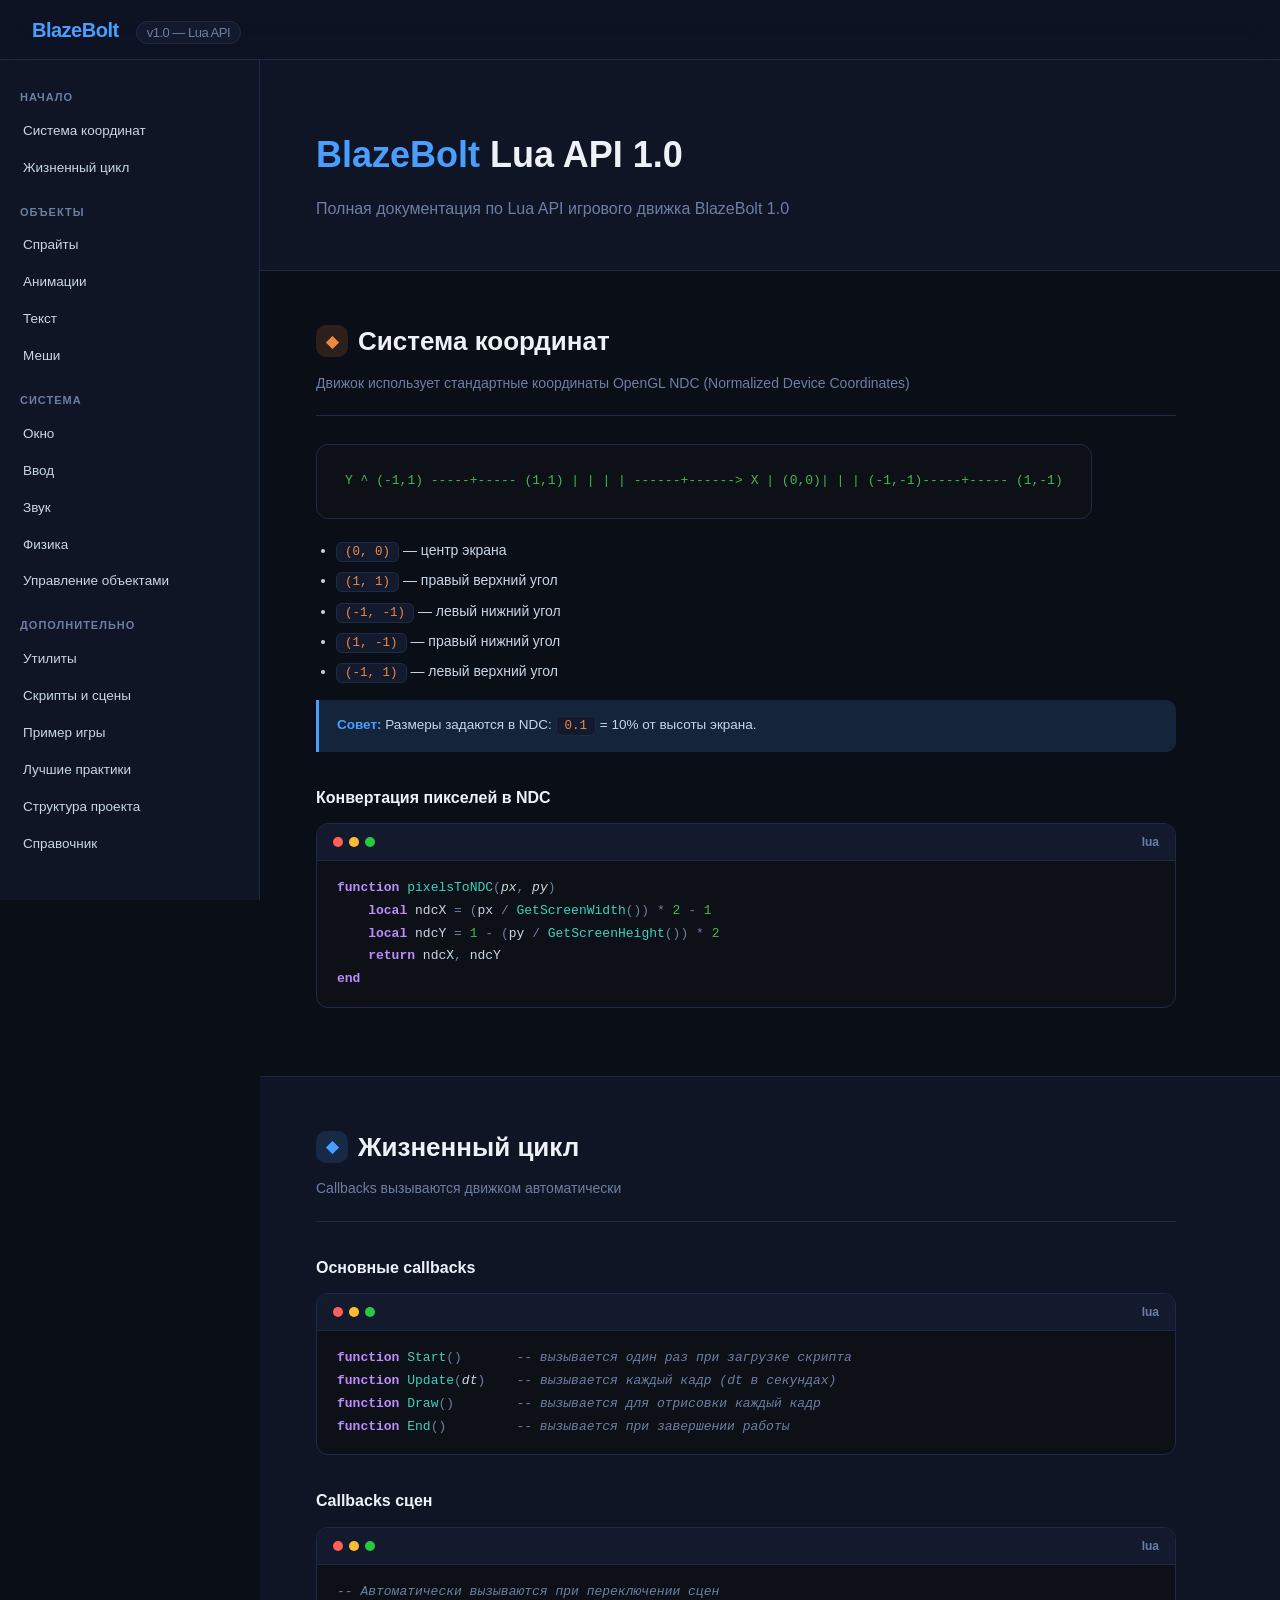
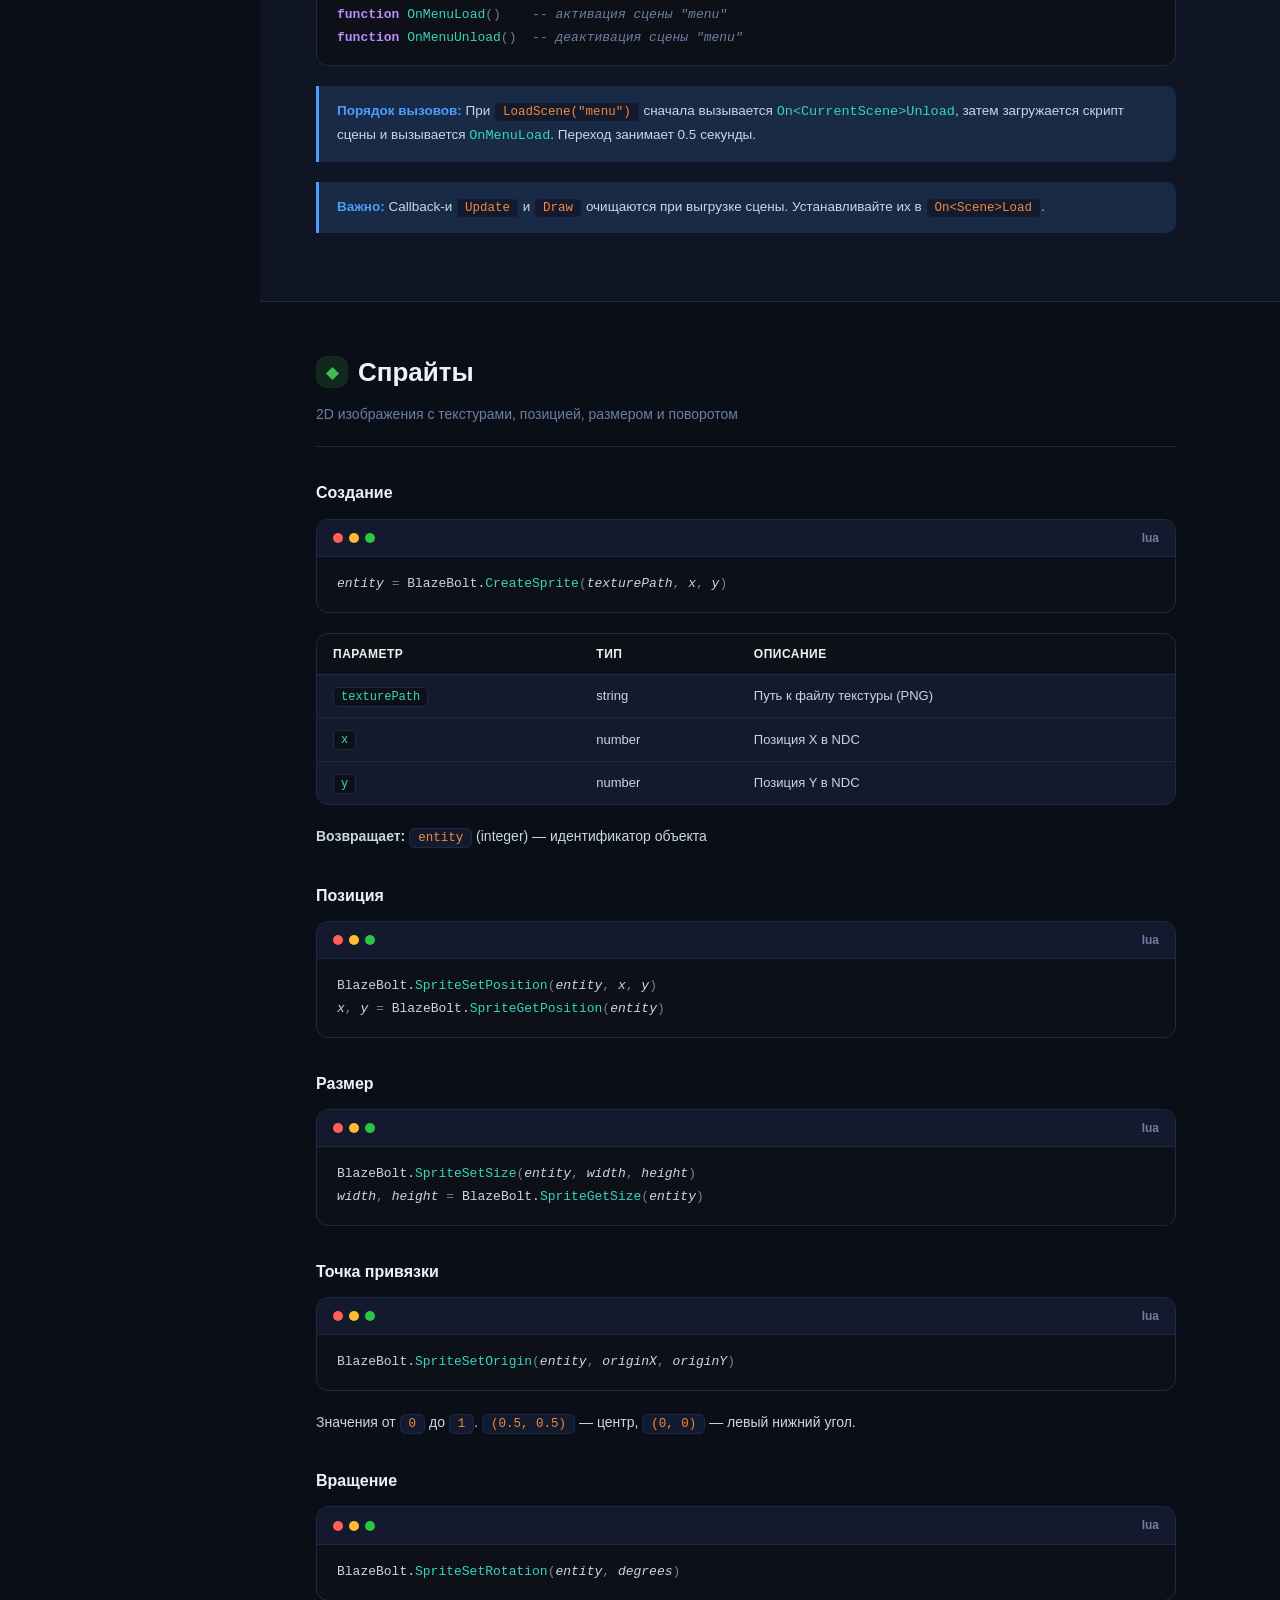
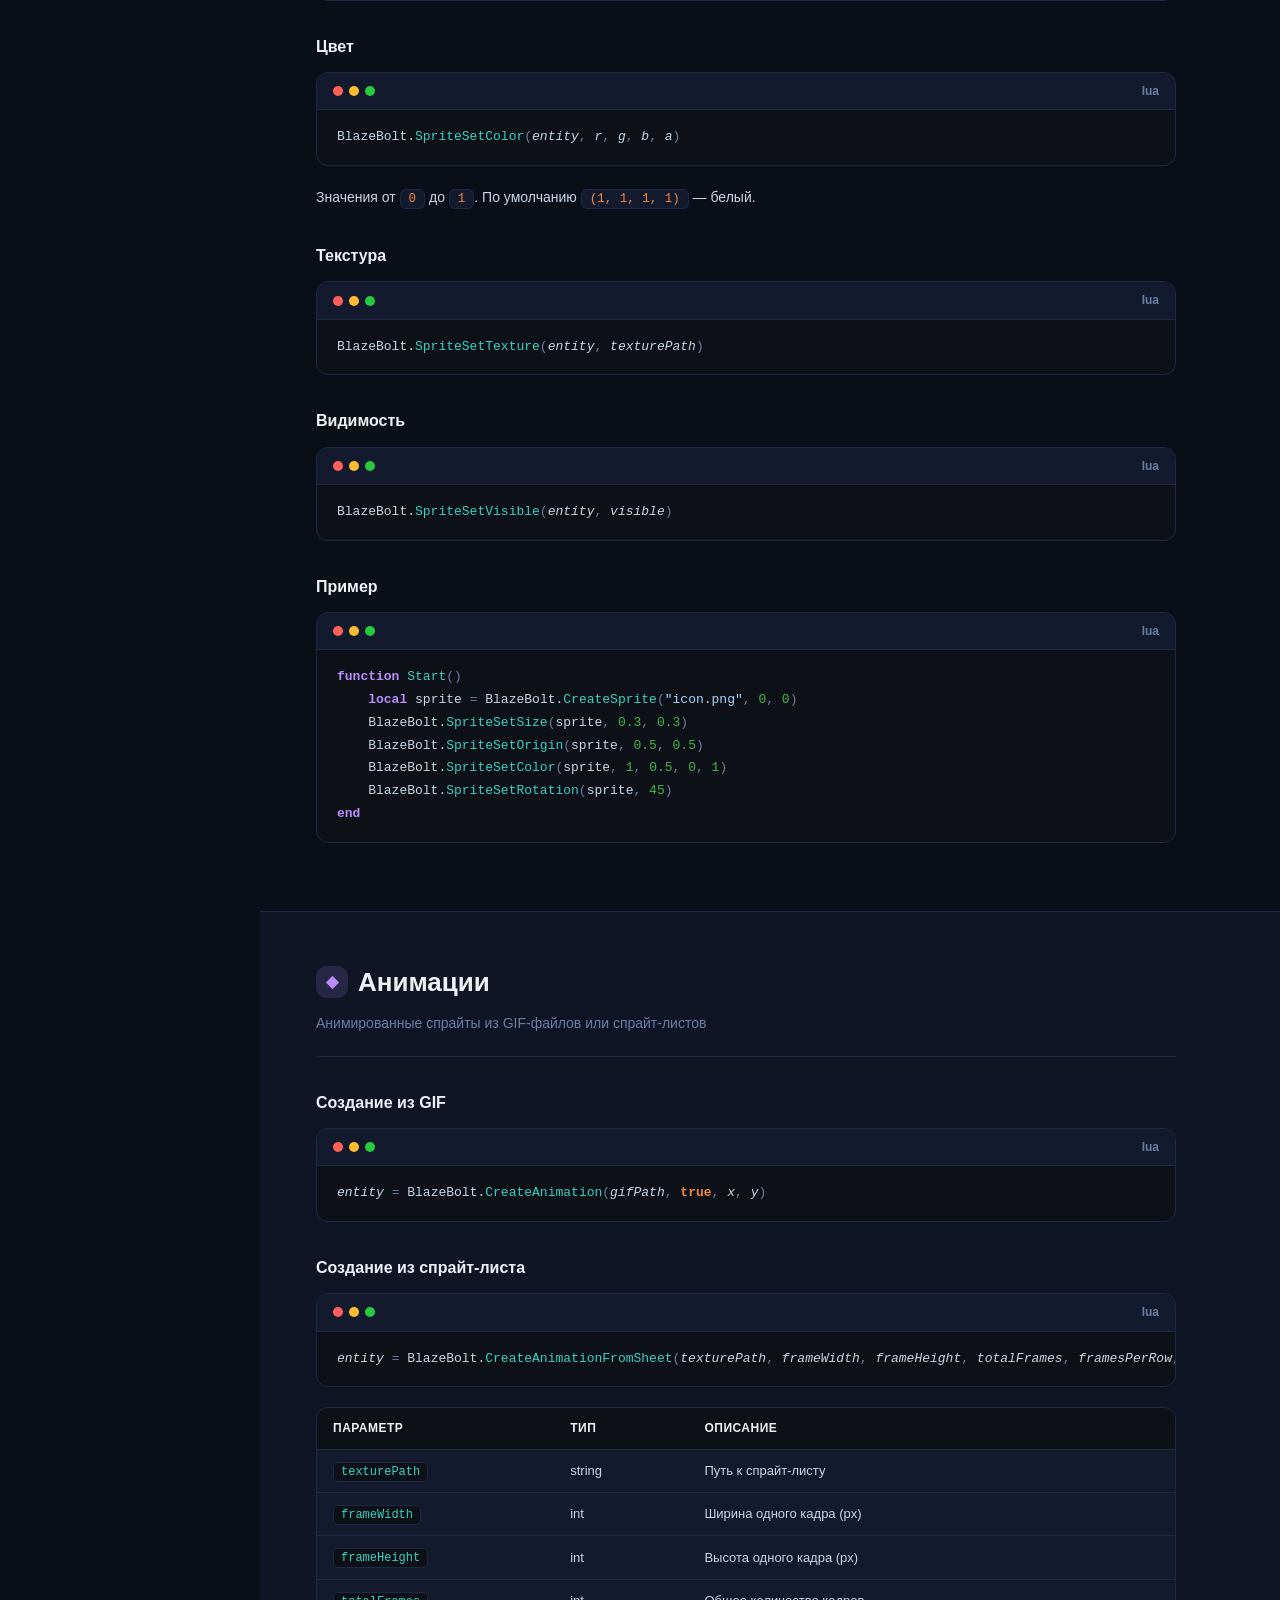
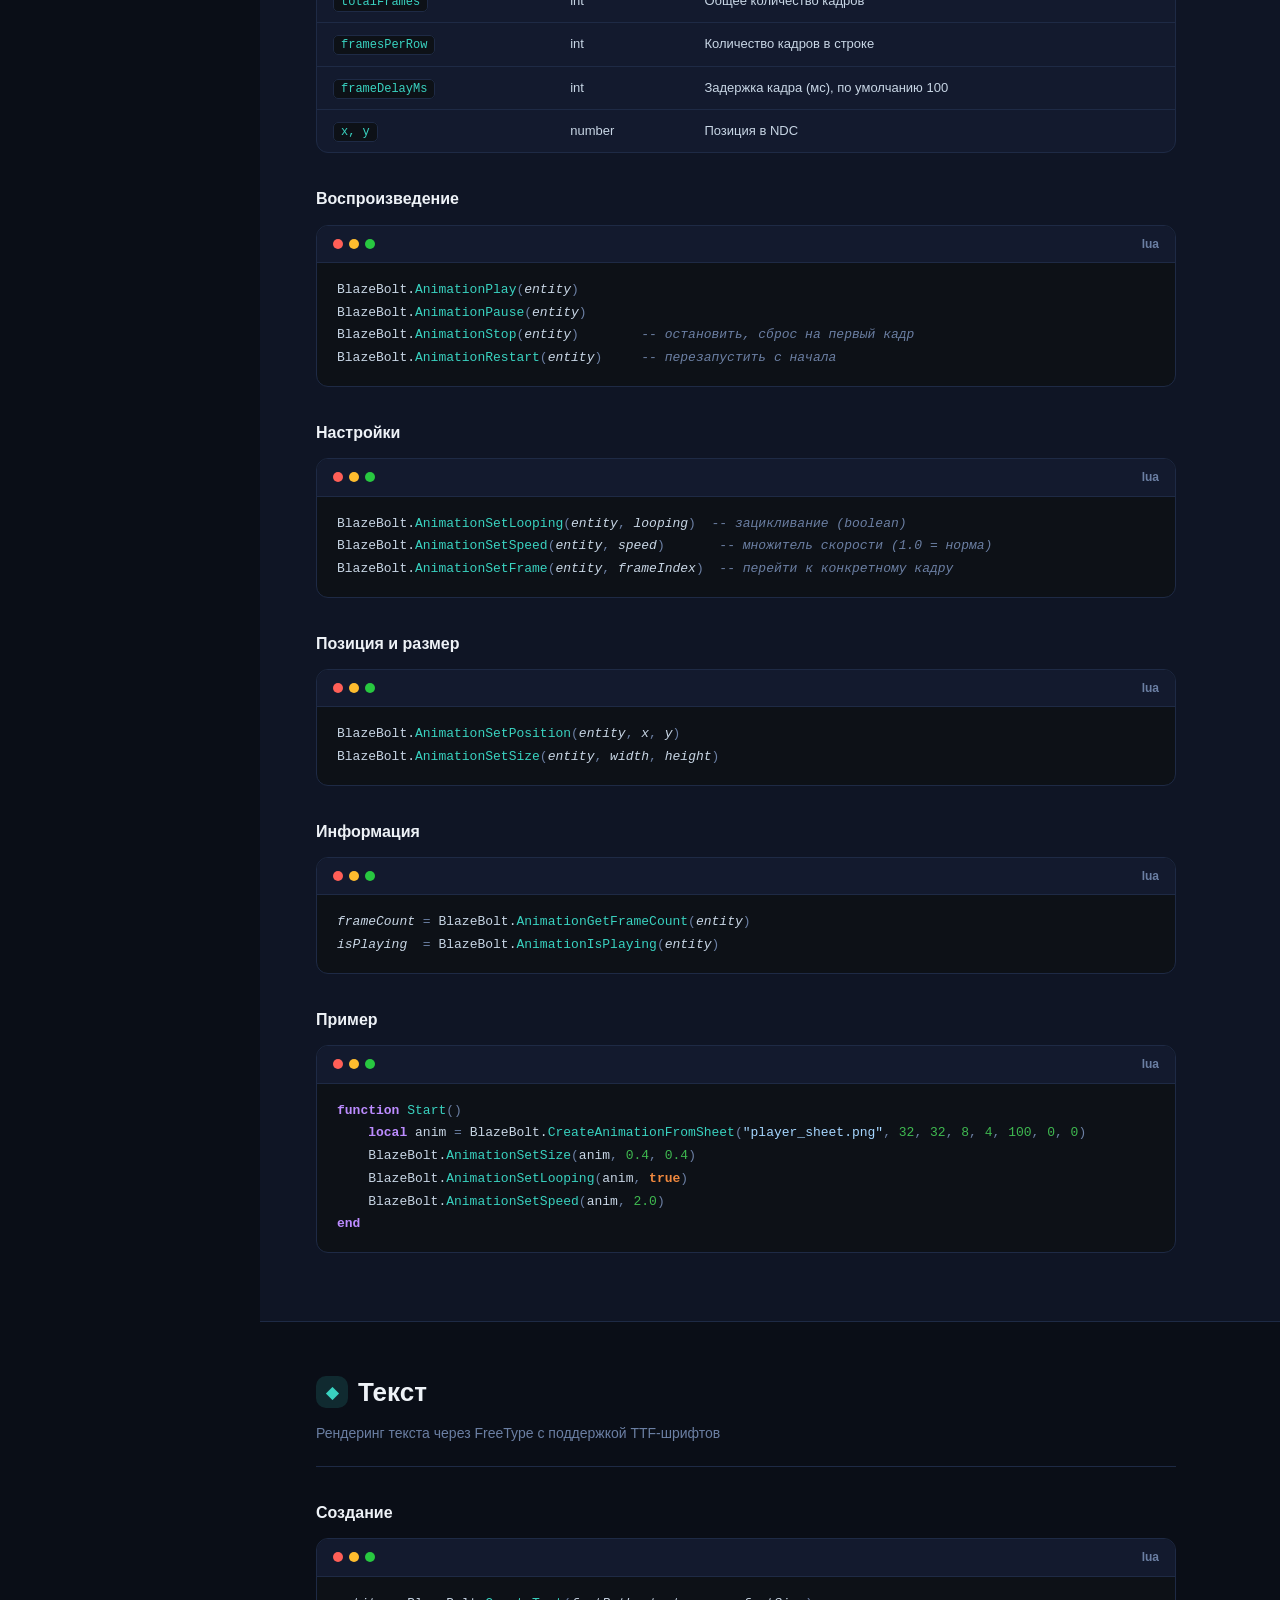
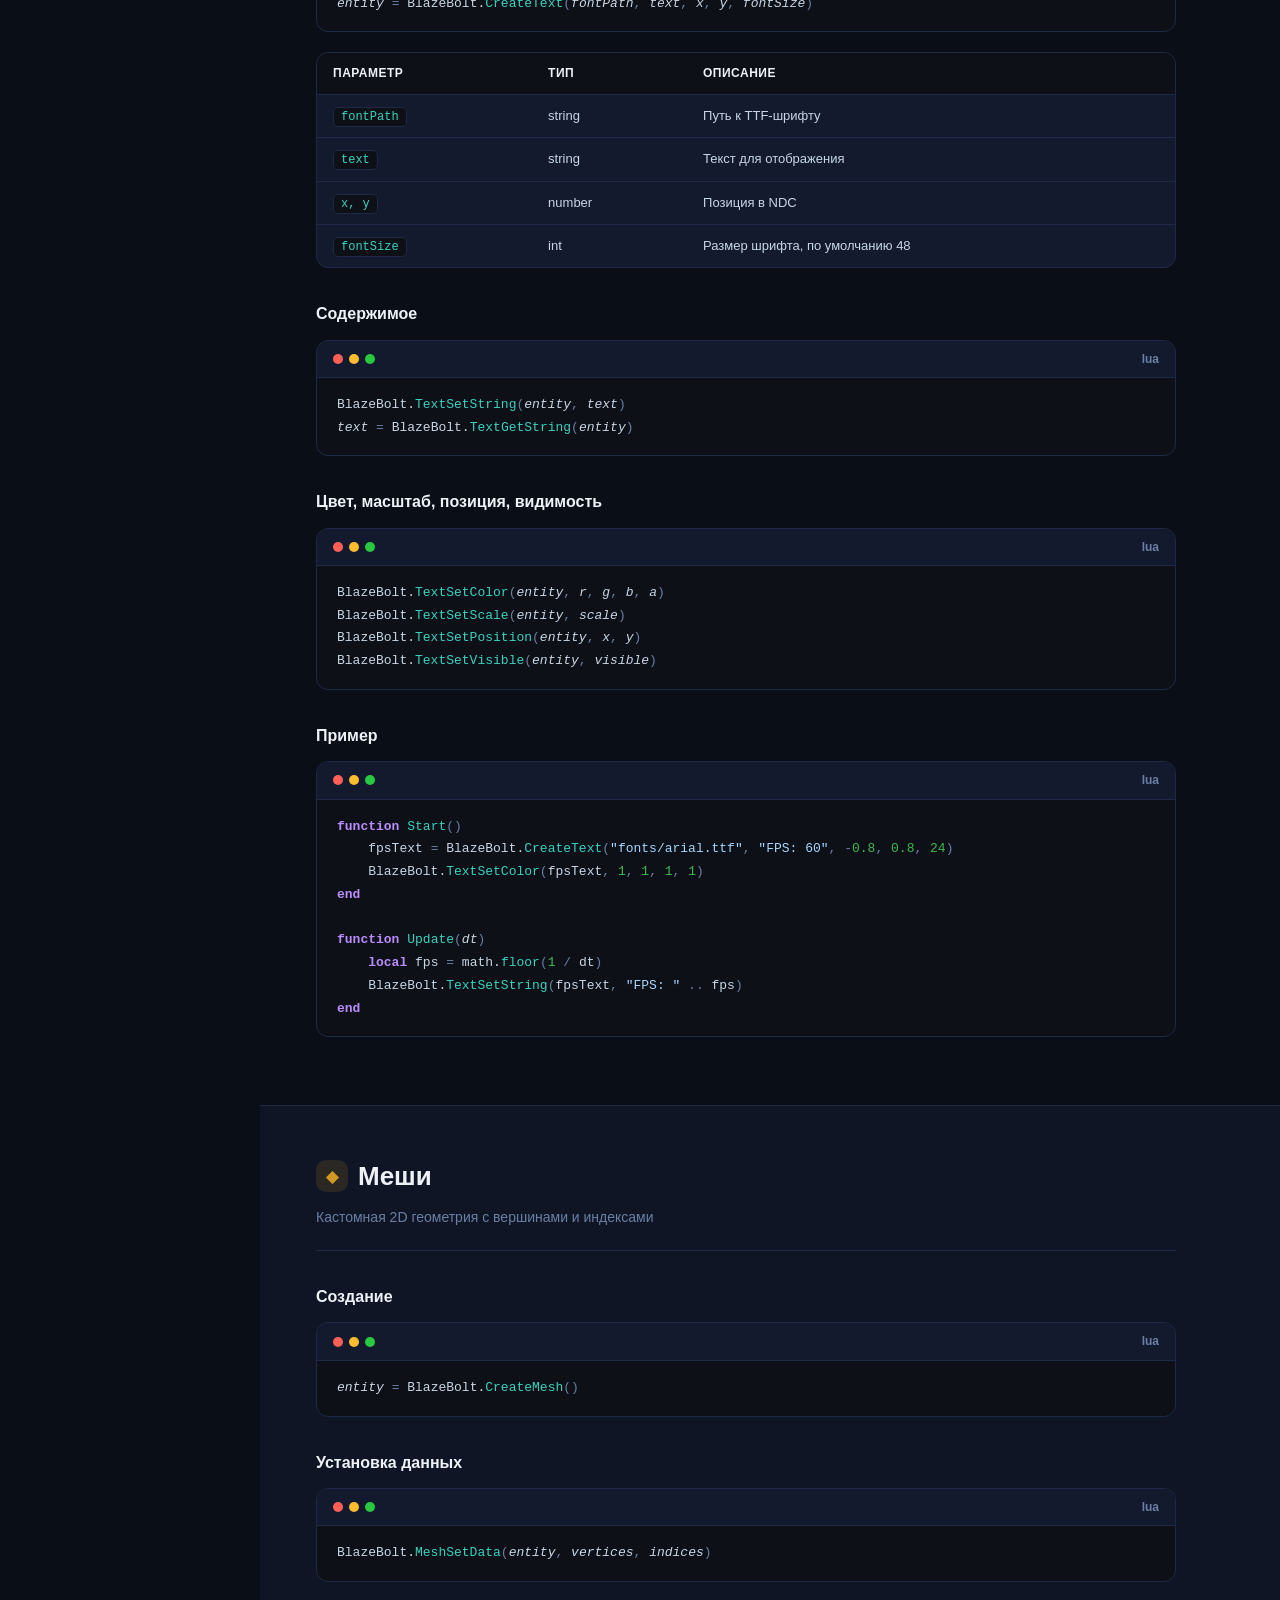
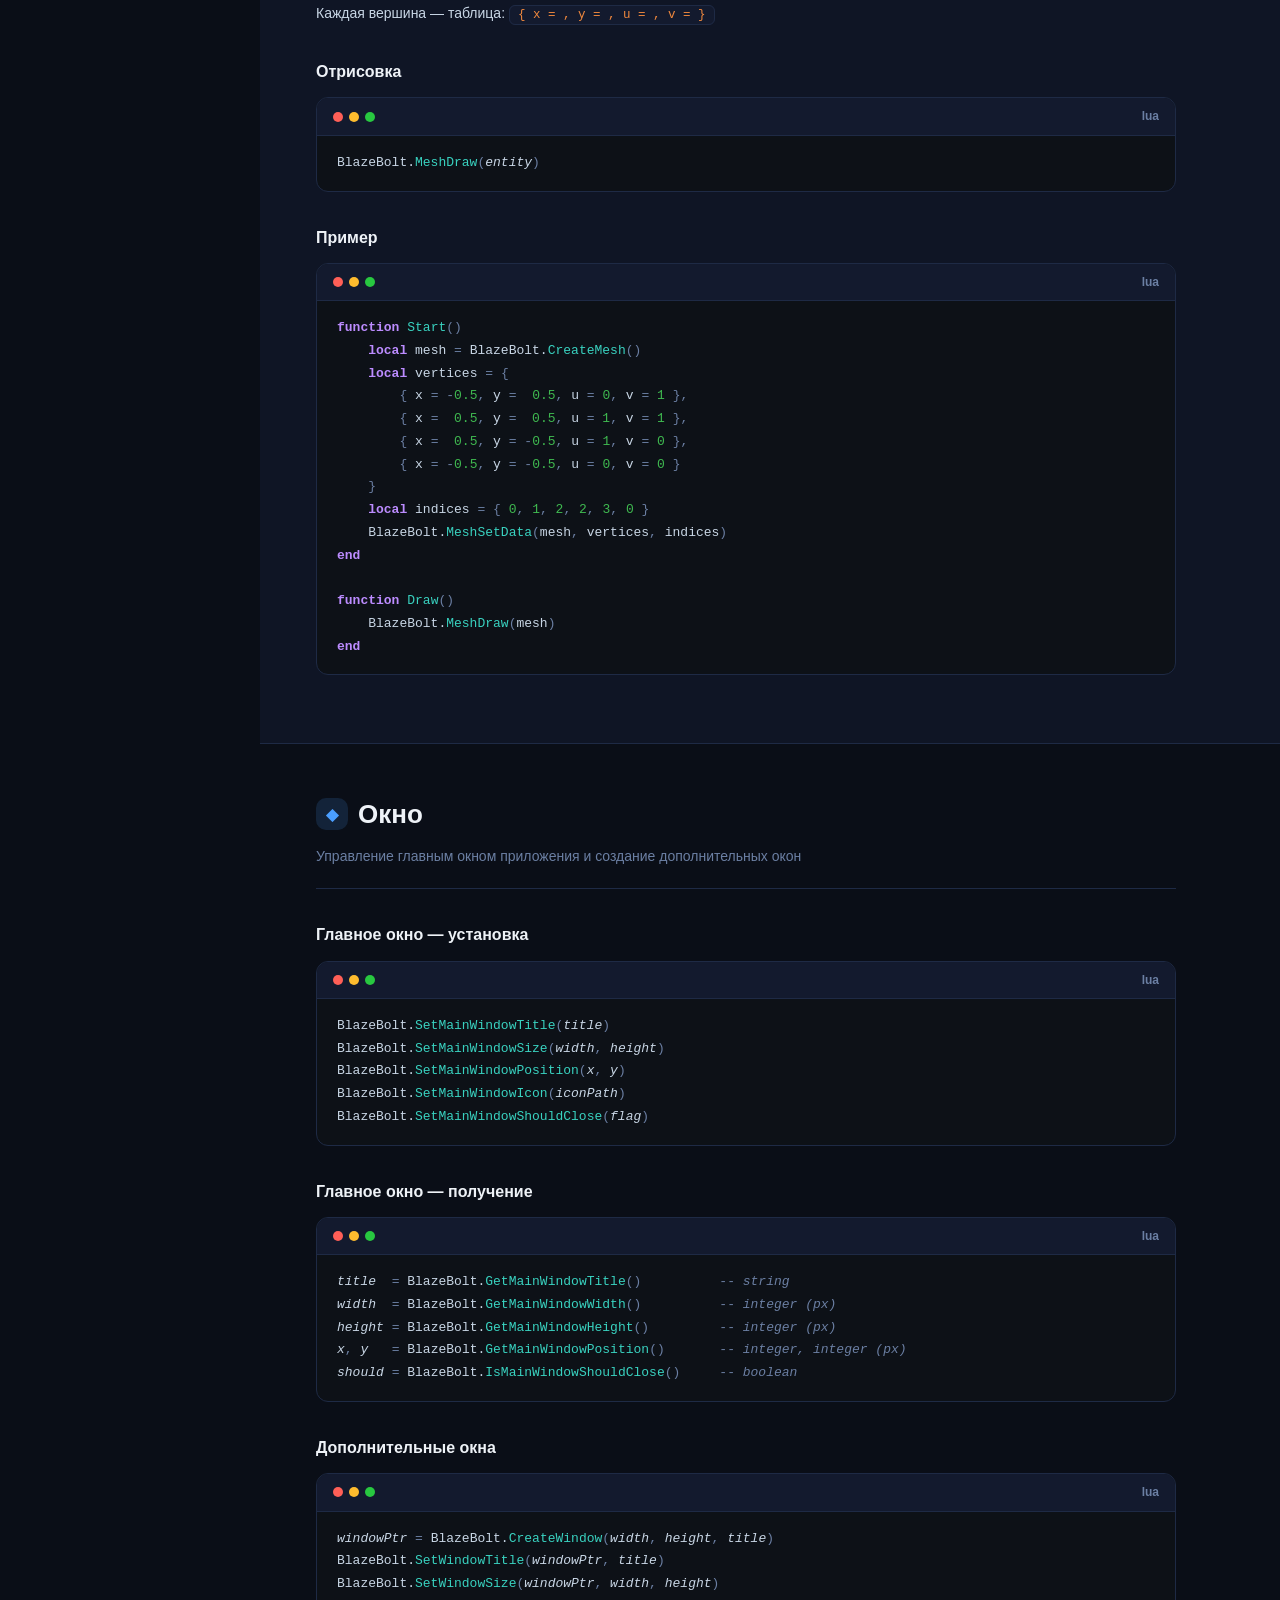
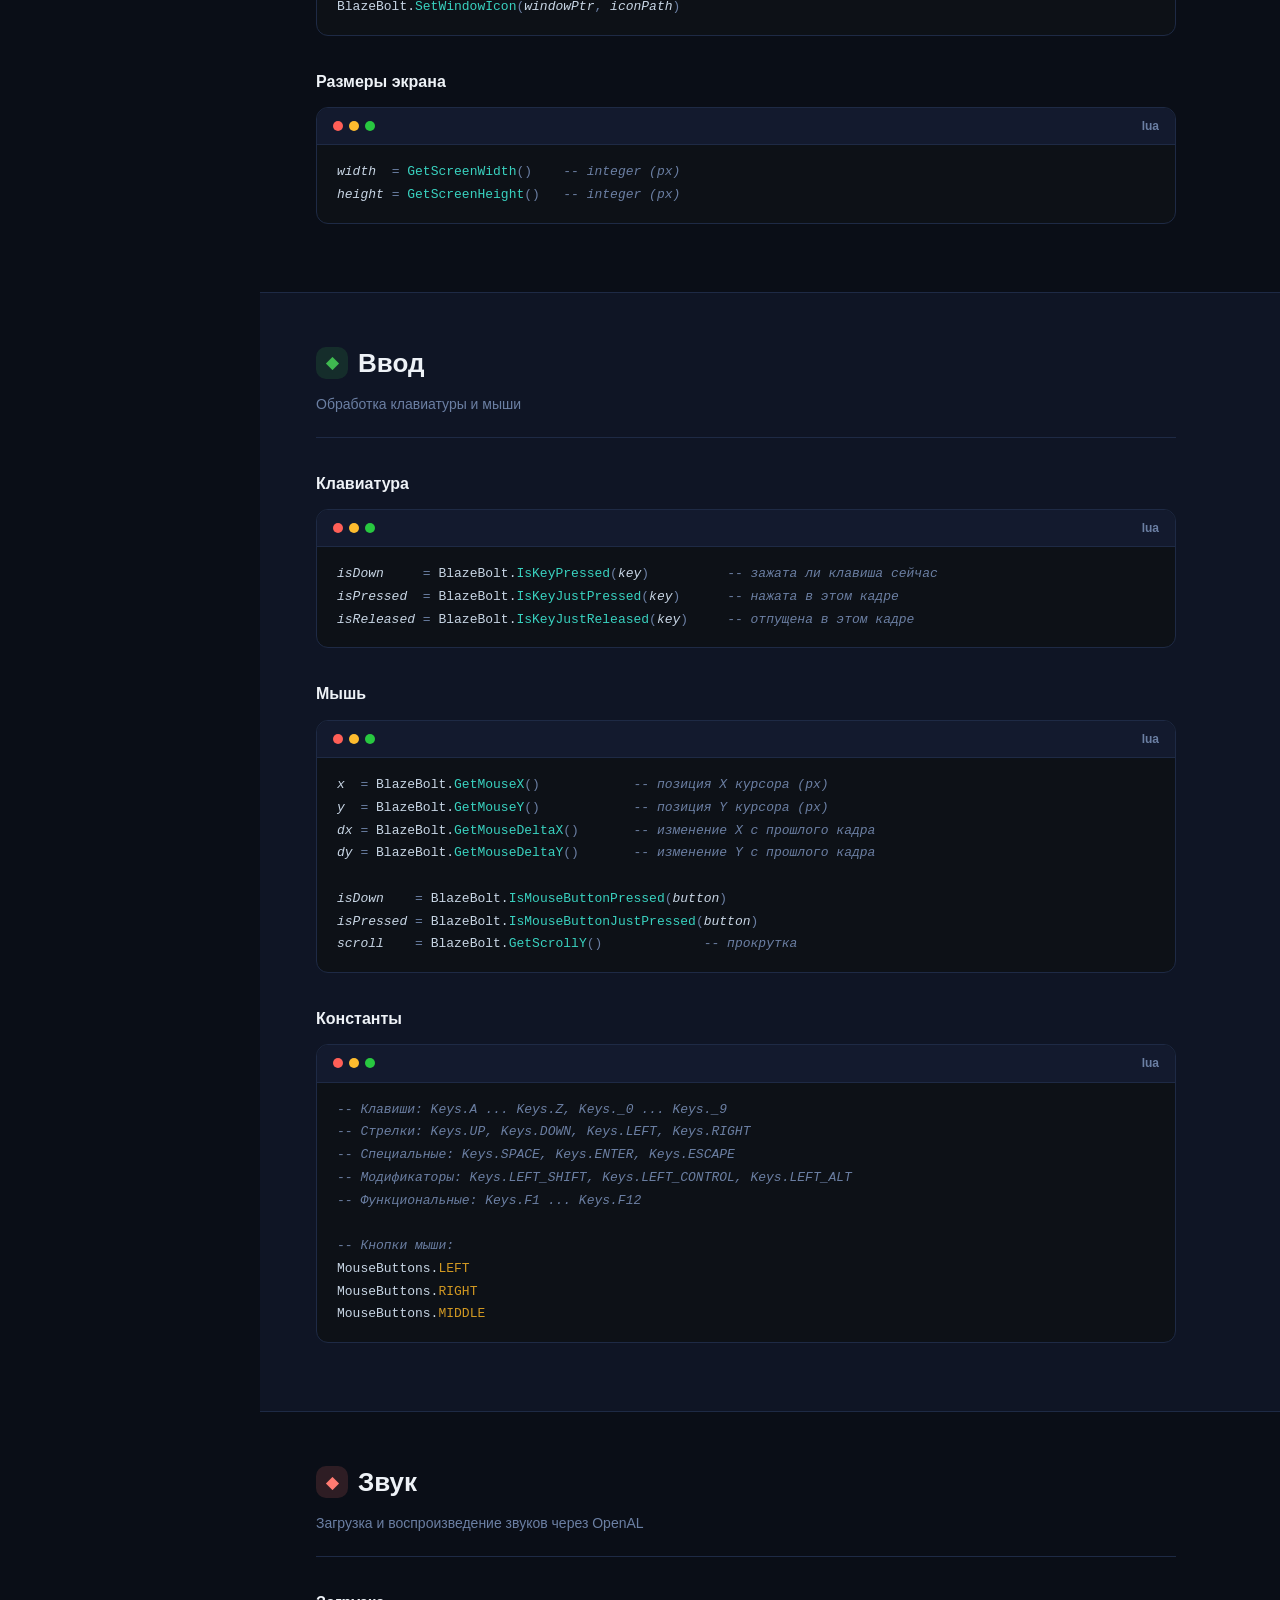
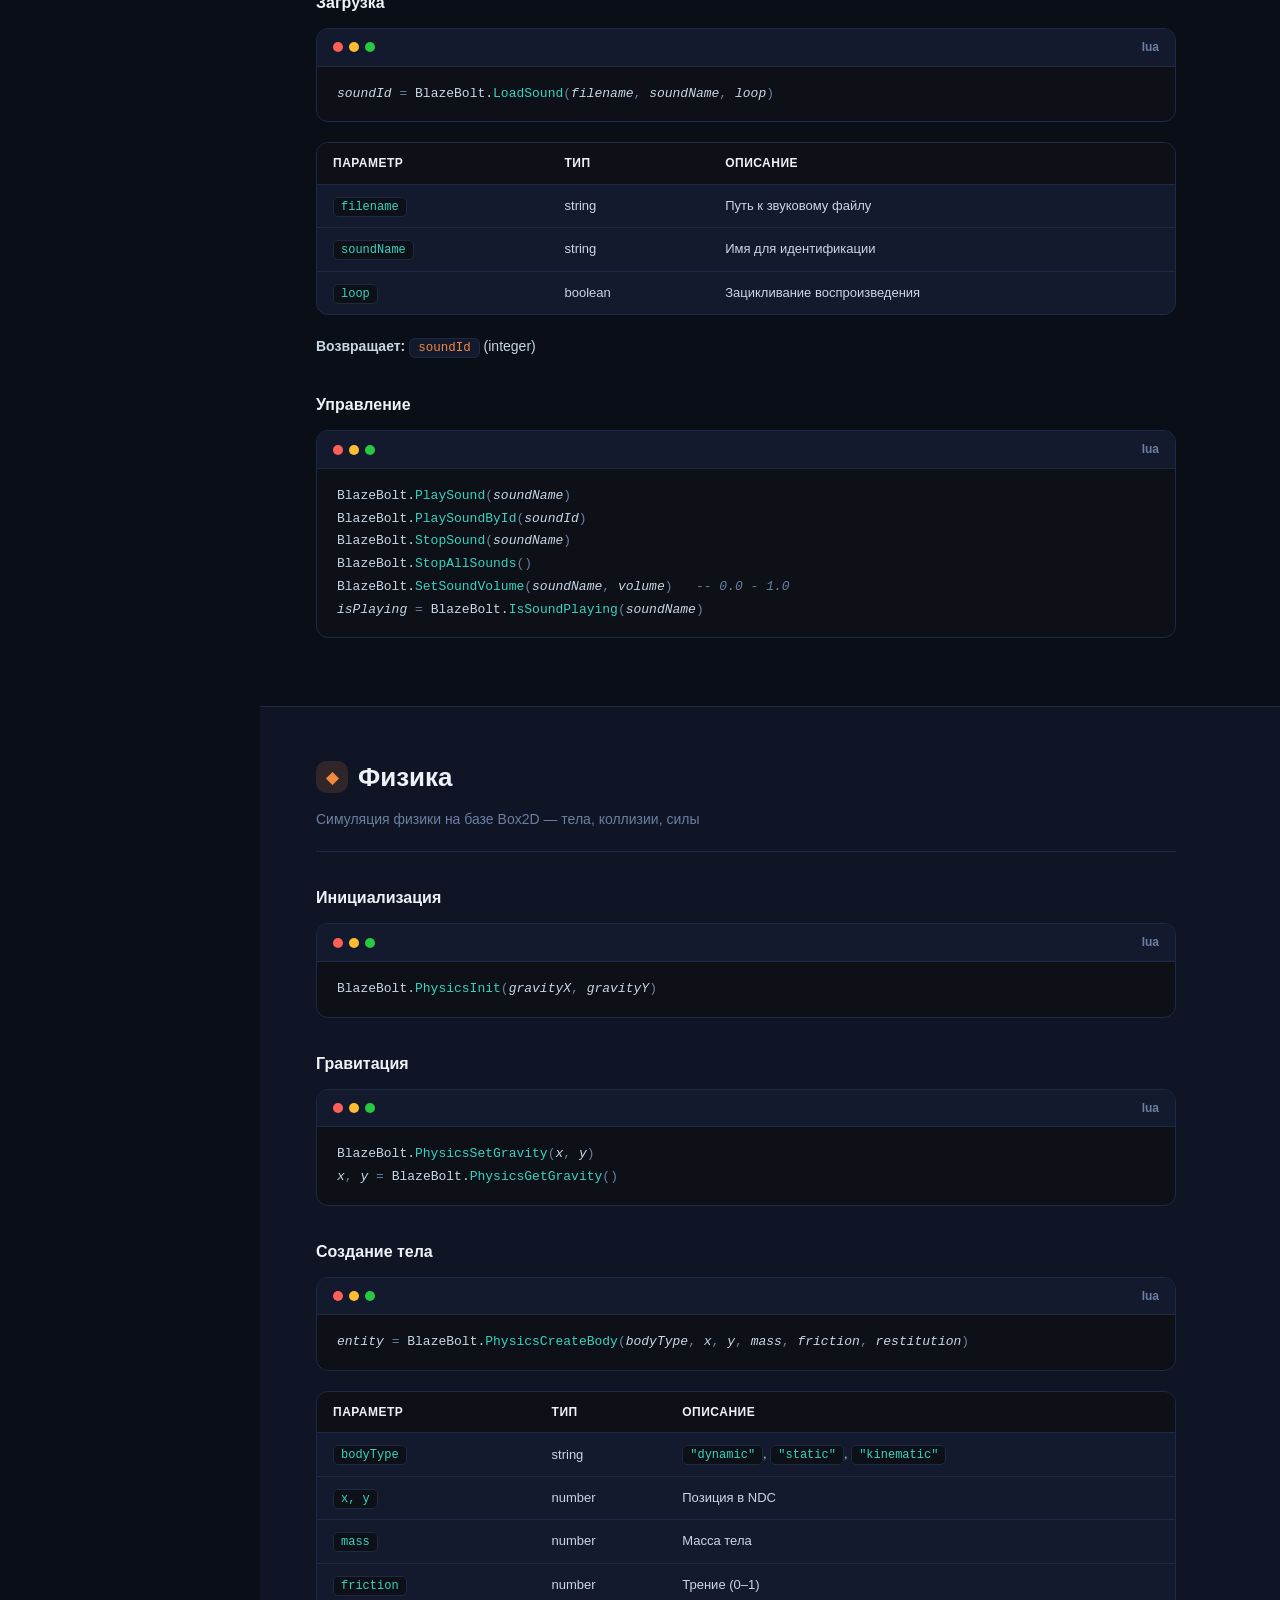
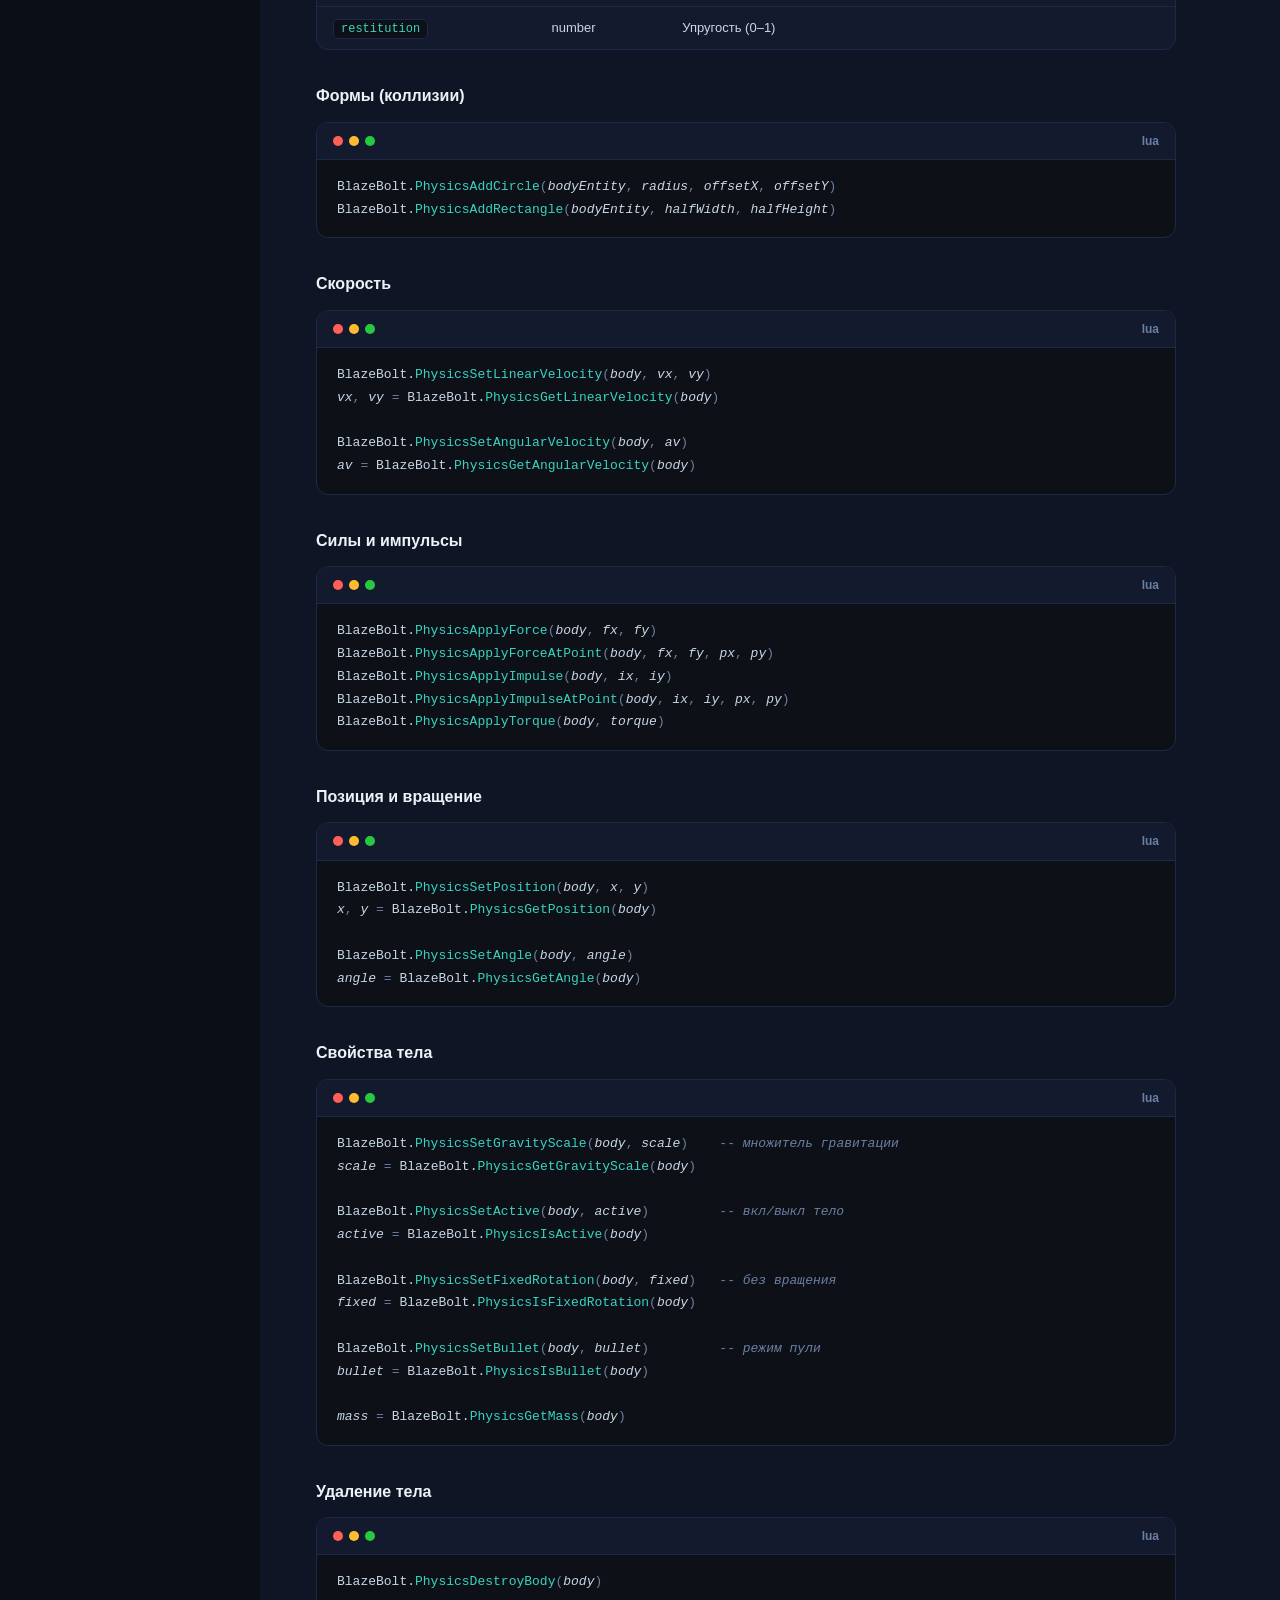
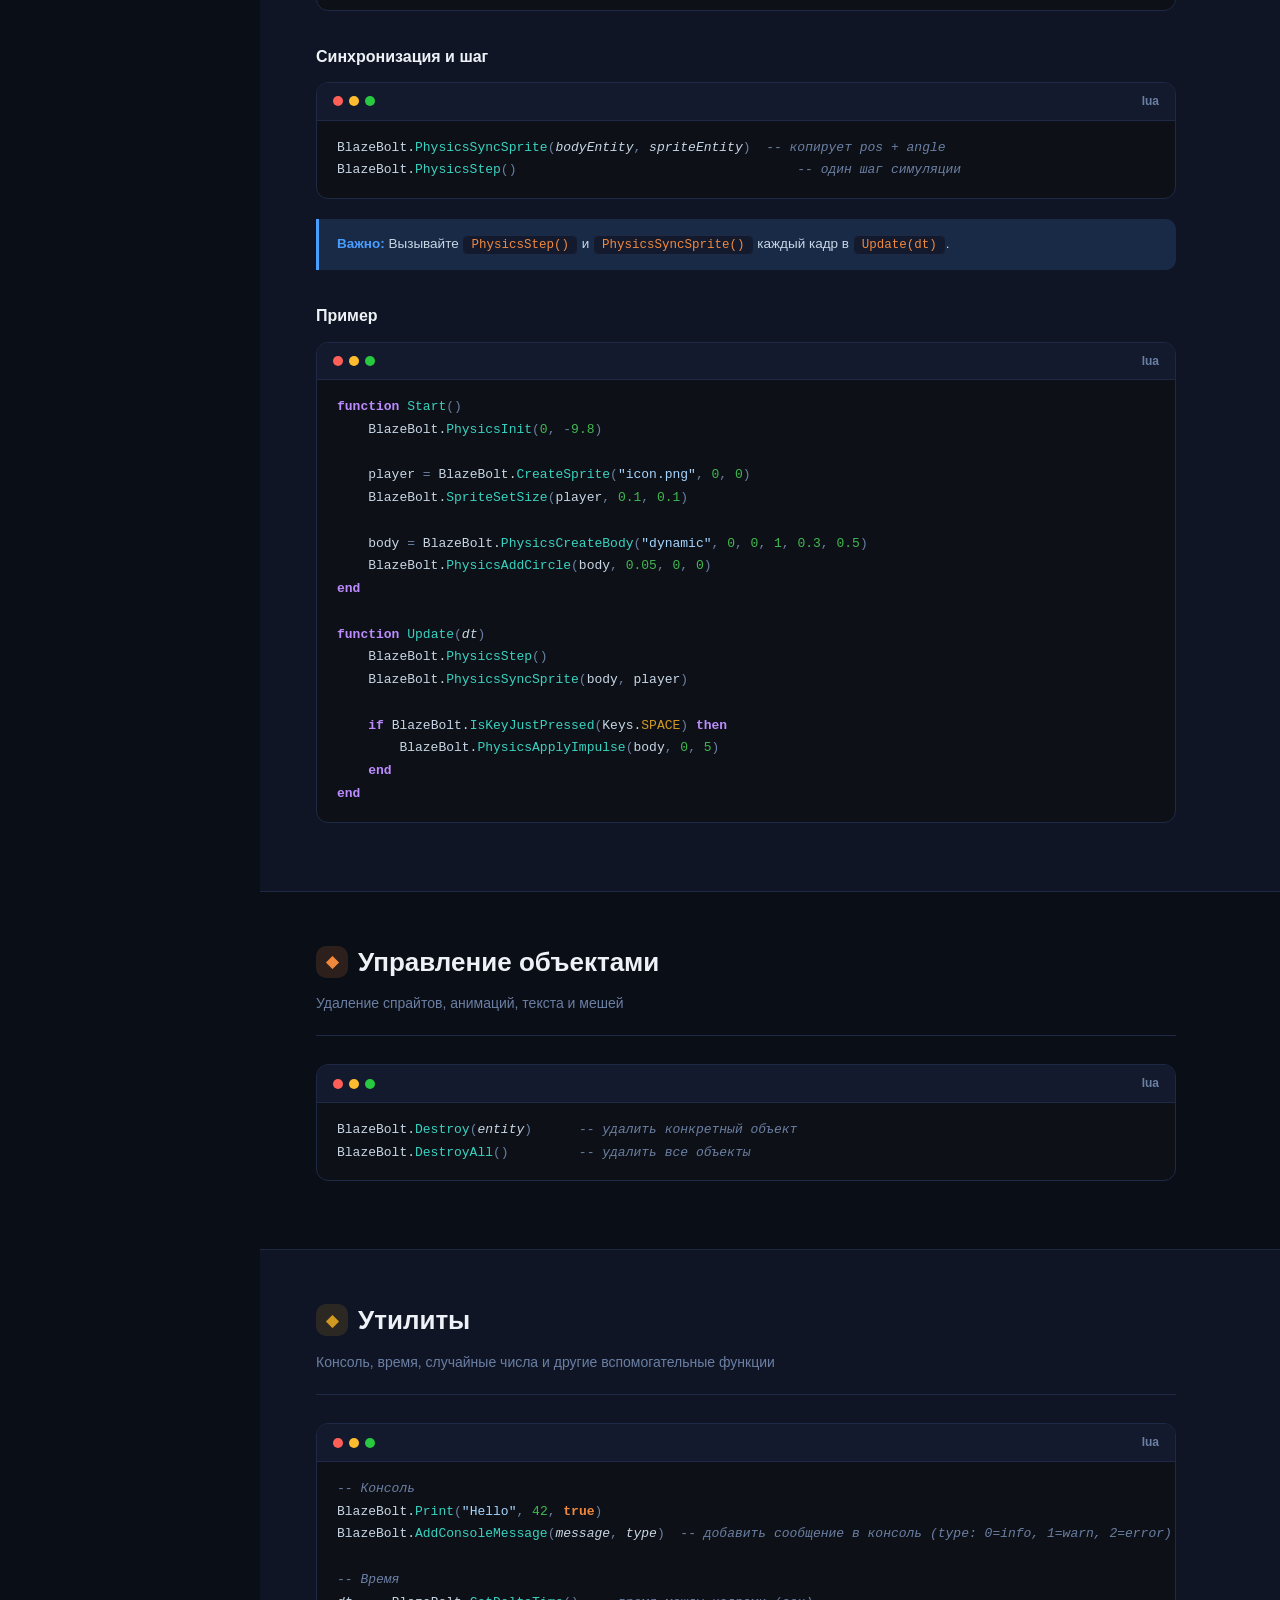
==== documentation.html @ 89042804 "first commit" ====
<!DOCTYPE html>
<html lang="ru">
<head>
    <meta charset="UTF-8">
    <meta name="viewport" content="width=device-width, initial-scale=1.0">
    <title>BlazeBolt Lua API 1.0</title>
    <style>
        * { margin: 0; padding: 0; box-sizing: border-box; }

        :root {
            --bg: #0a0e17;
            --bg-section: #0f1525;
            --bg-card: #131a2e;
            --bg-code: #0d1117;
            --border: #1e2a45;
            --border-light: #253254;
            --text: #c8d6e5;
            --text-bright: #eef2f7;
            --text-dim: #6b7fa3;
            --accent: #4a9eff;
            --accent-glow: rgba(74, 158, 255, 0.15);
            --orange: #f0883e;
            --green: #3fb950;
            --purple: #bc8cff;
            --red: #ff7b72;
            --yellow: #d29922;
            --cyan: #39d2c0;
        }

        body {
            font-family: -apple-system, BlinkMacSystemFont, 'Segoe UI', Helvetica, Arial, sans-serif;
            background: var(--bg);
            color: var(--text);
            line-height: 1.7;
        }

        /* ===== HEADER ===== */
        .header {
            position: fixed;
            top: 0; left: 0; right: 0;
            height: 60px;
            background: rgba(15, 21, 37, 0.85);
            backdrop-filter: blur(16px);
            border-bottom: 1px solid var(--border);
            display: flex;
            align-items: center;
            padding: 0 32px;
            z-index: 200;
        }

        .header .logo {
            font-size: 20px;
            font-weight: 800;
            color: var(--accent);
            letter-spacing: -0.5px;
        }

        .header .logo span {
            color: var(--text-dim);
            font-weight: 400;
            font-size: 13px;
            margin-left: 12px;
            background: var(--bg-card);
            padding: 3px 10px;
            border-radius: 20px;
            border: 1px solid var(--border);
        }

        /* ===== SIDEBAR ===== */
        .sidebar {
            position: fixed;
            top: 60px;
            left: 0;
            bottom: 0;
            width: 260px;
            background: var(--bg-section);
            border-right: 1px solid var(--border);
            overflow-y: auto;
            padding: 20px 0;
            z-index: 150;
        }

        .sidebar .nav-group {
            margin-bottom: 8px;
        }

        .sidebar .nav-group-title {
            font-size: 11px;
            font-weight: 700;
            text-transform: uppercase;
            letter-spacing: 1px;
            color: var(--text-dim);
            padding: 8px 20px 6px;
        }

        .sidebar a {
            display: block;
            padding: 7px 20px;
            color: var(--text);
            text-decoration: none;
            font-size: 13.5px;
            border-left: 3px solid transparent;
            transition: all 0.2s;
            border-radius: 0;
        }

        .sidebar a:hover {
            color: var(--accent);
            background: var(--accent-glow);
            border-left-color: var(--accent);
        }

        .sidebar a.active {
            color: var(--accent);
            background: var(--accent-glow);
            border-left-color: var(--accent);
            font-weight: 600;
        }

        /* ===== MAIN CONTENT ===== */
        .main {
            margin-left: 260px;
            margin-top: 60px;
            padding: 0;
        }

        /* Section wrapper */
        .section {
            border-bottom: 1px solid var(--border);
            padding: 48px 56px;
            background: var(--bg-section);
        }

        .section:nth-child(even) {
            background: var(--bg);
        }

        .section:last-child {
            border-bottom: none;
        }

        .section-inner {
            max-width: 860px;
        }

        /* Section headings */
        .section h2 {
            font-size: 26px;
            font-weight: 700;
            color: var(--text-bright);
            margin-bottom: 8px;
            display: flex;
            align-items: center;
            gap: 10px;
        }

        .section h2 .icon {
            width: 32px;
            height: 32px;
            border-radius: 10px;
            display: flex;
            align-items: center;
            justify-content: center;
            font-size: 16px;
            flex-shrink: 0;
        }

        .icon-orange { background: rgba(240, 136, 62, 0.15); color: var(--orange); }
        .icon-blue   { background: rgba(74, 158, 255, 0.15); color: var(--accent); }
        .icon-green  { background: rgba(63, 185, 80, 0.15); color: var(--green); }
        .icon-purple { background: rgba(188, 140, 255, 0.15); color: var(--purple); }
        .icon-cyan   { background: rgba(57, 210, 192, 0.15); color: var(--cyan); }
        .icon-yellow { background: rgba(210, 153, 34, 0.15); color: var(--yellow); }
        .icon-red    { background: rgba(255, 123, 114, 0.15); color: var(--red); }

        .section .desc {
            color: var(--text-dim);
            font-size: 14px;
            margin-bottom: 28px;
            padding-bottom: 20px;
            border-bottom: 1px solid var(--border);
        }

        .section h3 {
            font-size: 16px;
            font-weight: 600;
            color: var(--text-bright);
            margin-top: 32px;
            margin-bottom: 12px;
        }

        .section p {
            color: var(--text);
            font-size: 14px;
            margin-bottom: 14px;
        }

        .section ul {
            padding-left: 20px;
            margin-bottom: 16px;
        }

        .section ul li {
            color: var(--text);
            font-size: 14px;
            margin-bottom: 6px;
        }

        /* ===== CODE BLOCKS ===== */
        .code-block {
            background: var(--bg-code);
            border: 1px solid var(--border);
            border-radius: 12px;
            margin-bottom: 20px;
            overflow: hidden;
        }

        .code-block-header {
            display: flex;
            align-items: center;
            justify-content: space-between;
            padding: 8px 16px;
            background: var(--bg-card);
            border-bottom: 1px solid var(--border);
            font-size: 12px;
            color: var(--text-dim);
            font-weight: 600;
        }

        .code-block-header .dots {
            display: flex;
            gap: 6px;
        }

        .code-block-header .dot {
            width: 10px;
            height: 10px;
            border-radius: 50%;
        }

        .dot-red { background: #ff5f57; }
        .dot-yellow { background: #febc2e; }
        .dot-green { background: #28c840; }

        .code-block pre {
            padding: 16px 20px;
            overflow-x: auto;
            font-size: 13px;
            line-height: 1.75;
            margin: 0;
        }

        .code-block code {
            font-family: 'Cascadia Code', 'Fira Code', 'JetBrains Mono', Consolas, monospace;
            background: none;
            padding: 0;
            border-radius: 0;
        }

        /* Inline code */
        code.inline {
            font-family: 'Cascadia Code', 'Fira Code', 'JetBrains Mono', Consolas, monospace;
            background: var(--bg-card);
            padding: 2px 8px;
            border-radius: 6px;
            font-size: 12.5px;
            color: var(--orange);
            border: 1px solid var(--border);
        }

        /* ===== TABLES ===== */
        .table-wrap {
            background: var(--bg-card);
            border: 1px solid var(--border);
            border-radius: 12px;
            overflow: hidden;
            margin-bottom: 20px;
        }

        .table-wrap table {
            width: 100%;
            border-collapse: collapse;
            font-size: 13px;
        }

        .table-wrap th {
            background: var(--bg-code);
            padding: 10px 16px;
            text-align: left;
            font-weight: 600;
            color: var(--text-bright);
            font-size: 12px;
            text-transform: uppercase;
            letter-spacing: 0.5px;
            border-bottom: 1px solid var(--border);
        }

        .table-wrap td {
            padding: 10px 16px;
            border-bottom: 1px solid var(--border);
            color: var(--text);
        }

        .table-wrap tr:last-child td {
            border-bottom: none;
        }

        .table-wrap tr:hover td {
            background: rgba(74, 158, 255, 0.04);
        }

        .table-wrap td code {
            font-family: 'Cascadia Code', 'Fira Code', 'JetBrains Mono', Consolas, monospace;
            background: var(--bg-code);
            padding: 2px 7px;
            border-radius: 5px;
            font-size: 12px;
            color: var(--cyan);
            border: 1px solid var(--border);
        }

        /* ===== COORD DIAGRAM ===== */
        .coord-box {
            background: var(--bg-code);
            border: 1px solid var(--border);
            border-radius: 12px;
            padding: 24px 28px;
            margin-bottom: 20px;
            font-family: 'Cascadia Code', 'Fira Code', monospace;
            font-size: 13px;
            line-height: 1.9;
            color: var(--green);
            display: inline-block;
        }

        /* ===== NOTE ===== */
        .note {
            background: var(--accent-glow);
            border-left: 3px solid var(--accent);
            padding: 14px 18px;
            border-radius: 0 10px 10px 0;
            margin-bottom: 20px;
            font-size: 13.5px;
            color: var(--text);
        }

        .note strong {
            color: var(--accent);
        }

        /* ===== HERO SECTION ===== */
        .hero {
            padding: 64px 56px 48px;
            background: var(--bg-section);
            border-bottom: 1px solid var(--border);
        }

        .hero-inner {
            max-width: 860px;
        }

        .hero h1 {
            font-size: 36px;
            font-weight: 800;
            color: var(--text-bright);
            margin-bottom: 10px;
        }

        .hero h1 .hl {
            color: var(--accent);
        }

        .hero p {
            color: var(--text-dim);
            font-size: 16px;
        }

        /* ===== REFERENCE GRID ===== */
        .ref-grid {
            display: grid;
            grid-template-columns: 1fr 1fr;
            gap: 16px;
            margin-bottom: 24px;
        }

        .ref-card {
            background: var(--bg-card);
            border: 1px solid var(--border);
            border-radius: 12px;
            padding: 20px;
            overflow: hidden;
        }

        .ref-card h4 {
            font-size: 14px;
            font-weight: 700;
            color: var(--text-bright);
            margin-bottom: 14px;
            padding-bottom: 10px;
            border-bottom: 1px solid var(--border);
        }

        .ref-card table {
            width: 100%;
            border-collapse: collapse;
            font-size: 12.5px;
        }

        .ref-card td {
            padding: 6px 8px;
            border-bottom: 1px solid var(--border);
            color: var(--text);
        }

        .ref-card tr:last-child td {
            border-bottom: none;
        }

        .ref-card td code {
            font-family: 'Cascadia Code', 'Fira Code', 'JetBrains Mono', Consolas, monospace;
            background: var(--bg-code);
            padding: 1px 6px;
            border-radius: 4px;
            font-size: 11.5px;
            color: var(--cyan);
            border: 1px solid var(--border);
        }

        .ref-card .fn-name {
            color: var(--orange);
            font-weight: 600;
        }

        /* ===== SCROLLBAR ===== */
        ::-webkit-scrollbar { width: 6px; height: 6px; }
        ::-webkit-scrollbar-track { background: transparent; }
        ::-webkit-scrollbar-thumb { background: var(--border); border-radius: 3px; }
        ::-webkit-scrollbar-thumb:hover { background: var(--border-light); }

        /* ===== RESPONSIVE ===== */
        @media (max-width: 1100px) {
            .ref-grid { grid-template-columns: 1fr; }
        }

        @media (max-width: 900px) {
            .sidebar { display: none; }
            .main { margin-left: 0; }
            .section { padding: 32px 24px; }
            .hero { padding: 40px 24px 32px; }
        }

        /* ===== LUA SYNTAX HIGHLIGHTING ===== */
        .lua-keyword   { color: var(--purple); font-weight: 600; }
        .lua-fn        { color: var(--cyan); }
        .lua-str       { color: #a5d6ff; }
        .lua-num       { color: var(--green); }
        .lua-comment   { color: var(--text-dim); font-style: italic; }
        .lua-bool      { color: var(--orange); font-weight: 600; }
        .lua-nil       { color: var(--red); font-weight: 600; }
        .lua-op        { color: var(--text-dim); }
        .lua-punct     { color: var(--text-dim); }
        .lua-builtin   { color: var(--yellow); }
        .lua-param     { color: var(--text); font-style: italic; }
        .lua-table     { color: var(--text-bright); }
    </style>
</head>
<body>

<div class="header">
    <div class="logo">
        BlazeBolt
        <span>v1.0 — Lua API</span>
    </div>
</div>

<div class="sidebar">
    <div class="nav-group">
        <div class="nav-group-title">Начало</div>
        <a href="#coordinates">Система координат</a>
        <a href="#lifecycle">Жизненный цикл</a>
    </div>
    <div class="nav-group">
        <div class="nav-group-title">Объекты</div>
        <a href="#sprites">Спрайты</a>
        <a href="#animations">Анимации</a>
        <a href="#text">Текст</a>
        <a href="#meshes">Меши</a>
    </div>
    <div class="nav-group">
        <div class="nav-group-title">Система</div>
        <a href="#window">Окно</a>
        <a href="#input">Ввод</a>
        <a href="#audio">Звук</a>
        <a href="#physics">Физика</a>
        <a href="#objects">Управление объектами</a>
    </div>
    <div class="nav-group">
        <div class="nav-group-title">Дополнительно</div>
        <a href="#utilities">Утилиты</a>
        <a href="#scripts">Скрипты и сцены</a>
        <a href="#example">Пример игры</a>
        <a href="#best-practices">Лучшие практики</a>
        <a href="#project-structure">Структура проекта</a>
        <a href="#reference">Справочник</a>
    </div>
</div>

<div class="main">

    <!-- HERO -->
    <div class="hero">
        <div class="hero-inner">
            <h1><span class="hl">BlazeBolt</span> Lua API 1.0</h1>
            <p>Полная документация по Lua API игрового движка BlazeBolt 1.0</p>
        </div>
    </div>

    <!-- COORDINATES -->
    <div class="section" id="coordinates">
        <div class="section-inner">
            <h2><span class="icon icon-orange">&#x25C6;</span>Система координат</h2>
            <p class="desc">Движок использует стандартные координаты OpenGL NDC (Normalized Device Coordinates)</p>

            <div class="coord-box">
      Y
      ^
 (-1,1) -----+----- (1,1)
      |      |
      |      |
------+------&gt; X
      | (0,0)|
      |      |
 (-1,-1)-----+----- (1,-1)</div>

            <ul>
                <li><code class="inline">(0, 0)</code> — центр экрана</li>
                <li><code class="inline">(1, 1)</code> — правый верхний угол</li>
                <li><code class="inline">(-1, -1)</code> — левый нижний угол</li>
                <li><code class="inline">(1, -1)</code> — правый нижний угол</li>
                <li><code class="inline">(-1, 1)</code> — левый верхний угол</li>
            </ul>

            <div class="note"><strong>Совет:</strong> Размеры задаются в NDC: <code class="inline">0.1</code> = 10% от высоты экрана.</div>

            <h3>Конвертация пикселей в NDC</h3>
            <div class="code-block">
                <div class="code-block-header">
                    <div class="dots"><span class="dot dot-red"></span><span class="dot dot-yellow"></span><span class="dot dot-green"></span></div>
                    <span>lua</span>
                </div>
                <pre><code><span class="lua-keyword">function</span> <span class="lua-fn">pixelsToNDC</span><span class="lua-punct">(</span><span class="lua-param">px</span><span class="lua-punct">,</span> <span class="lua-param">py</span><span class="lua-punct">)</span>
    <span class="lua-keyword">local</span> ndcX <span class="lua-op">=</span> <span class="lua-punct">(</span>px <span class="lua-op">/</span> <span class="lua-fn">GetScreenWidth</span><span class="lua-punct">())</span> <span class="lua-op">*</span> <span class="lua-num">2</span> <span class="lua-op">-</span> <span class="lua-num">1</span>
    <span class="lua-keyword">local</span> ndcY <span class="lua-op">=</span> <span class="lua-num">1</span> <span class="lua-op">-</span> <span class="lua-punct">(</span>py <span class="lua-op">/</span> <span class="lua-fn">GetScreenHeight</span><span class="lua-punct">())</span> <span class="lua-op">*</span> <span class="lua-num">2</span>
    <span class="lua-keyword">return</span> ndcX<span class="lua-punct">,</span> ndcY
<span class="lua-keyword">end</span></code></pre>
            </div>
        </div>
    </div>

    <!-- LIFECYCLE -->
    <div class="section" id="lifecycle">
        <div class="section-inner">
            <h2><span class="icon icon-blue">&#x25C6;</span>Жизненный цикл</h2>
            <p class="desc">Callbacks вызываются движком автоматически</p>

            <h3>Основные callbacks</h3>
            <div class="code-block">
                <div class="code-block-header">
                    <div class="dots"><span class="dot dot-red"></span><span class="dot dot-yellow"></span><span class="dot dot-green"></span></div>
                    <span>lua</span>
                </div>
                <pre><code><span class="lua-keyword">function</span> <span class="lua-fn">Start</span><span class="lua-punct">()</span>       <span class="lua-comment">-- вызывается один раз при загрузке скрипта</span>
<span class="lua-keyword">function</span> <span class="lua-fn">Update</span><span class="lua-punct">(</span><span class="lua-param">dt</span><span class="lua-punct">)</span>    <span class="lua-comment">-- вызывается каждый кадр (dt в секундах)</span>
<span class="lua-keyword">function</span> <span class="lua-fn">Draw</span><span class="lua-punct">()</span>        <span class="lua-comment">-- вызывается для отрисовки каждый кадр</span>
<span class="lua-keyword">function</span> <span class="lua-fn">End</span><span class="lua-punct">()</span>         <span class="lua-comment">-- вызывается при завершении работы</span></code></pre>
            </div>

            <h3>Callbacks сцен</h3>
            <div class="code-block">
                <div class="code-block-header"><div class="dots"><span class="dot dot-red"></span><span class="dot dot-yellow"></span><span class="dot dot-green"></span></div><span>lua</span></div>
                <pre><code><span class="lua-comment">-- Автоматически вызываются при переключении сцен</span>
<span class="lua-keyword">function</span> <span class="lua-fn">OnMenuLoad</span><span class="lua-punct">()</span>    <span class="lua-comment">-- активация сцены "menu"</span>
<span class="lua-keyword">function</span> <span class="lua-fn">OnMenuUnload</span><span class="lua-punct">()</span>  <span class="lua-comment">-- деактивация сцены "menu"</span></code></pre>
            </div>

            <div class="note"><strong>Порядок вызовов:</strong> При <code class="inline">LoadScene("menu")</code> сначала вызывается <code class="lua-fn">On&lt;CurrentScene&gt;Unload</code>, затем загружается скрипт сцены и вызывается <code class="lua-fn">OnMenuLoad</code>. Переход занимает 0.5 секунды.</div>

            <div class="note"><strong>Важно:</strong> Callback-и <code class="inline">Update</code> и <code class="inline">Draw</code> очищаются при выгрузке сцены. Устанавливайте их в <code class="inline">On&lt;Scene&gt;Load</code>.</div>
        </div>
    </div>


    <!-- SPRITES -->
    <div class="section" id="sprites">
        <div class="section-inner">
            <h2><span class="icon icon-green">&#x25C6;</span>Спрайты</h2>
            <p class="desc">2D изображения с текстурами, позицией, размером и поворотом</p>

            <h3>Создание</h3>
            <div class="code-block">
                <div class="code-block-header">
                    <div class="dots"><span class="dot dot-red"></span><span class="dot dot-yellow"></span><span class="dot dot-green"></span></div>
                    <span>lua</span>
                </div>
                <pre><code><span class="lua-param">entity</span> <span class="lua-op">=</span> BlazeBolt.<span class="lua-fn">CreateSprite</span><span class="lua-punct">(</span><span class="lua-param">texturePath</span><span class="lua-punct">,</span> <span class="lua-param">x</span><span class="lua-punct">,</span> <span class="lua-param">y</span><span class="lua-punct">)</span></code></pre>
            </div>

            <div class="table-wrap">
                <table>
                    <tr><th>Параметр</th><th>Тип</th><th>Описание</th></tr>
                    <tr><td><code>texturePath</code></td><td>string</td><td>Путь к файлу текстуры (PNG)</td></tr>
                    <tr><td><code>x</code></td><td>number</td><td>Позиция X в NDC</td></tr>
                    <tr><td><code>y</code></td><td>number</td><td>Позиция Y в NDC</td></tr>
                </table>
            </div>
            <p><strong>Возвращает:</strong> <code class="inline">entity</code> (integer) — идентификатор объекта</p>

            <h3>Позиция</h3>
            <div class="code-block">
                <div class="code-block-header"><div class="dots"><span class="dot dot-red"></span><span class="dot dot-yellow"></span><span class="dot dot-green"></span></div><span>lua</span></div>
                <pre><code>BlazeBolt.<span class="lua-fn">SpriteSetPosition</span><span class="lua-punct">(</span><span class="lua-param">entity</span><span class="lua-punct">,</span> <span class="lua-param">x</span><span class="lua-punct">,</span> <span class="lua-param">y</span><span class="lua-punct">)</span>
<span class="lua-param">x</span><span class="lua-punct">,</span> <span class="lua-param">y</span> <span class="lua-op">=</span> BlazeBolt.<span class="lua-fn">SpriteGetPosition</span><span class="lua-punct">(</span><span class="lua-param">entity</span><span class="lua-punct">)</span></code></pre>
            </div>

            <h3>Размер</h3>
            <div class="code-block">
                <div class="code-block-header"><div class="dots"><span class="dot dot-red"></span><span class="dot dot-yellow"></span><span class="dot dot-green"></span></div><span>lua</span></div>
                <pre><code>BlazeBolt.<span class="lua-fn">SpriteSetSize</span><span class="lua-punct">(</span><span class="lua-param">entity</span><span class="lua-punct">,</span> <span class="lua-param">width</span><span class="lua-punct">,</span> <span class="lua-param">height</span><span class="lua-punct">)</span>
<span class="lua-param">width</span><span class="lua-punct">,</span> <span class="lua-param">height</span> <span class="lua-op">=</span> BlazeBolt.<span class="lua-fn">SpriteGetSize</span><span class="lua-punct">(</span><span class="lua-param">entity</span><span class="lua-punct">)</span></code></pre>
            </div>

            <h3>Точка привязки</h3>
            <div class="code-block">
                <div class="code-block-header"><div class="dots"><span class="dot dot-red"></span><span class="dot dot-yellow"></span><span class="dot dot-green"></span></div><span>lua</span></div>
                <pre><code>BlazeBolt.<span class="lua-fn">SpriteSetOrigin</span><span class="lua-punct">(</span><span class="lua-param">entity</span><span class="lua-punct">,</span> <span class="lua-param">originX</span><span class="lua-punct">,</span> <span class="lua-param">originY</span><span class="lua-punct">)</span></code></pre>
            </div>
            <p>Значения от <code class="inline">0</code> до <code class="inline">1</code>. <code class="inline">(0.5, 0.5)</code> — центр, <code class="inline">(0, 0)</code> — левый нижний угол.</p>

            <h3>Вращение</h3>
            <div class="code-block">
                <div class="code-block-header"><div class="dots"><span class="dot dot-red"></span><span class="dot dot-yellow"></span><span class="dot dot-green"></span></div><span>lua</span></div>
                <pre><code>BlazeBolt.<span class="lua-fn">SpriteSetRotation</span><span class="lua-punct">(</span><span class="lua-param">entity</span><span class="lua-punct">,</span> <span class="lua-param">degrees</span><span class="lua-punct">)</span></code></pre>
            </div>

            <h3>Цвет</h3>
            <div class="code-block">
                <div class="code-block-header"><div class="dots"><span class="dot dot-red"></span><span class="dot dot-yellow"></span><span class="dot dot-green"></span></div><span>lua</span></div>
                <pre><code>BlazeBolt.<span class="lua-fn">SpriteSetColor</span><span class="lua-punct">(</span><span class="lua-param">entity</span><span class="lua-punct">,</span> <span class="lua-param">r</span><span class="lua-punct">,</span> <span class="lua-param">g</span><span class="lua-punct">,</span> <span class="lua-param">b</span><span class="lua-punct">,</span> <span class="lua-param">a</span><span class="lua-punct">)</span></code></pre>
            </div>
            <p>Значения от <code class="inline">0</code> до <code class="inline">1</code>. По умолчанию <code class="inline">(1, 1, 1, 1)</code> — белый.</p>

            <h3>Текстура</h3>
            <div class="code-block">
                <div class="code-block-header"><div class="dots"><span class="dot dot-red"></span><span class="dot dot-yellow"></span><span class="dot dot-green"></span></div><span>lua</span></div>
                <pre><code>BlazeBolt.<span class="lua-fn">SpriteSetTexture</span><span class="lua-punct">(</span><span class="lua-param">entity</span><span class="lua-punct">,</span> <span class="lua-param">texturePath</span><span class="lua-punct">)</span></code></pre>
            </div>

            <h3>Видимость</h3>
            <div class="code-block">
                <div class="code-block-header"><div class="dots"><span class="dot dot-red"></span><span class="dot dot-yellow"></span><span class="dot dot-green"></span></div><span>lua</span></div>
                <pre><code>BlazeBolt.<span class="lua-fn">SpriteSetVisible</span><span class="lua-punct">(</span><span class="lua-param">entity</span><span class="lua-punct">,</span> <span class="lua-param">visible</span><span class="lua-punct">)</span></code></pre>
            </div>

            <h3>Пример</h3>
            <div class="code-block">
                <div class="code-block-header"><div class="dots"><span class="dot dot-red"></span><span class="dot dot-yellow"></span><span class="dot dot-green"></span></div><span>lua</span></div>
                <pre><code><span class="lua-keyword">function</span> <span class="lua-fn">Start</span><span class="lua-punct">()</span>
    <span class="lua-keyword">local</span> sprite <span class="lua-op">=</span> BlazeBolt.<span class="lua-fn">CreateSprite</span><span class="lua-punct">(</span><span class="lua-str">"icon.png"</span><span class="lua-punct">,</span> <span class="lua-num">0</span><span class="lua-punct">,</span> <span class="lua-num">0</span><span class="lua-punct">)</span>
    BlazeBolt.<span class="lua-fn">SpriteSetSize</span><span class="lua-punct">(</span>sprite<span class="lua-punct">,</span> <span class="lua-num">0.3</span><span class="lua-punct">,</span> <span class="lua-num">0.3</span><span class="lua-punct">)</span>
    BlazeBolt.<span class="lua-fn">SpriteSetOrigin</span><span class="lua-punct">(</span>sprite<span class="lua-punct">,</span> <span class="lua-num">0.5</span><span class="lua-punct">,</span> <span class="lua-num">0.5</span><span class="lua-punct">)</span>
    BlazeBolt.<span class="lua-fn">SpriteSetColor</span><span class="lua-punct">(</span>sprite<span class="lua-punct">,</span> <span class="lua-num">1</span><span class="lua-punct">,</span> <span class="lua-num">0.5</span><span class="lua-punct">,</span> <span class="lua-num">0</span><span class="lua-punct">,</span> <span class="lua-num">1</span><span class="lua-punct">)</span>
    BlazeBolt.<span class="lua-fn">SpriteSetRotation</span><span class="lua-punct">(</span>sprite<span class="lua-punct">,</span> <span class="lua-num">45</span><span class="lua-punct">)</span>
<span class="lua-keyword">end</span></code></pre>
            </div>
        </div>
    </div>

    <!-- ANIMATIONS -->
    <div class="section" id="animations">
        <div class="section-inner">
            <h2><span class="icon icon-purple">&#x25C6;</span>Анимации</h2>
            <p class="desc">Анимированные спрайты из GIF-файлов или спрайт-листов</p>

            <h3>Создание из GIF</h3>
            <div class="code-block">
                <div class="code-block-header"><div class="dots"><span class="dot dot-red"></span><span class="dot dot-yellow"></span><span class="dot dot-green"></span></div><span>lua</span></div>
                <pre><code><span class="lua-param">entity</span> <span class="lua-op">=</span> BlazeBolt.<span class="lua-fn">CreateAnimation</span><span class="lua-punct">(</span><span class="lua-param">gifPath</span><span class="lua-punct">,</span> <span class="lua-bool">true</span><span class="lua-punct">,</span> <span class="lua-param">x</span><span class="lua-punct">,</span> <span class="lua-param">y</span><span class="lua-punct">)</span></code></pre>
            </div>

            <h3>Создание из спрайт-листа</h3>
            <div class="code-block">
                <div class="code-block-header"><div class="dots"><span class="dot dot-red"></span><span class="dot dot-yellow"></span><span class="dot dot-green"></span></div><span>lua</span></div>
                <pre><code><span class="lua-param">entity</span> <span class="lua-op">=</span> BlazeBolt.<span class="lua-fn">CreateAnimationFromSheet</span><span class="lua-punct">(</span><span class="lua-param">texturePath</span><span class="lua-punct">,</span> <span class="lua-param">frameWidth</span><span class="lua-punct">,</span> <span class="lua-param">frameHeight</span><span class="lua-punct">,</span> <span class="lua-param">totalFrames</span><span class="lua-punct">,</span> <span class="lua-param">framesPerRow</span><span class="lua-punct">,</span> <span class="lua-param">frameDelayMs</span><span class="lua-punct">,</span> <span class="lua-param">x</span><span class="lua-punct">,</span> <span class="lua-param">y</span><span class="lua-punct">)</span></code></pre>
            </div>

            <div class="table-wrap">
                <table>
                    <tr><th>Параметр</th><th>Тип</th><th>Описание</th></tr>
                    <tr><td><code>texturePath</code></td><td>string</td><td>Путь к спрайт-листу</td></tr>
                    <tr><td><code>frameWidth</code></td><td>int</td><td>Ширина одного кадра (px)</td></tr>
                    <tr><td><code>frameHeight</code></td><td>int</td><td>Высота одного кадра (px)</td></tr>
                    <tr><td><code>totalFrames</code></td><td>int</td><td>Общее количество кадров</td></tr>
                    <tr><td><code>framesPerRow</code></td><td>int</td><td>Количество кадров в строке</td></tr>
                    <tr><td><code>frameDelayMs</code></td><td>int</td><td>Задержка кадра (мс), по умолчанию 100</td></tr>
                    <tr><td><code>x, y</code></td><td>number</td><td>Позиция в NDC</td></tr>
                </table>
            </div>

            <h3>Воспроизведение</h3>
            <div class="code-block">
                <div class="code-block-header"><div class="dots"><span class="dot dot-red"></span><span class="dot dot-yellow"></span><span class="dot dot-green"></span></div><span>lua</span></div>
                <pre><code>BlazeBolt.<span class="lua-fn">AnimationPlay</span><span class="lua-punct">(</span><span class="lua-param">entity</span><span class="lua-punct">)</span>
BlazeBolt.<span class="lua-fn">AnimationPause</span><span class="lua-punct">(</span><span class="lua-param">entity</span><span class="lua-punct">)</span>
BlazeBolt.<span class="lua-fn">AnimationStop</span><span class="lua-punct">(</span><span class="lua-param">entity</span><span class="lua-punct">)</span>        <span class="lua-comment">-- остановить, сброс на первый кадр</span>
BlazeBolt.<span class="lua-fn">AnimationRestart</span><span class="lua-punct">(</span><span class="lua-param">entity</span><span class="lua-punct">)</span>     <span class="lua-comment">-- перезапустить с начала</span></code></pre>
            </div>

            <h3>Настройки</h3>
            <div class="code-block">
                <div class="code-block-header"><div class="dots"><span class="dot dot-red"></span><span class="dot dot-yellow"></span><span class="dot dot-green"></span></div><span>lua</span></div>
                <pre><code>BlazeBolt.<span class="lua-fn">AnimationSetLooping</span><span class="lua-punct">(</span><span class="lua-param">entity</span><span class="lua-punct">,</span> <span class="lua-param">looping</span><span class="lua-punct">)</span>  <span class="lua-comment">-- зацикливание (boolean)</span>
BlazeBolt.<span class="lua-fn">AnimationSetSpeed</span><span class="lua-punct">(</span><span class="lua-param">entity</span><span class="lua-punct">,</span> <span class="lua-param">speed</span><span class="lua-punct">)</span>       <span class="lua-comment">-- множитель скорости (1.0 = норма)</span>
BlazeBolt.<span class="lua-fn">AnimationSetFrame</span><span class="lua-punct">(</span><span class="lua-param">entity</span><span class="lua-punct">,</span> <span class="lua-param">frameIndex</span><span class="lua-punct">)</span>  <span class="lua-comment">-- перейти к конкретному кадру</span></code></pre>
            </div>

            <h3>Позиция и размер</h3>
            <div class="code-block">
                <div class="code-block-header"><div class="dots"><span class="dot dot-red"></span><span class="dot dot-yellow"></span><span class="dot dot-green"></span></div><span>lua</span></div>
                <pre><code>BlazeBolt.<span class="lua-fn">AnimationSetPosition</span><span class="lua-punct">(</span><span class="lua-param">entity</span><span class="lua-punct">,</span> <span class="lua-param">x</span><span class="lua-punct">,</span> <span class="lua-param">y</span><span class="lua-punct">)</span>
BlazeBolt.<span class="lua-fn">AnimationSetSize</span><span class="lua-punct">(</span><span class="lua-param">entity</span><span class="lua-punct">,</span> <span class="lua-param">width</span><span class="lua-punct">,</span> <span class="lua-param">height</span><span class="lua-punct">)</span></code></pre>
            </div>

            <h3>Информация</h3>
            <div class="code-block">
                <div class="code-block-header"><div class="dots"><span class="dot dot-red"></span><span class="dot dot-yellow"></span><span class="dot dot-green"></span></div><span>lua</span></div>
                <pre><code><span class="lua-param">frameCount</span> <span class="lua-op">=</span> BlazeBolt.<span class="lua-fn">AnimationGetFrameCount</span><span class="lua-punct">(</span><span class="lua-param">entity</span><span class="lua-punct">)</span>
<span class="lua-param">isPlaying</span>  <span class="lua-op">=</span> BlazeBolt.<span class="lua-fn">AnimationIsPlaying</span><span class="lua-punct">(</span><span class="lua-param">entity</span><span class="lua-punct">)</span></code></pre>
            </div>

            <h3>Пример</h3>
            <div class="code-block">
                <div class="code-block-header"><div class="dots"><span class="dot dot-red"></span><span class="dot dot-yellow"></span><span class="dot dot-green"></span></div><span>lua</span></div>
                <pre><code><span class="lua-keyword">function</span> <span class="lua-fn">Start</span><span class="lua-punct">()</span>
    <span class="lua-keyword">local</span> anim <span class="lua-op">=</span> BlazeBolt.<span class="lua-fn">CreateAnimationFromSheet</span><span class="lua-punct">(</span><span class="lua-str">"player_sheet.png"</span><span class="lua-punct">,</span> <span class="lua-num">32</span><span class="lua-punct">,</span> <span class="lua-num">32</span><span class="lua-punct">,</span> <span class="lua-num">8</span><span class="lua-punct">,</span> <span class="lua-num">4</span><span class="lua-punct">,</span> <span class="lua-num">100</span><span class="lua-punct">,</span> <span class="lua-num">0</span><span class="lua-punct">,</span> <span class="lua-num">0</span><span class="lua-punct">)</span>
    BlazeBolt.<span class="lua-fn">AnimationSetSize</span><span class="lua-punct">(</span>anim<span class="lua-punct">,</span> <span class="lua-num">0.4</span><span class="lua-punct">,</span> <span class="lua-num">0.4</span><span class="lua-punct">)</span>
    BlazeBolt.<span class="lua-fn">AnimationSetLooping</span><span class="lua-punct">(</span>anim<span class="lua-punct">,</span> <span class="lua-bool">true</span><span class="lua-punct">)</span>
    BlazeBolt.<span class="lua-fn">AnimationSetSpeed</span><span class="lua-punct">(</span>anim<span class="lua-punct">,</span> <span class="lua-num">2.0</span><span class="lua-punct">)</span>
<span class="lua-keyword">end</span></code></pre>
            </div>
        </div>
    </div>

    <!-- TEXT -->
    <div class="section" id="text">
        <div class="section-inner">
            <h2><span class="icon icon-cyan">&#x25C6;</span>Текст</h2>
            <p class="desc">Рендеринг текста через FreeType с поддержкой TTF-шрифтов</p>

            <h3>Создание</h3>
            <div class="code-block">
                <div class="code-block-header"><div class="dots"><span class="dot dot-red"></span><span class="dot dot-yellow"></span><span class="dot dot-green"></span></div><span>lua</span></div>
                <pre><code><span class="lua-param">entity</span> <span class="lua-op">=</span> BlazeBolt.<span class="lua-fn">CreateText</span><span class="lua-punct">(</span><span class="lua-param">fontPath</span><span class="lua-punct">,</span> <span class="lua-param">text</span><span class="lua-punct">,</span> <span class="lua-param">x</span><span class="lua-punct">,</span> <span class="lua-param">y</span><span class="lua-punct">,</span> <span class="lua-param">fontSize</span><span class="lua-punct">)</span></code></pre>
            </div>

            <div class="table-wrap">
                <table>
                    <tr><th>Параметр</th><th>Тип</th><th>Описание</th></tr>
                    <tr><td><code>fontPath</code></td><td>string</td><td>Путь к TTF-шрифту</td></tr>
                    <tr><td><code>text</code></td><td>string</td><td>Текст для отображения</td></tr>
                    <tr><td><code>x, y</code></td><td>number</td><td>Позиция в NDC</td></tr>
                    <tr><td><code>fontSize</code></td><td>int</td><td>Размер шрифта, по умолчанию 48</td></tr>
                </table>
            </div>

            <h3>Содержимое</h3>
            <div class="code-block">
                <div class="code-block-header"><div class="dots"><span class="dot dot-red"></span><span class="dot dot-yellow"></span><span class="dot dot-green"></span></div><span>lua</span></div>
                <pre><code>BlazeBolt.<span class="lua-fn">TextSetString</span><span class="lua-punct">(</span><span class="lua-param">entity</span><span class="lua-punct">,</span> <span class="lua-param">text</span><span class="lua-punct">)</span>
<span class="lua-param">text</span> <span class="lua-op">=</span> BlazeBolt.<span class="lua-fn">TextGetString</span><span class="lua-punct">(</span><span class="lua-param">entity</span><span class="lua-punct">)</span></code></pre>
            </div>

            <h3>Цвет, масштаб, позиция, видимость</h3>
            <div class="code-block">
                <div class="code-block-header"><div class="dots"><span class="dot dot-red"></span><span class="dot dot-yellow"></span><span class="dot dot-green"></span></div><span>lua</span></div>
                <pre><code>BlazeBolt.<span class="lua-fn">TextSetColor</span><span class="lua-punct">(</span><span class="lua-param">entity</span><span class="lua-punct">,</span> <span class="lua-param">r</span><span class="lua-punct">,</span> <span class="lua-param">g</span><span class="lua-punct">,</span> <span class="lua-param">b</span><span class="lua-punct">,</span> <span class="lua-param">a</span><span class="lua-punct">)</span>
BlazeBolt.<span class="lua-fn">TextSetScale</span><span class="lua-punct">(</span><span class="lua-param">entity</span><span class="lua-punct">,</span> <span class="lua-param">scale</span><span class="lua-punct">)</span>
BlazeBolt.<span class="lua-fn">TextSetPosition</span><span class="lua-punct">(</span><span class="lua-param">entity</span><span class="lua-punct">,</span> <span class="lua-param">x</span><span class="lua-punct">,</span> <span class="lua-param">y</span><span class="lua-punct">)</span>
BlazeBolt.<span class="lua-fn">TextSetVisible</span><span class="lua-punct">(</span><span class="lua-param">entity</span><span class="lua-punct">,</span> <span class="lua-param">visible</span><span class="lua-punct">)</span></code></pre>
            </div>

            <h3>Пример</h3>
            <div class="code-block">
                <div class="code-block-header"><div class="dots"><span class="dot dot-red"></span><span class="dot dot-yellow"></span><span class="dot dot-green"></span></div><span>lua</span></div>
                <pre><code><span class="lua-keyword">function</span> <span class="lua-fn">Start</span><span class="lua-punct">()</span>
    fpsText <span class="lua-op">=</span> BlazeBolt.<span class="lua-fn">CreateText</span><span class="lua-punct">(</span><span class="lua-str">"fonts/arial.ttf"</span><span class="lua-punct">,</span> <span class="lua-str">"FPS: 60"</span><span class="lua-punct">,</span> <span class="lua-op">-</span><span class="lua-num">0.8</span><span class="lua-punct">,</span> <span class="lua-num">0.8</span><span class="lua-punct">,</span> <span class="lua-num">24</span><span class="lua-punct">)</span>
    BlazeBolt.<span class="lua-fn">TextSetColor</span><span class="lua-punct">(</span>fpsText<span class="lua-punct">,</span> <span class="lua-num">1</span><span class="lua-punct">,</span> <span class="lua-num">1</span><span class="lua-punct">,</span> <span class="lua-num">1</span><span class="lua-punct">,</span> <span class="lua-num">1</span><span class="lua-punct">)</span>
<span class="lua-keyword">end</span>

<span class="lua-keyword">function</span> <span class="lua-fn">Update</span><span class="lua-punct">(</span><span class="lua-param">dt</span><span class="lua-punct">)</span>
    <span class="lua-keyword">local</span> fps <span class="lua-op">=</span> math.<span class="lua-fn">floor</span><span class="lua-punct">(</span><span class="lua-num">1</span> <span class="lua-op">/</span> dt<span class="lua-punct">)</span>
    BlazeBolt.<span class="lua-fn">TextSetString</span><span class="lua-punct">(</span>fpsText<span class="lua-punct">,</span> <span class="lua-str">"FPS: "</span> <span class="lua-op">..</span> fps<span class="lua-punct">)</span>
<span class="lua-keyword">end</span></code></pre>
            </div>
        </div>
    </div>

    <!-- MESHES -->
    <div class="section" id="meshes">
        <div class="section-inner">
            <h2><span class="icon icon-yellow">&#x25C6;</span>Меши</h2>
            <p class="desc">Кастомная 2D геометрия с вершинами и индексами</p>

            <h3>Создание</h3>
            <div class="code-block">
                <div class="code-block-header"><div class="dots"><span class="dot dot-red"></span><span class="dot dot-yellow"></span><span class="dot dot-green"></span></div><span>lua</span></div>
                <pre><code><span class="lua-param">entity</span> <span class="lua-op">=</span> BlazeBolt.<span class="lua-fn">CreateMesh</span><span class="lua-punct">()</span></code></pre>
            </div>

            <h3>Установка данных</h3>
            <div class="code-block">
                <div class="code-block-header"><div class="dots"><span class="dot dot-red"></span><span class="dot dot-yellow"></span><span class="dot dot-green"></span></div><span>lua</span></div>
                <pre><code>BlazeBolt.<span class="lua-fn">MeshSetData</span><span class="lua-punct">(</span><span class="lua-param">entity</span><span class="lua-punct">,</span> <span class="lua-param">vertices</span><span class="lua-punct">,</span> <span class="lua-param">indices</span><span class="lua-punct">)</span></code></pre>
            </div>
            <p>Каждая вершина — таблица: <code class="inline">{ x = <number>, y = <number>, u = <number>, v = <number> }</code></p>

            <h3>Отрисовка</h3>
            <div class="code-block">
                <div class="code-block-header"><div class="dots"><span class="dot dot-red"></span><span class="dot dot-yellow"></span><span class="dot dot-green"></span></div><span>lua</span></div>
                <pre><code>BlazeBolt.<span class="lua-fn">MeshDraw</span><span class="lua-punct">(</span><span class="lua-param">entity</span><span class="lua-punct">)</span></code></pre>
            </div>

            <h3>Пример</h3>
            <div class="code-block">
                <div class="code-block-header"><div class="dots"><span class="dot dot-red"></span><span class="dot dot-yellow"></span><span class="dot dot-green"></span></div><span>lua</span></div>
                <pre><code><span class="lua-keyword">function</span> <span class="lua-fn">Start</span><span class="lua-punct">()</span>
    <span class="lua-keyword">local</span> mesh <span class="lua-op">=</span> BlazeBolt.<span class="lua-fn">CreateMesh</span><span class="lua-punct">()</span>
    <span class="lua-keyword">local</span> vertices <span class="lua-op">=</span> <span class="lua-punct">{</span>
        <span class="lua-punct">{</span> x <span class="lua-op">=</span> <span class="lua-op">-</span><span class="lua-num">0.5</span><span class="lua-punct">,</span> y <span class="lua-op">=</span>  <span class="lua-num">0.5</span><span class="lua-punct">,</span> u <span class="lua-op">=</span> <span class="lua-num">0</span><span class="lua-punct">,</span> v <span class="lua-op">=</span> <span class="lua-num">1</span> <span class="lua-punct">},</span>
        <span class="lua-punct">{</span> x <span class="lua-op">=</span>  <span class="lua-num">0.5</span><span class="lua-punct">,</span> y <span class="lua-op">=</span>  <span class="lua-num">0.5</span><span class="lua-punct">,</span> u <span class="lua-op">=</span> <span class="lua-num">1</span><span class="lua-punct">,</span> v <span class="lua-op">=</span> <span class="lua-num">1</span> <span class="lua-punct">},</span>
        <span class="lua-punct">{</span> x <span class="lua-op">=</span>  <span class="lua-num">0.5</span><span class="lua-punct">,</span> y <span class="lua-op">=</span> <span class="lua-op">-</span><span class="lua-num">0.5</span><span class="lua-punct">,</span> u <span class="lua-op">=</span> <span class="lua-num">1</span><span class="lua-punct">,</span> v <span class="lua-op">=</span> <span class="lua-num">0</span> <span class="lua-punct">},</span>
        <span class="lua-punct">{</span> x <span class="lua-op">=</span> <span class="lua-op">-</span><span class="lua-num">0.5</span><span class="lua-punct">,</span> y <span class="lua-op">=</span> <span class="lua-op">-</span><span class="lua-num">0.5</span><span class="lua-punct">,</span> u <span class="lua-op">=</span> <span class="lua-num">0</span><span class="lua-punct">,</span> v <span class="lua-op">=</span> <span class="lua-num">0</span> <span class="lua-punct">}</span>
    <span class="lua-punct">}</span>
    <span class="lua-keyword">local</span> indices <span class="lua-op">=</span> <span class="lua-punct">{</span> <span class="lua-num">0</span><span class="lua-punct">,</span> <span class="lua-num">1</span><span class="lua-punct">,</span> <span class="lua-num">2</span><span class="lua-punct">,</span> <span class="lua-num">2</span><span class="lua-punct">,</span> <span class="lua-num">3</span><span class="lua-punct">,</span> <span class="lua-num">0</span> <span class="lua-punct">}</span>
    BlazeBolt.<span class="lua-fn">MeshSetData</span><span class="lua-punct">(</span>mesh<span class="lua-punct">,</span> vertices<span class="lua-punct">,</span> indices<span class="lua-punct">)</span>
<span class="lua-keyword">end</span>

<span class="lua-keyword">function</span> <span class="lua-fn">Draw</span><span class="lua-punct">()</span>
    BlazeBolt.<span class="lua-fn">MeshDraw</span><span class="lua-punct">(</span>mesh<span class="lua-punct">)</span>
<span class="lua-keyword">end</span></code></pre>
            </div>
        </div>
    </div>

    <!-- WINDOW -->
    <div class="section" id="window">
        <div class="section-inner">
            <h2><span class="icon icon-blue">&#x25C6;</span>Окно</h2>
            <p class="desc">Управление главным окном приложения и создание дополнительных окон</p>

            <h3>Главное окно — установка</h3>
            <div class="code-block">
                <div class="code-block-header"><div class="dots"><span class="dot dot-red"></span><span class="dot dot-yellow"></span><span class="dot dot-green"></span></div><span>lua</span></div>
                <pre><code>BlazeBolt.<span class="lua-fn">SetMainWindowTitle</span><span class="lua-punct">(</span><span class="lua-param">title</span><span class="lua-punct">)</span>
BlazeBolt.<span class="lua-fn">SetMainWindowSize</span><span class="lua-punct">(</span><span class="lua-param">width</span><span class="lua-punct">,</span> <span class="lua-param">height</span><span class="lua-punct">)</span>
BlazeBolt.<span class="lua-fn">SetMainWindowPosition</span><span class="lua-punct">(</span><span class="lua-param">x</span><span class="lua-punct">,</span> <span class="lua-param">y</span><span class="lua-punct">)</span>
BlazeBolt.<span class="lua-fn">SetMainWindowIcon</span><span class="lua-punct">(</span><span class="lua-param">iconPath</span><span class="lua-punct">)</span>
BlazeBolt.<span class="lua-fn">SetMainWindowShouldClose</span><span class="lua-punct">(</span><span class="lua-param">flag</span><span class="lua-punct">)</span></code></pre>
            </div>

            <h3>Главное окно — получение</h3>
            <div class="code-block">
                <div class="code-block-header"><div class="dots"><span class="dot dot-red"></span><span class="dot dot-yellow"></span><span class="dot dot-green"></span></div><span>lua</span></div>
                <pre><code><span class="lua-param">title</span>  <span class="lua-op">=</span> BlazeBolt.<span class="lua-fn">GetMainWindowTitle</span><span class="lua-punct">()</span>          <span class="lua-comment">-- string</span>
<span class="lua-param">width</span>  <span class="lua-op">=</span> BlazeBolt.<span class="lua-fn">GetMainWindowWidth</span><span class="lua-punct">()</span>          <span class="lua-comment">-- integer (px)</span>
<span class="lua-param">height</span> <span class="lua-op">=</span> BlazeBolt.<span class="lua-fn">GetMainWindowHeight</span><span class="lua-punct">()</span>         <span class="lua-comment">-- integer (px)</span>
<span class="lua-param">x</span><span class="lua-punct">,</span> <span class="lua-param">y</span>   <span class="lua-op">=</span> BlazeBolt.<span class="lua-fn">GetMainWindowPosition</span><span class="lua-punct">()</span>       <span class="lua-comment">-- integer, integer (px)</span>
<span class="lua-param">should</span> <span class="lua-op">=</span> BlazeBolt.<span class="lua-fn">IsMainWindowShouldClose</span><span class="lua-punct">()</span>     <span class="lua-comment">-- boolean</span></code></pre>
            </div>

            <h3>Дополнительные окна</h3>
            <div class="code-block">
                <div class="code-block-header"><div class="dots"><span class="dot dot-red"></span><span class="dot dot-yellow"></span><span class="dot dot-green"></span></div><span>lua</span></div>
                <pre><code><span class="lua-param">windowPtr</span> <span class="lua-op">=</span> BlazeBolt.<span class="lua-fn">CreateWindow</span><span class="lua-punct">(</span><span class="lua-param">width</span><span class="lua-punct">,</span> <span class="lua-param">height</span><span class="lua-punct">,</span> <span class="lua-param">title</span><span class="lua-punct">)</span>
BlazeBolt.<span class="lua-fn">SetWindowTitle</span><span class="lua-punct">(</span><span class="lua-param">windowPtr</span><span class="lua-punct">,</span> <span class="lua-param">title</span><span class="lua-punct">)</span>
BlazeBolt.<span class="lua-fn">SetWindowSize</span><span class="lua-punct">(</span><span class="lua-param">windowPtr</span><span class="lua-punct">,</span> <span class="lua-param">width</span><span class="lua-punct">,</span> <span class="lua-param">height</span><span class="lua-punct">)</span>
BlazeBolt.<span class="lua-fn">SetWindowIcon</span><span class="lua-punct">(</span><span class="lua-param">windowPtr</span><span class="lua-punct">,</span> <span class="lua-param">iconPath</span><span class="lua-punct">)</span></code></pre>
            </div>

            <h3>Размеры экрана</h3>
            <div class="code-block">
                <div class="code-block-header"><div class="dots"><span class="dot dot-red"></span><span class="dot dot-yellow"></span><span class="dot dot-green"></span></div><span>lua</span></div>
                <pre><code><span class="lua-param">width</span>  <span class="lua-op">=</span> <span class="lua-fn">GetScreenWidth</span><span class="lua-punct">()</span>    <span class="lua-comment">-- integer (px)</span>
<span class="lua-param">height</span> <span class="lua-op">=</span> <span class="lua-fn">GetScreenHeight</span><span class="lua-punct">()</span>   <span class="lua-comment">-- integer (px)</span></code></pre>
            </div>
        </div>
    </div>

    <!-- INPUT -->
    <div class="section" id="input">
        <div class="section-inner">
            <h2><span class="icon icon-green">&#x25C6;</span>Ввод</h2>
            <p class="desc">Обработка клавиатуры и мыши</p>

            <h3>Клавиатура</h3>
            <div class="code-block">
                <div class="code-block-header"><div class="dots"><span class="dot dot-red"></span><span class="dot dot-yellow"></span><span class="dot dot-green"></span></div><span>lua</span></div>
                <pre><code><span class="lua-param">isDown</span>     <span class="lua-op">=</span> BlazeBolt.<span class="lua-fn">IsKeyPressed</span><span class="lua-punct">(</span><span class="lua-param">key</span><span class="lua-punct">)</span>          <span class="lua-comment">-- зажата ли клавиша сейчас</span>
<span class="lua-param">isPressed</span>  <span class="lua-op">=</span> BlazeBolt.<span class="lua-fn">IsKeyJustPressed</span><span class="lua-punct">(</span><span class="lua-param">key</span><span class="lua-punct">)</span>      <span class="lua-comment">-- нажата в этом кадре</span>
<span class="lua-param">isReleased</span> <span class="lua-op">=</span> BlazeBolt.<span class="lua-fn">IsKeyJustReleased</span><span class="lua-punct">(</span><span class="lua-param">key</span><span class="lua-punct">)</span>     <span class="lua-comment">-- отпущена в этом кадре</span></code></pre>
            </div>

            <h3>Мышь</h3>
            <div class="code-block">
                <div class="code-block-header"><div class="dots"><span class="dot dot-red"></span><span class="dot dot-yellow"></span><span class="dot dot-green"></span></div><span>lua</span></div>
                <pre><code><span class="lua-param">x</span>  <span class="lua-op">=</span> BlazeBolt.<span class="lua-fn">GetMouseX</span><span class="lua-punct">()</span>            <span class="lua-comment">-- позиция X курсора (px)</span>
<span class="lua-param">y</span>  <span class="lua-op">=</span> BlazeBolt.<span class="lua-fn">GetMouseY</span><span class="lua-punct">()</span>            <span class="lua-comment">-- позиция Y курсора (px)</span>
<span class="lua-param">dx</span> <span class="lua-op">=</span> BlazeBolt.<span class="lua-fn">GetMouseDeltaX</span><span class="lua-punct">()</span>       <span class="lua-comment">-- изменение X с прошлого кадра</span>
<span class="lua-param">dy</span> <span class="lua-op">=</span> BlazeBolt.<span class="lua-fn">GetMouseDeltaY</span><span class="lua-punct">()</span>       <span class="lua-comment">-- изменение Y с прошлого кадра</span>

<span class="lua-param">isDown</span>    <span class="lua-op">=</span> BlazeBolt.<span class="lua-fn">IsMouseButtonPressed</span><span class="lua-punct">(</span><span class="lua-param">button</span><span class="lua-punct">)</span>
<span class="lua-param">isPressed</span> <span class="lua-op">=</span> BlazeBolt.<span class="lua-fn">IsMouseButtonJustPressed</span><span class="lua-punct">(</span><span class="lua-param">button</span><span class="lua-punct">)</span>
<span class="lua-param">scroll</span>    <span class="lua-op">=</span> BlazeBolt.<span class="lua-fn">GetScrollY</span><span class="lua-punct">()</span>             <span class="lua-comment">-- прокрутка</span></code></pre>
            </div>

            <h3>Константы</h3>
            <div class="code-block">
                <div class="code-block-header"><div class="dots"><span class="dot dot-red"></span><span class="dot dot-yellow"></span><span class="dot dot-green"></span></div><span>lua</span></div>
                <pre><code><span class="lua-comment">-- Клавиши: Keys.A ... Keys.Z, Keys._0 ... Keys._9</span>
<span class="lua-comment">-- Стрелки: Keys.UP, Keys.DOWN, Keys.LEFT, Keys.RIGHT</span>
<span class="lua-comment">-- Специальные: Keys.SPACE, Keys.ENTER, Keys.ESCAPE</span>
<span class="lua-comment">-- Модификаторы: Keys.LEFT_SHIFT, Keys.LEFT_CONTROL, Keys.LEFT_ALT</span>
<span class="lua-comment">-- Функциональные: Keys.F1 ... Keys.F12</span>

<span class="lua-comment">-- Кнопки мыши:</span>
MouseButtons.<span class="lua-builtin">LEFT</span>
MouseButtons.<span class="lua-builtin">RIGHT</span>
MouseButtons.<span class="lua-builtin">MIDDLE</span></code></pre>
            </div>
        </div>
    </div>

    <!-- AUDIO -->
    <div class="section" id="audio">
        <div class="section-inner">
            <h2><span class="icon icon-red">&#x25C6;</span>Звук</h2>
            <p class="desc">Загрузка и воспроизведение звуков через OpenAL</p>

            <h3>Загрузка</h3>
            <div class="code-block">
                <div class="code-block-header"><div class="dots"><span class="dot dot-red"></span><span class="dot dot-yellow"></span><span class="dot dot-green"></span></div><span>lua</span></div>
                <pre><code><span class="lua-param">soundId</span> <span class="lua-op">=</span> BlazeBolt.<span class="lua-fn">LoadSound</span><span class="lua-punct">(</span><span class="lua-param">filename</span><span class="lua-punct">,</span> <span class="lua-param">soundName</span><span class="lua-punct">,</span> <span class="lua-param">loop</span><span class="lua-punct">)</span></code></pre>
            </div>

            <div class="table-wrap">
                <table>
                    <tr><th>Параметр</th><th>Тип</th><th>Описание</th></tr>
                    <tr><td><code>filename</code></td><td>string</td><td>Путь к звуковому файлу</td></tr>
                    <tr><td><code>soundName</code></td><td>string</td><td>Имя для идентификации</td></tr>
                    <tr><td><code>loop</code></td><td>boolean</td><td>Зацикливание воспроизведения</td></tr>
                </table>
            </div>
            <p><strong>Возвращает:</strong> <code class="inline">soundId</code> (integer)</p>

            <h3>Управление</h3>
            <div class="code-block">
                <div class="code-block-header"><div class="dots"><span class="dot dot-red"></span><span class="dot dot-yellow"></span><span class="dot dot-green"></span></div><span>lua</span></div>
                <pre><code>BlazeBolt.<span class="lua-fn">PlaySound</span><span class="lua-punct">(</span><span class="lua-param">soundName</span><span class="lua-punct">)</span>
BlazeBolt.<span class="lua-fn">PlaySoundById</span><span class="lua-punct">(</span><span class="lua-param">soundId</span><span class="lua-punct">)</span>
BlazeBolt.<span class="lua-fn">StopSound</span><span class="lua-punct">(</span><span class="lua-param">soundName</span><span class="lua-punct">)</span>
BlazeBolt.<span class="lua-fn">StopAllSounds</span><span class="lua-punct">()</span>
BlazeBolt.<span class="lua-fn">SetSoundVolume</span><span class="lua-punct">(</span><span class="lua-param">soundName</span><span class="lua-punct">,</span> <span class="lua-param">volume</span><span class="lua-punct">)</span>   <span class="lua-comment">-- 0.0 - 1.0</span>
<span class="lua-param">isPlaying</span> <span class="lua-op">=</span> BlazeBolt.<span class="lua-fn">IsSoundPlaying</span><span class="lua-punct">(</span><span class="lua-param">soundName</span><span class="lua-punct">)</span></code></pre>
            </div>
        </div>
    </div>

    <!-- PHYSICS -->
    <div class="section" id="physics">
        <div class="section-inner">
            <h2><span class="icon icon-orange">&#x25C6;</span>Физика</h2>
            <p class="desc">Симуляция физики на базе Box2D — тела, коллизии, силы</p>

            <h3>Инициализация</h3>
            <div class="code-block">
                <div class="code-block-header"><div class="dots"><span class="dot dot-red"></span><span class="dot dot-yellow"></span><span class="dot dot-green"></span></div><span>lua</span></div>
                <pre><code>BlazeBolt.<span class="lua-fn">PhysicsInit</span><span class="lua-punct">(</span><span class="lua-param">gravityX</span><span class="lua-punct">,</span> <span class="lua-param">gravityY</span><span class="lua-punct">)</span></code></pre>
            </div>

            <h3>Гравитация</h3>
            <div class="code-block">
                <div class="code-block-header"><div class="dots"><span class="dot dot-red"></span><span class="dot dot-yellow"></span><span class="dot dot-green"></span></div><span>lua</span></div>
                <pre><code>BlazeBolt.<span class="lua-fn">PhysicsSetGravity</span><span class="lua-punct">(</span><span class="lua-param">x</span><span class="lua-punct">,</span> <span class="lua-param">y</span><span class="lua-punct">)</span>
<span class="lua-param">x</span><span class="lua-punct">,</span> <span class="lua-param">y</span> <span class="lua-op">=</span> BlazeBolt.<span class="lua-fn">PhysicsGetGravity</span><span class="lua-punct">()</span></code></pre>
            </div>

            <h3>Создание тела</h3>
            <div class="code-block">
                <div class="code-block-header"><div class="dots"><span class="dot dot-red"></span><span class="dot dot-yellow"></span><span class="dot dot-green"></span></div><span>lua</span></div>
                <pre><code><span class="lua-param">entity</span> <span class="lua-op">=</span> BlazeBolt.<span class="lua-fn">PhysicsCreateBody</span><span class="lua-punct">(</span><span class="lua-param">bodyType</span><span class="lua-punct">,</span> <span class="lua-param">x</span><span class="lua-punct">,</span> <span class="lua-param">y</span><span class="lua-punct">,</span> <span class="lua-param">mass</span><span class="lua-punct">,</span> <span class="lua-param">friction</span><span class="lua-punct">,</span> <span class="lua-param">restitution</span><span class="lua-punct">)</span></code></pre>
            </div>

            <div class="table-wrap">
                <table>
                    <tr><th>Параметр</th><th>Тип</th><th>Описание</th></tr>
                    <tr><td><code>bodyType</code></td><td>string</td><td><code>"dynamic"</code>, <code>"static"</code>, <code>"kinematic"</code></td></tr>
                    <tr><td><code>x, y</code></td><td>number</td><td>Позиция в NDC</td></tr>
                    <tr><td><code>mass</code></td><td>number</td><td>Масса тела</td></tr>
                    <tr><td><code>friction</code></td><td>number</td><td>Трение (0–1)</td></tr>
                    <tr><td><code>restitution</code></td><td>number</td><td>Упругость (0–1)</td></tr>
                </table>
            </div>

            <h3>Формы (коллизии)</h3>
            <div class="code-block">
                <div class="code-block-header"><div class="dots"><span class="dot dot-red"></span><span class="dot dot-yellow"></span><span class="dot dot-green"></span></div><span>lua</span></div>
                <pre><code>BlazeBolt.<span class="lua-fn">PhysicsAddCircle</span><span class="lua-punct">(</span><span class="lua-param">bodyEntity</span><span class="lua-punct">,</span> <span class="lua-param">radius</span><span class="lua-punct">,</span> <span class="lua-param">offsetX</span><span class="lua-punct">,</span> <span class="lua-param">offsetY</span><span class="lua-punct">)</span>
BlazeBolt.<span class="lua-fn">PhysicsAddRectangle</span><span class="lua-punct">(</span><span class="lua-param">bodyEntity</span><span class="lua-punct">,</span> <span class="lua-param">halfWidth</span><span class="lua-punct">,</span> <span class="lua-param">halfHeight</span><span class="lua-punct">)</span></code></pre>
            </div>

            <h3>Скорость</h3>
            <div class="code-block">
                <div class="code-block-header"><div class="dots"><span class="dot dot-red"></span><span class="dot dot-yellow"></span><span class="dot dot-green"></span></div><span>lua</span></div>
                <pre><code>BlazeBolt.<span class="lua-fn">PhysicsSetLinearVelocity</span><span class="lua-punct">(</span><span class="lua-param">body</span><span class="lua-punct">,</span> <span class="lua-param">vx</span><span class="lua-punct">,</span> <span class="lua-param">vy</span><span class="lua-punct">)</span>
<span class="lua-param">vx</span><span class="lua-punct">,</span> <span class="lua-param">vy</span> <span class="lua-op">=</span> BlazeBolt.<span class="lua-fn">PhysicsGetLinearVelocity</span><span class="lua-punct">(</span><span class="lua-param">body</span><span class="lua-punct">)</span>

BlazeBolt.<span class="lua-fn">PhysicsSetAngularVelocity</span><span class="lua-punct">(</span><span class="lua-param">body</span><span class="lua-punct">,</span> <span class="lua-param">av</span><span class="lua-punct">)</span>
<span class="lua-param">av</span> <span class="lua-op">=</span> BlazeBolt.<span class="lua-fn">PhysicsGetAngularVelocity</span><span class="lua-punct">(</span><span class="lua-param">body</span><span class="lua-punct">)</span></code></pre>
            </div>

            <h3>Силы и импульсы</h3>
            <div class="code-block">
                <div class="code-block-header"><div class="dots"><span class="dot dot-red"></span><span class="dot dot-yellow"></span><span class="dot dot-green"></span></div><span>lua</span></div>
                <pre><code>BlazeBolt.<span class="lua-fn">PhysicsApplyForce</span><span class="lua-punct">(</span><span class="lua-param">body</span><span class="lua-punct">,</span> <span class="lua-param">fx</span><span class="lua-punct">,</span> <span class="lua-param">fy</span><span class="lua-punct">)</span>
BlazeBolt.<span class="lua-fn">PhysicsApplyForceAtPoint</span><span class="lua-punct">(</span><span class="lua-param">body</span><span class="lua-punct">,</span> <span class="lua-param">fx</span><span class="lua-punct">,</span> <span class="lua-param">fy</span><span class="lua-punct">,</span> <span class="lua-param">px</span><span class="lua-punct">,</span> <span class="lua-param">py</span><span class="lua-punct">)</span>
BlazeBolt.<span class="lua-fn">PhysicsApplyImpulse</span><span class="lua-punct">(</span><span class="lua-param">body</span><span class="lua-punct">,</span> <span class="lua-param">ix</span><span class="lua-punct">,</span> <span class="lua-param">iy</span><span class="lua-punct">)</span>
BlazeBolt.<span class="lua-fn">PhysicsApplyImpulseAtPoint</span><span class="lua-punct">(</span><span class="lua-param">body</span><span class="lua-punct">,</span> <span class="lua-param">ix</span><span class="lua-punct">,</span> <span class="lua-param">iy</span><span class="lua-punct">,</span> <span class="lua-param">px</span><span class="lua-punct">,</span> <span class="lua-param">py</span><span class="lua-punct">)</span>
BlazeBolt.<span class="lua-fn">PhysicsApplyTorque</span><span class="lua-punct">(</span><span class="lua-param">body</span><span class="lua-punct">,</span> <span class="lua-param">torque</span><span class="lua-punct">)</span></code></pre>
            </div>

            <h3>Позиция и вращение</h3>
            <div class="code-block">
                <div class="code-block-header"><div class="dots"><span class="dot dot-red"></span><span class="dot dot-yellow"></span><span class="dot dot-green"></span></div><span>lua</span></div>
                <pre><code>BlazeBolt.<span class="lua-fn">PhysicsSetPosition</span><span class="lua-punct">(</span><span class="lua-param">body</span><span class="lua-punct">,</span> <span class="lua-param">x</span><span class="lua-punct">,</span> <span class="lua-param">y</span><span class="lua-punct">)</span>
<span class="lua-param">x</span><span class="lua-punct">,</span> <span class="lua-param">y</span> <span class="lua-op">=</span> BlazeBolt.<span class="lua-fn">PhysicsGetPosition</span><span class="lua-punct">(</span><span class="lua-param">body</span><span class="lua-punct">)</span>

BlazeBolt.<span class="lua-fn">PhysicsSetAngle</span><span class="lua-punct">(</span><span class="lua-param">body</span><span class="lua-punct">,</span> <span class="lua-param">angle</span><span class="lua-punct">)</span>
<span class="lua-param">angle</span> <span class="lua-op">=</span> BlazeBolt.<span class="lua-fn">PhysicsGetAngle</span><span class="lua-punct">(</span><span class="lua-param">body</span><span class="lua-punct">)</span></code></pre>
            </div>

            <h3>Свойства тела</h3>
            <div class="code-block">
                <div class="code-block-header"><div class="dots"><span class="dot dot-red"></span><span class="dot dot-yellow"></span><span class="dot dot-green"></span></div><span>lua</span></div>
                <pre><code>BlazeBolt.<span class="lua-fn">PhysicsSetGravityScale</span><span class="lua-punct">(</span><span class="lua-param">body</span><span class="lua-punct">,</span> <span class="lua-param">scale</span><span class="lua-punct">)</span>    <span class="lua-comment">-- множитель гравитации</span>
<span class="lua-param">scale</span> <span class="lua-op">=</span> BlazeBolt.<span class="lua-fn">PhysicsGetGravityScale</span><span class="lua-punct">(</span><span class="lua-param">body</span><span class="lua-punct">)</span>

BlazeBolt.<span class="lua-fn">PhysicsSetActive</span><span class="lua-punct">(</span><span class="lua-param">body</span><span class="lua-punct">,</span> <span class="lua-param">active</span><span class="lua-punct">)</span>         <span class="lua-comment">-- вкл/выкл тело</span>
<span class="lua-param">active</span> <span class="lua-op">=</span> BlazeBolt.<span class="lua-fn">PhysicsIsActive</span><span class="lua-punct">(</span><span class="lua-param">body</span><span class="lua-punct">)</span>

BlazeBolt.<span class="lua-fn">PhysicsSetFixedRotation</span><span class="lua-punct">(</span><span class="lua-param">body</span><span class="lua-punct">,</span> <span class="lua-param">fixed</span><span class="lua-punct">)</span>   <span class="lua-comment">-- без вращения</span>
<span class="lua-param">fixed</span> <span class="lua-op">=</span> BlazeBolt.<span class="lua-fn">PhysicsIsFixedRotation</span><span class="lua-punct">(</span><span class="lua-param">body</span><span class="lua-punct">)</span>

BlazeBolt.<span class="lua-fn">PhysicsSetBullet</span><span class="lua-punct">(</span><span class="lua-param">body</span><span class="lua-punct">,</span> <span class="lua-param">bullet</span><span class="lua-punct">)</span>         <span class="lua-comment">-- режим пули</span>
<span class="lua-param">bullet</span> <span class="lua-op">=</span> BlazeBolt.<span class="lua-fn">PhysicsIsBullet</span><span class="lua-punct">(</span><span class="lua-param">body</span><span class="lua-punct">)</span>

<span class="lua-param">mass</span> <span class="lua-op">=</span> BlazeBolt.<span class="lua-fn">PhysicsGetMass</span><span class="lua-punct">(</span><span class="lua-param">body</span><span class="lua-punct">)</span></code></pre>
            </div>

            <h3>Удаление тела</h3>
            <div class="code-block">
                <div class="code-block-header"><div class="dots"><span class="dot dot-red"></span><span class="dot dot-yellow"></span><span class="dot dot-green"></span></div><span>lua</span></div>
                <pre><code>BlazeBolt.<span class="lua-fn">PhysicsDestroyBody</span><span class="lua-punct">(</span><span class="lua-param">body</span><span class="lua-punct">)</span></code></pre>
            </div>

            <h3>Синхронизация и шаг</h3>
            <div class="code-block">
                <div class="code-block-header"><div class="dots"><span class="dot dot-red"></span><span class="dot dot-yellow"></span><span class="dot dot-green"></span></div><span>lua</span></div>
                <pre><code>BlazeBolt.<span class="lua-fn">PhysicsSyncSprite</span><span class="lua-punct">(</span><span class="lua-param">bodyEntity</span><span class="lua-punct">,</span> <span class="lua-param">spriteEntity</span><span class="lua-punct">)</span>  <span class="lua-comment">-- копирует pos + angle</span>
BlazeBolt.<span class="lua-fn">PhysicsStep</span><span class="lua-punct">()</span>                                    <span class="lua-comment">-- один шаг симуляции</span></code></pre>
            </div>

            <div class="note"><strong>Важно:</strong> Вызывайте <code class="inline">PhysicsStep()</code> и <code class="inline">PhysicsSyncSprite()</code> каждый кадр в <code class="inline">Update(dt)</code>.</div>

            <h3>Пример</h3>
            <div class="code-block">
                <div class="code-block-header"><div class="dots"><span class="dot dot-red"></span><span class="dot dot-yellow"></span><span class="dot dot-green"></span></div><span>lua</span></div>
                <pre><code><span class="lua-keyword">function</span> <span class="lua-fn">Start</span><span class="lua-punct">()</span>
    BlazeBolt.<span class="lua-fn">PhysicsInit</span><span class="lua-punct">(</span><span class="lua-num">0</span><span class="lua-punct">,</span> <span class="lua-op">-</span><span class="lua-num">9.8</span><span class="lua-punct">)</span>
    
    player <span class="lua-op">=</span> BlazeBolt.<span class="lua-fn">CreateSprite</span><span class="lua-punct">(</span><span class="lua-str">"icon.png"</span><span class="lua-punct">,</span> <span class="lua-num">0</span><span class="lua-punct">,</span> <span class="lua-num">0</span><span class="lua-punct">)</span>
    BlazeBolt.<span class="lua-fn">SpriteSetSize</span><span class="lua-punct">(</span>player<span class="lua-punct">,</span> <span class="lua-num">0.1</span><span class="lua-punct">,</span> <span class="lua-num">0.1</span><span class="lua-punct">)</span>
    
    body <span class="lua-op">=</span> BlazeBolt.<span class="lua-fn">PhysicsCreateBody</span><span class="lua-punct">(</span><span class="lua-str">"dynamic"</span><span class="lua-punct">,</span> <span class="lua-num">0</span><span class="lua-punct">,</span> <span class="lua-num">0</span><span class="lua-punct">,</span> <span class="lua-num">1</span><span class="lua-punct">,</span> <span class="lua-num">0.3</span><span class="lua-punct">,</span> <span class="lua-num">0.5</span><span class="lua-punct">)</span>
    BlazeBolt.<span class="lua-fn">PhysicsAddCircle</span><span class="lua-punct">(</span>body<span class="lua-punct">,</span> <span class="lua-num">0.05</span><span class="lua-punct">,</span> <span class="lua-num">0</span><span class="lua-punct">,</span> <span class="lua-num">0</span><span class="lua-punct">)</span>
<span class="lua-keyword">end</span>

<span class="lua-keyword">function</span> <span class="lua-fn">Update</span><span class="lua-punct">(</span><span class="lua-param">dt</span><span class="lua-punct">)</span>
    BlazeBolt.<span class="lua-fn">PhysicsStep</span><span class="lua-punct">()</span>
    BlazeBolt.<span class="lua-fn">PhysicsSyncSprite</span><span class="lua-punct">(</span>body<span class="lua-punct">,</span> player<span class="lua-punct">)</span>
    
    <span class="lua-keyword">if</span> BlazeBolt.<span class="lua-fn">IsKeyJustPressed</span><span class="lua-punct">(</span>Keys.<span class="lua-builtin">SPACE</span><span class="lua-punct">)</span> <span class="lua-keyword">then</span>
        BlazeBolt.<span class="lua-fn">PhysicsApplyImpulse</span><span class="lua-punct">(</span>body<span class="lua-punct">,</span> <span class="lua-num">0</span><span class="lua-punct">,</span> <span class="lua-num">5</span><span class="lua-punct">)</span>
    <span class="lua-keyword">end</span>
<span class="lua-keyword">end</span></code></pre>
            </div>
        </div>
    </div>

    <!-- OBJECTS -->
    <div class="section" id="objects">
        <div class="section-inner">
            <h2><span class="icon icon-orange">&#x25C6;</span>Управление объектами</h2>
            <p class="desc">Удаление спрайтов, анимаций, текста и мешей</p>

            <div class="code-block">
                <div class="code-block-header"><div class="dots"><span class="dot dot-red"></span><span class="dot dot-yellow"></span><span class="dot dot-green"></span></div><span>lua</span></div>
                <pre><code>BlazeBolt.<span class="lua-fn">Destroy</span><span class="lua-punct">(</span><span class="lua-param">entity</span><span class="lua-punct">)</span>      <span class="lua-comment">-- удалить конкретный объект</span>
BlazeBolt.<span class="lua-fn">DestroyAll</span><span class="lua-punct">()</span>         <span class="lua-comment">-- удалить все объекты</span></code></pre>
            </div>
        </div>
    </div>



    <!-- UTILITIES -->
    <div class="section" id="utilities">
        <div class="section-inner">
            <h2><span class="icon icon-yellow">&#x25C6;</span>Утилиты</h2>
            <p class="desc">Консоль, время, случайные числа и другие вспомогательные функции</p>

            <div class="code-block">
                <div class="code-block-header"><div class="dots"><span class="dot dot-red"></span><span class="dot dot-yellow"></span><span class="dot dot-green"></span></div><span>lua</span></div>
                <pre><code><span class="lua-comment">-- Консоль</span>
BlazeBolt.<span class="lua-fn">Print</span><span class="lua-punct">(</span><span class="lua-str">"Hello"</span><span class="lua-punct">,</span> <span class="lua-num">42</span><span class="lua-punct">,</span> <span class="lua-bool">true</span><span class="lua-punct">)</span>
BlazeBolt.<span class="lua-fn">AddConsoleMessage</span><span class="lua-punct">(</span><span class="lua-param">message</span><span class="lua-punct">,</span> <span class="lua-param">type</span><span class="lua-punct">)</span>  <span class="lua-comment">-- добавить сообщение в консоль (type: 0=info, 1=warn, 2=error)</span>

<span class="lua-comment">-- Время</span>
<span class="lua-param">dt</span>   <span class="lua-op">=</span> BlazeBolt.<span class="lua-fn">GetDeltaTime</span><span class="lua-punct">()</span>  <span class="lua-comment">-- время между кадрами (сек)</span>
<span class="lua-param">time</span> <span class="lua-op">=</span> <span class="lua-fn">GetTime</span><span class="lua-punct">()</span>                 <span class="lua-comment">-- время с запуска (сек)</span>

<span class="lua-comment">-- Случайные числа</span>
<span class="lua-param">val</span>    <span class="lua-op">=</span> BlazeBolt.<span class="lua-fn">Random</span><span class="lua-punct">(</span><span class="lua-num">0</span><span class="lua-punct">,</span> <span class="lua-num">100</span><span class="lua-punct">)</span>    <span class="lua-comment">-- float</span>
<span class="lua-param">intVal</span> <span class="lua-op">=</span> BlazeBolt.<span class="lua-fn">RandomInt</span><span class="lua-punct">(</span><span class="lua-num">1</span><span class="lua-punct">,</span> <span class="lua-num">6</span><span class="lua-punct">)</span>  <span class="lua-comment">-- integer</span>
BlazeBolt.<span class="lua-fn">SetRandomSeed</span><span class="lua-punct">(</span><span class="lua-num">42</span><span class="lua-punct">)</span>

<span class="lua-comment">-- Выход</span>
BlazeBolt.<span class="lua-fn">Quit</span><span class="lua-punct">()</span></code></pre>
            </div>
        </div>
    </div>

    <!-- SCRIPTS -->
    <div class="section" id="scripts">
        <div class="section-inner">
            <h2><span class="icon icon-purple">&#x25C6;</span>Скрипты и сцены</h2>
            <p class="desc">Динамическая загрузка скриптов и управление сценами</p>

            <h3>Загрузка скриптов</h3>
            <div class="code-block">
                <div class="code-block-header"><div class="dots"><span class="dot dot-red"></span><span class="dot dot-yellow"></span><span class="dot dot-green"></span></div><span>lua</span></div>
                <pre><code><span class="lua-param">result</span> <span class="lua-op">=</span> BlazeBolt.<span class="lua-fn">LoadScript</span><span class="lua-punct">(</span><span class="lua-param">path</span><span class="lua-punct">)</span>
<span class="lua-param">result</span> <span class="lua-op">=</span> BlazeBolt.<span class="lua-fn">LoadScriptsFromList</span><span class="lua-punct">(</span><span class="lua-param">listPath</span><span class="lua-punct">)</span>
<span class="lua-param">result</span> <span class="lua-op">=</span> BlazeBolt.<span class="lua-fn">ReloadScript</span><span class="lua-punct">(</span><span class="lua-param">path</span><span class="lua-punct">)</span>
<span class="lua-param">result</span> <span class="lua-op">=</span> BlazeBolt.<span class="lua-fn">ReloadAllScripts</span><span class="lua-punct">()</span>
BlazeBolt.<span class="lua-fn">EnableScript</span><span class="lua-punct">(</span><span class="lua-param">name</span><span class="lua-punct">,</span> <span class="lua-param">enabled</span><span class="lua-punct">)</span>
<span class="lua-param">loaded</span> <span class="lua-op">=</span> BlazeBolt.<span class="lua-fn">IsScriptLoaded</span><span class="lua-punct">(</span><span class="lua-param">name</span><span class="lua-punct">)</span>
<span class="lua-param">list</span>   <span class="lua-op">=</span> BlazeBolt.<span class="lua-fn">GetLoadedScripts</span><span class="lua-punct">()</span></code></pre>
            </div>

            <h3>Сцены</h3>
            <div class="code-block">
                <div class="code-block-header"><div class="dots"><span class="dot dot-red"></span><span class="dot dot-yellow"></span><span class="dot dot-green"></span></div><span>lua</span></div>
                <pre><code><span class="lua-comment">-- Переключение сцены (с задержкой 0.5 сек)</span>
BlazeBolt.<span class="lua-fn">LoadScene</span><span class="lua-punct">(</span><span class="lua-param">sceneName</span><span class="lua-punct">)</span>
<span class="lua-param">name</span> <span class="lua-op">=</span> BlazeBolt.<span class="lua-fn">GetCurrentScene</span><span class="lua-punct">()</span>   <span class="lua-comment">-- текущая сцена</span>

<span class="lua-comment">-- Callbacks (вызываются автоматически):</span>
<span class="lua-keyword">function</span> <span class="lua-fn">OnMenuLoad</span><span class="lua-punct">()</span>    <span class="lua-comment">-- при активации сцены "menu"</span>
<span class="lua-keyword">function</span> <span class="lua-fn">OnMenuUnload</span><span class="lua-punct">()</span>  <span class="lua-comment">-- при деактивации сцены "menu"</span></code></pre>
            </div>

            <div class="note"><strong>Жизненный цикл сцены:</strong> При вызове <code class="inline">LoadScene()</code> планируется переключение с задержкой 0.5 сек. Сначала вызывается <code class="inline">On&lt;OldScene&gt;Unload()</code>, затем загружается новый скрипт, и вызывается <code class="inline">On&lt;NewScene&gt;Load()</code>.</div>

            <div class="note"><strong>Очистка:</strong> Объекты (спрайты, меши, тела физики) НЕ удаляются автоматически при смене сцены. Рекомендуется вызывать <code class="inline">BlazeBolt.DestroyAll()</code> в функции <code class="inline">On&lt;Scene&gt;Unload()</code> для очистки объектов старой сцены.</div>

            <h3>scripts.list</h3>
            <div class="code-block">
                <div class="code-block-header"><div class="dots"><span class="dot dot-red"></span><span class="dot dot-yellow"></span><span class="dot dot-green"></span></div><span>scripts.list</span></div>
                <pre><code><span class="lua-comment"># Комментарии начинаются с #</span>
<span class="lua-comment"># Обычные скрипты: имя=путь</span>
main<span class="lua-op">=</span>engine/scripts/main.lua
player<span class="lua-op">=</span>engine/scripts/player.lua

<span class="lua-comment"># Сцены (с префиксом @):</span>
<span class="lua-op">@</span>menu<span class="lua-op">=</span>engine/scenes/menu.lua
<span class="lua-op">@</span>game<span class="lua-op">=</span>engine/scenes/game.lua</code></pre>
            </div>

            <h3>Пример структуры сцены</h3>
            <div class="code-block">
                <div class="code-block-header"><div class="dots"><span class="dot dot-red"></span><span class="dot dot-yellow"></span><span class="dot dot-green"></span></div><span>lua</span></div>
                <pre><code><span class="lua-comment">-- engine/scenes/game.lua</span>
<span class="lua-keyword">function</span> <span class="lua-fn">OnGameLoad</span><span class="lua-punct">()</span>
    <span class="lua-comment">-- Создание объектов сцены</span>
    player <span class="lua-op">=</span> BlazeBolt.<span class="lua-fn">CreateSprite</span><span class="lua-punct">(</span><span class="lua-str">"player.png"</span><span class="lua-punct">,</span> <span class="lua-num">0</span><span class="lua-punct">,</span> <span class="lua-num">0</span><span class="lua-punct">)</span>
    ground <span class="lua-op">=</span> BlazeBolt.<span class="lua-fn">CreateSprite</span><span class="lua-punct">(</span><span class="lua-str">"ground.png"</span><span class="lua-punct">,</span> <span class="lua-num">0</span><span class="lua-punct">,</span> <span class="lua-op">-</span><span class="lua-num">0.8</span><span class="lua-punct">)</span>
<span class="lua-keyword">end</span>

<span class="lua-keyword">function</span> <span class="lua-fn">OnGameUnload</span><span class="lua-punct">()</span>
    <span class="lua-comment">-- Очистка объектов сцены</span>
    BlazeBolt.<span class="lua-fn">DestroyAll</span><span class="lua-punct">()</span>
<span class="lua-keyword">end</span>

<span class="lua-keyword">function</span> <span class="lua-fn">Update</span><span class="lua-punct">(</span><span class="lua-param">dt</span><span class="lua-punct">)</span>
    <span class="lua-comment">-- Логика сцены каждый кадр</span>
<span class="lua-keyword">end</span>

<span class="lua-keyword">function</span> <span class="lua-fn">Draw</span><span class="lua-punct">()</span>
    <span class="lua-comment">-- Отрисовка сцены</span>
<span class="lua-keyword">end</span></code></pre>
            </div>
        </div>
    </div>

    <!-- EXAMPLE GAME -->
    <div class="section" id="example">
        <div class="section-inner">
            <h2><span class="icon icon-green">&#x25C6;</span>Пример: мини-игра</h2>
            <p class="desc">Полный пример с физикой, управлением, сбором монет и звуком</p>

            <div class="code-block">
                <div class="code-block-header"><div class="dots"><span class="dot dot-red"></span><span class="dot dot-yellow"></span><span class="dot dot-green"></span></div><span>lua</span></div>
                <pre><code><span class="lua-keyword">local</span> playerSprite<span class="lua-punct">,</span> playerBody
<span class="lua-keyword">local</span> score <span class="lua-op">=</span> <span class="lua-num">0</span>
<span class="lua-keyword">local</span> scoreText
<span class="lua-keyword">local</span> coins <span class="lua-op">=</span> <span class="lua-punct">{}</span>

<span class="lua-keyword">function</span> <span class="lua-fn">Start</span><span class="lua-punct">()</span>
    BlazeBolt.<span class="lua-fn">SetMainWindowTitle</span><span class="lua-punct">(</span><span class="lua-str">"Mini Game"</span><span class="lua-punct">)</span>
    
    <span class="lua-comment">-- Игрок</span>
    playerSprite <span class="lua-op">=</span> BlazeBolt.<span class="lua-fn">CreateSprite</span><span class="lua-punct">(</span><span class="lua-str">"player.png"</span><span class="lua-punct">,</span> <span class="lua-num">0</span><span class="lua-punct">,</span> <span class="lua-num">0</span><span class="lua-punct">)</span>
    BlazeBolt.<span class="lua-fn">SpriteSetSize</span><span class="lua-punct">(</span>playerSprite<span class="lua-punct">,</span> <span class="lua-num">0.08</span><span class="lua-punct">,</span> <span class="lua-num">0.08</span><span class="lua-punct">)</span>
    BlazeBolt.<span class="lua-fn">SpriteSetOrigin</span><span class="lua-punct">(</span>playerSprite<span class="lua-punct">,</span> <span class="lua-num">0.5</span><span class="lua-punct">,</span> <span class="lua-num">0.5</span><span class="lua-punct">)</span>
    
    <span class="lua-comment">-- Физика игрока</span>
    playerBody <span class="lua-op">=</span> BlazeBolt.<span class="lua-fn">PhysicsCreateBody</span><span class="lua-punct">(</span><span class="lua-str">"dynamic"</span><span class="lua-punct">,</span> <span class="lua-num">0</span><span class="lua-punct">,</span> <span class="lua-num">0</span><span class="lua-punct">,</span> <span class="lua-num">1</span><span class="lua-punct">,</span> <span class="lua-num">0.2</span><span class="lua-punct">,</span> <span class="lua-num">0.6</span><span class="lua-punct">)</span>
    BlazeBolt.<span class="lua-fn">PhysicsAddRectangle</span><span class="lua-punct">(</span>playerBody<span class="lua-punct">,</span> <span class="lua-num">0.04</span><span class="lua-punct">,</span> <span class="lua-num">0.04</span><span class="lua-punct">)</span>
    
    <span class="lua-comment">-- Земля</span>
    <span class="lua-keyword">local</span> ground <span class="lua-op">=</span> BlazeBolt.<span class="lua-fn">CreateSprite</span><span class="lua-punct">(</span><span class="lua-str">"ground.png"</span><span class="lua-punct">,</span> <span class="lua-num">0</span><span class="lua-punct">,</span> <span class="lua-op">-</span><span class="lua-num">0.85</span><span class="lua-punct">)</span>
    BlazeBolt.<span class="lua-fn">SpriteSetSize</span><span class="lua-punct">(</span>ground<span class="lua-punct">,</span> <span class="lua-num">3</span><span class="lua-punct">,</span> <span class="lua-num">0.05</span><span class="lua-punct">)</span>
    <span class="lua-keyword">local</span> gb <span class="lua-op">=</span> BlazeBolt.<span class="lua-fn">PhysicsCreateBody</span><span class="lua-punct">(</span><span class="lua-str">"static"</span><span class="lua-punct">,</span> <span class="lua-num">0</span><span class="lua-punct">,</span> <span class="lua-op">-</span><span class="lua-num">0.85</span><span class="lua-punct">,</span> <span class="lua-num">0</span><span class="lua-punct">,</span> <span class="lua-num">0.5</span><span class="lua-punct">,</span> <span class="lua-num">0.3</span><span class="lua-punct">)</span>
    BlazeBolt.<span class="lua-fn">PhysicsAddRectangle</span><span class="lua-punct">(</span>gb<span class="lua-punct">,</span> <span class="lua-num">1.5</span><span class="lua-punct">,</span> <span class="lua-num">0.025</span><span class="lua-punct">)</span>
    
    <span class="lua-comment">-- HUD</span>
    scoreText <span class="lua-op">=</span> BlazeBolt.<span class="lua-fn">CreateText</span><span class="lua-punct">(</span><span class="lua-str">"fonts/arial.ttf"</span><span class="lua-punct">,</span> <span class="lua-str">"Score: 0"</span><span class="lua-punct">,</span> <span class="lua-op">-</span><span class="lua-num">0.8</span><span class="lua-punct">,</span> <span class="lua-num">0.85</span><span class="lua-punct">,</span> <span class="lua-num">20</span><span class="lua-punct">)</span>
    BlazeBolt.<span class="lua-fn">TextSetColor</span><span class="lua-punct">(</span>scoreText<span class="lua-punct">,</span> <span class="lua-num">1</span><span class="lua-punct">,</span> <span class="lua-num">1</span><span class="lua-punct">,</span> <span class="lua-num">1</span><span class="lua-punct">,</span> <span class="lua-num">1</span><span class="lua-punct">)</span>
    
    <span class="lua-comment">-- Звук</span>
    BlazeBolt.<span class="lua-fn">LoadSound</span><span class="lua-punct">(</span><span class="lua-str">"music/bgm.mp3"</span><span class="lua-punct">,</span> <span class="lua-str">"bgm"</span><span class="lua-punct">,</span> <span class="lua-bool">true</span><span class="lua-punct">)</span>
    BlazeBolt.<span class="lua-fn">LoadSound</span><span class="lua-punct">(</span><span class="lua-str">"sfx/jump.wav"</span><span class="lua-punct">,</span> <span class="lua-str">"jump"</span><span class="lua-punct">,</span> <span class="lua-bool">false</span><span class="lua-punct">)</span>
    BlazeBolt.<span class="lua-fn">LoadSound</span><span class="lua-punct">(</span><span class="lua-str">"sfx/coin.wav"</span><span class="lua-punct">,</span> <span class="lua-str">"coin"</span><span class="lua-punct">,</span> <span class="lua-bool">false</span><span class="lua-punct">)</span>
    BlazeBolt.<span class="lua-fn">PlaySound</span><span class="lua-punct">(</span><span class="lua-str">"bgm"</span><span class="lua-punct">)</span>
    
    <span class="lua-comment">-- Физика</span>
    BlazeBolt.<span class="lua-fn">PhysicsInit</span><span class="lua-punct">(</span><span class="lua-num">0</span><span class="lua-punct">,</span> <span class="lua-op">-</span><span class="lua-num">9.8</span><span class="lua-punct">)</span>
    <span class="lua-fn">spawnCoins</span><span class="lua-punct">()</span>
<span class="lua-keyword">end</span>

<span class="lua-keyword">function</span> <span class="lua-fn">spawnCoins</span><span class="lua-punct">()</span>
    coins <span class="lua-op">=</span> <span class="lua-punct">{}</span>
    <span class="lua-keyword">for</span> i <span class="lua-op">=</span> <span class="lua-num">1</span><span class="lua-punct">,</span> <span class="lua-num">5</span> <span class="lua-keyword">do</span>
        <span class="lua-keyword">local</span> c <span class="lua-op">=</span> BlazeBolt.<span class="lua-fn">CreateSprite</span><span class="lua-punct">(</span><span class="lua-str">"coin.png"</span><span class="lua-punct">,</span>
            BlazeBolt.<span class="lua-fn">Random</span><span class="lua-punct">(</span><span class="lua-op">-</span><span class="lua-num">0.6</span><span class="lua-punct">,</span> <span class="lua-num">0.6</span><span class="lua-punct">),</span>
            BlazeBolt.<span class="lua-fn">Random</span><span class="lua-punct">(</span><span class="lua-op">-</span><span class="lua-num">0.5</span><span class="lua-punct">,</span> <span class="lua-num">0.6</span><span class="lua-punct">))</span>
        BlazeBolt.<span class="lua-fn">SpriteSetSize</span><span class="lua-punct">(</span>c<span class="lua-punct">,</span> <span class="lua-num">0.06</span><span class="lua-punct">,</span> <span class="lua-num">0.06</span><span class="lua-punct">)</span>
        <span class="lua-fn">table.insert</span><span class="lua-punct">(</span>coins<span class="lua-punct">,</span> c<span class="lua-punct">)</span>
    <span class="lua-keyword">end</span>
<span class="lua-keyword">end</span>

<span class="lua-keyword">function</span> <span class="lua-fn">Update</span><span class="lua-punct">(</span><span class="lua-param">dt</span><span class="lua-punct">)</span>
    <span class="lua-keyword">if</span> BlazeBolt.<span class="lua-fn">IsKeyPressed</span><span class="lua-punct">(</span>Keys.<span class="lua-builtin">A</span><span class="lua-punct">)</span> <span class="lua-keyword">then</span>
        BlazeBolt.<span class="lua-fn">PhysicsApplyForce</span><span class="lua-punct">(</span>playerBody<span class="lua-punct">,</span> <span class="lua-op">-</span><span class="lua-num">15</span><span class="lua-punct">,</span> <span class="lua-num">0</span><span class="lua-punct">)</span>
    <span class="lua-keyword">end</span>
    <span class="lua-keyword">if</span> BlazeBolt.<span class="lua-fn">IsKeyPressed</span><span class="lua-punct">(</span>Keys.<span class="lua-builtin">D</span><span class="lua-punct">)</span> <span class="lua-keyword">then</span>
        BlazeBolt.<span class="lua-fn">PhysicsApplyForce</span><span class="lua-punct">(</span>playerBody<span class="lua-punct">,</span> <span class="lua-num">15</span><span class="lua-punct">,</span> <span class="lua-num">0</span><span class="lua-punct">)</span>
    <span class="lua-keyword">end</span>
    
    <span class="lua-keyword">local</span> <span class="lua-param">_</span><span class="lua-punct">,</span> vy <span class="lua-op">=</span> BlazeBolt.<span class="lua-fn">PhysicsGetLinearVelocity</span><span class="lua-punct">(</span>playerBody<span class="lua-punct">)</span>
    <span class="lua-keyword">if</span> BlazeBolt.<span class="lua-fn">IsKeyJustPressed</span><span class="lua-punct">(</span>Keys.<span class="lua-builtin">SPACE</span><span class="lua-punct">)</span> <span class="lua-keyword">and</span> vy <span class="lua-op">&lt;</span> <span class="lua-num">0.1</span> <span class="lua-keyword">then</span>
        BlazeBolt.<span class="lua-fn">PhysicsApplyImpulse</span><span class="lua-punct">(</span>playerBody<span class="lua-punct">,</span> <span class="lua-num">0</span><span class="lua-punct">,</span> <span class="lua-num">8</span><span class="lua-punct">)</span>
        BlazeBolt.<span class="lua-fn">PlaySound</span><span class="lua-punct">(</span><span class="lua-str">"jump"</span><span class="lua-punct">)</span>
    <span class="lua-keyword">end</span>
    
    BlazeBolt.<span class="lua-fn">PhysicsStep</span><span class="lua-punct">()</span>
    BlazeBolt.<span class="lua-fn">PhysicsSyncSprite</span><span class="lua-punct">(</span>playerBody<span class="lua-punct">,</span> playerSprite<span class="lua-punct">)</span>
    
    <span class="lua-comment">-- Сбор монет</span>
    <span class="lua-keyword">local</span> px<span class="lua-punct">,</span> py <span class="lua-op">=</span> BlazeBolt.<span class="lua-fn">PhysicsGetPosition</span><span class="lua-punct">(</span>playerBody<span class="lua-punct">)</span>
    <span class="lua-keyword">for</span> i <span class="lua-op">=</span> <span class="lua-op">#</span>coins<span class="lua-punct">,</span> <span class="lua-num">1</span><span class="lua-punct">,</span> <span class="lua-op">-</span><span class="lua-num">1</span> <span class="lua-keyword">do</span>
        <span class="lua-keyword">local</span> cx<span class="lua-punct">,</span> cy <span class="lua-op">=</span> BlazeBolt.<span class="lua-fn">SpriteGetPosition</span><span class="lua-punct">(</span>coins<span class="lua-punct">[</span>i<span class="lua-punct">])</span>
        <span class="lua-keyword">if</span> math.<span class="lua-fn">sqrt</span><span class="lua-punct">((</span>px<span class="lua-op">-</span>cx<span class="lua-punct">)^</span><span class="lua-num">2</span> <span class="lua-op">+</span> <span class="lua-punct">(</span>py<span class="lua-op">-</span>cy<span class="lua-punct">)^</span><span class="lua-num">2</span><span class="lua-punct">)</span> <span class="lua-op">&lt;</span> <span class="lua-num">0.08</span> <span class="lua-keyword">then</span>
            BlazeBolt.<span class="lua-fn">Destroy</span><span class="lua-punct">(</span>coins<span class="lua-punct">[</span>i<span class="lua-punct">])</span>
            <span class="lua-fn">table.remove</span><span class="lua-punct">(</span>coins<span class="lua-punct">,</span> i<span class="lua-punct">)</span>
            score <span class="lua-op">=</span> score <span class="lua-op">+</span> <span class="lua-num">10</span>
            BlazeBolt.<span class="lua-fn">TextSetString</span><span class="lua-punct">(</span>scoreText<span class="lua-punct">,</span> <span class="lua-str">"Score: "</span> <span class="lua-op">..</span> score<span class="lua-punct">)</span>
            BlazeBolt.<span class="lua-fn">PlaySound</span><span class="lua-punct">(</span><span class="lua-str">"coin"</span><span class="lua-punct">)</span>
        <span class="lua-keyword">end</span>
    <span class="lua-keyword">end</span>
    
    <span class="lua-keyword">if</span> <span class="lua-op">#</span>coins <span class="lua-op">==</span> <span class="lua-num">0</span> <span class="lua-keyword">then</span> <span class="lua-fn">spawnCoins</span><span class="lua-punct">()</span> <span class="lua-keyword">end</span>
    
    <span class="lua-keyword">if</span> BlazeBolt.<span class="lua-fn">IsKeyJustPressed</span><span class="lua-punct">(</span>Keys.<span class="lua-builtin">ESCAPE</span><span class="lua-punct">)</span> <span class="lua-keyword">then</span> BlazeBolt.<span class="lua-fn">Quit</span><span class="lua-punct">()</span> <span class="lua-keyword">end</span>
<span class="lua-keyword">end</span></code></pre>
            </div>
        </div>
    </div>

    <!-- BEST PRACTICES -->
    <div class="section" id="best-practices">
        <div class="section-inner">
            <h2><span class="icon icon-yellow">&#x25C6;</span>Лучшие практики</h2>
            <p class="desc">Рекомендации для эффективной разработки на BlazeBolt</p>

            <h3>Организация кода</h3>
            <ul>
                <li>Разделяйте логику на отдельные скрипты через <code class="inline">scripts.list</code></li>
                <li>Используйте сцены (@ в scripts.list) для крупных частей игры</li>
                <li>Используйте <code class="inline">BlazeBolt.EnableScript(name, false)</code> для отладки</li>
                <li>Храните пути к ресурсам в константах</li>
                <li>Создавайте объекты в <code class="inline">On&lt;Scene&gt;Load()</code>, а не в <code class="inline">Update()</code></li>
                <li>Очищайте объекты через <code class="inline">BlazeBolt.DestroyAll()</code> в <code class="inline">On&lt;Scene&gt;Unload()</code></li>
            </ul>

            <h3>Производительность</h3>
            <ul>
                <li>Не создавайте объекты в <code class="inline">Update()</code> — используйте пулы объектов</li>
                <li>Вызывайте <code class="inline">Destroy()</code> для удаления ненужных объектов</li>
                <li>Текстуры кешируются — <code class="inline">SpriteSetTexture</code> не загружает повторно</li>
                <li>Используйте <code class="inline">PhysicsStep()</code> один раз за кадр</li>
            </ul>

            <h3>Масштабирование</h3>
            <ul>
                <li>Проектируйте в NDC — игра работает на любом разрешении</li>
                <li>Для pixel-art используйте <code class="inline">Nearest</code> фильтр (по умолчанию)</li>
                <li>Тестируйте на разных размерах через <code class="inline">SetMainWindowSize</code></li>
            </ul>

            <h3>Отладка</h3>
            <ul>
                <li><code class="inline">BlazeBolt.Print()</code> — вывод в консоль</li>
                <li><code class="inline">1 / BlazeBolt.GetDeltaTime()</code> — текущий FPS</li>
                <li><code class="inline">ReloadAllScripts()</code> — перезагрузка без перезапуска</li>
                <li>Проверяйте <code class="inline">entity ~= 0</code> после создания</li>
            </ul>

            <h3>Обработка ошибок</h3>
            <div class="code-block">
                <div class="code-block-header"><div class="dots"><span class="dot dot-red"></span><span class="dot dot-yellow"></span><span class="dot dot-green"></span></div><span>lua</span></div>
                <pre><code><span class="lua-comment">-- Проверка создания объекта</span>
<span class="lua-keyword">local</span> sprite <span class="lua-op">=</span> BlazeBolt.<span class="lua-fn">CreateSprite</span><span class="lua-punct">(</span><span class="lua-str">"icon.png"</span><span class="lua-punct">,</span> <span class="lua-num">0</span><span class="lua-punct">,</span> <span class="lua-num">0</span><span class="lua-punct">)</span>
<span class="lua-keyword">if</span> sprite <span class="lua-op">==</span> <span class="lua-num">0</span> <span class="lua-keyword">then</span>
    BlazeBolt.<span class="lua-fn">Print</span><span class="lua-punct">(</span><span class="lua-str">"Ошибка: не удалось создать спрайт"</span><span class="lua-punct">)</span>
<span class="lua-keyword">end</span>

<span class="lua-comment">-- Проверка загрузки звука</span>
<span class="lua-keyword">local</span> sid <span class="lua-op">=</span> BlazeBolt.<span class="lua-fn">LoadSound</span><span class="lua-punct">(</span><span class="lua-str">"sfx.wav"</span><span class="lua-punct">,</span> <span class="lua-str">"name"</span><span class="lua-punct">,</span> <span class="lua-bool">false</span><span class="lua-punct">)</span>
<span class="lua-keyword">if</span> sid <span class="lua-op">&gt;=</span> <span class="lua-num">0</span> <span class="lua-keyword">then</span>
    BlazeBolt.<span class="lua-fn">PlaySound</span><span class="lua-punct">(</span><span class="lua-str">"name"</span><span class="lua-punct">)</span>
<span class="lua-keyword">end</span></code></pre>
            </div>
        </div>
    </div>

    <!-- PROJECT STRUCTURE -->
    <div class="section" id="project-structure">
        <div class="section-inner">
            <h2><span class="icon icon-cyan">&#x25C6;</span>Структура проекта</h2>
            <p class="desc">Рекомендуемая организация файлов проекта</p>

            <div class="code-block">
                <div class="code-block-header"><div class="dots"><span class="dot dot-red"></span><span class="dot dot-yellow"></span><span class="dot dot-green"></span></div><span>tree</span></div>
                <pre><code>bin/versions/engine/
├── scripts.list              <span class="lua-comment"># Список загружаемых скриптов</span>
├── engine/
│   ├── scripts/
│   │   ├── main.lua          <span class="lua-comment"># Главный скрипт</span>
│   │   ├── player.lua        <span class="lua-comment"># Логика игрока</span>
│   │   └── enemy.lua         <span class="lua-comment"># Логика врагов</span>
│   ├── scenes/
│   │   ├── menu.lua          <span class="lua-comment"># Сцена меню</span>
│   │   └── game.lua          <span class="lua-comment"># Сцена игры</span>
│   ├── assets/
│   │   ├── textures/         <span class="lua-comment"># PNG-текстуры</span>
│   │   ├── fonts/            <span class="lua-comment"># TTF-шрифты</span>
│   │   ├── music/            <span class="lua-comment"># Фоновая музыка</span>
│   │   └── sfx/              <span class="lua-comment"># Звуковые эффекты</span>
│   └── icon.png              <span class="lua-comment"># Иконка окна</span></code></pre>
            </div>
        </div>
    </div>

    <!-- REFERENCE -->
    <div class="section" id="reference">
        <div class="section-inner">
            <h2><span class="icon icon-cyan">&#x25C6;</span>Справочник всех функций</h2>
            <p class="desc">Полная таблица всех доступных функций BlazeBolt Lua API</p>

            <div class="ref-grid">
                <div class="ref-card">
                    <h4 style="color: var(--green);">Спрайты</h4>
                    <table>
                        <tr><td class="fn-name">CreateSprite</td><td><code>path, x, y</code></td><td><code>entity</code></td></tr>
                        <tr><td class="fn-name">SpriteSetPosition</td><td><code>entity, x, y</code></td><td>—</td></tr>
                        <tr><td class="fn-name">SpriteGetPosition</td><td><code>entity</code></td><td><code>x, y</code></td></tr>
                        <tr><td class="fn-name">SpriteSetSize</td><td><code>entity, w, h</code></td><td>—</td></tr>
                        <tr><td class="fn-name">SpriteGetSize</td><td><code>entity</code></td><td><code>w, h</code></td></tr>
                        <tr><td class="fn-name">SpriteSetOrigin</td><td><code>entity, ox, oy</code></td><td>—</td></tr>
                        <tr><td class="fn-name">SpriteSetRotation</td><td><code>entity, deg</code></td><td>—</td></tr>
                        <tr><td class="fn-name">SpriteSetColor</td><td><code>entity, r, g, b, a</code></td><td>—</td></tr>
                        <tr><td class="fn-name">SpriteSetTexture</td><td><code>entity, path</code></td><td>—</td></tr>
                        <tr><td class="fn-name">SpriteSetVisible</td><td><code>entity, bool</code></td><td>—</td></tr>
                    </table>
                </div>

                <div class="ref-card">
                    <h4 style="color: var(--purple);">Анимации</h4>
                    <table>
                        <tr><td class="fn-name">CreateAnimation</td><td><code>path, gif, x, y</code></td><td><code>entity</code></td></tr>
                        <tr><td class="fn-name">CreateAnimationFromSheet</td><td><code>path, fw, fh, ...</code></td><td><code>entity</code></td></tr>
                        <tr><td class="fn-name">AnimationPlay</td><td><code>entity</code></td><td>—</td></tr>
                        <tr><td class="fn-name">AnimationPause</td><td><code>entity</code></td><td>—</td></tr>
                        <tr><td class="fn-name">AnimationStop</td><td><code>entity</code></td><td>—</td></tr>
                        <tr><td class="fn-name">AnimationRestart</td><td><code>entity</code></td><td>—</td></tr>
                        <tr><td class="fn-name">AnimationSetLooping</td><td><code>entity, bool</code></td><td>—</td></tr>
                        <tr><td class="fn-name">AnimationSetSpeed</td><td><code>entity, speed</code></td><td>—</td></tr>
                        <tr><td class="fn-name">AnimationSetFrame</td><td><code>entity, frame</code></td><td>—</td></tr>
                        <tr><td class="fn-name">AnimationGetFrameCount</td><td><code>entity</code></td><td><code>count</code></td></tr>
                        <tr><td class="fn-name">AnimationIsPlaying</td><td><code>entity</code></td><td><code>bool</code></td></tr>
                        <tr><td class="fn-name">AnimationSetPosition</td><td><code>entity, x, y</code></td><td>—</td></tr>
                        <tr><td class="fn-name">AnimationSetSize</td><td><code>entity, w, h</code></td><td>—</td></tr>
                    </table>
                </div>

                <div class="ref-card">
                    <h4 style="color: var(--cyan);">Текст</h4>
                    <table>
                        <tr><td class="fn-name">CreateText</td><td><code>font, text, x, y, size</code></td><td><code>entity</code></td></tr>
                        <tr><td class="fn-name">TextSetString</td><td><code>entity, text</code></td><td>—</td></tr>
                        <tr><td class="fn-name">TextGetString</td><td><code>entity</code></td><td><code>text</code></td></tr>
                        <tr><td class="fn-name">TextSetPosition</td><td><code>entity, x, y</code></td><td>—</td></tr>
                        <tr><td class="fn-name">TextSetColor</td><td><code>entity, r, g, b, a</code></td><td>—</td></tr>
                        <tr><td class="fn-name">TextSetScale</td><td><code>entity, scale</code></td><td>—</td></tr>
                        <tr><td class="fn-name">TextSetVisible</td><td><code>entity, bool</code></td><td>—</td></tr>
                    </table>
                </div>

                <div class="ref-card">
                    <h4 style="color: var(--yellow);">Меши</h4>
                    <table>
                        <tr><td class="fn-name">CreateMesh</td><td>—</td><td><code>entity</code></td></tr>
                        <tr><td class="fn-name">MeshSetData</td><td><code>entity, vert, idx</code></td><td>—</td></tr>
                        <tr><td class="fn-name">MeshDraw</td><td><code>entity</code></td><td>—</td></tr>
                    </table>
                </div>

                <div class="ref-card">
                    <h4 style="color: var(--accent);">Окно</h4>
                    <table>
                        <tr><td class="fn-name">SetMainWindowTitle</td><td><code>title</code></td><td>—</td></tr>
                        <tr><td class="fn-name">GetMainWindowTitle</td><td>—</td><td><code>title</code></td></tr>
                        <tr><td class="fn-name">SetMainWindowSize</td><td><code>w, h</code></td><td>—</td></tr>
                        <tr><td class="fn-name">GetMainWindowWidth</td><td>—</td><td><code>width</code></td></tr>
                        <tr><td class="fn-name">GetMainWindowHeight</td><td>—</td><td><code>height</code></td></tr>
                        <tr><td class="fn-name">SetMainWindowPosition</td><td><code>x, y</code></td><td>—</td></tr>
                        <tr><td class="fn-name">GetMainWindowPosition</td><td>—</td><td><code>x, y</code></td></tr>
                        <tr><td class="fn-name">SetMainWindowIcon</td><td><code>path</code></td><td>—</td></tr>
                        <tr><td class="fn-name">SetMainWindowShouldClose</td><td><code>bool</code></td><td>—</td></tr>
                        <tr><td class="fn-name">IsMainWindowShouldClose</td><td>—</td><td><code>bool</code></td></tr>
                        <tr><td class="fn-name">CreateWindow</td><td><code>w, h, title</code></td><td><code>ptr</code></td></tr>
                        <tr><td class="fn-name">SetWindowTitle</td><td><code>ptr, title</code></td><td>—</td></tr>
                        <tr><td class="fn-name">SetWindowSize</td><td><code>ptr, w, h</code></td><td>—</td></tr>
                        <tr><td class="fn-name">SetWindowIcon</td><td><code>ptr, path</code></td><td>—</td></tr>
                        <tr><td class="fn-name">GetScreenWidth</td><td>—</td><td><code>width</code></td></tr>
                        <tr><td class="fn-name">GetScreenHeight</td><td>—</td><td><code>height</code></td></tr>
                    </table>
                </div>

                <div class="ref-card">
                    <h4 style="color: var(--green);">Ввод</h4>
                    <table>
                        <tr><td class="fn-name">IsKeyPressed</td><td><code>key</code></td><td><code>bool</code></td></tr>
                        <tr><td class="fn-name">IsKeyJustPressed</td><td><code>key</code></td><td><code>bool</code></td></tr>
                        <tr><td class="fn-name">IsKeyJustReleased</td><td><code>key</code></td><td><code>bool</code></td></tr>
                        <tr><td class="fn-name">GetMouseX</td><td>—</td><td><code>x</code></td></tr>
                        <tr><td class="fn-name">GetMouseY</td><td>—</td><td><code>y</code></td></tr>
                        <tr><td class="fn-name">GetMouseDeltaX</td><td>—</td><td><code>dx</code></td></tr>
                        <tr><td class="fn-name">GetMouseDeltaY</td><td>—</td><td><code>dy</code></td></tr>
                        <tr><td class="fn-name">IsMouseButtonPressed</td><td><code>btn</code></td><td><code>bool</code></td></tr>
                        <tr><td class="fn-name">IsMouseButtonJustPressed</td><td><code>btn</code></td><td><code>bool</code></td></tr>
                        <tr><td class="fn-name">GetScrollY</td><td>—</td><td><code>scroll</code></td></tr>
                    </table>
                </div>

                <div class="ref-card">
                    <h4 style="color: var(--red);">Звук</h4>
                    <table>
                        <tr><td class="fn-name">LoadSound</td><td><code>file, name, loop</code></td><td><code>id</code></td></tr>
                        <tr><td class="fn-name">PlaySound</td><td><code>name</code></td><td>—</td></tr>
                        <tr><td class="fn-name">PlaySoundById</td><td><code>id</code></td><td>—</td></tr>
                        <tr><td class="fn-name">StopSound</td><td><code>name</code></td><td>—</td></tr>
                        <tr><td class="fn-name">StopAllSounds</td><td>—</td><td>—</td></tr>
                        <tr><td class="fn-name">SetSoundVolume</td><td><code>name, vol</code></td><td>—</td></tr>
                        <tr><td class="fn-name">IsSoundPlaying</td><td><code>name</code></td><td><code>bool</code></td></tr>
                    </table>
                </div>

                <div class="ref-card">
                    <h4 style="color: var(--orange);">Утилиты</h4>
                    <table>
                        <tr><td class="fn-name">Print</td><td><code>...</code></td><td>—</td></tr>
                        <tr><td class="fn-name">AddConsoleMessage</td><td><code>msg, type</code></td><td>—</td></tr>
                        <tr><td class="fn-name">GetDeltaTime</td><td>—</td><td><code>dt</code></td></tr>
                        <tr><td class="fn-name">GetTime</td><td>—</td><td><code>time</code></td></tr>
                        <tr><td class="fn-name">Random</td><td><code>min, max</code></td><td><code>float</code></td></tr>
                        <tr><td class="fn-name">RandomInt</td><td><code>min, max</code></td><td><code>int</code></td></tr>
                        <tr><td class="fn-name">SetRandomSeed</td><td><code>seed</code></td><td>—</td></tr>
                        <tr><td class="fn-name">Quit</td><td>—</td><td>—</td></tr>
                        <tr><td class="fn-name">Destroy</td><td><code>entity</code></td><td>—</td></tr>
                        <tr><td class="fn-name">DestroyAll</td><td>—</td><td>—</td></tr>
                        <tr><td class="fn-name">LoadScript</td><td><code>path</code></td><td><code>bool</code></td></tr>
                        <tr><td class="fn-name">LoadScriptsFromList</td><td><code>listPath</code></td><td><code>bool</code></td></tr>
                        <tr><td class="fn-name">ReloadScript</td><td><code>path</code></td><td><code>bool</code></td></tr>
                        <tr><td class="fn-name">ReloadAllScripts</td><td>—</td><td><code>bool</code></td></tr>
                        <tr><td class="fn-name">EnableScript</td><td><code>name, bool</code></td><td>—</td></tr>
                        <tr><td class="fn-name">IsScriptLoaded</td><td><code>name</code></td><td><code>bool</code></td></tr>
                        <tr><td class="fn-name">GetLoadedScripts</td><td>—</td><td><code>table</code></td></tr>
                        <tr><td class="fn-name">LoadScene</td><td><code>sceneName</code></td><td><code>bool</code></td></tr>
                        <tr><td class="fn-name">GetCurrentScene</td><td>—</td><td><code>name</code></td></tr>
                    </table>
                </div>

                <div class="ref-card">
                    <h4 style="color: var(--orange);">Физика</h4>
                    <table>
                        <tr><td class="fn-name">PhysicsInit</td><td><code>gx, gy</code></td><td>—</td></tr>
                        <tr><td class="fn-name">PhysicsSetGravity</td><td><code>x, y</code></td><td>—</td></tr>
                        <tr><td class="fn-name">PhysicsGetGravity</td><td>—</td><td><code>x, y</code></td></tr>
                        <tr><td class="fn-name">PhysicsCreateBody</td><td><code>type, x, y, m, f, r</code></td><td><code>entity</code></td></tr>
                        <tr><td class="fn-name">PhysicsAddCircle</td><td><code>ent, r, ox, oy</code></td><td>—</td></tr>
                        <tr><td class="fn-name">PhysicsAddRectangle</td><td><code>ent, hw, hh</code></td><td>—</td></tr>
                        <tr><td class="fn-name">PhysicsSetLinearVelocity</td><td><code>ent, vx, vy</code></td><td>—</td></tr>
                        <tr><td class="fn-name">PhysicsGetLinearVelocity</td><td><code>ent</code></td><td><code>vx, vy</code></td></tr>
                        <tr><td class="fn-name">PhysicsSetAngularVelocity</td><td><code>ent, av</code></td><td>—</td></tr>
                        <tr><td class="fn-name">PhysicsGetAngularVelocity</td><td><code>ent</code></td><td><code>av</code></td></tr>
                        <tr><td class="fn-name">PhysicsApplyForce</td><td><code>ent, fx, fy</code></td><td>—</td></tr>
                        <tr><td class="fn-name">PhysicsApplyForceAtPoint</td><td><code>ent, fx, fy, px, py</code></td><td>—</td></tr>
                        <tr><td class="fn-name">PhysicsApplyImpulse</td><td><code>ent, ix, iy</code></td><td>—</td></tr>
                        <tr><td class="fn-name">PhysicsApplyImpulseAtPoint</td><td><code>ent, ix, iy, px, py</code></td><td>—</td></tr>
                        <tr><td class="fn-name">PhysicsApplyTorque</td><td><code>ent, t</code></td><td>—</td></tr>
                        <tr><td class="fn-name">PhysicsSetPosition</td><td><code>ent, x, y</code></td><td>—</td></tr>
                        <tr><td class="fn-name">PhysicsGetPosition</td><td><code>ent</code></td><td><code>x, y</code></td></tr>
                        <tr><td class="fn-name">PhysicsSetAngle</td><td><code>ent, angle</code></td><td>—</td></tr>
                        <tr><td class="fn-name">PhysicsGetAngle</td><td><code>ent</code></td><td><code>angle</code></td></tr>
                        <tr><td class="fn-name">PhysicsSetGravityScale</td><td><code>ent, scale</code></td><td>—</td></tr>
                        <tr><td class="fn-name">PhysicsGetGravityScale</td><td><code>ent</code></td><td><code>scale</code></td></tr>
                        <tr><td class="fn-name">PhysicsSetActive</td><td><code>ent, bool</code></td><td>—</td></tr>
                        <tr><td class="fn-name">PhysicsIsActive</td><td><code>ent</code></td><td><code>bool</code></td></tr>
                        <tr><td class="fn-name">PhysicsSetFixedRotation</td><td><code>ent, bool</code></td><td>—</td></tr>
                        <tr><td class="fn-name">PhysicsIsFixedRotation</td><td><code>ent</code></td><td><code>bool</code></td></tr>
                        <tr><td class="fn-name">PhysicsSetBullet</td><td><code>ent, bool</code></td><td>—</td></tr>
                        <tr><td class="fn-name">PhysicsIsBullet</td><td><code>ent</code></td><td><code>bool</code></td></tr>
                        <tr><td class="fn-name">PhysicsDestroyBody</td><td><code>ent</code></td><td>—</td></tr>
                        <tr><td class="fn-name">PhysicsGetMass</td><td><code>ent</code></td><td><code>mass</code></td></tr>
                        <tr><td class="fn-name">PhysicsStep</td><td>—</td><td>—</td></tr>
                        <tr><td class="fn-name">PhysicsSyncSprite</td><td><code>body, sprite</code></td><td>—</td></tr>
                    </table>
                </div>
            </div>
        </div>
    </div>

</div>

<script>
    document.querySelectorAll('.sidebar a').forEach(link => {
        link.addEventListener('click', function(e) {
            e.preventDefault();
            const target = document.querySelector(this.getAttribute('href'));
            if (target) target.scrollIntoView({ behavior: 'smooth', block: 'start' });
        });
    });

    const sections = document.querySelectorAll('.section[id]');
    const navLinks = document.querySelectorAll('.sidebar a');

    window.addEventListener('scroll', () => {
        let current = '';
        sections.forEach(section => {
            if (window.scrollY >= section.offsetTop - 120) current = section.id;
        });
        navLinks.forEach(link => {
            link.classList.remove('active');
            if (link.getAttribute('href') === '#' + current) link.classList.add('active');
        });
    });
</script>

</body>
</html>
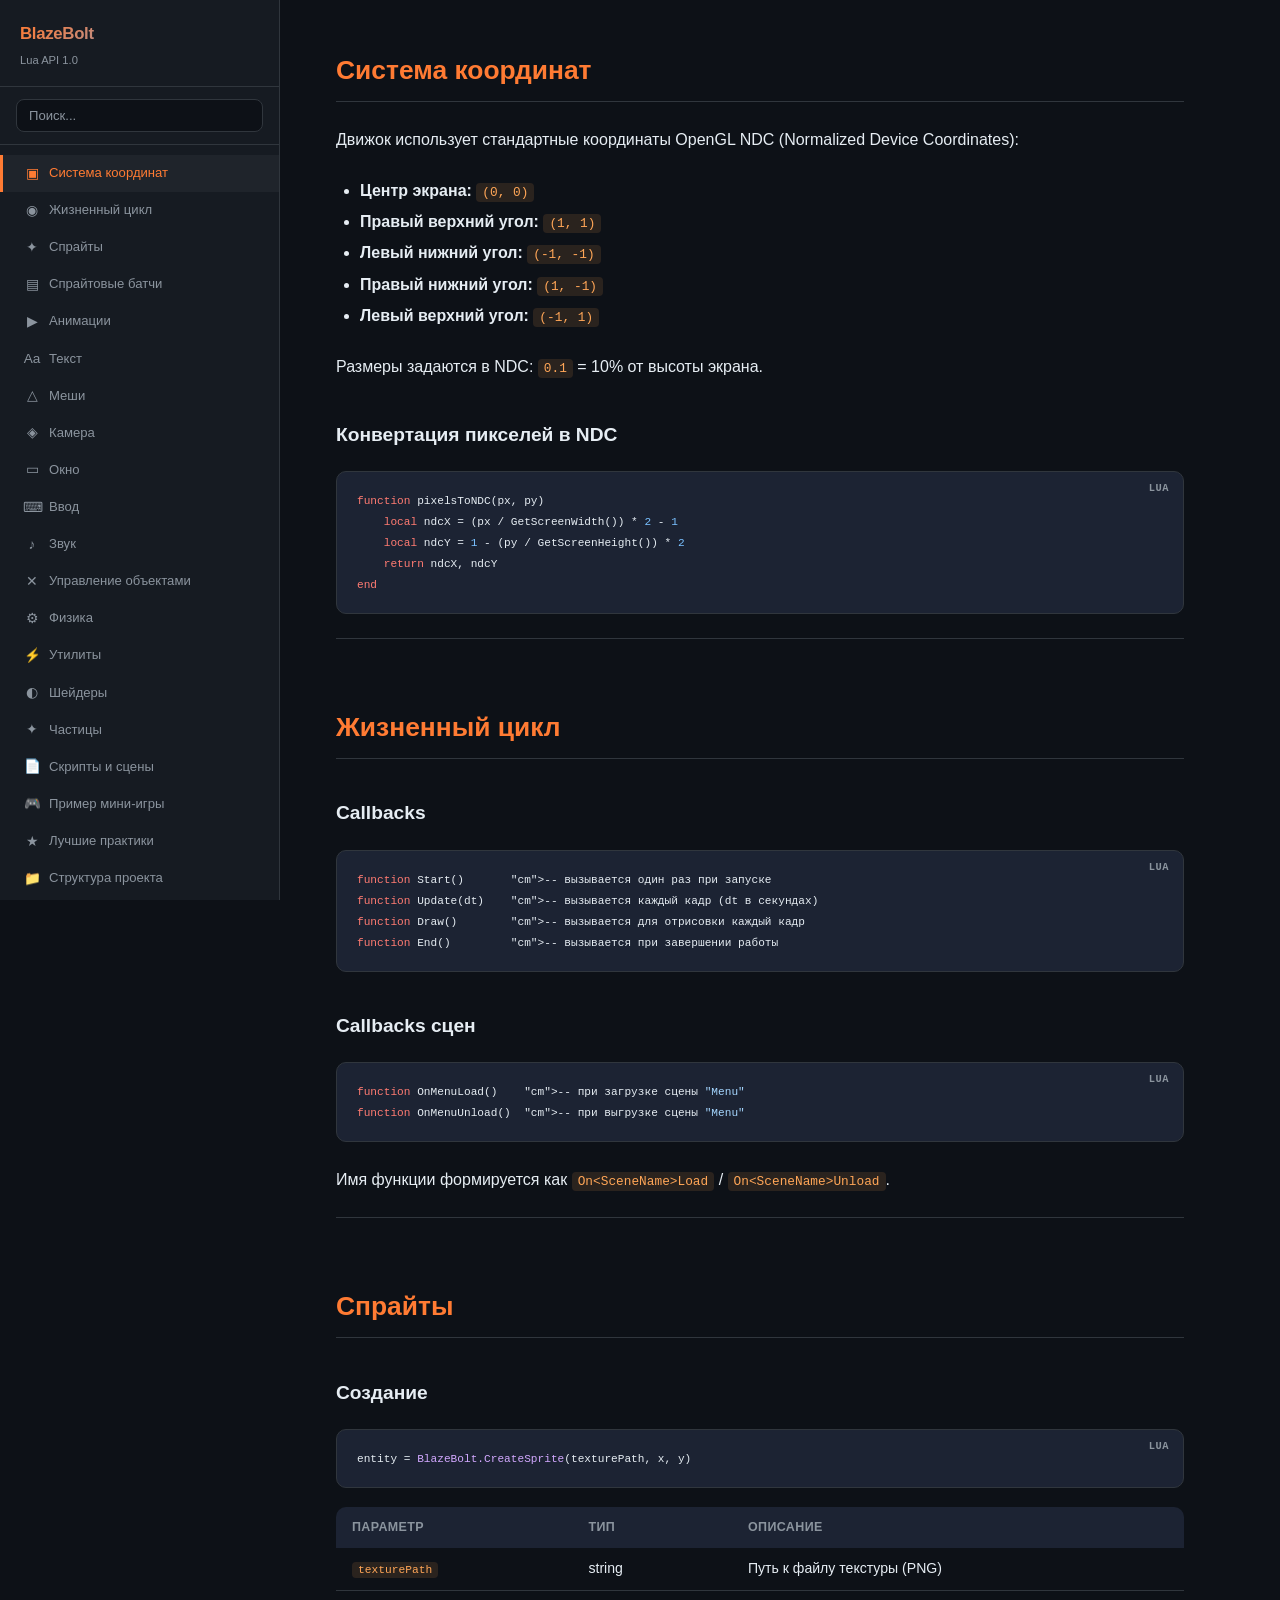
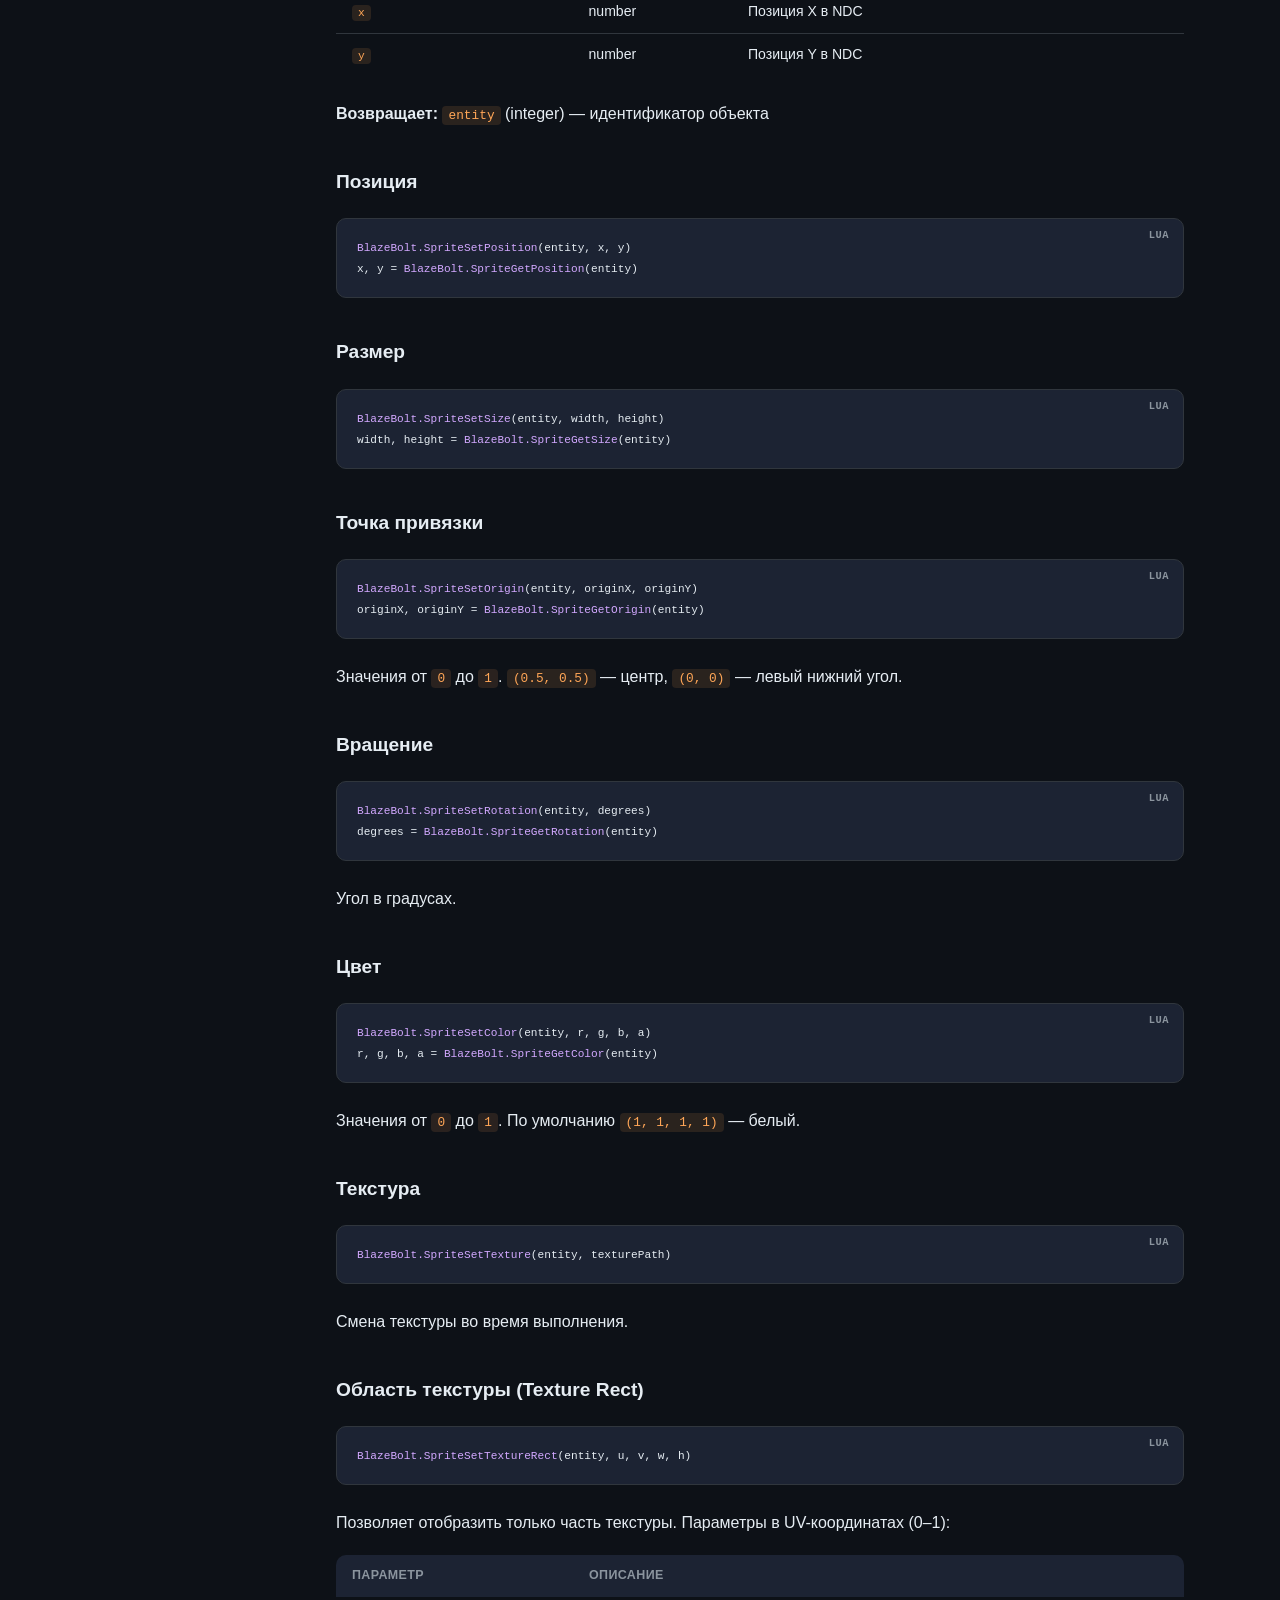
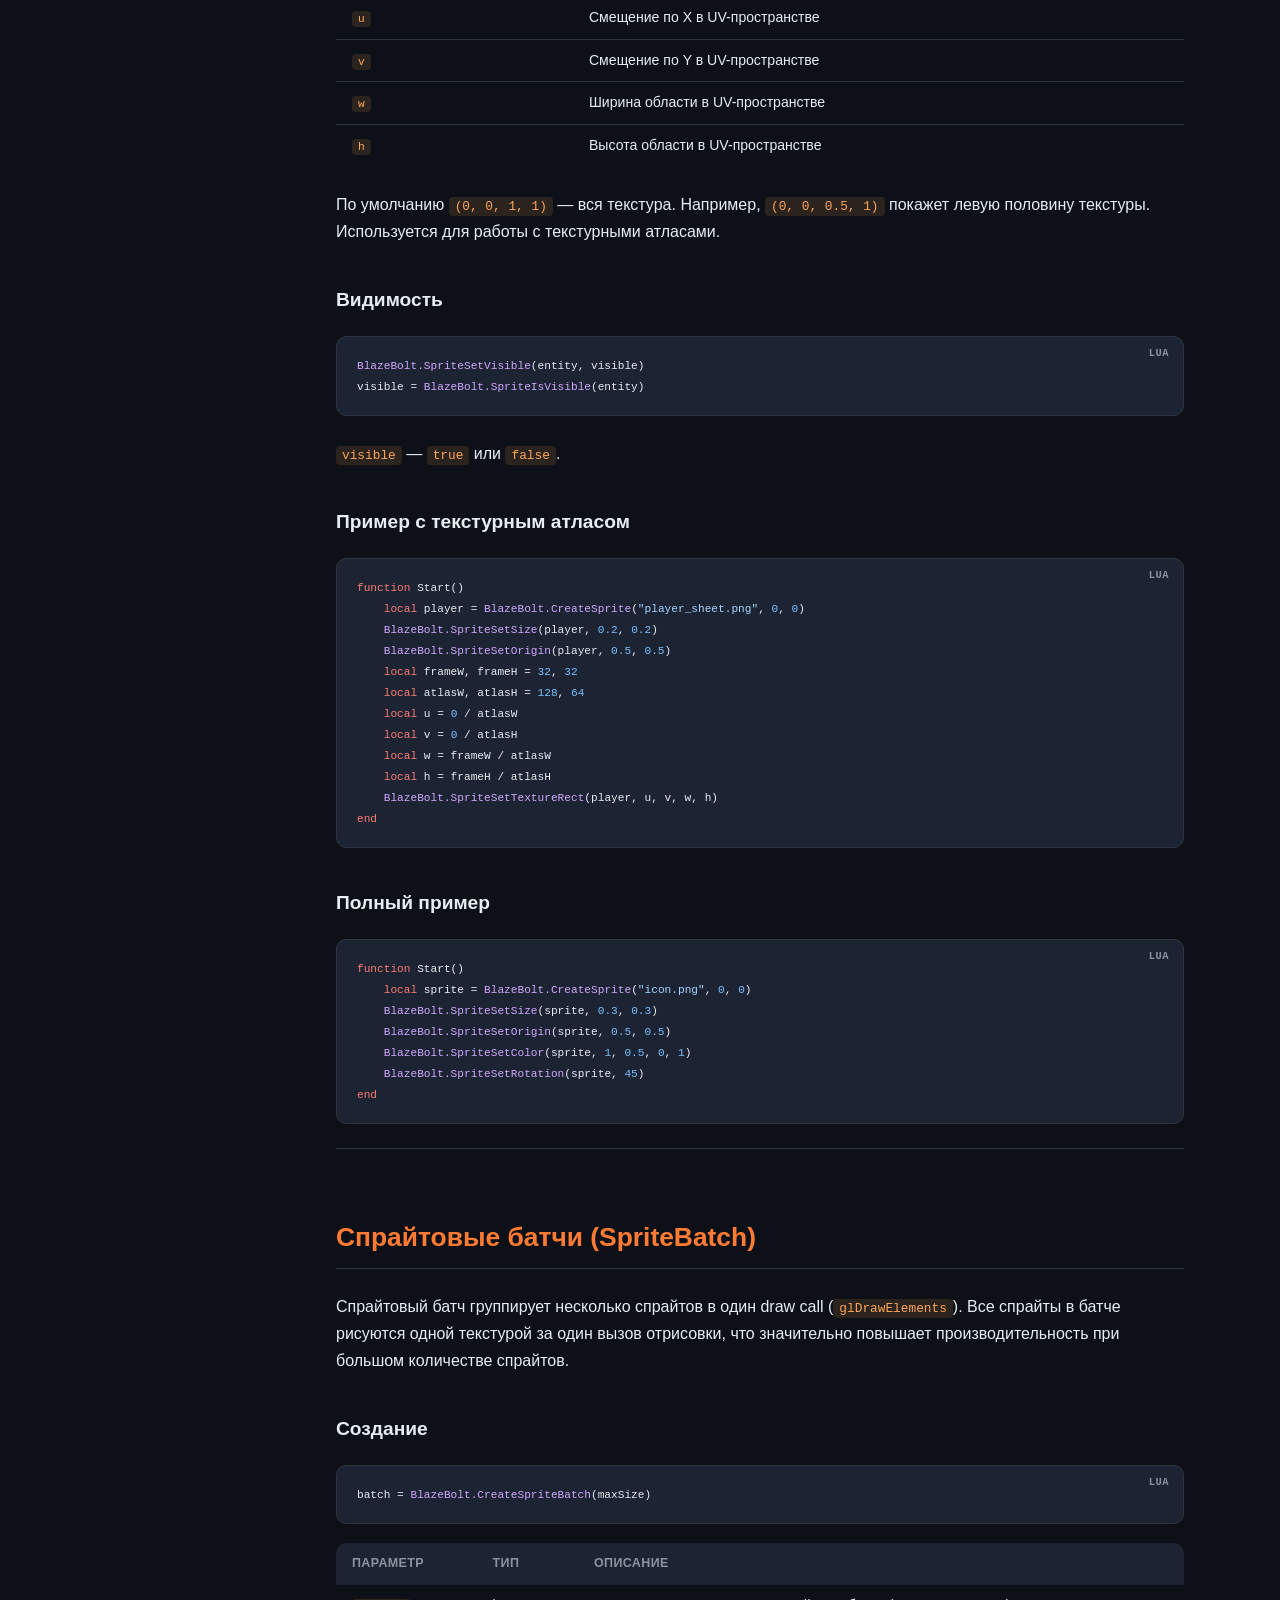
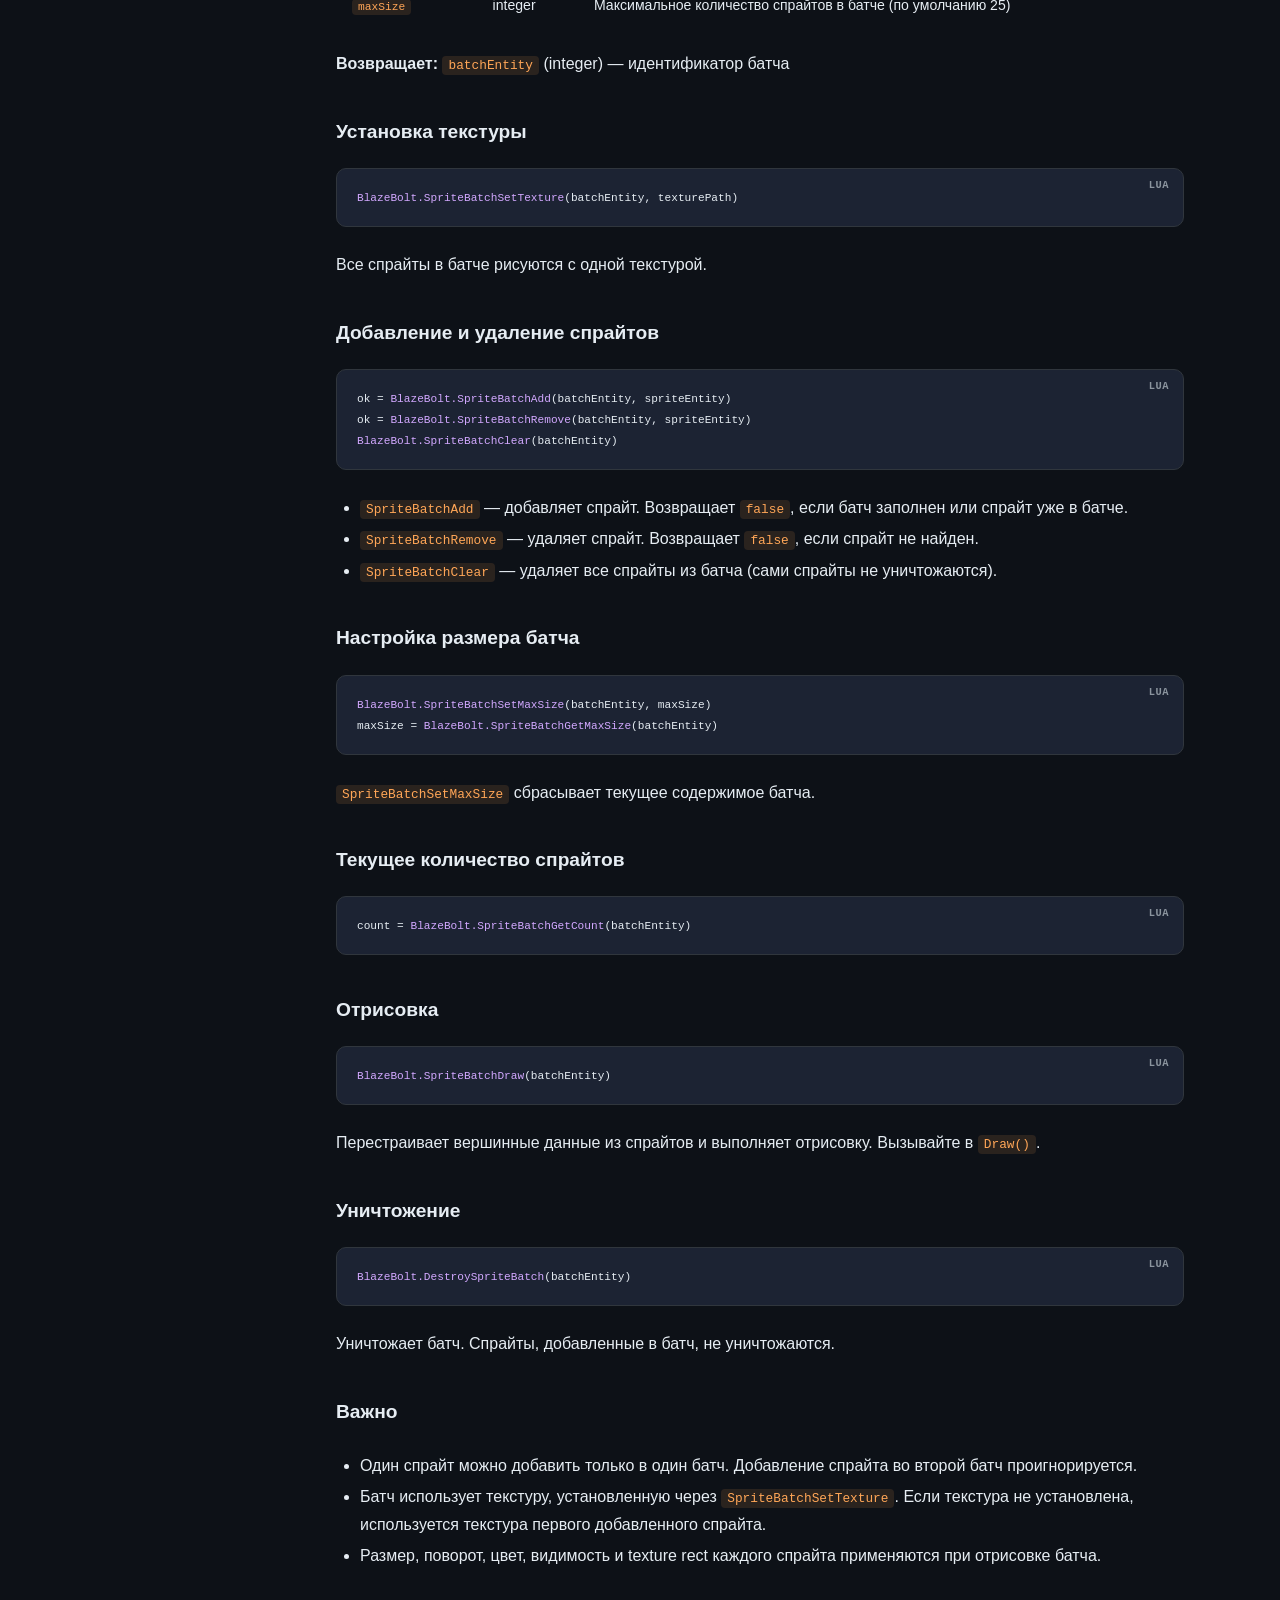
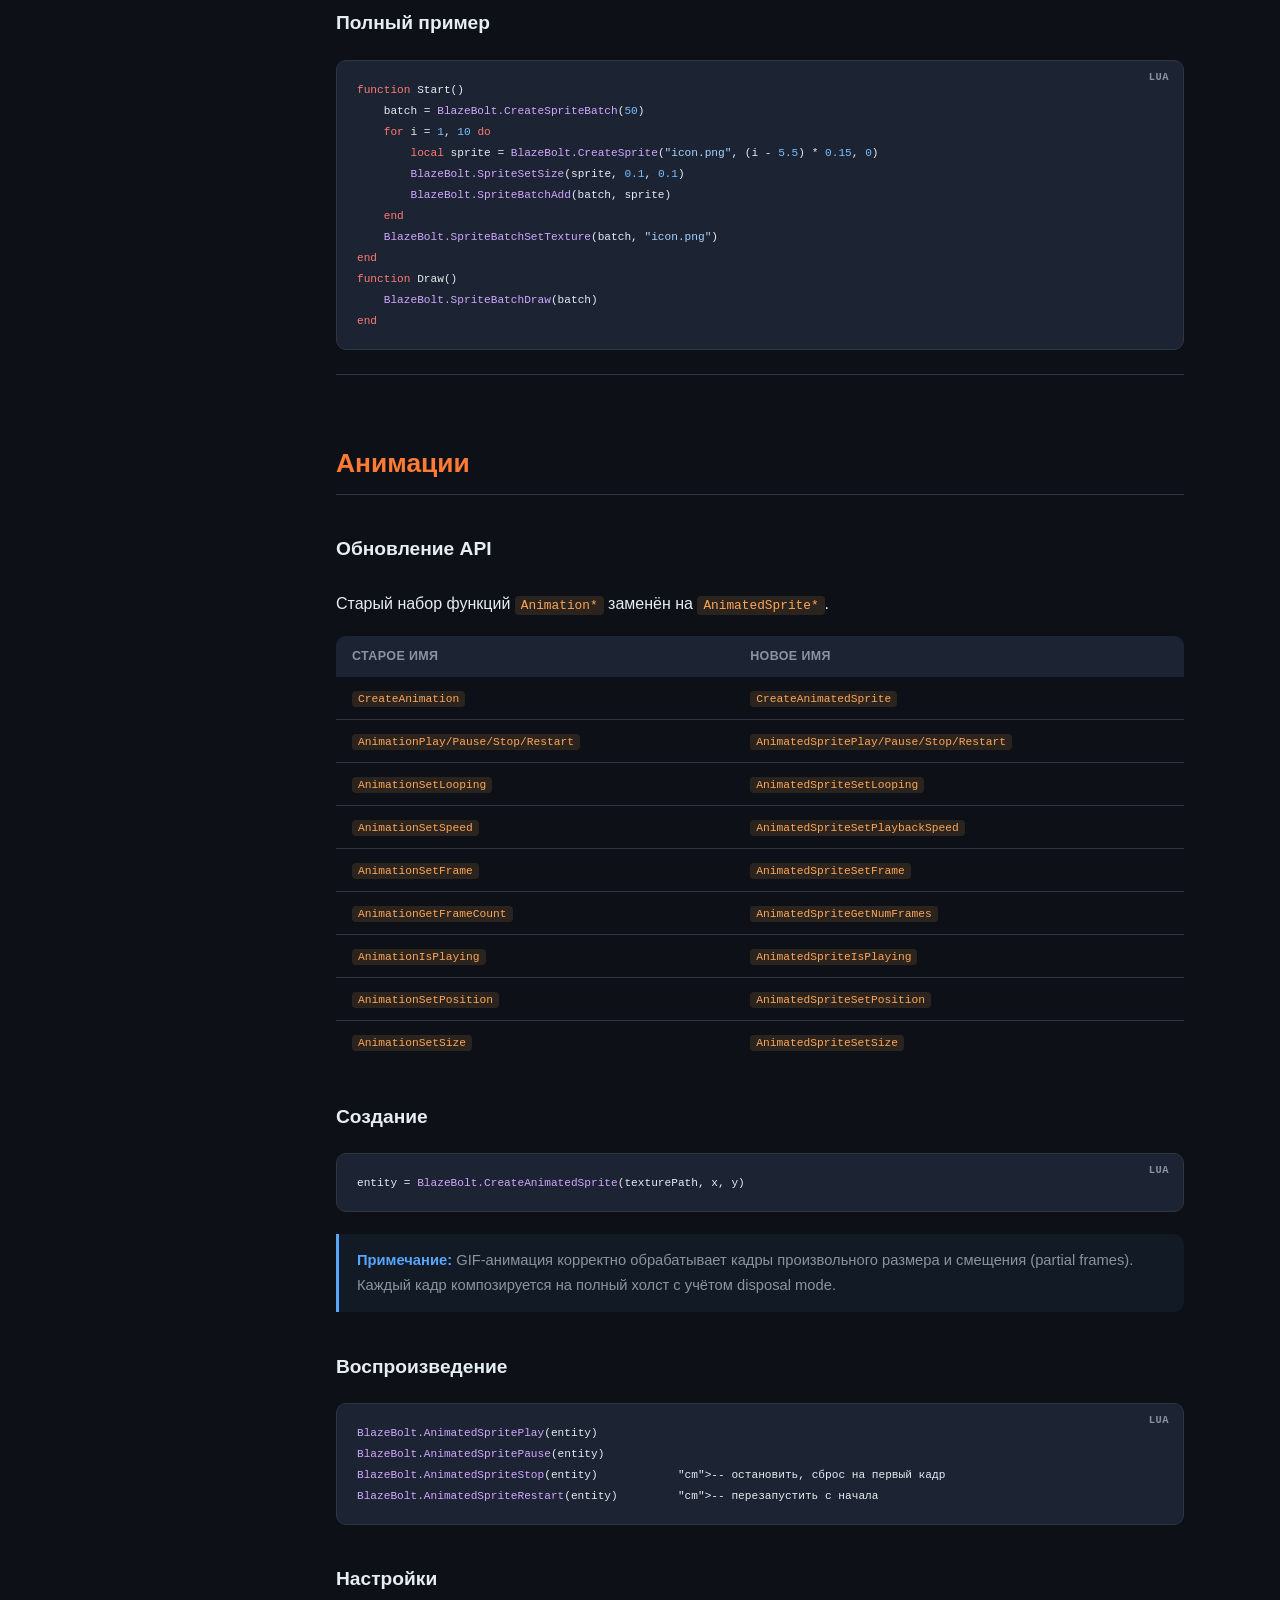
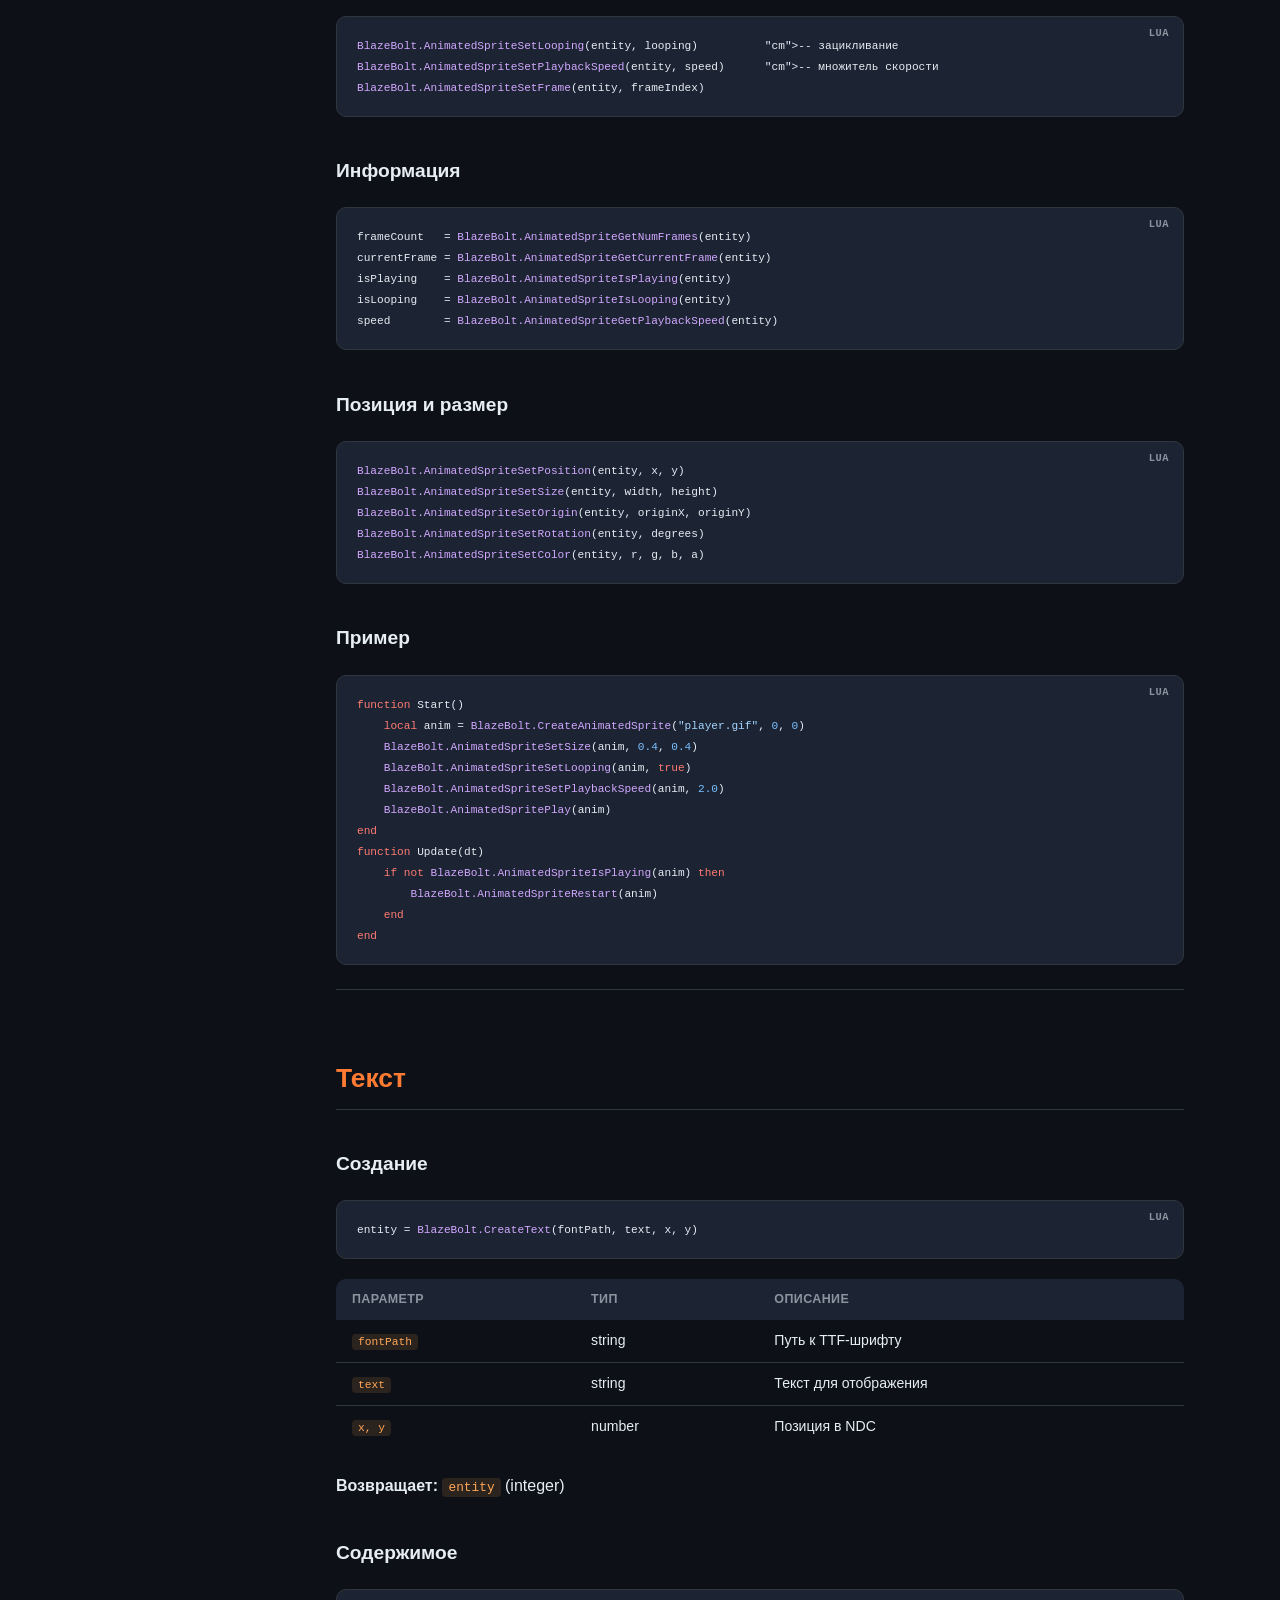
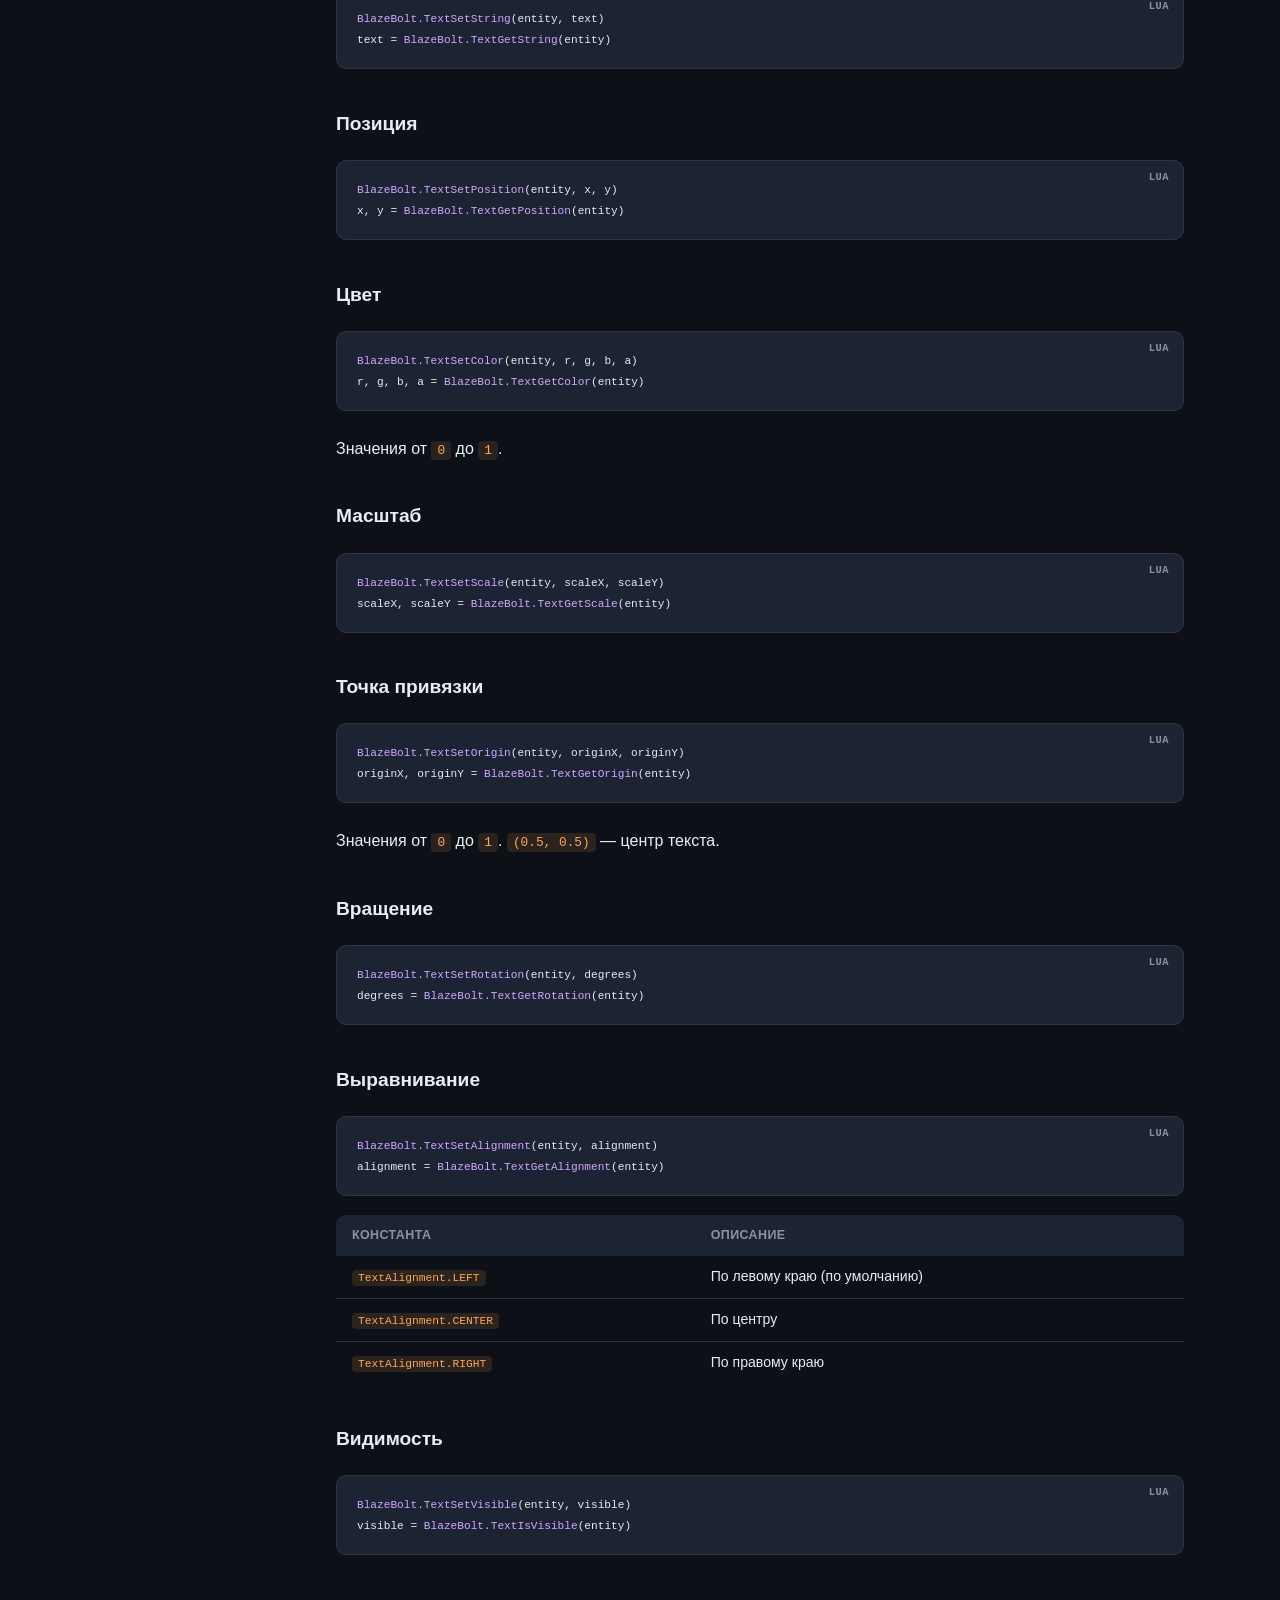
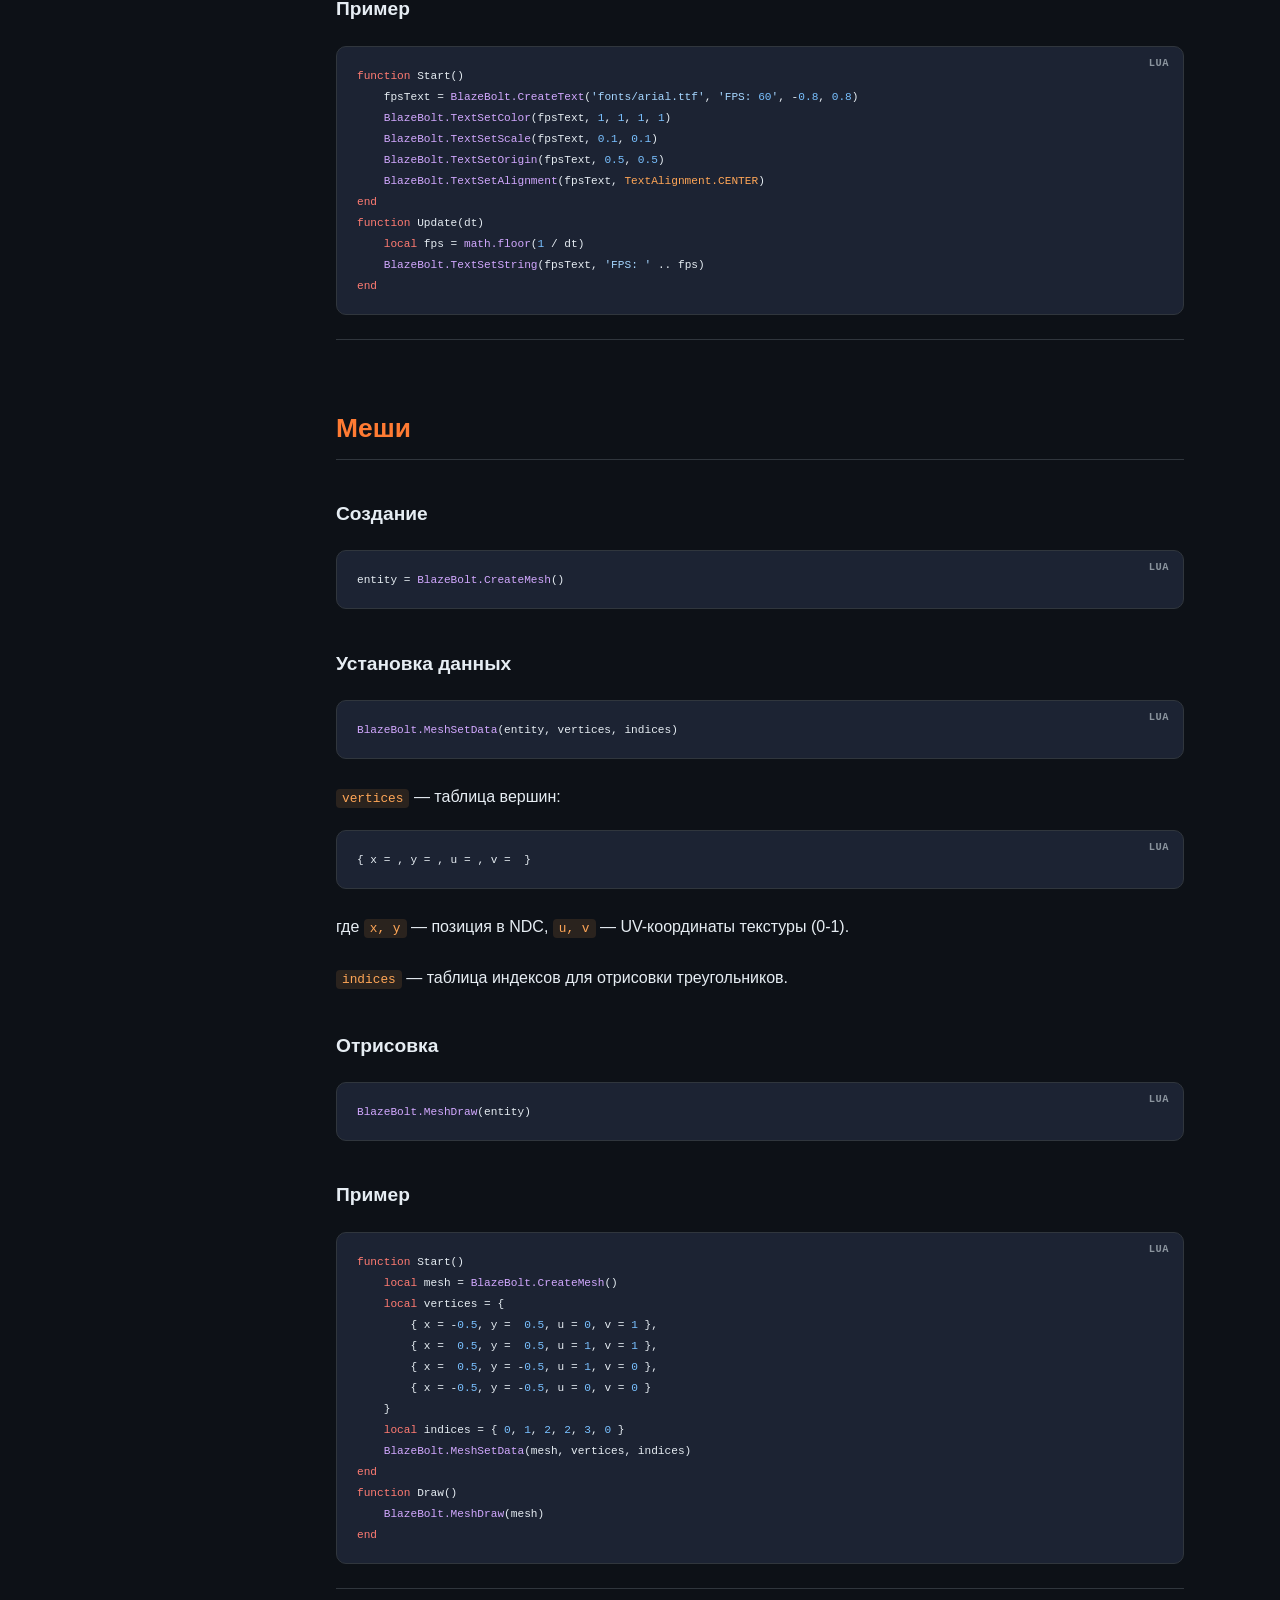
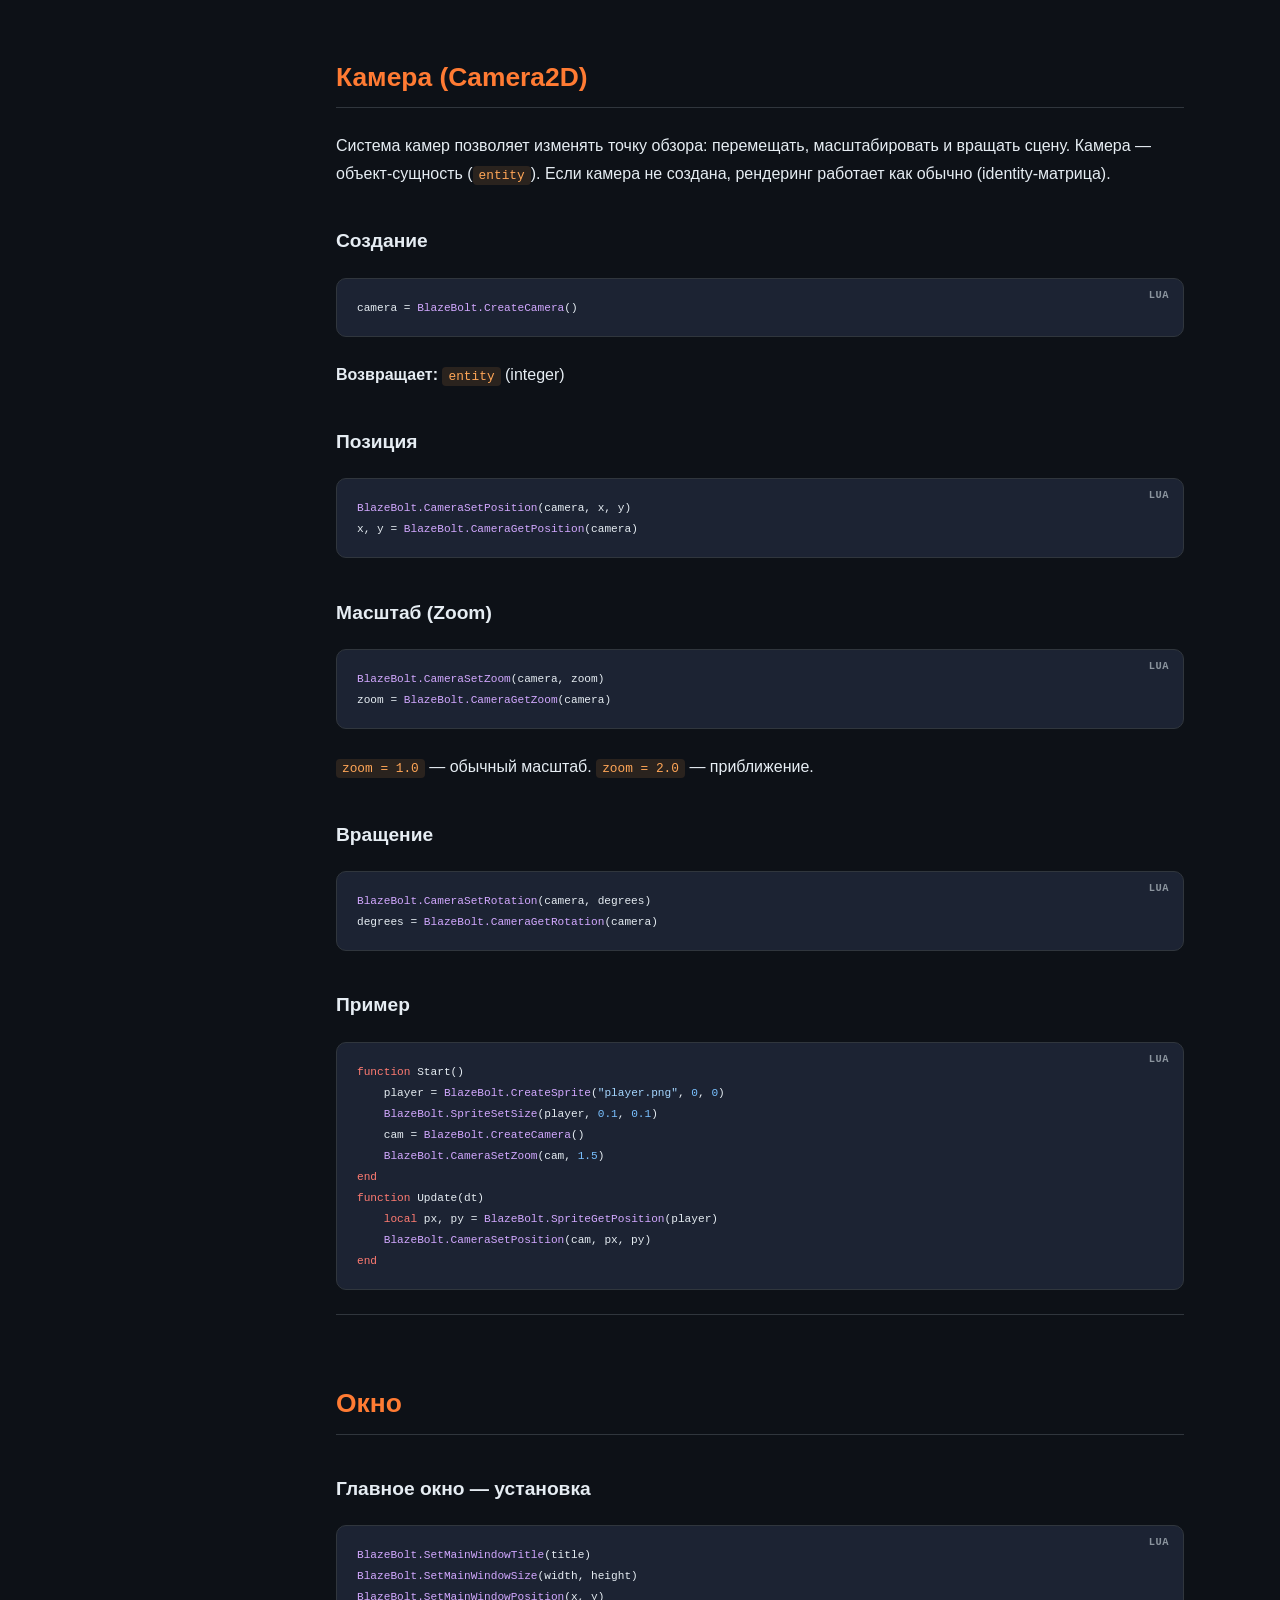
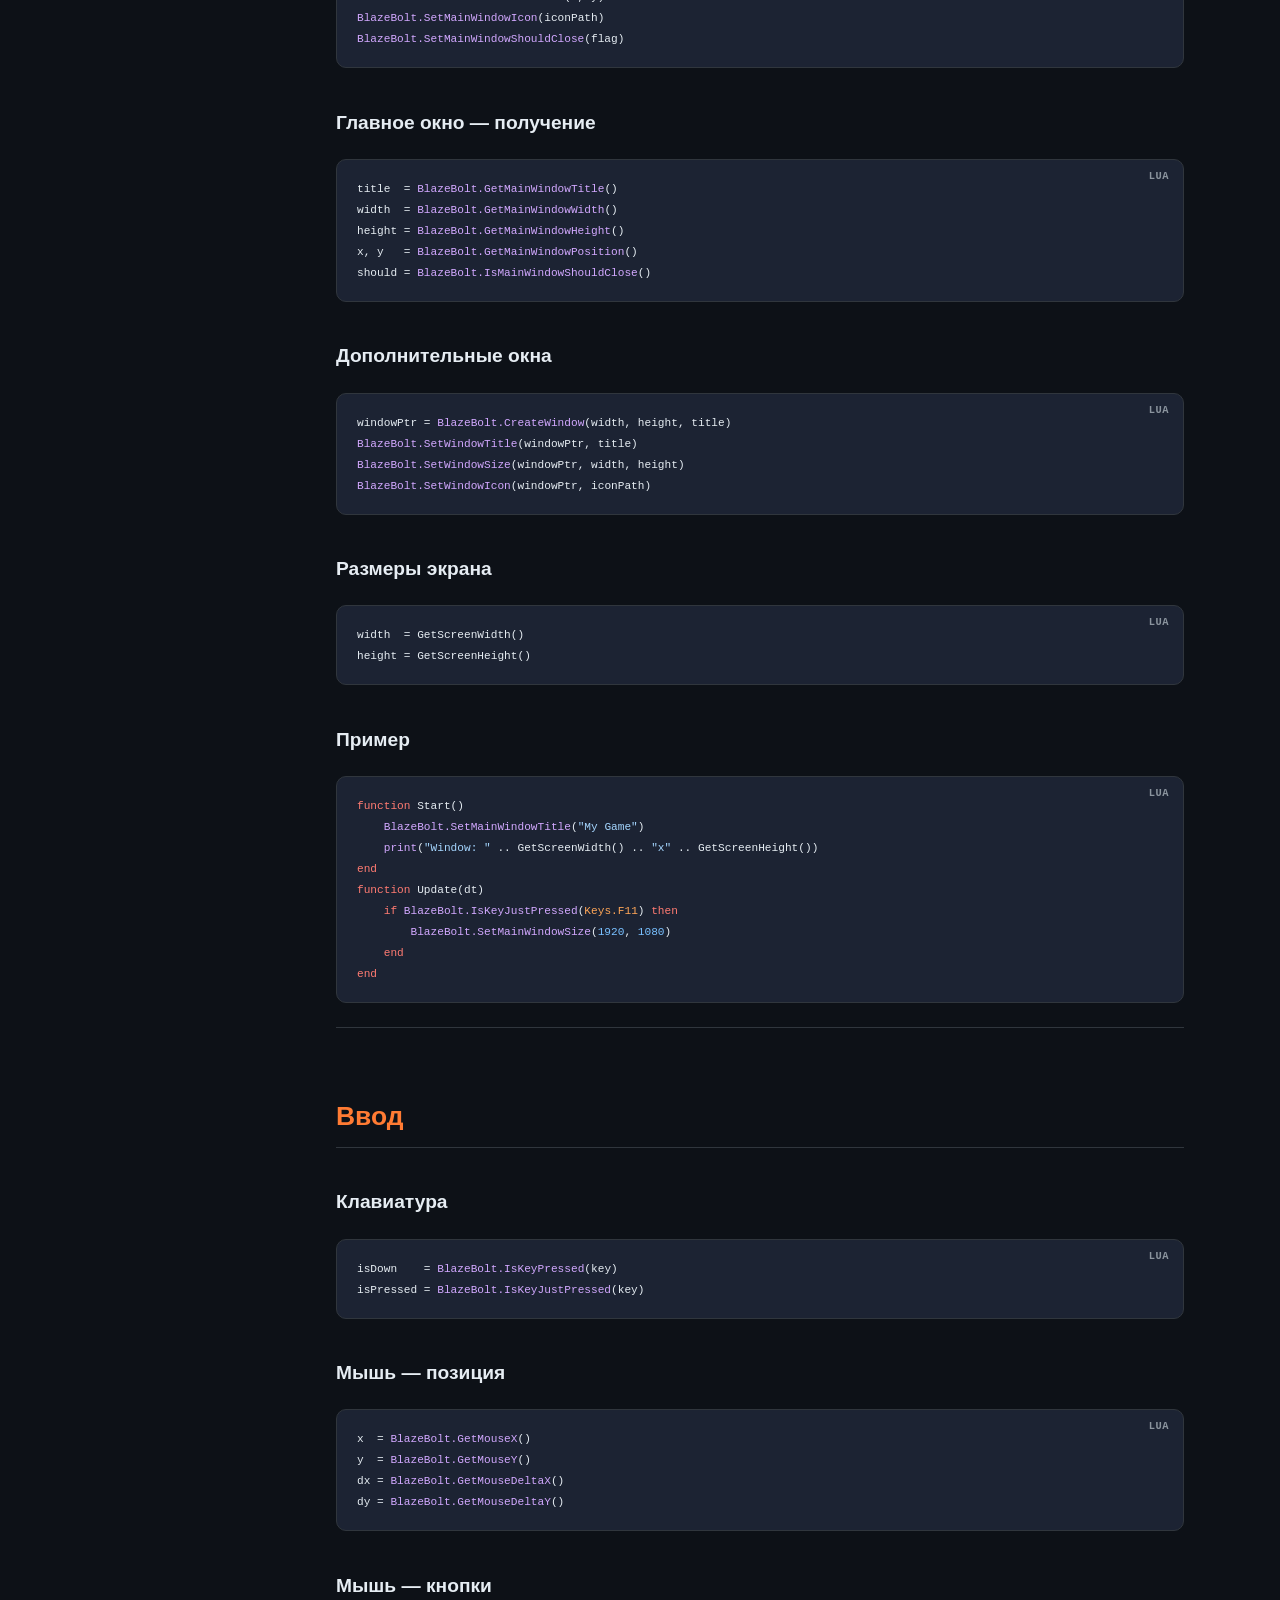
==== commit 84c89f69: "fatal update" ====
--- a/documentation.html
+++ b/documentation.html
@@ -1,1611 +1,1656 @@
 <!DOCTYPE html>
 <html lang="ru">
 <head>
-    <meta charset="UTF-8">
-    <meta name="viewport" content="width=device-width, initial-scale=1.0">
-    <title>BlazeBolt Lua API 1.0</title>
-    <style>
-        * { margin: 0; padding: 0; box-sizing: border-box; }
-
-        :root {
-            --bg: #0a0e17;
-            --bg-section: #0f1525;
-            --bg-card: #131a2e;
-            --bg-code: #0d1117;
-            --border: #1e2a45;
-            --border-light: #253254;
-            --text: #c8d6e5;
-            --text-bright: #eef2f7;
-            --text-dim: #6b7fa3;
-            --accent: #4a9eff;
-            --accent-glow: rgba(74, 158, 255, 0.15);
-            --orange: #f0883e;
-            --green: #3fb950;
-            --purple: #bc8cff;
-            --red: #ff7b72;
-            --yellow: #d29922;
-            --cyan: #39d2c0;
-        }
-
-        body {
-            font-family: -apple-system, BlinkMacSystemFont, 'Segoe UI', Helvetica, Arial, sans-serif;
-            background: var(--bg);
-            color: var(--text);
-            line-height: 1.7;
-        }
-
-        /* ===== HEADER ===== */
-        .header {
-            position: fixed;
-            top: 0; left: 0; right: 0;
-            height: 60px;
-            background: rgba(15, 21, 37, 0.85);
-            backdrop-filter: blur(16px);
-            border-bottom: 1px solid var(--border);
-            display: flex;
-            align-items: center;
-            padding: 0 32px;
-            z-index: 200;
-        }
-
-        .header .logo {
-            font-size: 20px;
-            font-weight: 800;
-            color: var(--accent);
-            letter-spacing: -0.5px;
-        }
-
-        .header .logo span {
-            color: var(--text-dim);
-            font-weight: 400;
-            font-size: 13px;
-            margin-left: 12px;
-            background: var(--bg-card);
-            padding: 3px 10px;
-            border-radius: 20px;
-            border: 1px solid var(--border);
-        }
-
-        /* ===== SIDEBAR ===== */
-        .sidebar {
-            position: fixed;
-            top: 60px;
-            left: 0;
-            bottom: 0;
-            width: 260px;
-            background: var(--bg-section);
-            border-right: 1px solid var(--border);
-            overflow-y: auto;
-            padding: 20px 0;
-            z-index: 150;
-        }
-
-        .sidebar .nav-group {
-            margin-bottom: 8px;
-        }
-
-        .sidebar .nav-group-title {
-            font-size: 11px;
-            font-weight: 700;
-            text-transform: uppercase;
-            letter-spacing: 1px;
-            color: var(--text-dim);
-            padding: 8px 20px 6px;
-        }
-
-        .sidebar a {
-            display: block;
-            padding: 7px 20px;
-            color: var(--text);
-            text-decoration: none;
-            font-size: 13.5px;
-            border-left: 3px solid transparent;
-            transition: all 0.2s;
-            border-radius: 0;
-        }
-
-        .sidebar a:hover {
-            color: var(--accent);
-            background: var(--accent-glow);
-            border-left-color: var(--accent);
-        }
-
-        .sidebar a.active {
-            color: var(--accent);
-            background: var(--accent-glow);
-            border-left-color: var(--accent);
-            font-weight: 600;
-        }
-
-        /* ===== MAIN CONTENT ===== */
-        .main {
-            margin-left: 260px;
-            margin-top: 60px;
-            padding: 0;
-        }
-
-        /* Section wrapper */
-        .section {
-            border-bottom: 1px solid var(--border);
-            padding: 48px 56px;
-            background: var(--bg-section);
-        }
-
-        .section:nth-child(even) {
-            background: var(--bg);
-        }
-
-        .section:last-child {
-            border-bottom: none;
-        }
-
-        .section-inner {
-            max-width: 860px;
-        }
-
-        /* Section headings */
-        .section h2 {
-            font-size: 26px;
-            font-weight: 700;
-            color: var(--text-bright);
-            margin-bottom: 8px;
-            display: flex;
-            align-items: center;
-            gap: 10px;
-        }
-
-        .section h2 .icon {
-            width: 32px;
-            height: 32px;
-            border-radius: 10px;
-            display: flex;
-            align-items: center;
-            justify-content: center;
-            font-size: 16px;
-            flex-shrink: 0;
-        }
-
-        .icon-orange { background: rgba(240, 136, 62, 0.15); color: var(--orange); }
-        .icon-blue   { background: rgba(74, 158, 255, 0.15); color: var(--accent); }
-        .icon-green  { background: rgba(63, 185, 80, 0.15); color: var(--green); }
-        .icon-purple { background: rgba(188, 140, 255, 0.15); color: var(--purple); }
-        .icon-cyan   { background: rgba(57, 210, 192, 0.15); color: var(--cyan); }
-        .icon-yellow { background: rgba(210, 153, 34, 0.15); color: var(--yellow); }
-        .icon-red    { background: rgba(255, 123, 114, 0.15); color: var(--red); }
-
-        .section .desc {
-            color: var(--text-dim);
-            font-size: 14px;
-            margin-bottom: 28px;
-            padding-bottom: 20px;
-            border-bottom: 1px solid var(--border);
-        }
-
-        .section h3 {
-            font-size: 16px;
-            font-weight: 600;
-            color: var(--text-bright);
-            margin-top: 32px;
-            margin-bottom: 12px;
-        }
-
-        .section p {
-            color: var(--text);
-            font-size: 14px;
-            margin-bottom: 14px;
-        }
-
-        .section ul {
-            padding-left: 20px;
-            margin-bottom: 16px;
-        }
-
-        .section ul li {
-            color: var(--text);
-            font-size: 14px;
-            margin-bottom: 6px;
-        }
-
-        /* ===== CODE BLOCKS ===== */
-        .code-block {
-            background: var(--bg-code);
-            border: 1px solid var(--border);
-            border-radius: 12px;
-            margin-bottom: 20px;
-            overflow: hidden;
-        }
-
-        .code-block-header {
-            display: flex;
-            align-items: center;
-            justify-content: space-between;
-            padding: 8px 16px;
-            background: var(--bg-card);
-            border-bottom: 1px solid var(--border);
-            font-size: 12px;
-            color: var(--text-dim);
-            font-weight: 600;
-        }
-
-        .code-block-header .dots {
-            display: flex;
-            gap: 6px;
-        }
-
-        .code-block-header .dot {
-            width: 10px;
-            height: 10px;
-            border-radius: 50%;
-        }
-
-        .dot-red { background: #ff5f57; }
-        .dot-yellow { background: #febc2e; }
-        .dot-green { background: #28c840; }
-
-        .code-block pre {
-            padding: 16px 20px;
-            overflow-x: auto;
-            font-size: 13px;
-            line-height: 1.75;
-            margin: 0;
-        }
-
-        .code-block code {
-            font-family: 'Cascadia Code', 'Fira Code', 'JetBrains Mono', Consolas, monospace;
-            background: none;
-            padding: 0;
-            border-radius: 0;
-        }
-
-        /* Inline code */
-        code.inline {
-            font-family: 'Cascadia Code', 'Fira Code', 'JetBrains Mono', Consolas, monospace;
-            background: var(--bg-card);
-            padding: 2px 8px;
-            border-radius: 6px;
-            font-size: 12.5px;
-            color: var(--orange);
-            border: 1px solid var(--border);
-        }
-
-        /* ===== TABLES ===== */
-        .table-wrap {
-            background: var(--bg-card);
-            border: 1px solid var(--border);
-            border-radius: 12px;
-            overflow: hidden;
-            margin-bottom: 20px;
-        }
-
-        .table-wrap table {
-            width: 100%;
-            border-collapse: collapse;
-            font-size: 13px;
-        }
-
-        .table-wrap th {
-            background: var(--bg-code);
-            padding: 10px 16px;
-            text-align: left;
-            font-weight: 600;
-            color: var(--text-bright);
-            font-size: 12px;
-            text-transform: uppercase;
-            letter-spacing: 0.5px;
-            border-bottom: 1px solid var(--border);
-        }
-
-        .table-wrap td {
-            padding: 10px 16px;
-            border-bottom: 1px solid var(--border);
-            color: var(--text);
-        }
-
-        .table-wrap tr:last-child td {
-            border-bottom: none;
-        }
-
-        .table-wrap tr:hover td {
-            background: rgba(74, 158, 255, 0.04);
-        }
-
-        .table-wrap td code {
-            font-family: 'Cascadia Code', 'Fira Code', 'JetBrains Mono', Consolas, monospace;
-            background: var(--bg-code);
-            padding: 2px 7px;
-            border-radius: 5px;
-            font-size: 12px;
-            color: var(--cyan);
-            border: 1px solid var(--border);
-        }
-
-        /* ===== COORD DIAGRAM ===== */
-        .coord-box {
-            background: var(--bg-code);
-            border: 1px solid var(--border);
-            border-radius: 12px;
-            padding: 24px 28px;
-            margin-bottom: 20px;
-            font-family: 'Cascadia Code', 'Fira Code', monospace;
-            font-size: 13px;
-            line-height: 1.9;
-            color: var(--green);
-            display: inline-block;
-        }
-
-        /* ===== NOTE ===== */
-        .note {
-            background: var(--accent-glow);
-            border-left: 3px solid var(--accent);
-            padding: 14px 18px;
-            border-radius: 0 10px 10px 0;
-            margin-bottom: 20px;
-            font-size: 13.5px;
-            color: var(--text);
-        }
-
-        .note strong {
-            color: var(--accent);
-        }
-
-        /* ===== HERO SECTION ===== */
-        .hero {
-            padding: 64px 56px 48px;
-            background: var(--bg-section);
-            border-bottom: 1px solid var(--border);
-        }
-
-        .hero-inner {
-            max-width: 860px;
-        }
-
-        .hero h1 {
-            font-size: 36px;
-            font-weight: 800;
-            color: var(--text-bright);
-            margin-bottom: 10px;
-        }
-
-        .hero h1 .hl {
-            color: var(--accent);
-        }
-
-        .hero p {
-            color: var(--text-dim);
-            font-size: 16px;
-        }
-
-        /* ===== REFERENCE GRID ===== */
-        .ref-grid {
-            display: grid;
-            grid-template-columns: 1fr 1fr;
-            gap: 16px;
-            margin-bottom: 24px;
-        }
-
-        .ref-card {
-            background: var(--bg-card);
-            border: 1px solid var(--border);
-            border-radius: 12px;
-            padding: 20px;
-            overflow: hidden;
-        }
-
-        .ref-card h4 {
-            font-size: 14px;
-            font-weight: 700;
-            color: var(--text-bright);
-            margin-bottom: 14px;
-            padding-bottom: 10px;
-            border-bottom: 1px solid var(--border);
-        }
-
-        .ref-card table {
-            width: 100%;
-            border-collapse: collapse;
-            font-size: 12.5px;
-        }
-
-        .ref-card td {
-            padding: 6px 8px;
-            border-bottom: 1px solid var(--border);
-            color: var(--text);
-        }
-
-        .ref-card tr:last-child td {
-            border-bottom: none;
-        }
-
-        .ref-card td code {
-            font-family: 'Cascadia Code', 'Fira Code', 'JetBrains Mono', Consolas, monospace;
-            background: var(--bg-code);
-            padding: 1px 6px;
-            border-radius: 4px;
-            font-size: 11.5px;
-            color: var(--cyan);
-            border: 1px solid var(--border);
-        }
-
-        .ref-card .fn-name {
-            color: var(--orange);
-            font-weight: 600;
-        }
-
-        /* ===== SCROLLBAR ===== */
-        ::-webkit-scrollbar { width: 6px; height: 6px; }
-        ::-webkit-scrollbar-track { background: transparent; }
-        ::-webkit-scrollbar-thumb { background: var(--border); border-radius: 3px; }
-        ::-webkit-scrollbar-thumb:hover { background: var(--border-light); }
-
-        /* ===== RESPONSIVE ===== */
-        @media (max-width: 1100px) {
-            .ref-grid { grid-template-columns: 1fr; }
-        }
-
-        @media (max-width: 900px) {
-            .sidebar { display: none; }
-            .main { margin-left: 0; }
-            .section { padding: 32px 24px; }
-            .hero { padding: 40px 24px 32px; }
-        }
-
-        /* ===== LUA SYNTAX HIGHLIGHTING ===== */
-        .lua-keyword   { color: var(--purple); font-weight: 600; }
-        .lua-fn        { color: var(--cyan); }
-        .lua-str       { color: #a5d6ff; }
-        .lua-num       { color: var(--green); }
-        .lua-comment   { color: var(--text-dim); font-style: italic; }
-        .lua-bool      { color: var(--orange); font-weight: 600; }
-        .lua-nil       { color: var(--red); font-weight: 600; }
-        .lua-op        { color: var(--text-dim); }
-        .lua-punct     { color: var(--text-dim); }
-        .lua-builtin   { color: var(--yellow); }
-        .lua-param     { color: var(--text); font-style: italic; }
-        .lua-table     { color: var(--text-bright); }
-    </style>
+<meta charset="UTF-8">
+<meta name="viewport" content="width=device-width, initial-scale=1.0">
+<title>BlazeBolt Lua API 1.0</title>
+<style>
+  :root {
+    --bg: #0d1117;
+    --surface: #161b22;
+    --surface2: #1c2333;
+    --border: #30363d;
+    --text: #e6edf3;
+    --text2: #8b949e;
+    --accent: #ff7b33;
+    --accent2: #58a6ff;
+    --accent3: #3fb950;
+    --code-bg: #1c2333;
+    --inline-code: #ffa657;
+    --scrollbar: #30363d;
+    --sidebar-w: 280px;
+  }
+  *, *::before, *::after { box-sizing: border-box; margin: 0; padding: 0; }
+  html { scroll-behavior: smooth; font-size: 16px; }
+  body {
+    font-family: -apple-system, BlinkMacSystemFont, 'Segoe UI', Helvetica, Arial, sans-serif;
+    background: var(--bg); color: var(--text); line-height: 1.7;
+    display: flex; min-height: 100vh;
+  }
+
+  /* Sidebar */
+  .sidebar {
+    position: fixed; top: 0; left: 0; bottom: 0; width: var(--sidebar-w);
+    background: var(--surface); border-right: 1px solid var(--border);
+    overflow-y: auto; z-index: 100; padding: 0;
+  }
+  .sidebar::-webkit-scrollbar { width: 6px; }
+  .sidebar::-webkit-scrollbar-track { background: var(--surface); }
+  .sidebar::-webkit-scrollbar-thumb { background: var(--scrollbar); border-radius: 3px; }
+  .sidebar-header {
+    padding: 20px 20px 16px;
+    border-bottom: 1px solid var(--border);
+    position: sticky; top: 0; background: var(--surface); z-index: 2;
+  }
+  .sidebar-header h1 {
+    font-size: 1.05rem; font-weight: 700;
+    background: linear-gradient(135deg, var(--accent), var(--accent2));
+    -webkit-background-clip: text; -webkit-text-fill-color: transparent;
+    background-clip: text; letter-spacing: -0.3px;
+  }
+  .sidebar-header .version {
+    font-size: 0.7rem; color: var(--text2); margin-top: 2px;
+  }
+  .sidebar-search {
+    padding: 12px 16px;
+    border-bottom: 1px solid var(--border);
+  }
+  .sidebar-search input {
+    width: 100%; padding: 8px 12px;
+    background: var(--bg); border: 1px solid var(--border);
+    border-radius: 8px; color: var(--text); font-size: 0.82rem;
+    outline: none; transition: border-color .2s;
+  }
+  .sidebar-search input:focus { border-color: var(--accent); }
+  .sidebar-search input::placeholder { color: var(--text2); }
+  .sidebar-nav { padding: 10px 0; }
+  .sidebar-nav a {
+    display: flex; align-items: center; gap: 8px;
+    padding: 7px 20px; color: var(--text2); text-decoration: none;
+    font-size: 0.82rem; transition: all .15s;
+    border-left: 3px solid transparent;
+  }
+  .sidebar-nav a:hover, .sidebar-nav a.active {
+    color: var(--text); background: rgba(255,255,255,0.04);
+  }
+  .sidebar-nav a.active {
+    border-left-color: var(--accent); color: var(--accent);
+  }
+  .sidebar-nav .nav-icon {
+    width: 18px; text-align: center; font-size: 0.85rem; flex-shrink: 0;
+  }
+
+  /* Main */
+  .main {
+    margin-left: var(--sidebar-w); flex: 1;
+    max-width: 960px; padding: 48px 56px 80px;
+  }
+  .main > * + * { margin-top: 1.5em; }
+
+  /* Typography */
+  h2 {
+    font-size: 1.65rem; font-weight: 700; margin-top: 2.5em !important;
+    padding-bottom: 8px; border-bottom: 1px solid var(--border);
+    color: var(--accent);
+  }
+  h2:first-of-type { margin-top: 0 !important; }
+  h3 {
+    font-size: 1.2rem; font-weight: 600; margin-top: 2em !important;
+    color: var(--text);
+  }
+  h4 {
+    font-size: 1rem; font-weight: 600; margin-top: 1.5em !important;
+    color: var(--text2);
+  }
+  p { color: var(--text); }
+  strong { color: var(--text); font-weight: 600; }
+  a { color: var(--accent2); text-decoration: none; }
+  a:hover { text-decoration: underline; }
+
+  /* Code blocks */
+  pre {
+    background: var(--code-bg); border: 1px solid var(--border);
+    border-radius: 10px; padding: 18px 20px; overflow-x: auto;
+    font-size: 0.82rem; line-height: 1.6;
+    font-family: 'JetBrains Mono', 'Fira Code', 'Cascadia Code', monospace;
+    position: relative;
+  }
+  pre::before {
+    content: attr(data-lang);
+    position: absolute; top: 8px; right: 14px;
+    font-size: 0.65rem; color: var(--text2); text-transform: uppercase;
+    letter-spacing: 0.5px; font-weight: 600;
+  }
+  code {
+    font-family: 'JetBrains Mono', 'Fira Code', 'Cascadia Code', monospace;
+    font-size: 0.85em;
+  }
+  p > code, li > code, td > code {
+    background: rgba(255,167,87,0.12); color: var(--inline-code);
+    padding: 2px 6px; border-radius: 4px; font-size: 0.8em;
+  }
+  /* Lua syntax highlights */
+  .kw { color: #ff7b72; }
+  .fn { color: #d2a8ff; }
+  .str { color: #a5d6ff; }
+  .num { color: #79c0ff; }
+  .cm { color: #8b949e; font-style: italic; }
+  .tp { color: #ffa657; }
+
+  /* Tables */
+  .table-wrap { overflow-x: auto; margin: 1.2em 0; }
+  table {
+    width: 100%; border-collapse: collapse;
+    font-size: 0.88rem; border-radius: 10px; overflow: hidden;
+  }
+  th {
+    background: var(--surface2); color: var(--text2);
+    font-weight: 600; text-align: left; padding: 10px 16px;
+    font-size: 0.78rem; text-transform: uppercase; letter-spacing: 0.4px;
+  }
+  td {
+    padding: 9px 16px; border-bottom: 1px solid var(--border);
+    color: var(--text);
+  }
+  tr:last-child td { border-bottom: none; }
+  tr:hover td { background: rgba(255,255,255,0.02); }
+
+  /* Blockquote (notes) */
+  blockquote {
+    border-left: 3px solid var(--accent2);
+    background: rgba(88,166,255,0.06);
+    padding: 14px 18px; border-radius: 0 10px 10px 0;
+    color: var(--text2); font-size: 0.92rem; margin: 1.2em 0;
+  }
+  blockquote strong { color: var(--accent2); }
+
+  /* Lists */
+  ul, ol { padding-left: 1.5em; color: var(--text); }
+  li { margin: 4px 0; }
+  ul ul, ol ol { margin: 2px 0; }
+
+  /* Separator */
+  hr {
+    border: none; border-top: 1px solid var(--border);
+    margin: 2.5em 0;
+  }
+
+  /* Section anchor offset */
+  .section-anchor { scroll-margin-top: 20px; }
+
+  /* Menu toggle */
+  .menu-toggle {
+    display: none; position: fixed; top: 14px; left: 14px; z-index: 200;
+    background: var(--surface); border: 1px solid var(--border);
+    border-radius: 8px; width: 40px; height: 40px;
+    color: var(--text); font-size: 1.3rem; cursor: pointer;
+    align-items: center; justify-content: center;
+  }
+  .overlay { display: none; }
+
+  /* Responsive */
+  @media (max-width: 768px) {
+    .menu-toggle { display: flex; }
+    .sidebar {
+      transform: translateX(-100%); transition: transform .25s;
+    }
+    .sidebar.open { transform: translateX(0); }
+    .overlay {
+      display: none; position: fixed; inset: 0;
+      background: rgba(0,0,0,0.5); z-index: 99;
+    }
+    .overlay.show { display: block; }
+    .main { margin-left: 0; padding: 60px 20px 40px; }
+    h2 { font-size: 1.35rem; }
+    pre { font-size: 0.75rem; padding: 14px 16px; }
+  }
+
+  @media (max-width: 480px) {
+    :root { --sidebar-w: 260px; }
+    .main { padding: 56px 14px 32px; }
+  }
+</style>
 </head>
 <body>
 
-<div class="header">
-    <div class="logo">
-        BlazeBolt
-        <span>v1.0 — Lua API</span>
-    </div>
-</div>
-
-<div class="sidebar">
-    <div class="nav-group">
-        <div class="nav-group-title">Начало</div>
-        <a href="#coordinates">Система координат</a>
-        <a href="#lifecycle">Жизненный цикл</a>
-    </div>
-    <div class="nav-group">
-        <div class="nav-group-title">Объекты</div>
-        <a href="#sprites">Спрайты</a>
-        <a href="#animations">Анимации</a>
-        <a href="#text">Текст</a>
-        <a href="#meshes">Меши</a>
-    </div>
-    <div class="nav-group">
-        <div class="nav-group-title">Система</div>
-        <a href="#window">Окно</a>
-        <a href="#input">Ввод</a>
-        <a href="#audio">Звук</a>
-        <a href="#physics">Физика</a>
-        <a href="#objects">Управление объектами</a>
-    </div>
-    <div class="nav-group">
-        <div class="nav-group-title">Дополнительно</div>
-        <a href="#utilities">Утилиты</a>
-        <a href="#scripts">Скрипты и сцены</a>
-        <a href="#example">Пример игры</a>
-        <a href="#best-practices">Лучшие практики</a>
-        <a href="#project-structure">Структура проекта</a>
-        <a href="#reference">Справочник</a>
-    </div>
-</div>
-
-<div class="main">
-
-    <!-- HERO -->
-    <div class="hero">
-        <div class="hero-inner">
-            <h1><span class="hl">BlazeBolt</span> Lua API 1.0</h1>
-            <p>Полная документация по Lua API игрового движка BlazeBolt 1.0</p>
-        </div>
-    </div>
-
-    <!-- COORDINATES -->
-    <div class="section" id="coordinates">
-        <div class="section-inner">
-            <h2><span class="icon icon-orange">&#x25C6;</span>Система координат</h2>
-            <p class="desc">Движок использует стандартные координаты OpenGL NDC (Normalized Device Coordinates)</p>
-
-            <div class="coord-box">
-      Y
-      ^
- (-1,1) -----+----- (1,1)
-      |      |
-      |      |
-------+------&gt; X
-      | (0,0)|
-      |      |
- (-1,-1)-----+----- (1,-1)</div>
-
-            <ul>
-                <li><code class="inline">(0, 0)</code> — центр экрана</li>
-                <li><code class="inline">(1, 1)</code> — правый верхний угол</li>
-                <li><code class="inline">(-1, -1)</code> — левый нижний угол</li>
-                <li><code class="inline">(1, -1)</code> — правый нижний угол</li>
-                <li><code class="inline">(-1, 1)</code> — левый верхний угол</li>
-            </ul>
-
-            <div class="note"><strong>Совет:</strong> Размеры задаются в NDC: <code class="inline">0.1</code> = 10% от высоты экрана.</div>
-
-            <h3>Конвертация пикселей в NDC</h3>
-            <div class="code-block">
-                <div class="code-block-header">
-                    <div class="dots"><span class="dot dot-red"></span><span class="dot dot-yellow"></span><span class="dot dot-green"></span></div>
-                    <span>lua</span>
-                </div>
-                <pre><code><span class="lua-keyword">function</span> <span class="lua-fn">pixelsToNDC</span><span class="lua-punct">(</span><span class="lua-param">px</span><span class="lua-punct">,</span> <span class="lua-param">py</span><span class="lua-punct">)</span>
-    <span class="lua-keyword">local</span> ndcX <span class="lua-op">=</span> <span class="lua-punct">(</span>px <span class="lua-op">/</span> <span class="lua-fn">GetScreenWidth</span><span class="lua-punct">())</span> <span class="lua-op">*</span> <span class="lua-num">2</span> <span class="lua-op">-</span> <span class="lua-num">1</span>
-    <span class="lua-keyword">local</span> ndcY <span class="lua-op">=</span> <span class="lua-num">1</span> <span class="lua-op">-</span> <span class="lua-punct">(</span>py <span class="lua-op">/</span> <span class="lua-fn">GetScreenHeight</span><span class="lua-punct">())</span> <span class="lua-op">*</span> <span class="lua-num">2</span>
-    <span class="lua-keyword">return</span> ndcX<span class="lua-punct">,</span> ndcY
-<span class="lua-keyword">end</span></code></pre>
-            </div>
-        </div>
-    </div>
-
-    <!-- LIFECYCLE -->
-    <div class="section" id="lifecycle">
-        <div class="section-inner">
-            <h2><span class="icon icon-blue">&#x25C6;</span>Жизненный цикл</h2>
-            <p class="desc">Callbacks вызываются движком автоматически</p>
-
-            <h3>Основные callbacks</h3>
-            <div class="code-block">
-                <div class="code-block-header">
-                    <div class="dots"><span class="dot dot-red"></span><span class="dot dot-yellow"></span><span class="dot dot-green"></span></div>
-                    <span>lua</span>
-                </div>
-                <pre><code><span class="lua-keyword">function</span> <span class="lua-fn">Start</span><span class="lua-punct">()</span>       <span class="lua-comment">-- вызывается один раз при загрузке скрипта</span>
-<span class="lua-keyword">function</span> <span class="lua-fn">Update</span><span class="lua-punct">(</span><span class="lua-param">dt</span><span class="lua-punct">)</span>    <span class="lua-comment">-- вызывается каждый кадр (dt в секундах)</span>
-<span class="lua-keyword">function</span> <span class="lua-fn">Draw</span><span class="lua-punct">()</span>        <span class="lua-comment">-- вызывается для отрисовки каждый кадр</span>
-<span class="lua-keyword">function</span> <span class="lua-fn">End</span><span class="lua-punct">()</span>         <span class="lua-comment">-- вызывается при завершении работы</span></code></pre>
-            </div>
-
-            <h3>Callbacks сцен</h3>
-            <div class="code-block">
-                <div class="code-block-header"><div class="dots"><span class="dot dot-red"></span><span class="dot dot-yellow"></span><span class="dot dot-green"></span></div><span>lua</span></div>
-                <pre><code><span class="lua-comment">-- Автоматически вызываются при переключении сцен</span>
-<span class="lua-keyword">function</span> <span class="lua-fn">OnMenuLoad</span><span class="lua-punct">()</span>    <span class="lua-comment">-- активация сцены "menu"</span>
-<span class="lua-keyword">function</span> <span class="lua-fn">OnMenuUnload</span><span class="lua-punct">()</span>  <span class="lua-comment">-- деактивация сцены "menu"</span></code></pre>
-            </div>
-
-            <div class="note"><strong>Порядок вызовов:</strong> При <code class="inline">LoadScene("menu")</code> сначала вызывается <code class="lua-fn">On&lt;CurrentScene&gt;Unload</code>, затем загружается скрипт сцены и вызывается <code class="lua-fn">OnMenuLoad</code>. Переход занимает 0.5 секунды.</div>
-
-            <div class="note"><strong>Важно:</strong> Callback-и <code class="inline">Update</code> и <code class="inline">Draw</code> очищаются при выгрузке сцены. Устанавливайте их в <code class="inline">On&lt;Scene&gt;Load</code>.</div>
-        </div>
-    </div>
-
-
-    <!-- SPRITES -->
-    <div class="section" id="sprites">
-        <div class="section-inner">
-            <h2><span class="icon icon-green">&#x25C6;</span>Спрайты</h2>
-            <p class="desc">2D изображения с текстурами, позицией, размером и поворотом</p>
-
-            <h3>Создание</h3>
-            <div class="code-block">
-                <div class="code-block-header">
-                    <div class="dots"><span class="dot dot-red"></span><span class="dot dot-yellow"></span><span class="dot dot-green"></span></div>
-                    <span>lua</span>
-                </div>
-                <pre><code><span class="lua-param">entity</span> <span class="lua-op">=</span> BlazeBolt.<span class="lua-fn">CreateSprite</span><span class="lua-punct">(</span><span class="lua-param">texturePath</span><span class="lua-punct">,</span> <span class="lua-param">x</span><span class="lua-punct">,</span> <span class="lua-param">y</span><span class="lua-punct">)</span></code></pre>
-            </div>
-
-            <div class="table-wrap">
-                <table>
-                    <tr><th>Параметр</th><th>Тип</th><th>Описание</th></tr>
-                    <tr><td><code>texturePath</code></td><td>string</td><td>Путь к файлу текстуры (PNG)</td></tr>
-                    <tr><td><code>x</code></td><td>number</td><td>Позиция X в NDC</td></tr>
-                    <tr><td><code>y</code></td><td>number</td><td>Позиция Y в NDC</td></tr>
-                </table>
-            </div>
-            <p><strong>Возвращает:</strong> <code class="inline">entity</code> (integer) — идентификатор объекта</p>
-
-            <h3>Позиция</h3>
-            <div class="code-block">
-                <div class="code-block-header"><div class="dots"><span class="dot dot-red"></span><span class="dot dot-yellow"></span><span class="dot dot-green"></span></div><span>lua</span></div>
-                <pre><code>BlazeBolt.<span class="lua-fn">SpriteSetPosition</span><span class="lua-punct">(</span><span class="lua-param">entity</span><span class="lua-punct">,</span> <span class="lua-param">x</span><span class="lua-punct">,</span> <span class="lua-param">y</span><span class="lua-punct">)</span>
-<span class="lua-param">x</span><span class="lua-punct">,</span> <span class="lua-param">y</span> <span class="lua-op">=</span> BlazeBolt.<span class="lua-fn">SpriteGetPosition</span><span class="lua-punct">(</span><span class="lua-param">entity</span><span class="lua-punct">)</span></code></pre>
-            </div>
-
-            <h3>Размер</h3>
-            <div class="code-block">
-                <div class="code-block-header"><div class="dots"><span class="dot dot-red"></span><span class="dot dot-yellow"></span><span class="dot dot-green"></span></div><span>lua</span></div>
-                <pre><code>BlazeBolt.<span class="lua-fn">SpriteSetSize</span><span class="lua-punct">(</span><span class="lua-param">entity</span><span class="lua-punct">,</span> <span class="lua-param">width</span><span class="lua-punct">,</span> <span class="lua-param">height</span><span class="lua-punct">)</span>
-<span class="lua-param">width</span><span class="lua-punct">,</span> <span class="lua-param">height</span> <span class="lua-op">=</span> BlazeBolt.<span class="lua-fn">SpriteGetSize</span><span class="lua-punct">(</span><span class="lua-param">entity</span><span class="lua-punct">)</span></code></pre>
-            </div>
-
-            <h3>Точка привязки</h3>
-            <div class="code-block">
-                <div class="code-block-header"><div class="dots"><span class="dot dot-red"></span><span class="dot dot-yellow"></span><span class="dot dot-green"></span></div><span>lua</span></div>
-                <pre><code>BlazeBolt.<span class="lua-fn">SpriteSetOrigin</span><span class="lua-punct">(</span><span class="lua-param">entity</span><span class="lua-punct">,</span> <span class="lua-param">originX</span><span class="lua-punct">,</span> <span class="lua-param">originY</span><span class="lua-punct">)</span></code></pre>
-            </div>
-            <p>Значения от <code class="inline">0</code> до <code class="inline">1</code>. <code class="inline">(0.5, 0.5)</code> — центр, <code class="inline">(0, 0)</code> — левый нижний угол.</p>
-
-            <h3>Вращение</h3>
-            <div class="code-block">
-                <div class="code-block-header"><div class="dots"><span class="dot dot-red"></span><span class="dot dot-yellow"></span><span class="dot dot-green"></span></div><span>lua</span></div>
-                <pre><code>BlazeBolt.<span class="lua-fn">SpriteSetRotation</span><span class="lua-punct">(</span><span class="lua-param">entity</span><span class="lua-punct">,</span> <span class="lua-param">degrees</span><span class="lua-punct">)</span></code></pre>
-            </div>
-
-            <h3>Цвет</h3>
-            <div class="code-block">
-                <div class="code-block-header"><div class="dots"><span class="dot dot-red"></span><span class="dot dot-yellow"></span><span class="dot dot-green"></span></div><span>lua</span></div>
-                <pre><code>BlazeBolt.<span class="lua-fn">SpriteSetColor</span><span class="lua-punct">(</span><span class="lua-param">entity</span><span class="lua-punct">,</span> <span class="lua-param">r</span><span class="lua-punct">,</span> <span class="lua-param">g</span><span class="lua-punct">,</span> <span class="lua-param">b</span><span class="lua-punct">,</span> <span class="lua-param">a</span><span class="lua-punct">)</span></code></pre>
-            </div>
-            <p>Значения от <code class="inline">0</code> до <code class="inline">1</code>. По умолчанию <code class="inline">(1, 1, 1, 1)</code> — белый.</p>
-
-            <h3>Текстура</h3>
-            <div class="code-block">
-                <div class="code-block-header"><div class="dots"><span class="dot dot-red"></span><span class="dot dot-yellow"></span><span class="dot dot-green"></span></div><span>lua</span></div>
-                <pre><code>BlazeBolt.<span class="lua-fn">SpriteSetTexture</span><span class="lua-punct">(</span><span class="lua-param">entity</span><span class="lua-punct">,</span> <span class="lua-param">texturePath</span><span class="lua-punct">)</span></code></pre>
-            </div>
-
-            <h3>Видимость</h3>
-            <div class="code-block">
-                <div class="code-block-header"><div class="dots"><span class="dot dot-red"></span><span class="dot dot-yellow"></span><span class="dot dot-green"></span></div><span>lua</span></div>
-                <pre><code>BlazeBolt.<span class="lua-fn">SpriteSetVisible</span><span class="lua-punct">(</span><span class="lua-param">entity</span><span class="lua-punct">,</span> <span class="lua-param">visible</span><span class="lua-punct">)</span></code></pre>
-            </div>
-
-            <h3>Пример</h3>
-            <div class="code-block">
-                <div class="code-block-header"><div class="dots"><span class="dot dot-red"></span><span class="dot dot-yellow"></span><span class="dot dot-green"></span></div><span>lua</span></div>
-                <pre><code><span class="lua-keyword">function</span> <span class="lua-fn">Start</span><span class="lua-punct">()</span>
-    <span class="lua-keyword">local</span> sprite <span class="lua-op">=</span> BlazeBolt.<span class="lua-fn">CreateSprite</span><span class="lua-punct">(</span><span class="lua-str">"icon.png"</span><span class="lua-punct">,</span> <span class="lua-num">0</span><span class="lua-punct">,</span> <span class="lua-num">0</span><span class="lua-punct">)</span>
-    BlazeBolt.<span class="lua-fn">SpriteSetSize</span><span class="lua-punct">(</span>sprite<span class="lua-punct">,</span> <span class="lua-num">0.3</span><span class="lua-punct">,</span> <span class="lua-num">0.3</span><span class="lua-punct">)</span>
-    BlazeBolt.<span class="lua-fn">SpriteSetOrigin</span><span class="lua-punct">(</span>sprite<span class="lua-punct">,</span> <span class="lua-num">0.5</span><span class="lua-punct">,</span> <span class="lua-num">0.5</span><span class="lua-punct">)</span>
-    BlazeBolt.<span class="lua-fn">SpriteSetColor</span><span class="lua-punct">(</span>sprite<span class="lua-punct">,</span> <span class="lua-num">1</span><span class="lua-punct">,</span> <span class="lua-num">0.5</span><span class="lua-punct">,</span> <span class="lua-num">0</span><span class="lua-punct">,</span> <span class="lua-num">1</span><span class="lua-punct">)</span>
-    BlazeBolt.<span class="lua-fn">SpriteSetRotation</span><span class="lua-punct">(</span>sprite<span class="lua-punct">,</span> <span class="lua-num">45</span><span class="lua-punct">)</span>
-<span class="lua-keyword">end</span></code></pre>
-            </div>
-        </div>
-    </div>
-
-    <!-- ANIMATIONS -->
-    <div class="section" id="animations">
-        <div class="section-inner">
-            <h2><span class="icon icon-purple">&#x25C6;</span>Анимации</h2>
-            <p class="desc">Анимированные спрайты из GIF-файлов или спрайт-листов</p>
-
-            <h3>Создание из GIF</h3>
-            <div class="code-block">
-                <div class="code-block-header"><div class="dots"><span class="dot dot-red"></span><span class="dot dot-yellow"></span><span class="dot dot-green"></span></div><span>lua</span></div>
-                <pre><code><span class="lua-param">entity</span> <span class="lua-op">=</span> BlazeBolt.<span class="lua-fn">CreateAnimation</span><span class="lua-punct">(</span><span class="lua-param">gifPath</span><span class="lua-punct">,</span> <span class="lua-bool">true</span><span class="lua-punct">,</span> <span class="lua-param">x</span><span class="lua-punct">,</span> <span class="lua-param">y</span><span class="lua-punct">)</span></code></pre>
-            </div>
-
-            <h3>Создание из спрайт-листа</h3>
-            <div class="code-block">
-                <div class="code-block-header"><div class="dots"><span class="dot dot-red"></span><span class="dot dot-yellow"></span><span class="dot dot-green"></span></div><span>lua</span></div>
-                <pre><code><span class="lua-param">entity</span> <span class="lua-op">=</span> BlazeBolt.<span class="lua-fn">CreateAnimationFromSheet</span><span class="lua-punct">(</span><span class="lua-param">texturePath</span><span class="lua-punct">,</span> <span class="lua-param">frameWidth</span><span class="lua-punct">,</span> <span class="lua-param">frameHeight</span><span class="lua-punct">,</span> <span class="lua-param">totalFrames</span><span class="lua-punct">,</span> <span class="lua-param">framesPerRow</span><span class="lua-punct">,</span> <span class="lua-param">frameDelayMs</span><span class="lua-punct">,</span> <span class="lua-param">x</span><span class="lua-punct">,</span> <span class="lua-param">y</span><span class="lua-punct">)</span></code></pre>
-            </div>
-
-            <div class="table-wrap">
-                <table>
-                    <tr><th>Параметр</th><th>Тип</th><th>Описание</th></tr>
-                    <tr><td><code>texturePath</code></td><td>string</td><td>Путь к спрайт-листу</td></tr>
-                    <tr><td><code>frameWidth</code></td><td>int</td><td>Ширина одного кадра (px)</td></tr>
-                    <tr><td><code>frameHeight</code></td><td>int</td><td>Высота одного кадра (px)</td></tr>
-                    <tr><td><code>totalFrames</code></td><td>int</td><td>Общее количество кадров</td></tr>
-                    <tr><td><code>framesPerRow</code></td><td>int</td><td>Количество кадров в строке</td></tr>
-                    <tr><td><code>frameDelayMs</code></td><td>int</td><td>Задержка кадра (мс), по умолчанию 100</td></tr>
-                    <tr><td><code>x, y</code></td><td>number</td><td>Позиция в NDC</td></tr>
-                </table>
-            </div>
-
-            <h3>Воспроизведение</h3>
-            <div class="code-block">
-                <div class="code-block-header"><div class="dots"><span class="dot dot-red"></span><span class="dot dot-yellow"></span><span class="dot dot-green"></span></div><span>lua</span></div>
-                <pre><code>BlazeBolt.<span class="lua-fn">AnimationPlay</span><span class="lua-punct">(</span><span class="lua-param">entity</span><span class="lua-punct">)</span>
-BlazeBolt.<span class="lua-fn">AnimationPause</span><span class="lua-punct">(</span><span class="lua-param">entity</span><span class="lua-punct">)</span>
-BlazeBolt.<span class="lua-fn">AnimationStop</span><span class="lua-punct">(</span><span class="lua-param">entity</span><span class="lua-punct">)</span>        <span class="lua-comment">-- остановить, сброс на первый кадр</span>
-BlazeBolt.<span class="lua-fn">AnimationRestart</span><span class="lua-punct">(</span><span class="lua-param">entity</span><span class="lua-punct">)</span>     <span class="lua-comment">-- перезапустить с начала</span></code></pre>
-            </div>
-
-            <h3>Настройки</h3>
-            <div class="code-block">
-                <div class="code-block-header"><div class="dots"><span class="dot dot-red"></span><span class="dot dot-yellow"></span><span class="dot dot-green"></span></div><span>lua</span></div>
-                <pre><code>BlazeBolt.<span class="lua-fn">AnimationSetLooping</span><span class="lua-punct">(</span><span class="lua-param">entity</span><span class="lua-punct">,</span> <span class="lua-param">looping</span><span class="lua-punct">)</span>  <span class="lua-comment">-- зацикливание (boolean)</span>
-BlazeBolt.<span class="lua-fn">AnimationSetSpeed</span><span class="lua-punct">(</span><span class="lua-param">entity</span><span class="lua-punct">,</span> <span class="lua-param">speed</span><span class="lua-punct">)</span>       <span class="lua-comment">-- множитель скорости (1.0 = норма)</span>
-BlazeBolt.<span class="lua-fn">AnimationSetFrame</span><span class="lua-punct">(</span><span class="lua-param">entity</span><span class="lua-punct">,</span> <span class="lua-param">frameIndex</span><span class="lua-punct">)</span>  <span class="lua-comment">-- перейти к конкретному кадру</span></code></pre>
-            </div>
-
-            <h3>Позиция и размер</h3>
-            <div class="code-block">
-                <div class="code-block-header"><div class="dots"><span class="dot dot-red"></span><span class="dot dot-yellow"></span><span class="dot dot-green"></span></div><span>lua</span></div>
-                <pre><code>BlazeBolt.<span class="lua-fn">AnimationSetPosition</span><span class="lua-punct">(</span><span class="lua-param">entity</span><span class="lua-punct">,</span> <span class="lua-param">x</span><span class="lua-punct">,</span> <span class="lua-param">y</span><span class="lua-punct">)</span>
-BlazeBolt.<span class="lua-fn">AnimationSetSize</span><span class="lua-punct">(</span><span class="lua-param">entity</span><span class="lua-punct">,</span> <span class="lua-param">width</span><span class="lua-punct">,</span> <span class="lua-param">height</span><span class="lua-punct">)</span></code></pre>
-            </div>
-
-            <h3>Информация</h3>
-            <div class="code-block">
-                <div class="code-block-header"><div class="dots"><span class="dot dot-red"></span><span class="dot dot-yellow"></span><span class="dot dot-green"></span></div><span>lua</span></div>
-                <pre><code><span class="lua-param">frameCount</span> <span class="lua-op">=</span> BlazeBolt.<span class="lua-fn">AnimationGetFrameCount</span><span class="lua-punct">(</span><span class="lua-param">entity</span><span class="lua-punct">)</span>
-<span class="lua-param">isPlaying</span>  <span class="lua-op">=</span> BlazeBolt.<span class="lua-fn">AnimationIsPlaying</span><span class="lua-punct">(</span><span class="lua-param">entity</span><span class="lua-punct">)</span></code></pre>
-            </div>
-
-            <h3>Пример</h3>
-            <div class="code-block">
-                <div class="code-block-header"><div class="dots"><span class="dot dot-red"></span><span class="dot dot-yellow"></span><span class="dot dot-green"></span></div><span>lua</span></div>
-                <pre><code><span class="lua-keyword">function</span> <span class="lua-fn">Start</span><span class="lua-punct">()</span>
-    <span class="lua-keyword">local</span> anim <span class="lua-op">=</span> BlazeBolt.<span class="lua-fn">CreateAnimationFromSheet</span><span class="lua-punct">(</span><span class="lua-str">"player_sheet.png"</span><span class="lua-punct">,</span> <span class="lua-num">32</span><span class="lua-punct">,</span> <span class="lua-num">32</span><span class="lua-punct">,</span> <span class="lua-num">8</span><span class="lua-punct">,</span> <span class="lua-num">4</span><span class="lua-punct">,</span> <span class="lua-num">100</span><span class="lua-punct">,</span> <span class="lua-num">0</span><span class="lua-punct">,</span> <span class="lua-num">0</span><span class="lua-punct">)</span>
-    BlazeBolt.<span class="lua-fn">AnimationSetSize</span><span class="lua-punct">(</span>anim<span class="lua-punct">,</span> <span class="lua-num">0.4</span><span class="lua-punct">,</span> <span class="lua-num">0.4</span><span class="lua-punct">)</span>
-    BlazeBolt.<span class="lua-fn">AnimationSetLooping</span><span class="lua-punct">(</span>anim<span class="lua-punct">,</span> <span class="lua-bool">true</span><span class="lua-punct">)</span>
-    BlazeBolt.<span class="lua-fn">AnimationSetSpeed</span><span class="lua-punct">(</span>anim<span class="lua-punct">,</span> <span class="lua-num">2.0</span><span class="lua-punct">)</span>
-<span class="lua-keyword">end</span></code></pre>
-            </div>
-        </div>
-    </div>
-
-    <!-- TEXT -->
-    <div class="section" id="text">
-        <div class="section-inner">
-            <h2><span class="icon icon-cyan">&#x25C6;</span>Текст</h2>
-            <p class="desc">Рендеринг текста через FreeType с поддержкой TTF-шрифтов</p>
-
-            <h3>Создание</h3>
-            <div class="code-block">
-                <div class="code-block-header"><div class="dots"><span class="dot dot-red"></span><span class="dot dot-yellow"></span><span class="dot dot-green"></span></div><span>lua</span></div>
-                <pre><code><span class="lua-param">entity</span> <span class="lua-op">=</span> BlazeBolt.<span class="lua-fn">CreateText</span><span class="lua-punct">(</span><span class="lua-param">fontPath</span><span class="lua-punct">,</span> <span class="lua-param">text</span><span class="lua-punct">,</span> <span class="lua-param">x</span><span class="lua-punct">,</span> <span class="lua-param">y</span><span class="lua-punct">,</span> <span class="lua-param">fontSize</span><span class="lua-punct">)</span></code></pre>
-            </div>
-
-            <div class="table-wrap">
-                <table>
-                    <tr><th>Параметр</th><th>Тип</th><th>Описание</th></tr>
-                    <tr><td><code>fontPath</code></td><td>string</td><td>Путь к TTF-шрифту</td></tr>
-                    <tr><td><code>text</code></td><td>string</td><td>Текст для отображения</td></tr>
-                    <tr><td><code>x, y</code></td><td>number</td><td>Позиция в NDC</td></tr>
-                    <tr><td><code>fontSize</code></td><td>int</td><td>Размер шрифта, по умолчанию 48</td></tr>
-                </table>
-            </div>
-
-            <h3>Содержимое</h3>
-            <div class="code-block">
-                <div class="code-block-header"><div class="dots"><span class="dot dot-red"></span><span class="dot dot-yellow"></span><span class="dot dot-green"></span></div><span>lua</span></div>
-                <pre><code>BlazeBolt.<span class="lua-fn">TextSetString</span><span class="lua-punct">(</span><span class="lua-param">entity</span><span class="lua-punct">,</span> <span class="lua-param">text</span><span class="lua-punct">)</span>
-<span class="lua-param">text</span> <span class="lua-op">=</span> BlazeBolt.<span class="lua-fn">TextGetString</span><span class="lua-punct">(</span><span class="lua-param">entity</span><span class="lua-punct">)</span></code></pre>
-            </div>
-
-            <h3>Цвет, масштаб, позиция, видимость</h3>
-            <div class="code-block">
-                <div class="code-block-header"><div class="dots"><span class="dot dot-red"></span><span class="dot dot-yellow"></span><span class="dot dot-green"></span></div><span>lua</span></div>
-                <pre><code>BlazeBolt.<span class="lua-fn">TextSetColor</span><span class="lua-punct">(</span><span class="lua-param">entity</span><span class="lua-punct">,</span> <span class="lua-param">r</span><span class="lua-punct">,</span> <span class="lua-param">g</span><span class="lua-punct">,</span> <span class="lua-param">b</span><span class="lua-punct">,</span> <span class="lua-param">a</span><span class="lua-punct">)</span>
-BlazeBolt.<span class="lua-fn">TextSetScale</span><span class="lua-punct">(</span><span class="lua-param">entity</span><span class="lua-punct">,</span> <span class="lua-param">scale</span><span class="lua-punct">)</span>
-BlazeBolt.<span class="lua-fn">TextSetPosition</span><span class="lua-punct">(</span><span class="lua-param">entity</span><span class="lua-punct">,</span> <span class="lua-param">x</span><span class="lua-punct">,</span> <span class="lua-param">y</span><span class="lua-punct">)</span>
-BlazeBolt.<span class="lua-fn">TextSetVisible</span><span class="lua-punct">(</span><span class="lua-param">entity</span><span class="lua-punct">,</span> <span class="lua-param">visible</span><span class="lua-punct">)</span></code></pre>
-            </div>
-
-            <h3>Пример</h3>
-            <div class="code-block">
-                <div class="code-block-header"><div class="dots"><span class="dot dot-red"></span><span class="dot dot-yellow"></span><span class="dot dot-green"></span></div><span>lua</span></div>
-                <pre><code><span class="lua-keyword">function</span> <span class="lua-fn">Start</span><span class="lua-punct">()</span>
-    fpsText <span class="lua-op">=</span> BlazeBolt.<span class="lua-fn">CreateText</span><span class="lua-punct">(</span><span class="lua-str">"fonts/arial.ttf"</span><span class="lua-punct">,</span> <span class="lua-str">"FPS: 60"</span><span class="lua-punct">,</span> <span class="lua-op">-</span><span class="lua-num">0.8</span><span class="lua-punct">,</span> <span class="lua-num">0.8</span><span class="lua-punct">,</span> <span class="lua-num">24</span><span class="lua-punct">)</span>
-    BlazeBolt.<span class="lua-fn">TextSetColor</span><span class="lua-punct">(</span>fpsText<span class="lua-punct">,</span> <span class="lua-num">1</span><span class="lua-punct">,</span> <span class="lua-num">1</span><span class="lua-punct">,</span> <span class="lua-num">1</span><span class="lua-punct">,</span> <span class="lua-num">1</span><span class="lua-punct">)</span>
-<span class="lua-keyword">end</span>
-
-<span class="lua-keyword">function</span> <span class="lua-fn">Update</span><span class="lua-punct">(</span><span class="lua-param">dt</span><span class="lua-punct">)</span>
-    <span class="lua-keyword">local</span> fps <span class="lua-op">=</span> math.<span class="lua-fn">floor</span><span class="lua-punct">(</span><span class="lua-num">1</span> <span class="lua-op">/</span> dt<span class="lua-punct">)</span>
-    BlazeBolt.<span class="lua-fn">TextSetString</span><span class="lua-punct">(</span>fpsText<span class="lua-punct">,</span> <span class="lua-str">"FPS: "</span> <span class="lua-op">..</span> fps<span class="lua-punct">)</span>
-<span class="lua-keyword">end</span></code></pre>
-            </div>
-        </div>
-    </div>
-
-    <!-- MESHES -->
-    <div class="section" id="meshes">
-        <div class="section-inner">
-            <h2><span class="icon icon-yellow">&#x25C6;</span>Меши</h2>
-            <p class="desc">Кастомная 2D геометрия с вершинами и индексами</p>
-
-            <h3>Создание</h3>
-            <div class="code-block">
-                <div class="code-block-header"><div class="dots"><span class="dot dot-red"></span><span class="dot dot-yellow"></span><span class="dot dot-green"></span></div><span>lua</span></div>
-                <pre><code><span class="lua-param">entity</span> <span class="lua-op">=</span> BlazeBolt.<span class="lua-fn">CreateMesh</span><span class="lua-punct">()</span></code></pre>
-            </div>
-
-            <h3>Установка данных</h3>
-            <div class="code-block">
-                <div class="code-block-header"><div class="dots"><span class="dot dot-red"></span><span class="dot dot-yellow"></span><span class="dot dot-green"></span></div><span>lua</span></div>
-                <pre><code>BlazeBolt.<span class="lua-fn">MeshSetData</span><span class="lua-punct">(</span><span class="lua-param">entity</span><span class="lua-punct">,</span> <span class="lua-param">vertices</span><span class="lua-punct">,</span> <span class="lua-param">indices</span><span class="lua-punct">)</span></code></pre>
-            </div>
-            <p>Каждая вершина — таблица: <code class="inline">{ x = <number>, y = <number>, u = <number>, v = <number> }</code></p>
-
-            <h3>Отрисовка</h3>
-            <div class="code-block">
-                <div class="code-block-header"><div class="dots"><span class="dot dot-red"></span><span class="dot dot-yellow"></span><span class="dot dot-green"></span></div><span>lua</span></div>
-                <pre><code>BlazeBolt.<span class="lua-fn">MeshDraw</span><span class="lua-punct">(</span><span class="lua-param">entity</span><span class="lua-punct">)</span></code></pre>
-            </div>
-
-            <h3>Пример</h3>
-            <div class="code-block">
-                <div class="code-block-header"><div class="dots"><span class="dot dot-red"></span><span class="dot dot-yellow"></span><span class="dot dot-green"></span></div><span>lua</span></div>
-                <pre><code><span class="lua-keyword">function</span> <span class="lua-fn">Start</span><span class="lua-punct">()</span>
-    <span class="lua-keyword">local</span> mesh <span class="lua-op">=</span> BlazeBolt.<span class="lua-fn">CreateMesh</span><span class="lua-punct">()</span>
-    <span class="lua-keyword">local</span> vertices <span class="lua-op">=</span> <span class="lua-punct">{</span>
-        <span class="lua-punct">{</span> x <span class="lua-op">=</span> <span class="lua-op">-</span><span class="lua-num">0.5</span><span class="lua-punct">,</span> y <span class="lua-op">=</span>  <span class="lua-num">0.5</span><span class="lua-punct">,</span> u <span class="lua-op">=</span> <span class="lua-num">0</span><span class="lua-punct">,</span> v <span class="lua-op">=</span> <span class="lua-num">1</span> <span class="lua-punct">},</span>
-        <span class="lua-punct">{</span> x <span class="lua-op">=</span>  <span class="lua-num">0.5</span><span class="lua-punct">,</span> y <span class="lua-op">=</span>  <span class="lua-num">0.5</span><span class="lua-punct">,</span> u <span class="lua-op">=</span> <span class="lua-num">1</span><span class="lua-punct">,</span> v <span class="lua-op">=</span> <span class="lua-num">1</span> <span class="lua-punct">},</span>
-        <span class="lua-punct">{</span> x <span class="lua-op">=</span>  <span class="lua-num">0.5</span><span class="lua-punct">,</span> y <span class="lua-op">=</span> <span class="lua-op">-</span><span class="lua-num">0.5</span><span class="lua-punct">,</span> u <span class="lua-op">=</span> <span class="lua-num">1</span><span class="lua-punct">,</span> v <span class="lua-op">=</span> <span class="lua-num">0</span> <span class="lua-punct">},</span>
-        <span class="lua-punct">{</span> x <span class="lua-op">=</span> <span class="lua-op">-</span><span class="lua-num">0.5</span><span class="lua-punct">,</span> y <span class="lua-op">=</span> <span class="lua-op">-</span><span class="lua-num">0.5</span><span class="lua-punct">,</span> u <span class="lua-op">=</span> <span class="lua-num">0</span><span class="lua-punct">,</span> v <span class="lua-op">=</span> <span class="lua-num">0</span> <span class="lua-punct">}</span>
-    <span class="lua-punct">}</span>
-    <span class="lua-keyword">local</span> indices <span class="lua-op">=</span> <span class="lua-punct">{</span> <span class="lua-num">0</span><span class="lua-punct">,</span> <span class="lua-num">1</span><span class="lua-punct">,</span> <span class="lua-num">2</span><span class="lua-punct">,</span> <span class="lua-num">2</span><span class="lua-punct">,</span> <span class="lua-num">3</span><span class="lua-punct">,</span> <span class="lua-num">0</span> <span class="lua-punct">}</span>
-    BlazeBolt.<span class="lua-fn">MeshSetData</span><span class="lua-punct">(</span>mesh<span class="lua-punct">,</span> vertices<span class="lua-punct">,</span> indices<span class="lua-punct">)</span>
-<span class="lua-keyword">end</span>
-
-<span class="lua-keyword">function</span> <span class="lua-fn">Draw</span><span class="lua-punct">()</span>
-    BlazeBolt.<span class="lua-fn">MeshDraw</span><span class="lua-punct">(</span>mesh<span class="lua-punct">)</span>
-<span class="lua-keyword">end</span></code></pre>
-            </div>
-        </div>
-    </div>
-
-    <!-- WINDOW -->
-    <div class="section" id="window">
-        <div class="section-inner">
-            <h2><span class="icon icon-blue">&#x25C6;</span>Окно</h2>
-            <p class="desc">Управление главным окном приложения и создание дополнительных окон</p>
-
-            <h3>Главное окно — установка</h3>
-            <div class="code-block">
-                <div class="code-block-header"><div class="dots"><span class="dot dot-red"></span><span class="dot dot-yellow"></span><span class="dot dot-green"></span></div><span>lua</span></div>
-                <pre><code>BlazeBolt.<span class="lua-fn">SetMainWindowTitle</span><span class="lua-punct">(</span><span class="lua-param">title</span><span class="lua-punct">)</span>
-BlazeBolt.<span class="lua-fn">SetMainWindowSize</span><span class="lua-punct">(</span><span class="lua-param">width</span><span class="lua-punct">,</span> <span class="lua-param">height</span><span class="lua-punct">)</span>
-BlazeBolt.<span class="lua-fn">SetMainWindowPosition</span><span class="lua-punct">(</span><span class="lua-param">x</span><span class="lua-punct">,</span> <span class="lua-param">y</span><span class="lua-punct">)</span>
-BlazeBolt.<span class="lua-fn">SetMainWindowIcon</span><span class="lua-punct">(</span><span class="lua-param">iconPath</span><span class="lua-punct">)</span>
-BlazeBolt.<span class="lua-fn">SetMainWindowShouldClose</span><span class="lua-punct">(</span><span class="lua-param">flag</span><span class="lua-punct">)</span></code></pre>
-            </div>
-
-            <h3>Главное окно — получение</h3>
-            <div class="code-block">
-                <div class="code-block-header"><div class="dots"><span class="dot dot-red"></span><span class="dot dot-yellow"></span><span class="dot dot-green"></span></div><span>lua</span></div>
-                <pre><code><span class="lua-param">title</span>  <span class="lua-op">=</span> BlazeBolt.<span class="lua-fn">GetMainWindowTitle</span><span class="lua-punct">()</span>          <span class="lua-comment">-- string</span>
-<span class="lua-param">width</span>  <span class="lua-op">=</span> BlazeBolt.<span class="lua-fn">GetMainWindowWidth</span><span class="lua-punct">()</span>          <span class="lua-comment">-- integer (px)</span>
-<span class="lua-param">height</span> <span class="lua-op">=</span> BlazeBolt.<span class="lua-fn">GetMainWindowHeight</span><span class="lua-punct">()</span>         <span class="lua-comment">-- integer (px)</span>
-<span class="lua-param">x</span><span class="lua-punct">,</span> <span class="lua-param">y</span>   <span class="lua-op">=</span> BlazeBolt.<span class="lua-fn">GetMainWindowPosition</span><span class="lua-punct">()</span>       <span class="lua-comment">-- integer, integer (px)</span>
-<span class="lua-param">should</span> <span class="lua-op">=</span> BlazeBolt.<span class="lua-fn">IsMainWindowShouldClose</span><span class="lua-punct">()</span>     <span class="lua-comment">-- boolean</span></code></pre>
-            </div>
-
-            <h3>Дополнительные окна</h3>
-            <div class="code-block">
-                <div class="code-block-header"><div class="dots"><span class="dot dot-red"></span><span class="dot dot-yellow"></span><span class="dot dot-green"></span></div><span>lua</span></div>
-                <pre><code><span class="lua-param">windowPtr</span> <span class="lua-op">=</span> BlazeBolt.<span class="lua-fn">CreateWindow</span><span class="lua-punct">(</span><span class="lua-param">width</span><span class="lua-punct">,</span> <span class="lua-param">height</span><span class="lua-punct">,</span> <span class="lua-param">title</span><span class="lua-punct">)</span>
-BlazeBolt.<span class="lua-fn">SetWindowTitle</span><span class="lua-punct">(</span><span class="lua-param">windowPtr</span><span class="lua-punct">,</span> <span class="lua-param">title</span><span class="lua-punct">)</span>
-BlazeBolt.<span class="lua-fn">SetWindowSize</span><span class="lua-punct">(</span><span class="lua-param">windowPtr</span><span class="lua-punct">,</span> <span class="lua-param">width</span><span class="lua-punct">,</span> <span class="lua-param">height</span><span class="lua-punct">)</span>
-BlazeBolt.<span class="lua-fn">SetWindowIcon</span><span class="lua-punct">(</span><span class="lua-param">windowPtr</span><span class="lua-punct">,</span> <span class="lua-param">iconPath</span><span class="lua-punct">)</span></code></pre>
-            </div>
-
-            <h3>Размеры экрана</h3>
-            <div class="code-block">
-                <div class="code-block-header"><div class="dots"><span class="dot dot-red"></span><span class="dot dot-yellow"></span><span class="dot dot-green"></span></div><span>lua</span></div>
-                <pre><code><span class="lua-param">width</span>  <span class="lua-op">=</span> <span class="lua-fn">GetScreenWidth</span><span class="lua-punct">()</span>    <span class="lua-comment">-- integer (px)</span>
-<span class="lua-param">height</span> <span class="lua-op">=</span> <span class="lua-fn">GetScreenHeight</span><span class="lua-punct">()</span>   <span class="lua-comment">-- integer (px)</span></code></pre>
-            </div>
-        </div>
-    </div>
-
-    <!-- INPUT -->
-    <div class="section" id="input">
-        <div class="section-inner">
-            <h2><span class="icon icon-green">&#x25C6;</span>Ввод</h2>
-            <p class="desc">Обработка клавиатуры и мыши</p>
-
-            <h3>Клавиатура</h3>
-            <div class="code-block">
-                <div class="code-block-header"><div class="dots"><span class="dot dot-red"></span><span class="dot dot-yellow"></span><span class="dot dot-green"></span></div><span>lua</span></div>
-                <pre><code><span class="lua-param">isDown</span>     <span class="lua-op">=</span> BlazeBolt.<span class="lua-fn">IsKeyPressed</span><span class="lua-punct">(</span><span class="lua-param">key</span><span class="lua-punct">)</span>          <span class="lua-comment">-- зажата ли клавиша сейчас</span>
-<span class="lua-param">isPressed</span>  <span class="lua-op">=</span> BlazeBolt.<span class="lua-fn">IsKeyJustPressed</span><span class="lua-punct">(</span><span class="lua-param">key</span><span class="lua-punct">)</span>      <span class="lua-comment">-- нажата в этом кадре</span>
-<span class="lua-param">isReleased</span> <span class="lua-op">=</span> BlazeBolt.<span class="lua-fn">IsKeyJustReleased</span><span class="lua-punct">(</span><span class="lua-param">key</span><span class="lua-punct">)</span>     <span class="lua-comment">-- отпущена в этом кадре</span></code></pre>
-            </div>
-
-            <h3>Мышь</h3>
-            <div class="code-block">
-                <div class="code-block-header"><div class="dots"><span class="dot dot-red"></span><span class="dot dot-yellow"></span><span class="dot dot-green"></span></div><span>lua</span></div>
-                <pre><code><span class="lua-param">x</span>  <span class="lua-op">=</span> BlazeBolt.<span class="lua-fn">GetMouseX</span><span class="lua-punct">()</span>            <span class="lua-comment">-- позиция X курсора (px)</span>
-<span class="lua-param">y</span>  <span class="lua-op">=</span> BlazeBolt.<span class="lua-fn">GetMouseY</span><span class="lua-punct">()</span>            <span class="lua-comment">-- позиция Y курсора (px)</span>
-<span class="lua-param">dx</span> <span class="lua-op">=</span> BlazeBolt.<span class="lua-fn">GetMouseDeltaX</span><span class="lua-punct">()</span>       <span class="lua-comment">-- изменение X с прошлого кадра</span>
-<span class="lua-param">dy</span> <span class="lua-op">=</span> BlazeBolt.<span class="lua-fn">GetMouseDeltaY</span><span class="lua-punct">()</span>       <span class="lua-comment">-- изменение Y с прошлого кадра</span>
-
-<span class="lua-param">isDown</span>    <span class="lua-op">=</span> BlazeBolt.<span class="lua-fn">IsMouseButtonPressed</span><span class="lua-punct">(</span><span class="lua-param">button</span><span class="lua-punct">)</span>
-<span class="lua-param">isPressed</span> <span class="lua-op">=</span> BlazeBolt.<span class="lua-fn">IsMouseButtonJustPressed</span><span class="lua-punct">(</span><span class="lua-param">button</span><span class="lua-punct">)</span>
-<span class="lua-param">scroll</span>    <span class="lua-op">=</span> BlazeBolt.<span class="lua-fn">GetScrollY</span><span class="lua-punct">()</span>             <span class="lua-comment">-- прокрутка</span></code></pre>
-            </div>
-
-            <h3>Константы</h3>
-            <div class="code-block">
-                <div class="code-block-header"><div class="dots"><span class="dot dot-red"></span><span class="dot dot-yellow"></span><span class="dot dot-green"></span></div><span>lua</span></div>
-                <pre><code><span class="lua-comment">-- Клавиши: Keys.A ... Keys.Z, Keys._0 ... Keys._9</span>
-<span class="lua-comment">-- Стрелки: Keys.UP, Keys.DOWN, Keys.LEFT, Keys.RIGHT</span>
-<span class="lua-comment">-- Специальные: Keys.SPACE, Keys.ENTER, Keys.ESCAPE</span>
-<span class="lua-comment">-- Модификаторы: Keys.LEFT_SHIFT, Keys.LEFT_CONTROL, Keys.LEFT_ALT</span>
-<span class="lua-comment">-- Функциональные: Keys.F1 ... Keys.F12</span>
-
-<span class="lua-comment">-- Кнопки мыши:</span>
-MouseButtons.<span class="lua-builtin">LEFT</span>
-MouseButtons.<span class="lua-builtin">RIGHT</span>
-MouseButtons.<span class="lua-builtin">MIDDLE</span></code></pre>
-            </div>
-        </div>
-    </div>
-
-    <!-- AUDIO -->
-    <div class="section" id="audio">
-        <div class="section-inner">
-            <h2><span class="icon icon-red">&#x25C6;</span>Звук</h2>
-            <p class="desc">Загрузка и воспроизведение звуков через OpenAL</p>
-
-            <h3>Загрузка</h3>
-            <div class="code-block">
-                <div class="code-block-header"><div class="dots"><span class="dot dot-red"></span><span class="dot dot-yellow"></span><span class="dot dot-green"></span></div><span>lua</span></div>
-                <pre><code><span class="lua-param">soundId</span> <span class="lua-op">=</span> BlazeBolt.<span class="lua-fn">LoadSound</span><span class="lua-punct">(</span><span class="lua-param">filename</span><span class="lua-punct">,</span> <span class="lua-param">soundName</span><span class="lua-punct">,</span> <span class="lua-param">loop</span><span class="lua-punct">)</span></code></pre>
-            </div>
-
-            <div class="table-wrap">
-                <table>
-                    <tr><th>Параметр</th><th>Тип</th><th>Описание</th></tr>
-                    <tr><td><code>filename</code></td><td>string</td><td>Путь к звуковому файлу</td></tr>
-                    <tr><td><code>soundName</code></td><td>string</td><td>Имя для идентификации</td></tr>
-                    <tr><td><code>loop</code></td><td>boolean</td><td>Зацикливание воспроизведения</td></tr>
-                </table>
-            </div>
-            <p><strong>Возвращает:</strong> <code class="inline">soundId</code> (integer)</p>
-
-            <h3>Управление</h3>
-            <div class="code-block">
-                <div class="code-block-header"><div class="dots"><span class="dot dot-red"></span><span class="dot dot-yellow"></span><span class="dot dot-green"></span></div><span>lua</span></div>
-                <pre><code>BlazeBolt.<span class="lua-fn">PlaySound</span><span class="lua-punct">(</span><span class="lua-param">soundName</span><span class="lua-punct">)</span>
-BlazeBolt.<span class="lua-fn">PlaySoundById</span><span class="lua-punct">(</span><span class="lua-param">soundId</span><span class="lua-punct">)</span>
-BlazeBolt.<span class="lua-fn">StopSound</span><span class="lua-punct">(</span><span class="lua-param">soundName</span><span class="lua-punct">)</span>
-BlazeBolt.<span class="lua-fn">StopAllSounds</span><span class="lua-punct">()</span>
-BlazeBolt.<span class="lua-fn">SetSoundVolume</span><span class="lua-punct">(</span><span class="lua-param">soundName</span><span class="lua-punct">,</span> <span class="lua-param">volume</span><span class="lua-punct">)</span>   <span class="lua-comment">-- 0.0 - 1.0</span>
-<span class="lua-param">isPlaying</span> <span class="lua-op">=</span> BlazeBolt.<span class="lua-fn">IsSoundPlaying</span><span class="lua-punct">(</span><span class="lua-param">soundName</span><span class="lua-punct">)</span></code></pre>
-            </div>
-        </div>
-    </div>
-
-    <!-- PHYSICS -->
-    <div class="section" id="physics">
-        <div class="section-inner">
-            <h2><span class="icon icon-orange">&#x25C6;</span>Физика</h2>
-            <p class="desc">Симуляция физики на базе Box2D — тела, коллизии, силы</p>
-
-            <h3>Инициализация</h3>
-            <div class="code-block">
-                <div class="code-block-header"><div class="dots"><span class="dot dot-red"></span><span class="dot dot-yellow"></span><span class="dot dot-green"></span></div><span>lua</span></div>
-                <pre><code>BlazeBolt.<span class="lua-fn">PhysicsInit</span><span class="lua-punct">(</span><span class="lua-param">gravityX</span><span class="lua-punct">,</span> <span class="lua-param">gravityY</span><span class="lua-punct">)</span></code></pre>
-            </div>
-
-            <h3>Гравитация</h3>
-            <div class="code-block">
-                <div class="code-block-header"><div class="dots"><span class="dot dot-red"></span><span class="dot dot-yellow"></span><span class="dot dot-green"></span></div><span>lua</span></div>
-                <pre><code>BlazeBolt.<span class="lua-fn">PhysicsSetGravity</span><span class="lua-punct">(</span><span class="lua-param">x</span><span class="lua-punct">,</span> <span class="lua-param">y</span><span class="lua-punct">)</span>
-<span class="lua-param">x</span><span class="lua-punct">,</span> <span class="lua-param">y</span> <span class="lua-op">=</span> BlazeBolt.<span class="lua-fn">PhysicsGetGravity</span><span class="lua-punct">()</span></code></pre>
-            </div>
-
-            <h3>Создание тела</h3>
-            <div class="code-block">
-                <div class="code-block-header"><div class="dots"><span class="dot dot-red"></span><span class="dot dot-yellow"></span><span class="dot dot-green"></span></div><span>lua</span></div>
-                <pre><code><span class="lua-param">entity</span> <span class="lua-op">=</span> BlazeBolt.<span class="lua-fn">PhysicsCreateBody</span><span class="lua-punct">(</span><span class="lua-param">bodyType</span><span class="lua-punct">,</span> <span class="lua-param">x</span><span class="lua-punct">,</span> <span class="lua-param">y</span><span class="lua-punct">,</span> <span class="lua-param">mass</span><span class="lua-punct">,</span> <span class="lua-param">friction</span><span class="lua-punct">,</span> <span class="lua-param">restitution</span><span class="lua-punct">)</span></code></pre>
-            </div>
-
-            <div class="table-wrap">
-                <table>
-                    <tr><th>Параметр</th><th>Тип</th><th>Описание</th></tr>
-                    <tr><td><code>bodyType</code></td><td>string</td><td><code>"dynamic"</code>, <code>"static"</code>, <code>"kinematic"</code></td></tr>
-                    <tr><td><code>x, y</code></td><td>number</td><td>Позиция в NDC</td></tr>
-                    <tr><td><code>mass</code></td><td>number</td><td>Масса тела</td></tr>
-                    <tr><td><code>friction</code></td><td>number</td><td>Трение (0–1)</td></tr>
-                    <tr><td><code>restitution</code></td><td>number</td><td>Упругость (0–1)</td></tr>
-                </table>
-            </div>
-
-            <h3>Формы (коллизии)</h3>
-            <div class="code-block">
-                <div class="code-block-header"><div class="dots"><span class="dot dot-red"></span><span class="dot dot-yellow"></span><span class="dot dot-green"></span></div><span>lua</span></div>
-                <pre><code>BlazeBolt.<span class="lua-fn">PhysicsAddCircle</span><span class="lua-punct">(</span><span class="lua-param">bodyEntity</span><span class="lua-punct">,</span> <span class="lua-param">radius</span><span class="lua-punct">,</span> <span class="lua-param">offsetX</span><span class="lua-punct">,</span> <span class="lua-param">offsetY</span><span class="lua-punct">)</span>
-BlazeBolt.<span class="lua-fn">PhysicsAddRectangle</span><span class="lua-punct">(</span><span class="lua-param">bodyEntity</span><span class="lua-punct">,</span> <span class="lua-param">halfWidth</span><span class="lua-punct">,</span> <span class="lua-param">halfHeight</span><span class="lua-punct">)</span></code></pre>
-            </div>
-
-            <h3>Скорость</h3>
-            <div class="code-block">
-                <div class="code-block-header"><div class="dots"><span class="dot dot-red"></span><span class="dot dot-yellow"></span><span class="dot dot-green"></span></div><span>lua</span></div>
-                <pre><code>BlazeBolt.<span class="lua-fn">PhysicsSetLinearVelocity</span><span class="lua-punct">(</span><span class="lua-param">body</span><span class="lua-punct">,</span> <span class="lua-param">vx</span><span class="lua-punct">,</span> <span class="lua-param">vy</span><span class="lua-punct">)</span>
-<span class="lua-param">vx</span><span class="lua-punct">,</span> <span class="lua-param">vy</span> <span class="lua-op">=</span> BlazeBolt.<span class="lua-fn">PhysicsGetLinearVelocity</span><span class="lua-punct">(</span><span class="lua-param">body</span><span class="lua-punct">)</span>
-
-BlazeBolt.<span class="lua-fn">PhysicsSetAngularVelocity</span><span class="lua-punct">(</span><span class="lua-param">body</span><span class="lua-punct">,</span> <span class="lua-param">av</span><span class="lua-punct">)</span>
-<span class="lua-param">av</span> <span class="lua-op">=</span> BlazeBolt.<span class="lua-fn">PhysicsGetAngularVelocity</span><span class="lua-punct">(</span><span class="lua-param">body</span><span class="lua-punct">)</span></code></pre>
-            </div>
-
-            <h3>Силы и импульсы</h3>
-            <div class="code-block">
-                <div class="code-block-header"><div class="dots"><span class="dot dot-red"></span><span class="dot dot-yellow"></span><span class="dot dot-green"></span></div><span>lua</span></div>
-                <pre><code>BlazeBolt.<span class="lua-fn">PhysicsApplyForce</span><span class="lua-punct">(</span><span class="lua-param">body</span><span class="lua-punct">,</span> <span class="lua-param">fx</span><span class="lua-punct">,</span> <span class="lua-param">fy</span><span class="lua-punct">)</span>
-BlazeBolt.<span class="lua-fn">PhysicsApplyForceAtPoint</span><span class="lua-punct">(</span><span class="lua-param">body</span><span class="lua-punct">,</span> <span class="lua-param">fx</span><span class="lua-punct">,</span> <span class="lua-param">fy</span><span class="lua-punct">,</span> <span class="lua-param">px</span><span class="lua-punct">,</span> <span class="lua-param">py</span><span class="lua-punct">)</span>
-BlazeBolt.<span class="lua-fn">PhysicsApplyImpulse</span><span class="lua-punct">(</span><span class="lua-param">body</span><span class="lua-punct">,</span> <span class="lua-param">ix</span><span class="lua-punct">,</span> <span class="lua-param">iy</span><span class="lua-punct">)</span>
-BlazeBolt.<span class="lua-fn">PhysicsApplyImpulseAtPoint</span><span class="lua-punct">(</span><span class="lua-param">body</span><span class="lua-punct">,</span> <span class="lua-param">ix</span><span class="lua-punct">,</span> <span class="lua-param">iy</span><span class="lua-punct">,</span> <span class="lua-param">px</span><span class="lua-punct">,</span> <span class="lua-param">py</span><span class="lua-punct">)</span>
-BlazeBolt.<span class="lua-fn">PhysicsApplyTorque</span><span class="lua-punct">(</span><span class="lua-param">body</span><span class="lua-punct">,</span> <span class="lua-param">torque</span><span class="lua-punct">)</span></code></pre>
-            </div>
-
-            <h3>Позиция и вращение</h3>
-            <div class="code-block">
-                <div class="code-block-header"><div class="dots"><span class="dot dot-red"></span><span class="dot dot-yellow"></span><span class="dot dot-green"></span></div><span>lua</span></div>
-                <pre><code>BlazeBolt.<span class="lua-fn">PhysicsSetPosition</span><span class="lua-punct">(</span><span class="lua-param">body</span><span class="lua-punct">,</span> <span class="lua-param">x</span><span class="lua-punct">,</span> <span class="lua-param">y</span><span class="lua-punct">)</span>
-<span class="lua-param">x</span><span class="lua-punct">,</span> <span class="lua-param">y</span> <span class="lua-op">=</span> BlazeBolt.<span class="lua-fn">PhysicsGetPosition</span><span class="lua-punct">(</span><span class="lua-param">body</span><span class="lua-punct">)</span>
-
-BlazeBolt.<span class="lua-fn">PhysicsSetAngle</span><span class="lua-punct">(</span><span class="lua-param">body</span><span class="lua-punct">,</span> <span class="lua-param">angle</span><span class="lua-punct">)</span>
-<span class="lua-param">angle</span> <span class="lua-op">=</span> BlazeBolt.<span class="lua-fn">PhysicsGetAngle</span><span class="lua-punct">(</span><span class="lua-param">body</span><span class="lua-punct">)</span></code></pre>
-            </div>
-
-            <h3>Свойства тела</h3>
-            <div class="code-block">
-                <div class="code-block-header"><div class="dots"><span class="dot dot-red"></span><span class="dot dot-yellow"></span><span class="dot dot-green"></span></div><span>lua</span></div>
-                <pre><code>BlazeBolt.<span class="lua-fn">PhysicsSetGravityScale</span><span class="lua-punct">(</span><span class="lua-param">body</span><span class="lua-punct">,</span> <span class="lua-param">scale</span><span class="lua-punct">)</span>    <span class="lua-comment">-- множитель гравитации</span>
-<span class="lua-param">scale</span> <span class="lua-op">=</span> BlazeBolt.<span class="lua-fn">PhysicsGetGravityScale</span><span class="lua-punct">(</span><span class="lua-param">body</span><span class="lua-punct">)</span>
-
-BlazeBolt.<span class="lua-fn">PhysicsSetActive</span><span class="lua-punct">(</span><span class="lua-param">body</span><span class="lua-punct">,</span> <span class="lua-param">active</span><span class="lua-punct">)</span>         <span class="lua-comment">-- вкл/выкл тело</span>
-<span class="lua-param">active</span> <span class="lua-op">=</span> BlazeBolt.<span class="lua-fn">PhysicsIsActive</span><span class="lua-punct">(</span><span class="lua-param">body</span><span class="lua-punct">)</span>
-
-BlazeBolt.<span class="lua-fn">PhysicsSetFixedRotation</span><span class="lua-punct">(</span><span class="lua-param">body</span><span class="lua-punct">,</span> <span class="lua-param">fixed</span><span class="lua-punct">)</span>   <span class="lua-comment">-- без вращения</span>
-<span class="lua-param">fixed</span> <span class="lua-op">=</span> BlazeBolt.<span class="lua-fn">PhysicsIsFixedRotation</span><span class="lua-punct">(</span><span class="lua-param">body</span><span class="lua-punct">)</span>
-
-BlazeBolt.<span class="lua-fn">PhysicsSetBullet</span><span class="lua-punct">(</span><span class="lua-param">body</span><span class="lua-punct">,</span> <span class="lua-param">bullet</span><span class="lua-punct">)</span>         <span class="lua-comment">-- режим пули</span>
-<span class="lua-param">bullet</span> <span class="lua-op">=</span> BlazeBolt.<span class="lua-fn">PhysicsIsBullet</span><span class="lua-punct">(</span><span class="lua-param">body</span><span class="lua-punct">)</span>
-
-<span class="lua-param">mass</span> <span class="lua-op">=</span> BlazeBolt.<span class="lua-fn">PhysicsGetMass</span><span class="lua-punct">(</span><span class="lua-param">body</span><span class="lua-punct">)</span></code></pre>
-            </div>
-
-            <h3>Удаление тела</h3>
-            <div class="code-block">
-                <div class="code-block-header"><div class="dots"><span class="dot dot-red"></span><span class="dot dot-yellow"></span><span class="dot dot-green"></span></div><span>lua</span></div>
-                <pre><code>BlazeBolt.<span class="lua-fn">PhysicsDestroyBody</span><span class="lua-punct">(</span><span class="lua-param">body</span><span class="lua-punct">)</span></code></pre>
-            </div>
-
-            <h3>Синхронизация и шаг</h3>
-            <div class="code-block">
-                <div class="code-block-header"><div class="dots"><span class="dot dot-red"></span><span class="dot dot-yellow"></span><span class="dot dot-green"></span></div><span>lua</span></div>
-                <pre><code>BlazeBolt.<span class="lua-fn">PhysicsSyncSprite</span><span class="lua-punct">(</span><span class="lua-param">bodyEntity</span><span class="lua-punct">,</span> <span class="lua-param">spriteEntity</span><span class="lua-punct">)</span>  <span class="lua-comment">-- копирует pos + angle</span>
-BlazeBolt.<span class="lua-fn">PhysicsStep</span><span class="lua-punct">()</span>                                    <span class="lua-comment">-- один шаг симуляции</span></code></pre>
-            </div>
-
-            <div class="note"><strong>Важно:</strong> Вызывайте <code class="inline">PhysicsStep()</code> и <code class="inline">PhysicsSyncSprite()</code> каждый кадр в <code class="inline">Update(dt)</code>.</div>
-
-            <h3>Пример</h3>
-            <div class="code-block">
-                <div class="code-block-header"><div class="dots"><span class="dot dot-red"></span><span class="dot dot-yellow"></span><span class="dot dot-green"></span></div><span>lua</span></div>
-                <pre><code><span class="lua-keyword">function</span> <span class="lua-fn">Start</span><span class="lua-punct">()</span>
-    BlazeBolt.<span class="lua-fn">PhysicsInit</span><span class="lua-punct">(</span><span class="lua-num">0</span><span class="lua-punct">,</span> <span class="lua-op">-</span><span class="lua-num">9.8</span><span class="lua-punct">)</span>
-    
-    player <span class="lua-op">=</span> BlazeBolt.<span class="lua-fn">CreateSprite</span><span class="lua-punct">(</span><span class="lua-str">"icon.png"</span><span class="lua-punct">,</span> <span class="lua-num">0</span><span class="lua-punct">,</span> <span class="lua-num">0</span><span class="lua-punct">)</span>
-    BlazeBolt.<span class="lua-fn">SpriteSetSize</span><span class="lua-punct">(</span>player<span class="lua-punct">,</span> <span class="lua-num">0.1</span><span class="lua-punct">,</span> <span class="lua-num">0.1</span><span class="lua-punct">)</span>
-    
-    body <span class="lua-op">=</span> BlazeBolt.<span class="lua-fn">PhysicsCreateBody</span><span class="lua-punct">(</span><span class="lua-str">"dynamic"</span><span class="lua-punct">,</span> <span class="lua-num">0</span><span class="lua-punct">,</span> <span class="lua-num">0</span><span class="lua-punct">,</span> <span class="lua-num">1</span><span class="lua-punct">,</span> <span class="lua-num">0.3</span><span class="lua-punct">,</span> <span class="lua-num">0.5</span><span class="lua-punct">)</span>
-    BlazeBolt.<span class="lua-fn">PhysicsAddCircle</span><span class="lua-punct">(</span>body<span class="lua-punct">,</span> <span class="lua-num">0.05</span><span class="lua-punct">,</span> <span class="lua-num">0</span><span class="lua-punct">,</span> <span class="lua-num">0</span><span class="lua-punct">)</span>
-<span class="lua-keyword">end</span>
-
-<span class="lua-keyword">function</span> <span class="lua-fn">Update</span><span class="lua-punct">(</span><span class="lua-param">dt</span><span class="lua-punct">)</span>
-    BlazeBolt.<span class="lua-fn">PhysicsStep</span><span class="lua-punct">()</span>
-    BlazeBolt.<span class="lua-fn">PhysicsSyncSprite</span><span class="lua-punct">(</span>body<span class="lua-punct">,</span> player<span class="lua-punct">)</span>
-    
-    <span class="lua-keyword">if</span> BlazeBolt.<span class="lua-fn">IsKeyJustPressed</span><span class="lua-punct">(</span>Keys.<span class="lua-builtin">SPACE</span><span class="lua-punct">)</span> <span class="lua-keyword">then</span>
-        BlazeBolt.<span class="lua-fn">PhysicsApplyImpulse</span><span class="lua-punct">(</span>body<span class="lua-punct">,</span> <span class="lua-num">0</span><span class="lua-punct">,</span> <span class="lua-num">5</span><span class="lua-punct">)</span>
-    <span class="lua-keyword">end</span>
-<span class="lua-keyword">end</span></code></pre>
-            </div>
-        </div>
-    </div>
-
-    <!-- OBJECTS -->
-    <div class="section" id="objects">
-        <div class="section-inner">
-            <h2><span class="icon icon-orange">&#x25C6;</span>Управление объектами</h2>
-            <p class="desc">Удаление спрайтов, анимаций, текста и мешей</p>
-
-            <div class="code-block">
-                <div class="code-block-header"><div class="dots"><span class="dot dot-red"></span><span class="dot dot-yellow"></span><span class="dot dot-green"></span></div><span>lua</span></div>
-                <pre><code>BlazeBolt.<span class="lua-fn">Destroy</span><span class="lua-punct">(</span><span class="lua-param">entity</span><span class="lua-punct">)</span>      <span class="lua-comment">-- удалить конкретный объект</span>
-BlazeBolt.<span class="lua-fn">DestroyAll</span><span class="lua-punct">()</span>         <span class="lua-comment">-- удалить все объекты</span></code></pre>
-            </div>
-        </div>
-    </div>
-
-
-
-    <!-- UTILITIES -->
-    <div class="section" id="utilities">
-        <div class="section-inner">
-            <h2><span class="icon icon-yellow">&#x25C6;</span>Утилиты</h2>
-            <p class="desc">Консоль, время, случайные числа и другие вспомогательные функции</p>
-
-            <div class="code-block">
-                <div class="code-block-header"><div class="dots"><span class="dot dot-red"></span><span class="dot dot-yellow"></span><span class="dot dot-green"></span></div><span>lua</span></div>
-                <pre><code><span class="lua-comment">-- Консоль</span>
-BlazeBolt.<span class="lua-fn">Print</span><span class="lua-punct">(</span><span class="lua-str">"Hello"</span><span class="lua-punct">,</span> <span class="lua-num">42</span><span class="lua-punct">,</span> <span class="lua-bool">true</span><span class="lua-punct">)</span>
-BlazeBolt.<span class="lua-fn">AddConsoleMessage</span><span class="lua-punct">(</span><span class="lua-param">message</span><span class="lua-punct">,</span> <span class="lua-param">type</span><span class="lua-punct">)</span>  <span class="lua-comment">-- добавить сообщение в консоль (type: 0=info, 1=warn, 2=error)</span>
-
-<span class="lua-comment">-- Время</span>
-<span class="lua-param">dt</span>   <span class="lua-op">=</span> BlazeBolt.<span class="lua-fn">GetDeltaTime</span><span class="lua-punct">()</span>  <span class="lua-comment">-- время между кадрами (сек)</span>
-<span class="lua-param">time</span> <span class="lua-op">=</span> <span class="lua-fn">GetTime</span><span class="lua-punct">()</span>                 <span class="lua-comment">-- время с запуска (сек)</span>
-
-<span class="lua-comment">-- Случайные числа</span>
-<span class="lua-param">val</span>    <span class="lua-op">=</span> BlazeBolt.<span class="lua-fn">Random</span><span class="lua-punct">(</span><span class="lua-num">0</span><span class="lua-punct">,</span> <span class="lua-num">100</span><span class="lua-punct">)</span>    <span class="lua-comment">-- float</span>
-<span class="lua-param">intVal</span> <span class="lua-op">=</span> BlazeBolt.<span class="lua-fn">RandomInt</span><span class="lua-punct">(</span><span class="lua-num">1</span><span class="lua-punct">,</span> <span class="lua-num">6</span><span class="lua-punct">)</span>  <span class="lua-comment">-- integer</span>
-BlazeBolt.<span class="lua-fn">SetRandomSeed</span><span class="lua-punct">(</span><span class="lua-num">42</span><span class="lua-punct">)</span>
-
-<span class="lua-comment">-- Выход</span>
-BlazeBolt.<span class="lua-fn">Quit</span><span class="lua-punct">()</span></code></pre>
-            </div>
-        </div>
-    </div>
-
-    <!-- SCRIPTS -->
-    <div class="section" id="scripts">
-        <div class="section-inner">
-            <h2><span class="icon icon-purple">&#x25C6;</span>Скрипты и сцены</h2>
-            <p class="desc">Динамическая загрузка скриптов и управление сценами</p>
-
-            <h3>Загрузка скриптов</h3>
-            <div class="code-block">
-                <div class="code-block-header"><div class="dots"><span class="dot dot-red"></span><span class="dot dot-yellow"></span><span class="dot dot-green"></span></div><span>lua</span></div>
-                <pre><code><span class="lua-param">result</span> <span class="lua-op">=</span> BlazeBolt.<span class="lua-fn">LoadScript</span><span class="lua-punct">(</span><span class="lua-param">path</span><span class="lua-punct">)</span>
-<span class="lua-param">result</span> <span class="lua-op">=</span> BlazeBolt.<span class="lua-fn">LoadScriptsFromList</span><span class="lua-punct">(</span><span class="lua-param">listPath</span><span class="lua-punct">)</span>
-<span class="lua-param">result</span> <span class="lua-op">=</span> BlazeBolt.<span class="lua-fn">ReloadScript</span><span class="lua-punct">(</span><span class="lua-param">path</span><span class="lua-punct">)</span>
-<span class="lua-param">result</span> <span class="lua-op">=</span> BlazeBolt.<span class="lua-fn">ReloadAllScripts</span><span class="lua-punct">()</span>
-BlazeBolt.<span class="lua-fn">EnableScript</span><span class="lua-punct">(</span><span class="lua-param">name</span><span class="lua-punct">,</span> <span class="lua-param">enabled</span><span class="lua-punct">)</span>
-<span class="lua-param">loaded</span> <span class="lua-op">=</span> BlazeBolt.<span class="lua-fn">IsScriptLoaded</span><span class="lua-punct">(</span><span class="lua-param">name</span><span class="lua-punct">)</span>
-<span class="lua-param">list</span>   <span class="lua-op">=</span> BlazeBolt.<span class="lua-fn">GetLoadedScripts</span><span class="lua-punct">()</span></code></pre>
-            </div>
-
-            <h3>Сцены</h3>
-            <div class="code-block">
-                <div class="code-block-header"><div class="dots"><span class="dot dot-red"></span><span class="dot dot-yellow"></span><span class="dot dot-green"></span></div><span>lua</span></div>
-                <pre><code><span class="lua-comment">-- Переключение сцены (с задержкой 0.5 сек)</span>
-BlazeBolt.<span class="lua-fn">LoadScene</span><span class="lua-punct">(</span><span class="lua-param">sceneName</span><span class="lua-punct">)</span>
-<span class="lua-param">name</span> <span class="lua-op">=</span> BlazeBolt.<span class="lua-fn">GetCurrentScene</span><span class="lua-punct">()</span>   <span class="lua-comment">-- текущая сцена</span>
-
-<span class="lua-comment">-- Callbacks (вызываются автоматически):</span>
-<span class="lua-keyword">function</span> <span class="lua-fn">OnMenuLoad</span><span class="lua-punct">()</span>    <span class="lua-comment">-- при активации сцены "menu"</span>
-<span class="lua-keyword">function</span> <span class="lua-fn">OnMenuUnload</span><span class="lua-punct">()</span>  <span class="lua-comment">-- при деактивации сцены "menu"</span></code></pre>
-            </div>
-
-            <div class="note"><strong>Жизненный цикл сцены:</strong> При вызове <code class="inline">LoadScene()</code> планируется переключение с задержкой 0.5 сек. Сначала вызывается <code class="inline">On&lt;OldScene&gt;Unload()</code>, затем загружается новый скрипт, и вызывается <code class="inline">On&lt;NewScene&gt;Load()</code>.</div>
-
-            <div class="note"><strong>Очистка:</strong> Объекты (спрайты, меши, тела физики) НЕ удаляются автоматически при смене сцены. Рекомендуется вызывать <code class="inline">BlazeBolt.DestroyAll()</code> в функции <code class="inline">On&lt;Scene&gt;Unload()</code> для очистки объектов старой сцены.</div>
-
-            <h3>scripts.list</h3>
-            <div class="code-block">
-                <div class="code-block-header"><div class="dots"><span class="dot dot-red"></span><span class="dot dot-yellow"></span><span class="dot dot-green"></span></div><span>scripts.list</span></div>
-                <pre><code><span class="lua-comment"># Комментарии начинаются с #</span>
-<span class="lua-comment"># Обычные скрипты: имя=путь</span>
-main<span class="lua-op">=</span>engine/scripts/main.lua
-player<span class="lua-op">=</span>engine/scripts/player.lua
-
-<span class="lua-comment"># Сцены (с префиксом @):</span>
-<span class="lua-op">@</span>menu<span class="lua-op">=</span>engine/scenes/menu.lua
-<span class="lua-op">@</span>game<span class="lua-op">=</span>engine/scenes/game.lua</code></pre>
-            </div>
-
-            <h3>Пример структуры сцены</h3>
-            <div class="code-block">
-                <div class="code-block-header"><div class="dots"><span class="dot dot-red"></span><span class="dot dot-yellow"></span><span class="dot dot-green"></span></div><span>lua</span></div>
-                <pre><code><span class="lua-comment">-- engine/scenes/game.lua</span>
-<span class="lua-keyword">function</span> <span class="lua-fn">OnGameLoad</span><span class="lua-punct">()</span>
-    <span class="lua-comment">-- Создание объектов сцены</span>
-    player <span class="lua-op">=</span> BlazeBolt.<span class="lua-fn">CreateSprite</span><span class="lua-punct">(</span><span class="lua-str">"player.png"</span><span class="lua-punct">,</span> <span class="lua-num">0</span><span class="lua-punct">,</span> <span class="lua-num">0</span><span class="lua-punct">)</span>
-    ground <span class="lua-op">=</span> BlazeBolt.<span class="lua-fn">CreateSprite</span><span class="lua-punct">(</span><span class="lua-str">"ground.png"</span><span class="lua-punct">,</span> <span class="lua-num">0</span><span class="lua-punct">,</span> <span class="lua-op">-</span><span class="lua-num">0.8</span><span class="lua-punct">)</span>
-<span class="lua-keyword">end</span>
-
-<span class="lua-keyword">function</span> <span class="lua-fn">OnGameUnload</span><span class="lua-punct">()</span>
-    <span class="lua-comment">-- Очистка объектов сцены</span>
-    BlazeBolt.<span class="lua-fn">DestroyAll</span><span class="lua-punct">()</span>
-<span class="lua-keyword">end</span>
-
-<span class="lua-keyword">function</span> <span class="lua-fn">Update</span><span class="lua-punct">(</span><span class="lua-param">dt</span><span class="lua-punct">)</span>
-    <span class="lua-comment">-- Логика сцены каждый кадр</span>
-<span class="lua-keyword">end</span>
-
-<span class="lua-keyword">function</span> <span class="lua-fn">Draw</span><span class="lua-punct">()</span>
-    <span class="lua-comment">-- Отрисовка сцены</span>
-<span class="lua-keyword">end</span></code></pre>
-            </div>
-        </div>
-    </div>
-
-    <!-- EXAMPLE GAME -->
-    <div class="section" id="example">
-        <div class="section-inner">
-            <h2><span class="icon icon-green">&#x25C6;</span>Пример: мини-игра</h2>
-            <p class="desc">Полный пример с физикой, управлением, сбором монет и звуком</p>
-
-            <div class="code-block">
-                <div class="code-block-header"><div class="dots"><span class="dot dot-red"></span><span class="dot dot-yellow"></span><span class="dot dot-green"></span></div><span>lua</span></div>
-                <pre><code><span class="lua-keyword">local</span> playerSprite<span class="lua-punct">,</span> playerBody
-<span class="lua-keyword">local</span> score <span class="lua-op">=</span> <span class="lua-num">0</span>
-<span class="lua-keyword">local</span> scoreText
-<span class="lua-keyword">local</span> coins <span class="lua-op">=</span> <span class="lua-punct">{}</span>
-
-<span class="lua-keyword">function</span> <span class="lua-fn">Start</span><span class="lua-punct">()</span>
-    BlazeBolt.<span class="lua-fn">SetMainWindowTitle</span><span class="lua-punct">(</span><span class="lua-str">"Mini Game"</span><span class="lua-punct">)</span>
-    
-    <span class="lua-comment">-- Игрок</span>
-    playerSprite <span class="lua-op">=</span> BlazeBolt.<span class="lua-fn">CreateSprite</span><span class="lua-punct">(</span><span class="lua-str">"player.png"</span><span class="lua-punct">,</span> <span class="lua-num">0</span><span class="lua-punct">,</span> <span class="lua-num">0</span><span class="lua-punct">)</span>
-    BlazeBolt.<span class="lua-fn">SpriteSetSize</span><span class="lua-punct">(</span>playerSprite<span class="lua-punct">,</span> <span class="lua-num">0.08</span><span class="lua-punct">,</span> <span class="lua-num">0.08</span><span class="lua-punct">)</span>
-    BlazeBolt.<span class="lua-fn">SpriteSetOrigin</span><span class="lua-punct">(</span>playerSprite<span class="lua-punct">,</span> <span class="lua-num">0.5</span><span class="lua-punct">,</span> <span class="lua-num">0.5</span><span class="lua-punct">)</span>
-    
-    <span class="lua-comment">-- Физика игрока</span>
-    playerBody <span class="lua-op">=</span> BlazeBolt.<span class="lua-fn">PhysicsCreateBody</span><span class="lua-punct">(</span><span class="lua-str">"dynamic"</span><span class="lua-punct">,</span> <span class="lua-num">0</span><span class="lua-punct">,</span> <span class="lua-num">0</span><span class="lua-punct">,</span> <span class="lua-num">1</span><span class="lua-punct">,</span> <span class="lua-num">0.2</span><span class="lua-punct">,</span> <span class="lua-num">0.6</span><span class="lua-punct">)</span>
-    BlazeBolt.<span class="lua-fn">PhysicsAddRectangle</span><span class="lua-punct">(</span>playerBody<span class="lua-punct">,</span> <span class="lua-num">0.04</span><span class="lua-punct">,</span> <span class="lua-num">0.04</span><span class="lua-punct">)</span>
-    
-    <span class="lua-comment">-- Земля</span>
-    <span class="lua-keyword">local</span> ground <span class="lua-op">=</span> BlazeBolt.<span class="lua-fn">CreateSprite</span><span class="lua-punct">(</span><span class="lua-str">"ground.png"</span><span class="lua-punct">,</span> <span class="lua-num">0</span><span class="lua-punct">,</span> <span class="lua-op">-</span><span class="lua-num">0.85</span><span class="lua-punct">)</span>
-    BlazeBolt.<span class="lua-fn">SpriteSetSize</span><span class="lua-punct">(</span>ground<span class="lua-punct">,</span> <span class="lua-num">3</span><span class="lua-punct">,</span> <span class="lua-num">0.05</span><span class="lua-punct">)</span>
-    <span class="lua-keyword">local</span> gb <span class="lua-op">=</span> BlazeBolt.<span class="lua-fn">PhysicsCreateBody</span><span class="lua-punct">(</span><span class="lua-str">"static"</span><span class="lua-punct">,</span> <span class="lua-num">0</span><span class="lua-punct">,</span> <span class="lua-op">-</span><span class="lua-num">0.85</span><span class="lua-punct">,</span> <span class="lua-num">0</span><span class="lua-punct">,</span> <span class="lua-num">0.5</span><span class="lua-punct">,</span> <span class="lua-num">0.3</span><span class="lua-punct">)</span>
-    BlazeBolt.<span class="lua-fn">PhysicsAddRectangle</span><span class="lua-punct">(</span>gb<span class="lua-punct">,</span> <span class="lua-num">1.5</span><span class="lua-punct">,</span> <span class="lua-num">0.025</span><span class="lua-punct">)</span>
-    
-    <span class="lua-comment">-- HUD</span>
-    scoreText <span class="lua-op">=</span> BlazeBolt.<span class="lua-fn">CreateText</span><span class="lua-punct">(</span><span class="lua-str">"fonts/arial.ttf"</span><span class="lua-punct">,</span> <span class="lua-str">"Score: 0"</span><span class="lua-punct">,</span> <span class="lua-op">-</span><span class="lua-num">0.8</span><span class="lua-punct">,</span> <span class="lua-num">0.85</span><span class="lua-punct">,</span> <span class="lua-num">20</span><span class="lua-punct">)</span>
-    BlazeBolt.<span class="lua-fn">TextSetColor</span><span class="lua-punct">(</span>scoreText<span class="lua-punct">,</span> <span class="lua-num">1</span><span class="lua-punct">,</span> <span class="lua-num">1</span><span class="lua-punct">,</span> <span class="lua-num">1</span><span class="lua-punct">,</span> <span class="lua-num">1</span><span class="lua-punct">)</span>
-    
-    <span class="lua-comment">-- Звук</span>
-    BlazeBolt.<span class="lua-fn">LoadSound</span><span class="lua-punct">(</span><span class="lua-str">"music/bgm.mp3"</span><span class="lua-punct">,</span> <span class="lua-str">"bgm"</span><span class="lua-punct">,</span> <span class="lua-bool">true</span><span class="lua-punct">)</span>
-    BlazeBolt.<span class="lua-fn">LoadSound</span><span class="lua-punct">(</span><span class="lua-str">"sfx/jump.wav"</span><span class="lua-punct">,</span> <span class="lua-str">"jump"</span><span class="lua-punct">,</span> <span class="lua-bool">false</span><span class="lua-punct">)</span>
-    BlazeBolt.<span class="lua-fn">LoadSound</span><span class="lua-punct">(</span><span class="lua-str">"sfx/coin.wav"</span><span class="lua-punct">,</span> <span class="lua-str">"coin"</span><span class="lua-punct">,</span> <span class="lua-bool">false</span><span class="lua-punct">)</span>
-    BlazeBolt.<span class="lua-fn">PlaySound</span><span class="lua-punct">(</span><span class="lua-str">"bgm"</span><span class="lua-punct">)</span>
-    
-    <span class="lua-comment">-- Физика</span>
-    BlazeBolt.<span class="lua-fn">PhysicsInit</span><span class="lua-punct">(</span><span class="lua-num">0</span><span class="lua-punct">,</span> <span class="lua-op">-</span><span class="lua-num">9.8</span><span class="lua-punct">)</span>
-    <span class="lua-fn">spawnCoins</span><span class="lua-punct">()</span>
-<span class="lua-keyword">end</span>
-
-<span class="lua-keyword">function</span> <span class="lua-fn">spawnCoins</span><span class="lua-punct">()</span>
-    coins <span class="lua-op">=</span> <span class="lua-punct">{}</span>
-    <span class="lua-keyword">for</span> i <span class="lua-op">=</span> <span class="lua-num">1</span><span class="lua-punct">,</span> <span class="lua-num">5</span> <span class="lua-keyword">do</span>
-        <span class="lua-keyword">local</span> c <span class="lua-op">=</span> BlazeBolt.<span class="lua-fn">CreateSprite</span><span class="lua-punct">(</span><span class="lua-str">"coin.png"</span><span class="lua-punct">,</span>
-            BlazeBolt.<span class="lua-fn">Random</span><span class="lua-punct">(</span><span class="lua-op">-</span><span class="lua-num">0.6</span><span class="lua-punct">,</span> <span class="lua-num">0.6</span><span class="lua-punct">),</span>
-            BlazeBolt.<span class="lua-fn">Random</span><span class="lua-punct">(</span><span class="lua-op">-</span><span class="lua-num">0.5</span><span class="lua-punct">,</span> <span class="lua-num">0.6</span><span class="lua-punct">))</span>
-        BlazeBolt.<span class="lua-fn">SpriteSetSize</span><span class="lua-punct">(</span>c<span class="lua-punct">,</span> <span class="lua-num">0.06</span><span class="lua-punct">,</span> <span class="lua-num">0.06</span><span class="lua-punct">)</span>
-        <span class="lua-fn">table.insert</span><span class="lua-punct">(</span>coins<span class="lua-punct">,</span> c<span class="lua-punct">)</span>
-    <span class="lua-keyword">end</span>
-<span class="lua-keyword">end</span>
-
-<span class="lua-keyword">function</span> <span class="lua-fn">Update</span><span class="lua-punct">(</span><span class="lua-param">dt</span><span class="lua-punct">)</span>
-    <span class="lua-keyword">if</span> BlazeBolt.<span class="lua-fn">IsKeyPressed</span><span class="lua-punct">(</span>Keys.<span class="lua-builtin">A</span><span class="lua-punct">)</span> <span class="lua-keyword">then</span>
-        BlazeBolt.<span class="lua-fn">PhysicsApplyForce</span><span class="lua-punct">(</span>playerBody<span class="lua-punct">,</span> <span class="lua-op">-</span><span class="lua-num">15</span><span class="lua-punct">,</span> <span class="lua-num">0</span><span class="lua-punct">)</span>
-    <span class="lua-keyword">end</span>
-    <span class="lua-keyword">if</span> BlazeBolt.<span class="lua-fn">IsKeyPressed</span><span class="lua-punct">(</span>Keys.<span class="lua-builtin">D</span><span class="lua-punct">)</span> <span class="lua-keyword">then</span>
-        BlazeBolt.<span class="lua-fn">PhysicsApplyForce</span><span class="lua-punct">(</span>playerBody<span class="lua-punct">,</span> <span class="lua-num">15</span><span class="lua-punct">,</span> <span class="lua-num">0</span><span class="lua-punct">)</span>
-    <span class="lua-keyword">end</span>
-    
-    <span class="lua-keyword">local</span> <span class="lua-param">_</span><span class="lua-punct">,</span> vy <span class="lua-op">=</span> BlazeBolt.<span class="lua-fn">PhysicsGetLinearVelocity</span><span class="lua-punct">(</span>playerBody<span class="lua-punct">)</span>
-    <span class="lua-keyword">if</span> BlazeBolt.<span class="lua-fn">IsKeyJustPressed</span><span class="lua-punct">(</span>Keys.<span class="lua-builtin">SPACE</span><span class="lua-punct">)</span> <span class="lua-keyword">and</span> vy <span class="lua-op">&lt;</span> <span class="lua-num">0.1</span> <span class="lua-keyword">then</span>
-        BlazeBolt.<span class="lua-fn">PhysicsApplyImpulse</span><span class="lua-punct">(</span>playerBody<span class="lua-punct">,</span> <span class="lua-num">0</span><span class="lua-punct">,</span> <span class="lua-num">8</span><span class="lua-punct">)</span>
-        BlazeBolt.<span class="lua-fn">PlaySound</span><span class="lua-punct">(</span><span class="lua-str">"jump"</span><span class="lua-punct">)</span>
-    <span class="lua-keyword">end</span>
-    
-    BlazeBolt.<span class="lua-fn">PhysicsStep</span><span class="lua-punct">()</span>
-    BlazeBolt.<span class="lua-fn">PhysicsSyncSprite</span><span class="lua-punct">(</span>playerBody<span class="lua-punct">,</span> playerSprite<span class="lua-punct">)</span>
-    
-    <span class="lua-comment">-- Сбор монет</span>
-    <span class="lua-keyword">local</span> px<span class="lua-punct">,</span> py <span class="lua-op">=</span> BlazeBolt.<span class="lua-fn">PhysicsGetPosition</span><span class="lua-punct">(</span>playerBody<span class="lua-punct">)</span>
-    <span class="lua-keyword">for</span> i <span class="lua-op">=</span> <span class="lua-op">#</span>coins<span class="lua-punct">,</span> <span class="lua-num">1</span><span class="lua-punct">,</span> <span class="lua-op">-</span><span class="lua-num">1</span> <span class="lua-keyword">do</span>
-        <span class="lua-keyword">local</span> cx<span class="lua-punct">,</span> cy <span class="lua-op">=</span> BlazeBolt.<span class="lua-fn">SpriteGetPosition</span><span class="lua-punct">(</span>coins<span class="lua-punct">[</span>i<span class="lua-punct">])</span>
-        <span class="lua-keyword">if</span> math.<span class="lua-fn">sqrt</span><span class="lua-punct">((</span>px<span class="lua-op">-</span>cx<span class="lua-punct">)^</span><span class="lua-num">2</span> <span class="lua-op">+</span> <span class="lua-punct">(</span>py<span class="lua-op">-</span>cy<span class="lua-punct">)^</span><span class="lua-num">2</span><span class="lua-punct">)</span> <span class="lua-op">&lt;</span> <span class="lua-num">0.08</span> <span class="lua-keyword">then</span>
-            BlazeBolt.<span class="lua-fn">Destroy</span><span class="lua-punct">(</span>coins<span class="lua-punct">[</span>i<span class="lua-punct">])</span>
-            <span class="lua-fn">table.remove</span><span class="lua-punct">(</span>coins<span class="lua-punct">,</span> i<span class="lua-punct">)</span>
-            score <span class="lua-op">=</span> score <span class="lua-op">+</span> <span class="lua-num">10</span>
-            BlazeBolt.<span class="lua-fn">TextSetString</span><span class="lua-punct">(</span>scoreText<span class="lua-punct">,</span> <span class="lua-str">"Score: "</span> <span class="lua-op">..</span> score<span class="lua-punct">)</span>
-            BlazeBolt.<span class="lua-fn">PlaySound</span><span class="lua-punct">(</span><span class="lua-str">"coin"</span><span class="lua-punct">)</span>
-        <span class="lua-keyword">end</span>
-    <span class="lua-keyword">end</span>
-    
-    <span class="lua-keyword">if</span> <span class="lua-op">#</span>coins <span class="lua-op">==</span> <span class="lua-num">0</span> <span class="lua-keyword">then</span> <span class="lua-fn">spawnCoins</span><span class="lua-punct">()</span> <span class="lua-keyword">end</span>
-    
-    <span class="lua-keyword">if</span> BlazeBolt.<span class="lua-fn">IsKeyJustPressed</span><span class="lua-punct">(</span>Keys.<span class="lua-builtin">ESCAPE</span><span class="lua-punct">)</span> <span class="lua-keyword">then</span> BlazeBolt.<span class="lua-fn">Quit</span><span class="lua-punct">()</span> <span class="lua-keyword">end</span>
-<span class="lua-keyword">end</span></code></pre>
-            </div>
-        </div>
-    </div>
-
-    <!-- BEST PRACTICES -->
-    <div class="section" id="best-practices">
-        <div class="section-inner">
-            <h2><span class="icon icon-yellow">&#x25C6;</span>Лучшие практики</h2>
-            <p class="desc">Рекомендации для эффективной разработки на BlazeBolt</p>
-
-            <h3>Организация кода</h3>
-            <ul>
-                <li>Разделяйте логику на отдельные скрипты через <code class="inline">scripts.list</code></li>
-                <li>Используйте сцены (@ в scripts.list) для крупных частей игры</li>
-                <li>Используйте <code class="inline">BlazeBolt.EnableScript(name, false)</code> для отладки</li>
-                <li>Храните пути к ресурсам в константах</li>
-                <li>Создавайте объекты в <code class="inline">On&lt;Scene&gt;Load()</code>, а не в <code class="inline">Update()</code></li>
-                <li>Очищайте объекты через <code class="inline">BlazeBolt.DestroyAll()</code> в <code class="inline">On&lt;Scene&gt;Unload()</code></li>
-            </ul>
-
-            <h3>Производительность</h3>
-            <ul>
-                <li>Не создавайте объекты в <code class="inline">Update()</code> — используйте пулы объектов</li>
-                <li>Вызывайте <code class="inline">Destroy()</code> для удаления ненужных объектов</li>
-                <li>Текстуры кешируются — <code class="inline">SpriteSetTexture</code> не загружает повторно</li>
-                <li>Используйте <code class="inline">PhysicsStep()</code> один раз за кадр</li>
-            </ul>
-
-            <h3>Масштабирование</h3>
-            <ul>
-                <li>Проектируйте в NDC — игра работает на любом разрешении</li>
-                <li>Для pixel-art используйте <code class="inline">Nearest</code> фильтр (по умолчанию)</li>
-                <li>Тестируйте на разных размерах через <code class="inline">SetMainWindowSize</code></li>
-            </ul>
-
-            <h3>Отладка</h3>
-            <ul>
-                <li><code class="inline">BlazeBolt.Print()</code> — вывод в консоль</li>
-                <li><code class="inline">1 / BlazeBolt.GetDeltaTime()</code> — текущий FPS</li>
-                <li><code class="inline">ReloadAllScripts()</code> — перезагрузка без перезапуска</li>
-                <li>Проверяйте <code class="inline">entity ~= 0</code> после создания</li>
-            </ul>
-
-            <h3>Обработка ошибок</h3>
-            <div class="code-block">
-                <div class="code-block-header"><div class="dots"><span class="dot dot-red"></span><span class="dot dot-yellow"></span><span class="dot dot-green"></span></div><span>lua</span></div>
-                <pre><code><span class="lua-comment">-- Проверка создания объекта</span>
-<span class="lua-keyword">local</span> sprite <span class="lua-op">=</span> BlazeBolt.<span class="lua-fn">CreateSprite</span><span class="lua-punct">(</span><span class="lua-str">"icon.png"</span><span class="lua-punct">,</span> <span class="lua-num">0</span><span class="lua-punct">,</span> <span class="lua-num">0</span><span class="lua-punct">)</span>
-<span class="lua-keyword">if</span> sprite <span class="lua-op">==</span> <span class="lua-num">0</span> <span class="lua-keyword">then</span>
-    BlazeBolt.<span class="lua-fn">Print</span><span class="lua-punct">(</span><span class="lua-str">"Ошибка: не удалось создать спрайт"</span><span class="lua-punct">)</span>
-<span class="lua-keyword">end</span>
-
-<span class="lua-comment">-- Проверка загрузки звука</span>
-<span class="lua-keyword">local</span> sid <span class="lua-op">=</span> BlazeBolt.<span class="lua-fn">LoadSound</span><span class="lua-punct">(</span><span class="lua-str">"sfx.wav"</span><span class="lua-punct">,</span> <span class="lua-str">"name"</span><span class="lua-punct">,</span> <span class="lua-bool">false</span><span class="lua-punct">)</span>
-<span class="lua-keyword">if</span> sid <span class="lua-op">&gt;=</span> <span class="lua-num">0</span> <span class="lua-keyword">then</span>
-    BlazeBolt.<span class="lua-fn">PlaySound</span><span class="lua-punct">(</span><span class="lua-str">"name"</span><span class="lua-punct">)</span>
-<span class="lua-keyword">end</span></code></pre>
-            </div>
-        </div>
-    </div>
-
-    <!-- PROJECT STRUCTURE -->
-    <div class="section" id="project-structure">
-        <div class="section-inner">
-            <h2><span class="icon icon-cyan">&#x25C6;</span>Структура проекта</h2>
-            <p class="desc">Рекомендуемая организация файлов проекта</p>
-
-            <div class="code-block">
-                <div class="code-block-header"><div class="dots"><span class="dot dot-red"></span><span class="dot dot-yellow"></span><span class="dot dot-green"></span></div><span>tree</span></div>
-                <pre><code>bin/versions/engine/
-├── scripts.list              <span class="lua-comment"># Список загружаемых скриптов</span>
+<button class="menu-toggle" id="menuToggle" aria-label="Toggle menu">☰</button>
+<div class="overlay" id="overlay"></div>
+
+<!-- Sidebar -->
+<aside class="sidebar" id="sidebar">
+  <div class="sidebar-header">
+    <h1>BlazeBolt</h1>
+    <div class="version">Lua API 1.0</div>
+  </div>
+  <div class="sidebar-search">
+    <input type="text" id="searchInput" placeholder="Поиск..." autocomplete="off">
+  </div>
+  <nav class="sidebar-nav" id="sidebarNav">
+    <a href="#coordinate-system" class="active" data-section>
+      <span class="nav-icon">▣</span> Система координат
+    </a>
+    <a href="#lifecycle" data-section>
+      <span class="nav-icon">◉</span> Жизненный цикл
+    </a>
+    <a href="#sprites" data-section>
+      <span class="nav-icon">✦</span> Спрайты
+    </a>
+    <a href="#sprite-batches" data-section>
+      <span class="nav-icon">▤</span> Спрайтовые батчи
+    </a>
+    <a href="#animations" data-section>
+      <span class="nav-icon">▶</span> Анимации
+    </a>
+    <a href="#text" data-section>
+      <span class="nav-icon">Aa</span> Текст
+    </a>
+    <a href="#meshes" data-section>
+      <span class="nav-icon">△</span> Меши
+    </a>
+    <a href="#camera" data-section>
+      <span class="nav-icon">◈</span> Камера
+    </a>
+    <a href="#window" data-section>
+      <span class="nav-icon">▭</span> Окно
+    </a>
+    <a href="#input" data-section>
+      <span class="nav-icon">⌨</span> Ввод
+    </a>
+    <a href="#audio" data-section>
+      <span class="nav-icon">♪</span> Звук
+    </a>
+    <a href="#object-management" data-section>
+      <span class="nav-icon">✕</span> Управление объектами
+    </a>
+    <a href="#physics" data-section>
+      <span class="nav-icon">⚙</span> Физика
+    </a>
+    <a href="#utilities" data-section>
+      <span class="nav-icon">⚡</span> Утилиты
+    </a>
+    <a href="#shaders" data-section>
+      <span class="nav-icon">◐</span> Шейдеры
+    </a>
+    <a href="#particles" data-section>
+      <span class="nav-icon">✦</span> Частицы
+    </a>
+    <a href="#scripts" data-section>
+      <span class="nav-icon">📄</span> Скрипты и сцены
+    </a>
+    <a href="#minigame" data-section>
+      <span class="nav-icon">🎮</span> Пример мини-игры
+    </a>
+    <a href="#best-practices" data-section>
+      <span class="nav-icon">★</span> Лучшие практики
+    </a>
+    <a href="#project-structure" data-section>
+      <span class="nav-icon">📁</span> Структура проекта
+    </a>
+    <a href="#reference" data-section>
+      <span class="nav-icon">📋</span> Справочник функций
+    </a>
+  </nav>
+</aside>
+
+<!-- Main -->
+<main class="main" id="mainContent"></main>
+
+<script>
+// Parsed sections data
+const DOCS = [
+  { id: "coordinate-system", title: "Система координат", icon: "▣" },
+  { id: "lifecycle", title: "Жизненный цикл", icon: "◉" },
+  { id: "sprites", title: "Спрайты", icon: "✦" },
+  { id: "sprite-batches", title: "Спрайтовые батчи (SpriteBatch)", icon: "▤" },
+  { id: "animations", title: "Анимации", icon: "▶" },
+  { id: "text", title: "Текст", icon: "Aa" },
+  { id: "meshes", title: "Меши", icon: "△" },
+  { id: "camera", title: "Камера (Camera2D)", icon: "◈" },
+  { id: "window", title: "Окно", icon: "▭" },
+  { id: "input", title: "Ввод", icon: "⌨" },
+  { id: "audio", title: "Звук", icon: "♪" },
+  { id: "object-management", title: "Управление объектами", icon: "✕" },
+  { id: "physics", title: "Физика", icon: "⚙" },
+  { id: "utilities", title: "Утилиты", icon: "⚡" },
+  { id: "shaders", title: "Шейдеры", icon: "◐" },
+  { id: "particles", title: "Частицы (ParticleSystem2D)", icon: "✦" },
+  { id: "scripts", title: "Скрипты и сцены", icon: "📄" },
+  { id: "minigame", title: "Пример: полная мини-игра", icon: "🎮", top: true },
+  { id: "best-practices", title: "Лучшие практики", icon: "★", top: true },
+  { id: "project-structure", title: "Структура проекта", icon: "📁", top: true },
+  { id: "reference", title: "Справочник всех функций", icon: "📋", top: true }
+];
+
+function highlightLua(code) {
+  return code
+    .replace(/(--\[\[[\s\S]*?\]\]|--.*$)/gm, '<span class="cm">$&</span>')
+    .replace(/("(?:[^"\\]|\\.)*"|'(?:[^'\\]|\\.)*')/g, '<span class="str">$&</span>')
+    .replace(/\b(\d+(?:\.\d+)?)\b/g, '<span class="num">$1</span>')
+    .replace(/\b(function|end|if|then|else|elseif|for|while|do|return|local|in|repeat|until|break|and|or|not|nil|true|false)\b/g, '<span class="kw">$1</span>')
+    .replace(/\b([A-Z]\w+(?:\.[A-Z]\w+)+)\b/g, '<span class="tp">$1</span>')
+    .replace(/\b(BlazeBolt\.\w+)\b/g, '<span class="fn">$1</span>')
+    .replace(/\b(print|math\.\w+|table\.\w+|ipairs|pairs)\b/g, '<span class="fn">$1</span>');
+}
+
+function buildHTML() {
+  const md = `\
+<h2 id="coordinate-system" class="section-anchor">Система координат</h2>
+<p>Движок использует стандартные координаты OpenGL NDC (Normalized Device Coordinates):</p>
+<ul>
+  <li><strong>Центр экрана:</strong> <code>(0, 0)</code></li>
+  <li><strong>Правый верхний угол:</strong> <code>(1, 1)</code></li>
+  <li><strong>Левый нижний угол:</strong> <code>(-1, -1)</code></li>
+  <li><strong>Правый нижний угол:</strong> <code>(1, -1)</code></li>
+  <li><strong>Левый верхний угол:</strong> <code>(-1, 1)</code></li>
+</ul>
+<p>Размеры задаются в NDC: <code>0.1</code> = 10% от высоты экрана.</p>
+<h3>Конвертация пикселей в NDC</h3>
+<pre data-lang="lua"><code>${highlightLua(`function pixelsToNDC(px, py)
+    local ndcX = (px / GetScreenWidth()) * 2 - 1
+    local ndcY = 1 - (py / GetScreenHeight()) * 2
+    return ndcX, ndcY
+end`)}</code></pre>
+
+<hr>
+
+<h2 id="lifecycle" class="section-anchor">Жизненный цикл</h2>
+<h3>Callbacks</h3>
+<pre data-lang="lua"><code>${highlightLua(`function Start()       -- вызывается один раз при запуске
+function Update(dt)    -- вызывается каждый кадр (dt в секундах)
+function Draw()        -- вызывается для отрисовки каждый кадр
+function End()         -- вызывается при завершении работы`)}</code></pre>
+<h3>Callbacks сцен</h3>
+<pre data-lang="lua"><code>${highlightLua(`function OnMenuLoad()    -- при загрузке сцены "Menu"
+function OnMenuUnload()  -- при выгрузке сцены "Menu"`)}</code></pre>
+<p>Имя функции формируется как <code>On&lt;SceneName&gt;Load</code> / <code>On&lt;SceneName&gt;Unload</code>.</p>
+
+<hr>
+
+<h2 id="sprites" class="section-anchor">Спрайты</h2>
+<h3>Создание</h3>
+<pre data-lang="lua"><code>${highlightLua(`entity = BlazeBolt.CreateSprite(texturePath, x, y)`)}</code></pre>
+<div class="table-wrap"><table>
+  <tr><th>Параметр</th><th>Тип</th><th>Описание</th></tr>
+  <tr><td><code>texturePath</code></td><td>string</td><td>Путь к файлу текстуры (PNG)</td></tr>
+  <tr><td><code>x</code></td><td>number</td><td>Позиция X в NDC</td></tr>
+  <tr><td><code>y</code></td><td>number</td><td>Позиция Y в NDC</td></tr>
+</table></div>
+<p><strong>Возвращает:</strong> <code>entity</code> (integer) — идентификатор объекта</p>
+
+<h3>Позиция</h3>
+<pre data-lang="lua"><code>${highlightLua(`BlazeBolt.SpriteSetPosition(entity, x, y)
+x, y = BlazeBolt.SpriteGetPosition(entity)`)}</code></pre>
+
+<h3>Размер</h3>
+<pre data-lang="lua"><code>${highlightLua(`BlazeBolt.SpriteSetSize(entity, width, height)
+width, height = BlazeBolt.SpriteGetSize(entity)`)}</code></pre>
+
+<h3>Точка привязки</h3>
+<pre data-lang="lua"><code>${highlightLua(`BlazeBolt.SpriteSetOrigin(entity, originX, originY)
+originX, originY = BlazeBolt.SpriteGetOrigin(entity)`)}</code></pre>
+<p>Значения от <code>0</code> до <code>1</code>. <code>(0.5, 0.5)</code> — центр, <code>(0, 0)</code> — левый нижний угол.</p>
+
+<h3>Вращение</h3>
+<pre data-lang="lua"><code>${highlightLua(`BlazeBolt.SpriteSetRotation(entity, degrees)
+degrees = BlazeBolt.SpriteGetRotation(entity)`)}</code></pre>
+<p>Угол в градусах.</p>
+
+<h3>Цвет</h3>
+<pre data-lang="lua"><code>${highlightLua(`BlazeBolt.SpriteSetColor(entity, r, g, b, a)
+r, g, b, a = BlazeBolt.SpriteGetColor(entity)`)}</code></pre>
+<p>Значения от <code>0</code> до <code>1</code>. По умолчанию <code>(1, 1, 1, 1)</code> — белый.</p>
+
+<h3>Текстура</h3>
+<pre data-lang="lua"><code>${highlightLua(`BlazeBolt.SpriteSetTexture(entity, texturePath)`)}</code></pre>
+<p>Смена текстуры во время выполнения.</p>
+
+<h3>Область текстуры (Texture Rect)</h3>
+<pre data-lang="lua"><code>${highlightLua(`BlazeBolt.SpriteSetTextureRect(entity, u, v, w, h)`)}</code></pre>
+<p>Позволяет отобразить только часть текстуры. Параметры в UV-координатах (0–1):</p>
+<div class="table-wrap"><table>
+  <tr><th>Параметр</th><th>Описание</th></tr>
+  <tr><td><code>u</code></td><td>Смещение по X в UV-пространстве</td></tr>
+  <tr><td><code>v</code></td><td>Смещение по Y в UV-пространстве</td></tr>
+  <tr><td><code>w</code></td><td>Ширина области в UV-пространстве</td></tr>
+  <tr><td><code>h</code></td><td>Высота области в UV-пространстве</td></tr>
+</table></div>
+<p>По умолчанию <code>(0, 0, 1, 1)</code> — вся текстура. Например, <code>(0, 0, 0.5, 1)</code> покажет левую половину текстуры. Используется для работы с текстурными атласами.</p>
+
+<h3>Видимость</h3>
+<pre data-lang="lua"><code>${highlightLua(`BlazeBolt.SpriteSetVisible(entity, visible)
+visible = BlazeBolt.SpriteIsVisible(entity)`)}</code></pre>
+<p><code>visible</code> — <code>true</code> или <code>false</code>.</p>
+
+<h3>Пример с текстурным атласом</h3>
+<pre data-lang="lua"><code>${highlightLua(`function Start()
+    local player = BlazeBolt.CreateSprite("player_sheet.png", 0, 0)
+    BlazeBolt.SpriteSetSize(player, 0.2, 0.2)
+    BlazeBolt.SpriteSetOrigin(player, 0.5, 0.5)
+    local frameW, frameH = 32, 32
+    local atlasW, atlasH = 128, 64
+    local u = 0 / atlasW
+    local v = 0 / atlasH
+    local w = frameW / atlasW
+    local h = frameH / atlasH
+    BlazeBolt.SpriteSetTextureRect(player, u, v, w, h)
+end`)}</code></pre>
+
+<h3>Полный пример</h3>
+<pre data-lang="lua"><code>${highlightLua(`function Start()
+    local sprite = BlazeBolt.CreateSprite("icon.png", 0, 0)
+    BlazeBolt.SpriteSetSize(sprite, 0.3, 0.3)
+    BlazeBolt.SpriteSetOrigin(sprite, 0.5, 0.5)
+    BlazeBolt.SpriteSetColor(sprite, 1, 0.5, 0, 1)
+    BlazeBolt.SpriteSetRotation(sprite, 45)
+end`)}</code></pre>
+
+<hr>
+
+<h2 id="sprite-batches" class="section-anchor">Спрайтовые батчи (SpriteBatch)</h2>
+<p>Спрайтовый батч группирует несколько спрайтов в один draw call (<code>glDrawElements</code>).
+Все спрайты в батче рисуются одной текстурой за один вызов отрисовки, что значительно повышает производительность при большом количестве спрайтов.</p>
+
+<h3>Создание</h3>
+<pre data-lang="lua"><code>${highlightLua(`batch = BlazeBolt.CreateSpriteBatch(maxSize)`)}</code></pre>
+<div class="table-wrap"><table>
+  <tr><th>Параметр</th><th>Тип</th><th>Описание</th></tr>
+  <tr><td><code>maxSize</code></td><td>integer</td><td>Максимальное количество спрайтов в батче (по умолчанию 25)</td></tr>
+</table></div>
+<p><strong>Возвращает:</strong> <code>batchEntity</code> (integer) — идентификатор батча</p>
+
+<h3>Установка текстуры</h3>
+<pre data-lang="lua"><code>${highlightLua(`BlazeBolt.SpriteBatchSetTexture(batchEntity, texturePath)`)}</code></pre>
+<p>Все спрайты в батче рисуются с одной текстурой.</p>
+
+<h3>Добавление и удаление спрайтов</h3>
+<pre data-lang="lua"><code>${highlightLua(`ok = BlazeBolt.SpriteBatchAdd(batchEntity, spriteEntity)
+ok = BlazeBolt.SpriteBatchRemove(batchEntity, spriteEntity)
+BlazeBolt.SpriteBatchClear(batchEntity)`)}</code></pre>
+<ul>
+  <li><code>SpriteBatchAdd</code> — добавляет спрайт. Возвращает <code>false</code>, если батч заполнен или спрайт уже в батче.</li>
+  <li><code>SpriteBatchRemove</code> — удаляет спрайт. Возвращает <code>false</code>, если спрайт не найден.</li>
+  <li><code>SpriteBatchClear</code> — удаляет все спрайты из батча (сами спрайты не уничтожаются).</li>
+</ul>
+
+<h3>Настройка размера батча</h3>
+<pre data-lang="lua"><code>${highlightLua(`BlazeBolt.SpriteBatchSetMaxSize(batchEntity, maxSize)
+maxSize = BlazeBolt.SpriteBatchGetMaxSize(batchEntity)`)}</code></pre>
+<p><code>SpriteBatchSetMaxSize</code> сбрасывает текущее содержимое батча.</p>
+
+<h3>Текущее количество спрайтов</h3>
+<pre data-lang="lua"><code>${highlightLua(`count = BlazeBolt.SpriteBatchGetCount(batchEntity)`)}</code></pre>
+
+<h3>Отрисовка</h3>
+<pre data-lang="lua"><code>${highlightLua(`BlazeBolt.SpriteBatchDraw(batchEntity)`)}</code></pre>
+<p>Перестраивает вершинные данные из спрайтов и выполняет отрисовку. Вызывайте в <code>Draw()</code>.</p>
+
+<h3>Уничтожение</h3>
+<pre data-lang="lua"><code>${highlightLua(`BlazeBolt.DestroySpriteBatch(batchEntity)`)}</code></pre>
+<p>Уничтожает батч. Спрайты, добавленные в батч, не уничтожаются.</p>
+
+<h3>Важно</h3>
+<ul>
+  <li>Один спрайт можно добавить только в один батч. Добавление спрайта во второй батч проигнорируется.</li>
+  <li>Батч использует текстуру, установленную через <code>SpriteBatchSetTexture</code>. Если текстура не установлена, используется текстура первого добавленного спрайта.</li>
+  <li>Размер, поворот, цвет, видимость и texture rect каждого спрайта применяются при отрисовке батча.</li>
+</ul>
+
+<h3>Полный пример</h3>
+<pre data-lang="lua"><code>${highlightLua(`function Start()
+    batch = BlazeBolt.CreateSpriteBatch(50)
+    for i = 1, 10 do
+        local sprite = BlazeBolt.CreateSprite("icon.png", (i - 5.5) * 0.15, 0)
+        BlazeBolt.SpriteSetSize(sprite, 0.1, 0.1)
+        BlazeBolt.SpriteBatchAdd(batch, sprite)
+    end
+    BlazeBolt.SpriteBatchSetTexture(batch, "icon.png")
+end
+function Draw()
+    BlazeBolt.SpriteBatchDraw(batch)
+end`)}</code></pre>
+
+<hr>
+
+<h2 id="animations" class="section-anchor">Анимации</h2>
+<h3>Обновление API</h3>
+<p>Старый набор функций <code>Animation*</code> заменён на <code>AnimatedSprite*</code>.</p>
+<div class="table-wrap"><table>
+  <tr><th>Старое имя</th><th>Новое имя</th></tr>
+  <tr><td><code>CreateAnimation</code></td><td><code>CreateAnimatedSprite</code></td></tr>
+  <tr><td><code>AnimationPlay/Pause/Stop/Restart</code></td><td><code>AnimatedSpritePlay/Pause/Stop/Restart</code></td></tr>
+  <tr><td><code>AnimationSetLooping</code></td><td><code>AnimatedSpriteSetLooping</code></td></tr>
+  <tr><td><code>AnimationSetSpeed</code></td><td><code>AnimatedSpriteSetPlaybackSpeed</code></td></tr>
+  <tr><td><code>AnimationSetFrame</code></td><td><code>AnimatedSpriteSetFrame</code></td></tr>
+  <tr><td><code>AnimationGetFrameCount</code></td><td><code>AnimatedSpriteGetNumFrames</code></td></tr>
+  <tr><td><code>AnimationIsPlaying</code></td><td><code>AnimatedSpriteIsPlaying</code></td></tr>
+  <tr><td><code>AnimationSetPosition</code></td><td><code>AnimatedSpriteSetPosition</code></td></tr>
+  <tr><td><code>AnimationSetSize</code></td><td><code>AnimatedSpriteSetSize</code></td></tr>
+</table></div>
+
+<h3>Создание</h3>
+<pre data-lang="lua"><code>${highlightLua(`entity = BlazeBolt.CreateAnimatedSprite(texturePath, x, y)`)}</code></pre>
+<blockquote><strong>Примечание:</strong> GIF-анимация корректно обрабатывает кадры произвольного размера и смещения (partial frames). Каждый кадр композируется на полный холст с учётом disposal mode.</blockquote>
+
+<h3>Воспроизведение</h3>
+<pre data-lang="lua"><code>${highlightLua(`BlazeBolt.AnimatedSpritePlay(entity)
+BlazeBolt.AnimatedSpritePause(entity)
+BlazeBolt.AnimatedSpriteStop(entity)            -- остановить, сброс на первый кадр
+BlazeBolt.AnimatedSpriteRestart(entity)         -- перезапустить с начала`)}</code></pre>
+
+<h3>Настройки</h3>
+<pre data-lang="lua"><code>${highlightLua(`BlazeBolt.AnimatedSpriteSetLooping(entity, looping)          -- зацикливание
+BlazeBolt.AnimatedSpriteSetPlaybackSpeed(entity, speed)      -- множитель скорости
+BlazeBolt.AnimatedSpriteSetFrame(entity, frameIndex)`)}</code></pre>
+
+<h3>Информация</h3>
+<pre data-lang="lua"><code>${highlightLua(`frameCount   = BlazeBolt.AnimatedSpriteGetNumFrames(entity)
+currentFrame = BlazeBolt.AnimatedSpriteGetCurrentFrame(entity)
+isPlaying    = BlazeBolt.AnimatedSpriteIsPlaying(entity)
+isLooping    = BlazeBolt.AnimatedSpriteIsLooping(entity)
+speed        = BlazeBolt.AnimatedSpriteGetPlaybackSpeed(entity)`)}</code></pre>
+
+<h3>Позиция и размер</h3>
+<pre data-lang="lua"><code>${highlightLua(`BlazeBolt.AnimatedSpriteSetPosition(entity, x, y)
+BlazeBolt.AnimatedSpriteSetSize(entity, width, height)
+BlazeBolt.AnimatedSpriteSetOrigin(entity, originX, originY)
+BlazeBolt.AnimatedSpriteSetRotation(entity, degrees)
+BlazeBolt.AnimatedSpriteSetColor(entity, r, g, b, a)`)}</code></pre>
+
+<h3>Пример</h3>
+<pre data-lang="lua"><code>${highlightLua(`function Start()
+    local anim = BlazeBolt.CreateAnimatedSprite("player.gif", 0, 0)
+    BlazeBolt.AnimatedSpriteSetSize(anim, 0.4, 0.4)
+    BlazeBolt.AnimatedSpriteSetLooping(anim, true)
+    BlazeBolt.AnimatedSpriteSetPlaybackSpeed(anim, 2.0)
+    BlazeBolt.AnimatedSpritePlay(anim)
+end
+function Update(dt)
+    if not BlazeBolt.AnimatedSpriteIsPlaying(anim) then
+        BlazeBolt.AnimatedSpriteRestart(anim)
+    end
+end`)}</code></pre>
+
+<hr>
+
+<h2 id="text" class="section-anchor">Текст</h2>
+<h3>Создание</h3>
+<pre data-lang="lua"><code>${highlightLua(`entity = BlazeBolt.CreateText(fontPath, text, x, y)`)}</code></pre>
+<div class="table-wrap"><table>
+  <tr><th>Параметр</th><th>Тип</th><th>Описание</th></tr>
+  <tr><td><code>fontPath</code></td><td>string</td><td>Путь к TTF-шрифту</td></tr>
+  <tr><td><code>text</code></td><td>string</td><td>Текст для отображения</td></tr>
+  <tr><td><code>x, y</code></td><td>number</td><td>Позиция в NDC</td></tr>
+</table></div>
+<p><strong>Возвращает:</strong> <code>entity</code> (integer)</p>
+
+<h3>Содержимое</h3>
+<pre data-lang="lua"><code>${highlightLua(`BlazeBolt.TextSetString(entity, text)
+text = BlazeBolt.TextGetString(entity)`)}</code></pre>
+
+<h3>Позиция</h3>
+<pre data-lang="lua"><code>${highlightLua(`BlazeBolt.TextSetPosition(entity, x, y)
+x, y = BlazeBolt.TextGetPosition(entity)`)}</code></pre>
+
+<h3>Цвет</h3>
+<pre data-lang="lua"><code>${highlightLua(`BlazeBolt.TextSetColor(entity, r, g, b, a)
+r, g, b, a = BlazeBolt.TextGetColor(entity)`)}</code></pre>
+<p>Значения от <code>0</code> до <code>1</code>.</p>
+
+<h3>Масштаб</h3>
+<pre data-lang="lua"><code>${highlightLua(`BlazeBolt.TextSetScale(entity, scaleX, scaleY)
+scaleX, scaleY = BlazeBolt.TextGetScale(entity)`)}</code></pre>
+
+<h3>Точка привязки</h3>
+<pre data-lang="lua"><code>${highlightLua(`BlazeBolt.TextSetOrigin(entity, originX, originY)
+originX, originY = BlazeBolt.TextGetOrigin(entity)`)}</code></pre>
+<p>Значения от <code>0</code> до <code>1</code>. <code>(0.5, 0.5)</code> — центр текста.</p>
+
+<h3>Вращение</h3>
+<pre data-lang="lua"><code>${highlightLua(`BlazeBolt.TextSetRotation(entity, degrees)
+degrees = BlazeBolt.TextGetRotation(entity)`)}</code></pre>
+
+<h3>Выравнивание</h3>
+<pre data-lang="lua"><code>${highlightLua(`BlazeBolt.TextSetAlignment(entity, alignment)
+alignment = BlazeBolt.TextGetAlignment(entity)`)}</code></pre>
+<div class="table-wrap"><table>
+  <tr><th>Константа</th><th>Описание</th></tr>
+  <tr><td><code>TextAlignment.LEFT</code></td><td>По левому краю (по умолчанию)</td></tr>
+  <tr><td><code>TextAlignment.CENTER</code></td><td>По центру</td></tr>
+  <tr><td><code>TextAlignment.RIGHT</code></td><td>По правому краю</td></tr>
+</table></div>
+
+<h3>Видимость</h3>
+<pre data-lang="lua"><code>${highlightLua(`BlazeBolt.TextSetVisible(entity, visible)
+visible = BlazeBolt.TextIsVisible(entity)`)}</code></pre>
+
+<h3>Пример</h3>
+<pre data-lang="lua"><code>${highlightLua(`function Start()
+    fpsText = BlazeBolt.CreateText('fonts/arial.ttf', 'FPS: 60', -0.8, 0.8)
+    BlazeBolt.TextSetColor(fpsText, 1, 1, 1, 1)
+    BlazeBolt.TextSetScale(fpsText, 0.1, 0.1)
+    BlazeBolt.TextSetOrigin(fpsText, 0.5, 0.5)
+    BlazeBolt.TextSetAlignment(fpsText, TextAlignment.CENTER)
+end
+function Update(dt)
+    local fps = math.floor(1 / dt)
+    BlazeBolt.TextSetString(fpsText, 'FPS: ' .. fps)
+end`)}</code></pre>
+
+<hr>
+
+<h2 id="meshes" class="section-anchor">Меши</h2>
+<h3>Создание</h3>
+<pre data-lang="lua"><code>${highlightLua(`entity = BlazeBolt.CreateMesh()`)}</code></pre>
+
+<h3>Установка данных</h3>
+<pre data-lang="lua"><code>${highlightLua(`BlazeBolt.MeshSetData(entity, vertices, indices)`)}</code></pre>
+<p><code>vertices</code> — таблица вершин:</p>
+<pre data-lang="lua"><code>${highlightLua(`{ x = <number>, y = <number>, u = <number>, v = <number> }`)}</code></pre>
+<p>где <code>x, y</code> — позиция в NDC, <code>u, v</code> — UV-координаты текстуры (0-1).</p>
+<p><code>indices</code> — таблица индексов для отрисовки треугольников.</p>
+
+<h3>Отрисовка</h3>
+<pre data-lang="lua"><code>${highlightLua(`BlazeBolt.MeshDraw(entity)`)}</code></pre>
+
+<h3>Пример</h3>
+<pre data-lang="lua"><code>${highlightLua(`function Start()
+    local mesh = BlazeBolt.CreateMesh()
+    local vertices = {
+        { x = -0.5, y =  0.5, u = 0, v = 1 },
+        { x =  0.5, y =  0.5, u = 1, v = 1 },
+        { x =  0.5, y = -0.5, u = 1, v = 0 },
+        { x = -0.5, y = -0.5, u = 0, v = 0 }
+    }
+    local indices = { 0, 1, 2, 2, 3, 0 }
+    BlazeBolt.MeshSetData(mesh, vertices, indices)
+end
+function Draw()
+    BlazeBolt.MeshDraw(mesh)
+end`)}</code></pre>
+
+<hr>
+
+<h2 id="camera" class="section-anchor">Камера (Camera2D)</h2>
+<p>Система камер позволяет изменять точку обзора: перемещать, масштабировать и вращать сцену. Камера — объект-сущность (<code>entity</code>). Если камера не создана, рендеринг работает как обычно (identity-матрица).</p>
+
+<h3>Создание</h3>
+<pre data-lang="lua"><code>${highlightLua(`camera = BlazeBolt.CreateCamera()`)}</code></pre>
+<p><strong>Возвращает:</strong> <code>entity</code> (integer)</p>
+
+<h3>Позиция</h3>
+<pre data-lang="lua"><code>${highlightLua(`BlazeBolt.CameraSetPosition(camera, x, y)
+x, y = BlazeBolt.CameraGetPosition(camera)`)}</code></pre>
+
+<h3>Масштаб (Zoom)</h3>
+<pre data-lang="lua"><code>${highlightLua(`BlazeBolt.CameraSetZoom(camera, zoom)
+zoom = BlazeBolt.CameraGetZoom(camera)`)}</code></pre>
+<p><code>zoom = 1.0</code> — обычный масштаб. <code>zoom = 2.0</code> — приближение.</p>
+
+<h3>Вращение</h3>
+<pre data-lang="lua"><code>${highlightLua(`BlazeBolt.CameraSetRotation(camera, degrees)
+degrees = BlazeBolt.CameraGetRotation(camera)`)}</code></pre>
+
+<h3>Пример</h3>
+<pre data-lang="lua"><code>${highlightLua(`function Start()
+    player = BlazeBolt.CreateSprite("player.png", 0, 0)
+    BlazeBolt.SpriteSetSize(player, 0.1, 0.1)
+    cam = BlazeBolt.CreateCamera()
+    BlazeBolt.CameraSetZoom(cam, 1.5)
+end
+function Update(dt)
+    local px, py = BlazeBolt.SpriteGetPosition(player)
+    BlazeBolt.CameraSetPosition(cam, px, py)
+end`)}</code></pre>
+
+<hr>
+
+<h2 id="window" class="section-anchor">Окно</h2>
+<h3>Главное окно — установка</h3>
+<pre data-lang="lua"><code>${highlightLua(`BlazeBolt.SetMainWindowTitle(title)
+BlazeBolt.SetMainWindowSize(width, height)
+BlazeBolt.SetMainWindowPosition(x, y)
+BlazeBolt.SetMainWindowIcon(iconPath)
+BlazeBolt.SetMainWindowShouldClose(flag)`)}</code></pre>
+
+<h3>Главное окно — получение</h3>
+<pre data-lang="lua"><code>${highlightLua(`title  = BlazeBolt.GetMainWindowTitle()
+width  = BlazeBolt.GetMainWindowWidth()
+height = BlazeBolt.GetMainWindowHeight()
+x, y   = BlazeBolt.GetMainWindowPosition()
+should = BlazeBolt.IsMainWindowShouldClose()`)}</code></pre>
+
+<h3>Дополнительные окна</h3>
+<pre data-lang="lua"><code>${highlightLua(`windowPtr = BlazeBolt.CreateWindow(width, height, title)
+BlazeBolt.SetWindowTitle(windowPtr, title)
+BlazeBolt.SetWindowSize(windowPtr, width, height)
+BlazeBolt.SetWindowIcon(windowPtr, iconPath)`)}</code></pre>
+
+<h3>Размеры экрана</h3>
+<pre data-lang="lua"><code>${highlightLua(`width  = GetScreenWidth()
+height = GetScreenHeight()`)}</code></pre>
+
+<h3>Пример</h3>
+<pre data-lang="lua"><code>${highlightLua(`function Start()
+    BlazeBolt.SetMainWindowTitle("My Game")
+    print("Window: " .. GetScreenWidth() .. "x" .. GetScreenHeight())
+end
+function Update(dt)
+    if BlazeBolt.IsKeyJustPressed(Keys.F11) then
+        BlazeBolt.SetMainWindowSize(1920, 1080)
+    end
+end`)}</code></pre>
+
+<hr>
+
+<h2 id="input" class="section-anchor">Ввод</h2>
+<h3>Клавиатура</h3>
+<pre data-lang="lua"><code>${highlightLua(`isDown    = BlazeBolt.IsKeyPressed(key)
+isPressed = BlazeBolt.IsKeyJustPressed(key)`)}</code></pre>
+
+<h3>Мышь — позиция</h3>
+<pre data-lang="lua"><code>${highlightLua(`x  = BlazeBolt.GetMouseX()
+y  = BlazeBolt.GetMouseY()
+dx = BlazeBolt.GetMouseDeltaX()
+dy = BlazeBolt.GetMouseDeltaY()`)}</code></pre>
+
+<h3>Мышь — кнопки</h3>
+<pre data-lang="lua"><code>${highlightLua(`isDown    = BlazeBolt.IsMouseButtonPressed(button)
+isPressed = BlazeBolt.IsMouseButtonJustPressed(button)`)}</code></pre>
+
+<h3>Мышь — прокрутка</h3>
+<pre data-lang="lua"><code>${highlightLua(`scrollY = BlazeBolt.GetScrollY()`)}</code></pre>
+
+<h3>Константы клавиш</h3>
+<pre data-lang="lua"><code>${highlightLua(`-- Буквы
+Keys.A .. Keys.Z
+-- Цифры
+Keys._0 .. Keys._9
+-- Стрелки
+Keys.UP, Keys.DOWN, Keys.LEFT, Keys.RIGHT
+-- Специальные
+Keys.SPACE, Keys.ENTER, Keys.ESCAPE, Keys.TAB
+Keys.BACKSPACE, Keys.DELETE, Keys.INSERT
+Keys.HOME, Keys.END, Keys.PAGE_UP, Keys.PAGE_DOWN
+-- Модификаторы
+Keys.LEFT_SHIFT, Keys.RIGHT_SHIFT
+Keys.LEFT_CONTROL, Keys.RIGHT_CONTROL
+Keys.LEFT_ALT, Keys.RIGHT_ALT
+Keys.LEFT_SUPER, Keys.RIGHT_SUPER
+-- Функциональные
+Keys.F1 .. Keys.F25
+-- Цифровая клавиатура
+Keys.KP_0 .. Keys.KP_9, Keys.KP_DECIMAL, Keys.KP_DIVIDE
+Keys.KP_MULTIPLY, Keys.KP_SUBTRACT, Keys.KP_ADD, Keys.KP_ENTER, Keys.KP_EQUAL
+-- Блокировка
+Keys.CAPS_LOCK, Keys.SCROLL_LOCK, Keys.NUM_LOCK
+Keys.PRINT_SCREEN, Keys.PAUSE
+-- Прочее
+Keys.MENU`)}</code></pre>
+
+<h3>Константы кнопок мыши</h3>
+<pre data-lang="lua"><code>${highlightLua(`MouseButtons.LEFT
+MouseButtons.RIGHT
+MouseButtons.MIDDLE`)}</code></pre>
+
+<h3>Пример</h3>
+<pre data-lang="lua"><code>${highlightLua(`function Update(dt)
+    if BlazeBolt.IsKeyPressed(Keys.A) then print("Move left") end
+    if BlazeBolt.IsKeyJustPressed(Keys.SPACE) then print("Jump!") end
+    if BlazeBolt.IsMouseButtonPressed(MouseButtons.LEFT) then
+        local mx, my = BlazeBolt.GetMouseX(), BlazeBolt.GetMouseY()
+        print("Click at: " .. mx .. ", " .. my)
+    end
+    local scrollY = BlazeBolt.GetScrollY()
+    if scrollY ~= 0 then print("Scroll: " .. scrollY) end
+end`)}</code></pre>
+
+<hr>
+
+<h2 id="audio" class="section-anchor">Звук</h2>
+<h3>Загрузка</h3>
+<pre data-lang="lua"><code>${highlightLua(`soundId = BlazeBolt.LoadSound(filename, soundName, loop)`)}</code></pre>
+<div class="table-wrap"><table>
+  <tr><th>Параметр</th><th>Тип</th><th>Описание</th></tr>
+  <tr><td><code>filename</code></td><td>string</td><td>Путь к звуковому файлу (WAV)</td></tr>
+  <tr><td><code>soundName</code></td><td>string</td><td>Имя для идентификации</td></tr>
+  <tr><td><code>loop</code></td><td>boolean</td><td>Зацикливание</td></tr>
+</table></div>
+<p><strong>Возвращает:</strong> <code>soundId</code> (integer)</p>
+
+<h3>Воспроизведение</h3>
+<pre data-lang="lua"><code>${highlightLua(`BlazeBolt.PlaySound(soundName)
+BlazeBolt.PlaySoundById(soundId)`)}</code></pre>
+
+<h3>Остановка</h3>
+<pre data-lang="lua"><code>${highlightLua(`BlazeBolt.StopSound(soundName)
+BlazeBolt.StopAllSounds()`)}</code></pre>
+
+<h3>Громкость</h3>
+<pre data-lang="lua"><code>${highlightLua(`BlazeBolt.SetSoundVolume(soundName, volume)   -- 0.0 - 1.0`)}</code></pre>
+
+<h3>Проверка</h3>
+<pre data-lang="lua"><code>${highlightLua(`isPlaying = BlazeBolt.IsSoundPlaying(soundName)`)}</code></pre>
+
+<h3>Пример</h3>
+<pre data-lang="lua"><code>${highlightLua(`function Start()
+    BlazeBolt.LoadSound("music/bgm.wav", "bgm", true)
+    BlazeBolt.LoadSound("sfx/click.wav", "click", false)
+    BlazeBolt.PlaySound("bgm")
+    BlazeBolt.SetSoundVolume("bgm", 0.5)
+end
+function Update(dt)
+    if BlazeBolt.IsKeyJustPressed(Keys.SPACE) then
+        BlazeBolt.PlaySound("click")
+    end
+end`)}</code></pre>
+
+<hr>
+
+<h2 id="object-management" class="section-anchor">Управление объектами</h2>
+<h3>Удаление</h3>
+<pre data-lang="lua"><code>${highlightLua(`BlazeBolt.Destroy(entity)      -- удалить конкретный объект
+BlazeBolt.DestroyAll()         -- удалить все объекты`)}</code></pre>
+
+<h3>Пример</h3>
+<pre data-lang="lua"><code>${highlightLua(`function Start()
+    local temp = BlazeBolt.CreateSprite("icon.png", 0, 0)
+    BlazeBolt.Destroy(temp)
+end
+function Update(dt)
+    if BlazeBolt.IsKeyJustPressed(Keys.R) then
+        BlazeBolt.DestroyAll()
+    end
+end`)}</code></pre>
+
+<hr>
+
+<h2 id="physics" class="section-anchor">Физика</h2>
+<p>Движок использует собственную физическую систему с дискретным детектированием коллизий. Поддерживаются коллайдеры: окружность, прямоугольник.</p>
+
+<h3>Инициализация</h3>
+<pre data-lang="lua"><code>${highlightLua(`BlazeBolt.PhysicsInit(gravityX, gravityY)`)}</code></pre>
+<div class="table-wrap"><table>
+  <tr><th>Параметр</th><th>Тип</th><th>Описание</th></tr>
+  <tr><td><code>gravityX</code></td><td>number</td><td>Гравитация по X</td></tr>
+  <tr><td><code>gravityY</code></td><td>number</td><td>Гравитация по Y</td></tr>
+</table></div>
+
+<h3>Гравитация</h3>
+<pre data-lang="lua"><code>${highlightLua(`BlazeBolt.PhysicsSetGravity(x, y)
+x, y = BlazeBolt.PhysicsGetGravity()`)}</code></pre>
+
+<h3>Создание тела</h3>
+<pre data-lang="lua"><code>${highlightLua(`entity = BlazeBolt.PhysicsCreateBody(bodyType, x, y, mass, friction, restitution)`)}</code></pre>
+<div class="table-wrap"><table>
+  <tr><th>Параметр</th><th>Тип</th><th>Описание</th></tr>
+  <tr><td><code>bodyType</code></td><td>int</td><td><code>0</code> = static, <code>1</code> = dynamic, <code>2</code> = kinematic</td></tr>
+  <tr><td><code>x, y</code></td><td>number</td><td>Позиция в NDC</td></tr>
+  <tr><td><code>mass</code></td><td>number</td><td>Масса</td></tr>
+  <tr><td><code>friction</code></td><td>number</td><td>Трение (0–1)</td></tr>
+  <tr><td><code>restitution</code></td><td>number</td><td>Упругость (0–1)</td></tr>
+</table></div>
+
+<h3>Формы</h3>
+<pre data-lang="lua"><code>${highlightLua(`BlazeBolt.PhysicsAddCircle(bodyEntity, radius, offsetX, offsetY)
+BlazeBolt.PhysicsAddRectangle(bodyEntity, halfWidth, halfHeight)`)}</code></pre>
+
+<h3>Скорость</h3>
+<pre data-lang="lua"><code>${highlightLua(`BlazeBolt.PhysicsSetLinearVelocity(bodyEntity, vx, vy)
+vx, vy = BlazeBolt.PhysicsGetLinearVelocity(bodyEntity)
+BlazeBolt.PhysicsSetAngularVelocity(bodyEntity, av)
+av = BlazeBolt.PhysicsGetAngularVelocity(bodyEntity)`)}</code></pre>
+
+<h3>Силы и импульсы</h3>
+<pre data-lang="lua"><code>${highlightLua(`BlazeBolt.PhysicsApplyForce(bodyEntity, fx, fy)
+BlazeBolt.PhysicsApplyForceAtPoint(bodyEntity, fx, fy, px, py)
+BlazeBolt.PhysicsApplyImpulse(bodyEntity, ix, iy)
+BlazeBolt.PhysicsApplyImpulseAtPoint(bodyEntity, ix, iy, px, py)
+BlazeBolt.PhysicsApplyTorque(bodyEntity, torque)`)}</code></pre>
+
+<h3>Позиция и вращение</h3>
+<pre data-lang="lua"><code>${highlightLua(`BlazeBolt.PhysicsSetPosition(bodyEntity, x, y)
+x, y = BlazeBolt.PhysicsGetPosition(bodyEntity)
+BlazeBolt.PhysicsSetAngle(bodyEntity, angle)
+angle = BlazeBolt.PhysicsGetAngle(bodyEntity)`)}</code></pre>
+
+<h3>Свойства тела</h3>
+<pre data-lang="lua"><code>${highlightLua(`BlazeBolt.PhysicsSetGravityScale(bodyEntity, scale)
+scale = BlazeBolt.PhysicsGetGravityScale(bodyEntity)
+BlazeBolt.PhysicsSetActive(bodyEntity, active)
+active = BlazeBolt.PhysicsIsActive(bodyEntity)
+BlazeBolt.PhysicsSetFixedRotation(bodyEntity, fixed)
+fixed = BlazeBolt.PhysicsIsFixedRotation(bodyEntity)
+BlazeBolt.PhysicsSetBullet(bodyEntity, bullet)
+bullet = BlazeBolt.PhysicsIsBullet(bodyEntity)
+mass = BlazeBolt.PhysicsGetMass(bodyEntity)`)}</code></pre>
+
+<h3>Синхронизация</h3>
+<pre data-lang="lua"><code>${highlightLua(`BlazeBolt.PhysicsSyncSprite(bodyEntity, spriteEntity)
+BlazeBolt.PhysicsSyncAnimatedSprite(bodyEntity, animationEntity)
+BlazeBolt.PhysicsSyncText(bodyEntity, textEntity)`)}</code></pre>
+
+<h3>Обновление симуляции</h3>
+<pre data-lang="lua"><code>${highlightLua(`BlazeBolt.PhysicsStep()`)}</code></pre>
+
+<h3>Удаление</h3>
+<pre data-lang="lua"><code>${highlightLua(`BlazeBolt.PhysicsDestroyBody(bodyEntity)`)}</code></pre>
+
+<h3>Пример</h3>
+<pre data-lang="lua"><code>${highlightLua(`function Start()
+    BlazeBolt.PhysicsInit(0, -9.8)
+    player = BlazeBolt.CreateSprite("icon.png", 0, 0)
+    BlazeBolt.SpriteSetSize(player, 0.1, 0.1)
+    body = BlazeBolt.PhysicsCreateBody(1, 0, 0, 1, 0.3, 0.5)
+    BlazeBolt.PhysicsAddCircle(body, 0.05, 0, 0)
+    groundBody = BlazeBolt.PhysicsCreateBody(0, 0, -0.8, 0, 0.5, 0.3)
+    BlazeBolt.PhysicsAddRectangle(groundBody, 1, 0.05)
+end
+function Update(dt)
+    BlazeBolt.PhysicsStep()
+    BlazeBolt.PhysicsSyncSprite(playerBody, playerSprite)
+    if BlazeBolt.IsKeyJustPressed(Keys.SPACE) then
+        local _, vy = BlazeBolt.PhysicsGetLinearVelocity(body)
+        if vy < 0.1 then BlazeBolt.PhysicsApplyImpulse(body, 0, 5) end
+    end
+end`)}</code></pre>
+
+<hr>
+
+<h2 id="utilities" class="section-anchor">Утилиты</h2>
+<p>Набор вспомогательных функций: вывод в консоль, работа со временем, генерация случайных чисел и выход из приложения.</p>
+
+<h3>Консоль</h3>
+<pre data-lang="lua"><code>${highlightLua(`BlazeBolt.Print(...)
+BlazeBolt.AddConsoleMessage(msg, type)  -- type: 0=info, 1=warning, 2=error`)}</code></pre>
+
+<h3>Время</h3>
+<pre data-lang="lua"><code>${highlightLua(`dt   = BlazeBolt.GetDeltaTime()
+time = GetTime()`)}</code></pre>
+
+<h3>Случайные числа</h3>
+<pre data-lang="lua"><code>${highlightLua(`val      = BlazeBolt.Random(min, max)
+intVal   = BlazeBolt.RandomInt(min, max)
+BlazeBolt.SetRandomSeed(seed)`)}</code></pre>
+
+<h3>Выход</h3>
+<pre data-lang="lua"><code>${highlightLua(`BlazeBolt.Quit()`)}</code></pre>
+
+<h3>Пример</h3>
+<pre data-lang="lua"><code>${highlightLua(`function Start()
+    BlazeBolt.SetRandomSeed(42)
+    BlazeBolt.Print("Hello from BlazeBolt!")
+end
+function Update(dt)
+    local r = BlazeBolt.Random(0, 100)
+    local ri = BlazeBolt.RandomInt(1, 6)
+    BlazeBolt.Print("Float: " .. r .. ", Int: " .. ri)
+    BlazeBolt.Print("Delta: " .. dt .. ", Time: " .. GetTime())
+end`)}</code></pre>
+
+<hr>
+
+<h2 id="shaders" class="section-anchor">Шейдеры</h2>
+<h3>Создание шейдера</h3>
+<pre data-lang="lua"><code>${highlightLua(`shaderId = BlazeBolt.CreateShader(name, vertexPath, fragmentPath)`)}</code></pre>
+<div class="table-wrap"><table>
+  <tr><th>Параметр</th><th>Тип</th><th>Описание</th></tr>
+  <tr><td><code>name</code></td><td>string</td><td>Имя шейдера</td></tr>
+  <tr><td><code>vertexPath</code></td><td>string</td><td>Путь к .vert</td></tr>
+  <tr><td><code>fragmentPath</code></td><td>string</td><td>Путь к .frag</td></tr>
+</table></div>
+<p><strong>Возвращает:</strong> <code>shaderId</code> (integer)</p>
+
+<h3>Удаление шейдера</h3>
+<pre data-lang="lua"><code>${highlightLua(`BlazeBolt.DestroyShader(shaderId)`)}</code></pre>
+
+<h3>Привязка к объекту</h3>
+<pre data-lang="lua"><code>${highlightLua(`BlazeBolt.SetEntityShader(entity, shaderId)
+shaderId = BlazeBolt.GetEntityShader(entity)`)}</code></pre>
+<p><code>shaderId = 0</code> — использовать стандартный шейдер.</p>
+
+<h3>Использование</h3>
+<pre data-lang="lua"><code>${highlightLua(`BlazeBolt.UseShader(shaderId)`)}</code></pre>
+
+<h3>Uniform-переменные</h3>
+<pre data-lang="lua"><code>${highlightLua(`BlazeBolt.SetShaderFloat(shaderId, name, value)
+BlazeBolt.SetShaderInt(shaderId, name, value)
+BlazeBolt.SetShaderVec2(shaderId, name, x, y)
+BlazeBolt.SetShaderVec3(shaderId, name, x, y, z)
+BlazeBolt.SetShaderVec4(shaderId, name, x, y, z, w)`)}</code></pre>
+
+<h3>Пример</h3>
+<pre data-lang="lua"><code>${highlightLua(`function Start()
+    local shader = BlazeBolt.CreateShader("invert", "shaders/invert.vert", "shaders/invert.frag")
+    local sprite = BlazeBolt.CreateSprite("icon.png", 0, 0)
+    BlazeBolt.SpriteSetSize(sprite, 0.5, 0.5)
+    BlazeBolt.SetEntityShader(sprite, shader)
+end
+function Update(dt)
+    BlazeBolt.UseShader(shader)
+    BlazeBolt.SetShaderFloat(shader, "time", GetTime())
+end`)}</code></pre>
+
+<hr>
+
+<h2 id="particles" class="section-anchor">Частицы (ParticleSystem2D)</h2>
+<p>GPU-инстанциированная система частиц для создания визуальных эффектов: взрывы, искры, дым, огонь и др.</p>
+<p>Каждая система частиц — объект-сущность (<code>entity</code>). Она автоматически обновляется и отрисовывается каждый кадр с использованием instanced-рендеринга OpenGL. Поддерживаются параметры эмиссии, времени жизни, скорости, размера (начальный и конечный), цвета (начальный и конечный), направления разлёта и скорости вращения. Эмиссия может быть непрерывной (с заданной частотой) или ручной (burst через <code>Emit</code>).</p>
+
+<h3>Создание</h3>
+<pre data-lang="lua"><code>${highlightLua(`ps = BlazeBolt.CreateParticleSystem()`)}</code></pre>
+<p><strong>Возвращает:</strong> <code>entity</code> (integer)</p>
+
+<h3>Позиция</h3>
+<pre data-lang="lua"><code>${highlightLua(`BlazeBolt.ParticleSystemSetPosition(ps, x, y)`)}</code></pre>
+
+<h3>Текстура</h3>
+<pre data-lang="lua"><code>${highlightLua(`BlazeBolt.ParticleSystemSetTexture(ps, texturePath)`)}</code></pre>
+<p>Если текстура не задана, используется стандартная (белый квадрат).</p>
+
+<h3>Параметры эмиссии</h3>
+<pre data-lang="lua"><code>${highlightLua(`BlazeBolt.ParticleSystemSetEmissionRate(ps, rate)
+rate = BlazeBolt.ParticleSystemGetEmissionRate(ps)`)}</code></pre>
+
+<h3>Время жизни</h3>
+<pre data-lang="lua"><code>${highlightLua(`BlazeBolt.ParticleSystemSetLifetime(ps, minSeconds, maxSeconds)`)}</code></pre>
+
+<h3>Скорость</h3>
+<pre data-lang="lua"><code>${highlightLua(`BlazeBolt.ParticleSystemSetSpeed(ps, minSpeed, maxSpeed)`)}</code></pre>
+
+<h3>Размер</h3>
+<pre data-lang="lua"><code>${highlightLua(`BlazeBolt.ParticleSystemSetSize(ps, minSize, maxSize)
+BlazeBolt.ParticleSystemSetEndSize(ps, minEndSize, maxEndSize)`)}</code></pre>
+
+<h3>Цвет</h3>
+<pre data-lang="lua"><code>${highlightLua(`BlazeBolt.ParticleSystemSetColor(ps, r1, g1, b1, a1, r2, g2, b2, a2)`)}</code></pre>
+
+<h3>Направление разлёта</h3>
+<pre data-lang="lua"><code>${highlightLua(`BlazeBolt.ParticleSystemSetDirection(ps, minAngle, maxAngle)`)}</code></pre>
+<p>Углы в градусах. <code>0</code> — вправо, <code>90</code> — вверх, <code>180</code> — влево, <code>270</code> — вниз. По умолчанию <code>0–360</code> (во все стороны).</p>
+
+<h3>Скорость вращения</h3>
+<pre data-lang="lua"><code>${highlightLua(`BlazeBolt.ParticleSystemSetRotationSpeed(ps, degreesPerSecond)`)}</code></pre>
+
+<h3>Активность</h3>
+<pre data-lang="lua"><code>${highlightLua(`BlazeBolt.ParticleSystemSetActive(ps, active)
+active = BlazeBolt.ParticleSystemIsActive(ps)`)}</code></pre>
+
+<h3>Видимость</h3>
+<pre data-lang="lua"><code>${highlightLua(`BlazeBolt.ParticleSystemSetVisible(ps, visible)
+visible = BlazeBolt.ParticleSystemIsVisible(ps)`)}</code></pre>
+
+<h3>Ручной выброс (burst)</h3>
+<pre data-lang="lua"><code>${highlightLua(`BlazeBolt.ParticleSystemEmit(ps, count)`)}</code></pre>
+
+<h3>Очистка</h3>
+<pre data-lang="lua"><code>${highlightLua(`BlazeBolt.ParticleSystemClear(ps)`)}</code></pre>
+
+<h3>Количество частиц</h3>
+<pre data-lang="lua"><code>${highlightLua(`count = BlazeBolt.ParticleSystemGetCount(ps)`)}</code></pre>
+
+<h3>Пример: взрыв при клике</h3>
+<pre data-lang="lua"><code>${highlightLua(`function Start()
+    ps = BlazeBolt.CreateParticleSystem()
+    BlazeBolt.ParticleSystemSetTexture(ps, "particle.png")
+    BlazeBolt.ParticleSystemSetLifetime(ps, 0.3, 1.5)
+    BlazeBolt.ParticleSystemSetSpeed(ps, 1.0, 3.0)
+    BlazeBolt.ParticleSystemSetSize(ps, 0.02, 0.04)
+    BlazeBolt.ParticleSystemSetEndSize(ps, 0.01, 0.01)
+    BlazeBolt.ParticleSystemSetColor(ps, 1, 0.5, 0, 1, 1, 0, 0, 0)
+    BlazeBolt.ParticleSystemSetDirection(ps, 0, 360)
+    BlazeBolt.ParticleSystemSetEmissionRate(ps, 0)
+end
+function OnClick()
+    local mx = BlazeBolt.GetMouseX()
+    local my = BlazeBolt.GetMouseY()
+    local ndcX = mx / GetScreenWidth() * 2 - 1
+    local ndcY = 1 - my / GetScreenHeight() * 2
+    BlazeBolt.ParticleSystemSetPosition(ps, ndcX, ndcY)
+    BlazeBolt.ParticleSystemEmit(ps, 50)
+end`)}</code></pre>
+
+<h3>Пример: постоянный дым</h3>
+<pre data-lang="lua"><code>${highlightLua(`function Start()
+    ps = BlazeBolt.CreateParticleSystem()
+    BlazeBolt.ParticleSystemSetTexture(ps, "particle.png")
+    BlazeBolt.ParticleSystemSetPosition(ps, 0, 0.8)
+    BlazeBolt.ParticleSystemSetEmissionRate(ps, 30)
+    BlazeBolt.ParticleSystemSetLifetime(ps, 1.0, 2.0)
+    BlazeBolt.ParticleSystemSetSpeed(ps, 0.2, 0.5)
+    BlazeBolt.ParticleSystemSetSize(ps, 0.03, 0.05)
+    BlazeBolt.ParticleSystemSetEndSize(ps, 0.06, 0.08)
+    BlazeBolt.ParticleSystemSetColor(ps, 0.8, 0.8, 0.8, 0.8, 0.8, 0.8, 0.8, 0)
+    BlazeBolt.ParticleSystemSetDirection(ps, 80, 100)
+end`)}</code></pre>
+
+<hr>
+
+<h2 id="scripts" class="section-anchor">Скрипты и сцены</h2>
+<h3>Загрузка скриптов</h3>
+<pre data-lang="lua"><code>${highlightLua(`result = BlazeBolt.LoadScript(path)
+result = BlazeBolt.LoadScriptsFromList(path)
+result = BlazeBolt.ReloadScript(path)
+result = BlazeBolt.ReloadAllScripts()
+BlazeBolt.EnableScript(name, enabled)
+loaded = BlazeBolt.IsScriptLoaded(name)
+list = BlazeBolt.GetLoadedScripts()`)}</code></pre>
+
+<h3>Файл .BlazeBoltProject / scripts.list</h3>
+<pre><code># Комментарии начинаются с #
+# Обычные скрипты: имя=путь
+main=engine/scripts/main.lua
+player=engine/scripts/player.lua
+
+# Сцены (с префиксом @):
+@menu=engine/scenes/menu.lua
+@game=engine/scenes/game.lua</code></pre>
+<p>Файл может называться <code>scripts.list</code> или иметь расширение <code>.BlazeBoltProject</code>.</p>
+
+<h3>Параллельное выполнение</h3>
+<p>Все скрипты из списка загружаются и работают одновременно:</p>
+<ul>
+  <li>Каждый скрипт может определять <code>Start()</code>, <code>Update(dt)</code>, <code>Draw()</code>, <code>End()</code></li>
+  <li><code>Update(dt)</code> всех скриптов вызывается каждый кадр</li>
+  <li><code>Draw()</code> всех скриптов вызывается каждый кадр</li>
+</ul>
+
+<h3>Формат модуля</h3>
+<pre data-lang="lua"><code>${highlightLua(`-- player.lua
+local player = {}
+function player:Start()
+    print("Player initialized")
+end
+function player:Update(dt)
+    -- обновление игрока
+end
+function player:Draw()
+    -- отрисовка игрока
+end
+function player:End()
+    -- код завершения
+end
+return player`)}</code></pre>
+
+<h3>Сцены</h3>
+<p>Сцены регистрируются с префиксом <code>@</code>. При вызове <code>BlazeBolt.LoadScene(sceneName)</code>:</p>
+<ol>
+  <li>Выгружается текущая сцена (<code>On&lt;Scene&gt;Unload</code>)</li>
+  <li>Загружается новая сцена (<code>On&lt;Scene&gt;Load</code>)</li>
+  <li>Сцена добавляется в список активных скриптов</li>
+</ol>
+
+<h3>Callbacks сцен</h3>
+<pre data-lang="lua"><code>${highlightLua(`BlazeBolt.LoadScene(sceneName)
+name = BlazeBolt.GetCurrentScene()`)}</code></pre>
+
+<h3>Пример переключения сцен</h3>
+<pre data-lang="lua"><code>${highlightLua(`function Start()
+    print("Current scene: " .. BlazeBolt.GetCurrentScene())
+end
+function Update(dt)
+    if BlazeBolt.IsKeyJustPressed(Keys.ENTER) then
+        BlazeBolt.LoadScene("game")
+    end
+end`)}</code></pre>
+
+<hr>
+
+<h2 id="minigame" class="section-anchor">Пример: полная мини-игра</h2>
+<pre data-lang="lua"><code>${highlightLua(`-- player.lua
+local playerSprite
+local playerBody
+local score = 0
+local scoreText
+
+function Start()
+    BlazeBolt.SetMainWindowTitle("Mini Game")
+    playerSprite = BlazeBolt.CreateSprite("player.png", 0, 0)
+    BlazeBolt.SpriteSetSize(playerSprite, 0.08, 0.08)
+    BlazeBolt.SpriteSetOrigin(playerSprite, 0.5, 0.5)
+    playerBody = BlazeBolt.PhysicsCreateBody(1, 0, 0, 1, 0.2, 0.6)
+    BlazeBolt.PhysicsAddRectangle(playerBody, 0.04, 0.04)
+    scoreText = BlazeBolt.CreateText("fonts/arial.ttf", "Score: 0", -0.8, 0.85)
+    BlazeBolt.TextSetColor(scoreText, 1, 1, 1, 1)
+    BlazeBolt.LoadSound("music/bgm.wav", "bgm", true)
+    BlazeBolt.LoadSound("sfx/jump.wav", "jump", false)
+    BlazeBolt.LoadSound("sfx/collect.wav", "collect", false)
+    BlazeBolt.PlaySound("bgm")
+    BlazeBolt.PhysicsInit(0, -9.8)
+    spawnCoins()
+end
+
+function spawnCoins()
+    coins = {}
+    coinBodies = {}
+    for i = 1, 5 do
+        local cx = BlazeBolt.Random(-0.6, 0.6)
+        local cy = BlazeBolt.Random(-0.5, 0.6)
+        local coin = BlazeBolt.CreateSprite("coin.png", cx, cy)
+        BlazeBolt.SpriteSetSize(coin, 0.06, 0.06)
+        local cb = BlazeBolt.PhysicsCreateBody(0, cx, cy, 0, 0, 0)
+        BlazeBolt.PhysicsAddCircle(cb, 0.03, 0, 0)
+        table.insert(coins, coin)
+        table.insert(coinBodies, cb)
+    end
+end
+
+function Update(dt)
+    local vx, vy = BlazeBolt.PhysicsGetLinearVelocity(playerBody)
+    if BlazeBolt.IsKeyPressed(Keys.A) then
+        BlazeBolt.PhysicsApplyForce(playerBody, -15, 0)
+    end
+    if BlazeBolt.IsKeyPressed(Keys.D) then
+        BlazeBolt.PhysicsApplyForce(playerBody, 15, 0)
+    end
+    if BlazeBolt.IsKeyJustPressed(Keys.SPACE) and vy < 0.1 then
+        BlazeBolt.PhysicsApplyImpulse(playerBody, 0, 8)
+        BlazeBolt.PlaySound("jump")
+    end
+    BlazeBolt.PhysicsStep()
+    BlazeBolt.PhysicsSyncSprite(playerBody, playerSprite)
+    local px, py = BlazeBolt.PhysicsGetPosition(playerBody)
+    for i = #coins, 1, -1 do
+        local cx, cy = BlazeBolt.PhysicsGetPosition(coinBodies[i])
+        if math.sqrt((px - cx)^2 + (py - cy)^2) < 0.08 then
+            BlazeBolt.Destroy(coins[i])
+            BlazeBolt.PhysicsDestroyBody(coinBodies[i])
+            table.remove(coins, i)
+            table.remove(coinBodies, i)
+            score = score + 10
+            BlazeBolt.TextSetString(scoreText, "Score: " .. score)
+            BlazeBolt.PlaySound("collect")
+        end
+    end
+    if #coins == 0 then spawnCoins() end
+    if BlazeBolt.IsKeyJustPressed(Keys.ESCAPE) then
+        BlazeBolt.Quit()
+    end
+end`)}</code></pre>
+
+<hr>
+
+<h2 id="best-practices" class="section-anchor">Лучшие практики</h2>
+<h3>Организация кода</h3>
+<ul>
+  <li>Разделяйте логику на отдельные скрипты через <code>.BlazeBoltProject</code> / <code>scripts.list</code></li>
+  <li>Используйте <code>BlazeBolt.EnableScript(name, false)</code> для отладки</li>
+  <li>Храните пути к ресурсам в константах</li>
+</ul>
+<h3>Производительность</h3>
+<ul>
+  <li>Не создавайте объекты в <code>Update()</code> — создавайте в <code>Start()</code></li>
+  <li>Используйте <code>Destroy()</code> для удаления ненужных объектов</li>
+  <li>Не загружайте текстуры повторно — <code>SpriteSetTexture</code> использует кеш</li>
+</ul>
+<h3>Масштабирование</h3>
+<ul>
+  <li>Проектируйте игру в NDC — она будет работать на любом разрешении</li>
+  <li>Для pixel-art используйте <code>Nearest</code> фильтр текстур (по умолчанию)</li>
+  <li>Тестируйте на разных размерах окна</li>
+</ul>
+<h3>Отладка</h3>
+<ul>
+  <li>Используйте <code>BlazeBolt.Print()</code> для вывода значений</li>
+  <li><code>BlazeBolt.GetDeltaTime()</code> помогает отслеживать FPS: <code>1 / dt</code></li>
+  <li>Перезагружайте скрипты через <code>ReloadAllScripts</code> без перезапуска</li>
+</ul>
+<h3>Обработка ошибок</h3>
+<ul>
+  <li>Проверяйте <code>entity ~= 0</code> после создания — <code>0</code> означает ошибку</li>
+  <li>Проверяйте <code>loaded = IsScriptLoaded(name)</code> перед использованием</li>
+  <li>Звуки могут не загрузиться — проверяйте <code>soundId >= 0</code></li>
+</ul>
+
+<hr>
+
+<h2 id="project-structure" class="section-anchor">Структура проекта</h2>
+<pre><code>bin/versions/engine/
+├── .BlazeBoltProject         # Список загружаемых скриптов
 ├── engine/
 │   ├── scripts/
-│   │   ├── main.lua          <span class="lua-comment"># Главный скрипт</span>
-│   │   ├── player.lua        <span class="lua-comment"># Логика игрока</span>
-│   │   └── enemy.lua         <span class="lua-comment"># Логика врагов</span>
+│   │   ├── main.lua          # Главный скрипт (обязательно)
+│   │   ├── player.lua        # Логика игрока
+│   │   └── enemy.lua         # Логика врагов
 │   ├── scenes/
-│   │   ├── menu.lua          <span class="lua-comment"># Сцена меню</span>
-│   │   └── game.lua          <span class="lua-comment"># Сцена игры</span>
+│   │   ├── menu.lua          # Сцена меню
+│   │   └── game.lua          # Сцена игры
 │   ├── assets/
-│   │   ├── textures/         <span class="lua-comment"># PNG-текстуры</span>
-│   │   ├── fonts/            <span class="lua-comment"># TTF-шрифты</span>
-│   │   ├── music/            <span class="lua-comment"># Фоновая музыка</span>
-│   │   └── sfx/              <span class="lua-comment"># Звуковые эффекты</span>
-│   └── icon.png              <span class="lua-comment"># Иконка окна</span></code></pre>
-            </div>
-        </div>
-    </div>
-
-    <!-- REFERENCE -->
-    <div class="section" id="reference">
-        <div class="section-inner">
-            <h2><span class="icon icon-cyan">&#x25C6;</span>Справочник всех функций</h2>
-            <p class="desc">Полная таблица всех доступных функций BlazeBolt Lua API</p>
-
-            <div class="ref-grid">
-                <div class="ref-card">
-                    <h4 style="color: var(--green);">Спрайты</h4>
-                    <table>
-                        <tr><td class="fn-name">CreateSprite</td><td><code>path, x, y</code></td><td><code>entity</code></td></tr>
-                        <tr><td class="fn-name">SpriteSetPosition</td><td><code>entity, x, y</code></td><td>—</td></tr>
-                        <tr><td class="fn-name">SpriteGetPosition</td><td><code>entity</code></td><td><code>x, y</code></td></tr>
-                        <tr><td class="fn-name">SpriteSetSize</td><td><code>entity, w, h</code></td><td>—</td></tr>
-                        <tr><td class="fn-name">SpriteGetSize</td><td><code>entity</code></td><td><code>w, h</code></td></tr>
-                        <tr><td class="fn-name">SpriteSetOrigin</td><td><code>entity, ox, oy</code></td><td>—</td></tr>
-                        <tr><td class="fn-name">SpriteSetRotation</td><td><code>entity, deg</code></td><td>—</td></tr>
-                        <tr><td class="fn-name">SpriteSetColor</td><td><code>entity, r, g, b, a</code></td><td>—</td></tr>
-                        <tr><td class="fn-name">SpriteSetTexture</td><td><code>entity, path</code></td><td>—</td></tr>
-                        <tr><td class="fn-name">SpriteSetVisible</td><td><code>entity, bool</code></td><td>—</td></tr>
-                    </table>
-                </div>
-
-                <div class="ref-card">
-                    <h4 style="color: var(--purple);">Анимации</h4>
-                    <table>
-                        <tr><td class="fn-name">CreateAnimation</td><td><code>path, gif, x, y</code></td><td><code>entity</code></td></tr>
-                        <tr><td class="fn-name">CreateAnimationFromSheet</td><td><code>path, fw, fh, ...</code></td><td><code>entity</code></td></tr>
-                        <tr><td class="fn-name">AnimationPlay</td><td><code>entity</code></td><td>—</td></tr>
-                        <tr><td class="fn-name">AnimationPause</td><td><code>entity</code></td><td>—</td></tr>
-                        <tr><td class="fn-name">AnimationStop</td><td><code>entity</code></td><td>—</td></tr>
-                        <tr><td class="fn-name">AnimationRestart</td><td><code>entity</code></td><td>—</td></tr>
-                        <tr><td class="fn-name">AnimationSetLooping</td><td><code>entity, bool</code></td><td>—</td></tr>
-                        <tr><td class="fn-name">AnimationSetSpeed</td><td><code>entity, speed</code></td><td>—</td></tr>
-                        <tr><td class="fn-name">AnimationSetFrame</td><td><code>entity, frame</code></td><td>—</td></tr>
-                        <tr><td class="fn-name">AnimationGetFrameCount</td><td><code>entity</code></td><td><code>count</code></td></tr>
-                        <tr><td class="fn-name">AnimationIsPlaying</td><td><code>entity</code></td><td><code>bool</code></td></tr>
-                        <tr><td class="fn-name">AnimationSetPosition</td><td><code>entity, x, y</code></td><td>—</td></tr>
-                        <tr><td class="fn-name">AnimationSetSize</td><td><code>entity, w, h</code></td><td>—</td></tr>
-                    </table>
-                </div>
-
-                <div class="ref-card">
-                    <h4 style="color: var(--cyan);">Текст</h4>
-                    <table>
-                        <tr><td class="fn-name">CreateText</td><td><code>font, text, x, y, size</code></td><td><code>entity</code></td></tr>
-                        <tr><td class="fn-name">TextSetString</td><td><code>entity, text</code></td><td>—</td></tr>
-                        <tr><td class="fn-name">TextGetString</td><td><code>entity</code></td><td><code>text</code></td></tr>
-                        <tr><td class="fn-name">TextSetPosition</td><td><code>entity, x, y</code></td><td>—</td></tr>
-                        <tr><td class="fn-name">TextSetColor</td><td><code>entity, r, g, b, a</code></td><td>—</td></tr>
-                        <tr><td class="fn-name">TextSetScale</td><td><code>entity, scale</code></td><td>—</td></tr>
-                        <tr><td class="fn-name">TextSetVisible</td><td><code>entity, bool</code></td><td>—</td></tr>
-                    </table>
-                </div>
-
-                <div class="ref-card">
-                    <h4 style="color: var(--yellow);">Меши</h4>
-                    <table>
-                        <tr><td class="fn-name">CreateMesh</td><td>—</td><td><code>entity</code></td></tr>
-                        <tr><td class="fn-name">MeshSetData</td><td><code>entity, vert, idx</code></td><td>—</td></tr>
-                        <tr><td class="fn-name">MeshDraw</td><td><code>entity</code></td><td>—</td></tr>
-                    </table>
-                </div>
-
-                <div class="ref-card">
-                    <h4 style="color: var(--accent);">Окно</h4>
-                    <table>
-                        <tr><td class="fn-name">SetMainWindowTitle</td><td><code>title</code></td><td>—</td></tr>
-                        <tr><td class="fn-name">GetMainWindowTitle</td><td>—</td><td><code>title</code></td></tr>
-                        <tr><td class="fn-name">SetMainWindowSize</td><td><code>w, h</code></td><td>—</td></tr>
-                        <tr><td class="fn-name">GetMainWindowWidth</td><td>—</td><td><code>width</code></td></tr>
-                        <tr><td class="fn-name">GetMainWindowHeight</td><td>—</td><td><code>height</code></td></tr>
-                        <tr><td class="fn-name">SetMainWindowPosition</td><td><code>x, y</code></td><td>—</td></tr>
-                        <tr><td class="fn-name">GetMainWindowPosition</td><td>—</td><td><code>x, y</code></td></tr>
-                        <tr><td class="fn-name">SetMainWindowIcon</td><td><code>path</code></td><td>—</td></tr>
-                        <tr><td class="fn-name">SetMainWindowShouldClose</td><td><code>bool</code></td><td>—</td></tr>
-                        <tr><td class="fn-name">IsMainWindowShouldClose</td><td>—</td><td><code>bool</code></td></tr>
-                        <tr><td class="fn-name">CreateWindow</td><td><code>w, h, title</code></td><td><code>ptr</code></td></tr>
-                        <tr><td class="fn-name">SetWindowTitle</td><td><code>ptr, title</code></td><td>—</td></tr>
-                        <tr><td class="fn-name">SetWindowSize</td><td><code>ptr, w, h</code></td><td>—</td></tr>
-                        <tr><td class="fn-name">SetWindowIcon</td><td><code>ptr, path</code></td><td>—</td></tr>
-                        <tr><td class="fn-name">GetScreenWidth</td><td>—</td><td><code>width</code></td></tr>
-                        <tr><td class="fn-name">GetScreenHeight</td><td>—</td><td><code>height</code></td></tr>
-                    </table>
-                </div>
-
-                <div class="ref-card">
-                    <h4 style="color: var(--green);">Ввод</h4>
-                    <table>
-                        <tr><td class="fn-name">IsKeyPressed</td><td><code>key</code></td><td><code>bool</code></td></tr>
-                        <tr><td class="fn-name">IsKeyJustPressed</td><td><code>key</code></td><td><code>bool</code></td></tr>
-                        <tr><td class="fn-name">IsKeyJustReleased</td><td><code>key</code></td><td><code>bool</code></td></tr>
-                        <tr><td class="fn-name">GetMouseX</td><td>—</td><td><code>x</code></td></tr>
-                        <tr><td class="fn-name">GetMouseY</td><td>—</td><td><code>y</code></td></tr>
-                        <tr><td class="fn-name">GetMouseDeltaX</td><td>—</td><td><code>dx</code></td></tr>
-                        <tr><td class="fn-name">GetMouseDeltaY</td><td>—</td><td><code>dy</code></td></tr>
-                        <tr><td class="fn-name">IsMouseButtonPressed</td><td><code>btn</code></td><td><code>bool</code></td></tr>
-                        <tr><td class="fn-name">IsMouseButtonJustPressed</td><td><code>btn</code></td><td><code>bool</code></td></tr>
-                        <tr><td class="fn-name">GetScrollY</td><td>—</td><td><code>scroll</code></td></tr>
-                    </table>
-                </div>
-
-                <div class="ref-card">
-                    <h4 style="color: var(--red);">Звук</h4>
-                    <table>
-                        <tr><td class="fn-name">LoadSound</td><td><code>file, name, loop</code></td><td><code>id</code></td></tr>
-                        <tr><td class="fn-name">PlaySound</td><td><code>name</code></td><td>—</td></tr>
-                        <tr><td class="fn-name">PlaySoundById</td><td><code>id</code></td><td>—</td></tr>
-                        <tr><td class="fn-name">StopSound</td><td><code>name</code></td><td>—</td></tr>
-                        <tr><td class="fn-name">StopAllSounds</td><td>—</td><td>—</td></tr>
-                        <tr><td class="fn-name">SetSoundVolume</td><td><code>name, vol</code></td><td>—</td></tr>
-                        <tr><td class="fn-name">IsSoundPlaying</td><td><code>name</code></td><td><code>bool</code></td></tr>
-                    </table>
-                </div>
-
-                <div class="ref-card">
-                    <h4 style="color: var(--orange);">Утилиты</h4>
-                    <table>
-                        <tr><td class="fn-name">Print</td><td><code>...</code></td><td>—</td></tr>
-                        <tr><td class="fn-name">AddConsoleMessage</td><td><code>msg, type</code></td><td>—</td></tr>
-                        <tr><td class="fn-name">GetDeltaTime</td><td>—</td><td><code>dt</code></td></tr>
-                        <tr><td class="fn-name">GetTime</td><td>—</td><td><code>time</code></td></tr>
-                        <tr><td class="fn-name">Random</td><td><code>min, max</code></td><td><code>float</code></td></tr>
-                        <tr><td class="fn-name">RandomInt</td><td><code>min, max</code></td><td><code>int</code></td></tr>
-                        <tr><td class="fn-name">SetRandomSeed</td><td><code>seed</code></td><td>—</td></tr>
-                        <tr><td class="fn-name">Quit</td><td>—</td><td>—</td></tr>
-                        <tr><td class="fn-name">Destroy</td><td><code>entity</code></td><td>—</td></tr>
-                        <tr><td class="fn-name">DestroyAll</td><td>—</td><td>—</td></tr>
-                        <tr><td class="fn-name">LoadScript</td><td><code>path</code></td><td><code>bool</code></td></tr>
-                        <tr><td class="fn-name">LoadScriptsFromList</td><td><code>listPath</code></td><td><code>bool</code></td></tr>
-                        <tr><td class="fn-name">ReloadScript</td><td><code>path</code></td><td><code>bool</code></td></tr>
-                        <tr><td class="fn-name">ReloadAllScripts</td><td>—</td><td><code>bool</code></td></tr>
-                        <tr><td class="fn-name">EnableScript</td><td><code>name, bool</code></td><td>—</td></tr>
-                        <tr><td class="fn-name">IsScriptLoaded</td><td><code>name</code></td><td><code>bool</code></td></tr>
-                        <tr><td class="fn-name">GetLoadedScripts</td><td>—</td><td><code>table</code></td></tr>
-                        <tr><td class="fn-name">LoadScene</td><td><code>sceneName</code></td><td><code>bool</code></td></tr>
-                        <tr><td class="fn-name">GetCurrentScene</td><td>—</td><td><code>name</code></td></tr>
-                    </table>
-                </div>
-
-                <div class="ref-card">
-                    <h4 style="color: var(--orange);">Физика</h4>
-                    <table>
-                        <tr><td class="fn-name">PhysicsInit</td><td><code>gx, gy</code></td><td>—</td></tr>
-                        <tr><td class="fn-name">PhysicsSetGravity</td><td><code>x, y</code></td><td>—</td></tr>
-                        <tr><td class="fn-name">PhysicsGetGravity</td><td>—</td><td><code>x, y</code></td></tr>
-                        <tr><td class="fn-name">PhysicsCreateBody</td><td><code>type, x, y, m, f, r</code></td><td><code>entity</code></td></tr>
-                        <tr><td class="fn-name">PhysicsAddCircle</td><td><code>ent, r, ox, oy</code></td><td>—</td></tr>
-                        <tr><td class="fn-name">PhysicsAddRectangle</td><td><code>ent, hw, hh</code></td><td>—</td></tr>
-                        <tr><td class="fn-name">PhysicsSetLinearVelocity</td><td><code>ent, vx, vy</code></td><td>—</td></tr>
-                        <tr><td class="fn-name">PhysicsGetLinearVelocity</td><td><code>ent</code></td><td><code>vx, vy</code></td></tr>
-                        <tr><td class="fn-name">PhysicsSetAngularVelocity</td><td><code>ent, av</code></td><td>—</td></tr>
-                        <tr><td class="fn-name">PhysicsGetAngularVelocity</td><td><code>ent</code></td><td><code>av</code></td></tr>
-                        <tr><td class="fn-name">PhysicsApplyForce</td><td><code>ent, fx, fy</code></td><td>—</td></tr>
-                        <tr><td class="fn-name">PhysicsApplyForceAtPoint</td><td><code>ent, fx, fy, px, py</code></td><td>—</td></tr>
-                        <tr><td class="fn-name">PhysicsApplyImpulse</td><td><code>ent, ix, iy</code></td><td>—</td></tr>
-                        <tr><td class="fn-name">PhysicsApplyImpulseAtPoint</td><td><code>ent, ix, iy, px, py</code></td><td>—</td></tr>
-                        <tr><td class="fn-name">PhysicsApplyTorque</td><td><code>ent, t</code></td><td>—</td></tr>
-                        <tr><td class="fn-name">PhysicsSetPosition</td><td><code>ent, x, y</code></td><td>—</td></tr>
-                        <tr><td class="fn-name">PhysicsGetPosition</td><td><code>ent</code></td><td><code>x, y</code></td></tr>
-                        <tr><td class="fn-name">PhysicsSetAngle</td><td><code>ent, angle</code></td><td>—</td></tr>
-                        <tr><td class="fn-name">PhysicsGetAngle</td><td><code>ent</code></td><td><code>angle</code></td></tr>
-                        <tr><td class="fn-name">PhysicsSetGravityScale</td><td><code>ent, scale</code></td><td>—</td></tr>
-                        <tr><td class="fn-name">PhysicsGetGravityScale</td><td><code>ent</code></td><td><code>scale</code></td></tr>
-                        <tr><td class="fn-name">PhysicsSetActive</td><td><code>ent, bool</code></td><td>—</td></tr>
-                        <tr><td class="fn-name">PhysicsIsActive</td><td><code>ent</code></td><td><code>bool</code></td></tr>
-                        <tr><td class="fn-name">PhysicsSetFixedRotation</td><td><code>ent, bool</code></td><td>—</td></tr>
-                        <tr><td class="fn-name">PhysicsIsFixedRotation</td><td><code>ent</code></td><td><code>bool</code></td></tr>
-                        <tr><td class="fn-name">PhysicsSetBullet</td><td><code>ent, bool</code></td><td>—</td></tr>
-                        <tr><td class="fn-name">PhysicsIsBullet</td><td><code>ent</code></td><td><code>bool</code></td></tr>
-                        <tr><td class="fn-name">PhysicsDestroyBody</td><td><code>ent</code></td><td>—</td></tr>
-                        <tr><td class="fn-name">PhysicsGetMass</td><td><code>ent</code></td><td><code>mass</code></td></tr>
-                        <tr><td class="fn-name">PhysicsStep</td><td>—</td><td>—</td></tr>
-                        <tr><td class="fn-name">PhysicsSyncSprite</td><td><code>body, sprite</code></td><td>—</td></tr>
-                    </table>
-                </div>
-            </div>
-        </div>
-    </div>
-
-</div>
-
-<script>
-    document.querySelectorAll('.sidebar a').forEach(link => {
-        link.addEventListener('click', function(e) {
-            e.preventDefault();
-            const target = document.querySelector(this.getAttribute('href'));
-            if (target) target.scrollIntoView({ behavior: 'smooth', block: 'start' });
-        });
-    });
-
-    const sections = document.querySelectorAll('.section[id]');
-    const navLinks = document.querySelectorAll('.sidebar a');
-
-    window.addEventListener('scroll', () => {
-        let current = '';
-        sections.forEach(section => {
-            if (window.scrollY >= section.offsetTop - 120) current = section.id;
-        });
-        navLinks.forEach(link => {
-            link.classList.remove('active');
-            if (link.getAttribute('href') === '#' + current) link.classList.add('active');
-        });
-    });
+│   │   ├── textures/         # PNG-текстуры
+│   │   ├── fonts/            # TTF-шрифты
+│   │   ├── music/            # Фоновая музыка
+│   │   └── sfx/              # Звуковые эффекты
+│   └── icon.png              # Иконка окна</code></pre>
+
+<h3>.BlazeBoltProject — формат</h3>
+<pre><code># Комментарии начинаются с #
+# Скрипты: имя=путь
+main=engine/scripts/main.lua
+player=engine/scripts/player.lua
+
+# Сцены (префикс @):
+@menu=engine/scenes/menu.lua
+@game=engine/scenes/game.lua</code></pre>
+
+<hr>
+
+<h2 id="reference" class="section-anchor">Справочник всех функций</h2>
+
+<h3>Камера</h3>
+<div class="table-wrap"><table>
+  <tr><th>Функция</th><th>Параметры</th><th>Возврат</th></tr>
+  <tr><td><code>BlazeBolt.CreateCamera</code></td><td>—</td><td><code>entity</code></td></tr>
+  <tr><td><code>CameraSetPosition</code></td><td><code>entity, x, y</code></td><td>—</td></tr>
+  <tr><td><code>CameraGetPosition</code></td><td><code>entity</code></td><td><code>x, y</code></td></tr>
+  <tr><td><code>CameraSetZoom</code></td><td><code>entity, zoom</code></td><td>—</td></tr>
+  <tr><td><code>CameraGetZoom</code></td><td><code>entity</code></td><td><code>zoom</code></td></tr>
+  <tr><td><code>CameraSetRotation</code></td><td><code>entity, degrees</code></td><td>—</td></tr>
+  <tr><td><code>CameraGetRotation</code></td><td><code>entity</code></td><td><code>degrees</code></td></tr>
+</table></div>
+
+<h3>Частицы</h3>
+<div class="table-wrap"><table>
+  <tr><th>Функция</th><th>Параметры</th><th>Возврат</th></tr>
+  <tr><td><code>BlazeBolt.CreateParticleSystem</code></td><td>—</td><td><code>entity</code></td></tr>
+  <tr><td><code>ParticleSystemSetPosition</code></td><td><code>entity, x, y</code></td><td>—</td></tr>
+  <tr><td><code>ParticleSystemSetTexture</code></td><td><code>entity, path</code></td><td>—</td></tr>
+  <tr><td><code>ParticleSystemSetEmissionRate</code></td><td><code>entity, rate</code></td><td>—</td></tr>
+  <tr><td><code>ParticleSystemGetEmissionRate</code></td><td><code>entity</code></td><td><code>rate</code></td></tr>
+  <tr><td><code>ParticleSystemSetLifetime</code></td><td><code>entity, min, max</code></td><td>—</td></tr>
+  <tr><td><code>ParticleSystemSetSpeed</code></td><td><code>entity, min, max</code></td><td>—</td></tr>
+  <tr><td><code>ParticleSystemSetSize</code></td><td><code>entity, min, max</code></td><td>—</td></tr>
+  <tr><td><code>ParticleSystemSetEndSize</code></td><td><code>entity, min, max</code></td><td>—</td></tr>
+  <tr><td><code>ParticleSystemSetColor</code></td><td><code>entity, r1,g1,b1,a1, r2,g2,b2,a2</code></td><td>—</td></tr>
+  <tr><td><code>ParticleSystemSetDirection</code></td><td><code>entity, minAngle, maxAngle</code></td><td>—</td></tr>
+  <tr><td><code>ParticleSystemSetRotationSpeed</code></td><td><code>entity, degPerSec</code></td><td>—</td></tr>
+  <tr><td><code>ParticleSystemSetActive</code></td><td><code>entity, bool</code></td><td>—</td></tr>
+  <tr><td><code>ParticleSystemIsActive</code></td><td><code>entity</code></td><td><code>bool</code></td></tr>
+  <tr><td><code>ParticleSystemSetVisible</code></td><td><code>entity, bool</code></td><td>—</td></tr>
+  <tr><td><code>ParticleSystemIsVisible</code></td><td><code>entity</code></td><td><code>bool</code></td></tr>
+  <tr><td><code>ParticleSystemEmit</code></td><td><code>entity, count</code></td><td>—</td></tr>
+  <tr><td><code>ParticleSystemClear</code></td><td><code>entity</code></td><td>—</td></tr>
+  <tr><td><code>ParticleSystemGetCount</code></td><td><code>entity</code></td><td><code>count</code></td></tr>
+</table></div>
+
+<h3>Спрайты</h3>
+<div class="table-wrap"><table>
+  <tr><th>Функция</th><th>Параметры</th><th>Возврат</th></tr>
+  <tr><td><code>BlazeBolt.CreateSprite</code></td><td><code>path, x, y</code></td><td><code>entity</code></td></tr>
+  <tr><td><code>SpriteSetPosition</code></td><td><code>entity, x, y</code></td><td>—</td></tr>
+  <tr><td><code>SpriteGetPosition</code></td><td><code>entity</code></td><td><code>x, y</code></td></tr>
+  <tr><td><code>SpriteSetSize</code></td><td><code>entity, w, h</code></td><td>—</td></tr>
+  <tr><td><code>SpriteGetSize</code></td><td><code>entity</code></td><td><code>w, h</code></td></tr>
+  <tr><td><code>SpriteSetOrigin</code></td><td><code>entity, ox, oy</code></td><td>—</td></tr>
+  <tr><td><code>SpriteGetOrigin</code></td><td><code>entity</code></td><td><code>ox, oy</code></td></tr>
+  <tr><td><code>SpriteSetRotation</code></td><td><code>entity, degrees</code></td><td>—</td></tr>
+  <tr><td><code>SpriteGetRotation</code></td><td><code>entity</code></td><td><code>degrees</code></td></tr>
+  <tr><td><code>SpriteSetColor</code></td><td><code>entity, r, g, b, a</code></td><td>—</td></tr>
+  <tr><td><code>SpriteGetColor</code></td><td><code>entity</code></td><td><code>r, g, b, a</code></td></tr>
+  <tr><td><code>SpriteSetTexture</code></td><td><code>entity, path</code></td><td>—</td></tr>
+  <tr><td><code>SpriteSetTextureRect</code></td><td><code>entity, u, v, w, h</code></td><td>—</td></tr>
+  <tr><td><code>SpriteSetVisible</code></td><td><code>entity, bool</code></td><td>—</td></tr>
+  <tr><td><code>SpriteIsVisible</code></td><td><code>entity</code></td><td><code>bool</code></td></tr>
+</table></div>
+
+<h3>Спрайтовые батчи (SpriteBatch)</h3>
+<div class="table-wrap"><table>
+  <tr><th>Функция</th><th>Параметры</th><th>Возврат</th></tr>
+  <tr><td><code>BlazeBolt.CreateSpriteBatch</code></td><td><code>[maxSize]</code></td><td><code>batchEntity</code></td></tr>
+  <tr><td><code>SpriteBatchSetTexture</code></td><td><code>batchEntity, path</code></td><td>—</td></tr>
+  <tr><td><code>SpriteBatchAdd</code></td><td><code>batchEntity, spriteEntity</code></td><td><code>bool</code></td></tr>
+  <tr><td><code>SpriteBatchRemove</code></td><td><code>batchEntity, spriteEntity</code></td><td><code>bool</code></td></tr>
+  <tr><td><code>SpriteBatchClear</code></td><td><code>batchEntity</code></td><td>—</td></tr>
+  <tr><td><code>SpriteBatchSetMaxSize</code></td><td><code>batchEntity, maxSize</code></td><td>—</td></tr>
+  <tr><td><code>SpriteBatchGetMaxSize</code></td><td><code>batchEntity</code></td><td><code>maxSize</code></td></tr>
+  <tr><td><code>SpriteBatchGetCount</code></td><td><code>batchEntity</code></td><td><code>count</code></td></tr>
+  <tr><td><code>SpriteBatchDraw</code></td><td><code>batchEntity</code></td><td>—</td></tr>
+  <tr><td><code>DestroySpriteBatch</code></td><td><code>batchEntity</code></td><td>—</td></tr>
+</table></div>
+
+<h3>Анимации</h3>
+<div class="table-wrap"><table>
+  <tr><th>Функция</th><th>Параметры</th><th>Возврат</th></tr>
+  <tr><td><code>BlazeBolt.CreateAnimatedSprite</code></td><td><code>path, x, y</code></td><td><code>entity</code></td></tr>
+  <tr><td><code>AnimatedSpritePlay</code></td><td><code>entity</code></td><td>—</td></tr>
+  <tr><td><code>AnimatedSpritePause</code></td><td><code>entity</code></td><td>—</td></tr>
+  <tr><td><code>AnimatedSpriteStop</code></td><td><code>entity</code></td><td>—</td></tr>
+  <tr><td><code>AnimatedSpriteRestart</code></td><td><code>entity</code></td><td>—</td></tr>
+  <tr><td><code>AnimatedSpriteSetLooping</code></td><td><code>entity, bool</code></td><td>—</td></tr>
+  <tr><td><code>AnimatedSpriteIsLooping</code></td><td><code>entity</code></td><td><code>bool</code></td></tr>
+  <tr><td><code>AnimatedSpriteSetPlaybackSpeed</code></td><td><code>entity, speed</code></td><td>—</td></tr>
+  <tr><td><code>AnimatedSpriteGetPlaybackSpeed</code></td><td><code>entity</code></td><td><code>speed</code></td></tr>
+  <tr><td><code>AnimatedSpriteSetFrame</code></td><td><code>entity, frame</code></td><td>—</td></tr>
+  <tr><td><code>AnimatedSpriteGetCurrentFrame</code></td><td><code>entity</code></td><td><code>frame</code></td></tr>
+  <tr><td><code>AnimatedSpriteGetNumFrames</code></td><td><code>entity</code></td><td><code>count</code></td></tr>
+  <tr><td><code>AnimatedSpriteIsPlaying</code></td><td><code>entity</code></td><td><code>bool</code></td></tr>
+  <tr><td><code>AnimatedSpriteSetPosition</code></td><td><code>entity, x, y</code></td><td>—</td></tr>
+  <tr><td><code>AnimatedSpriteGetPosition</code></td><td><code>entity</code></td><td><code>x, y</code></td></tr>
+  <tr><td><code>AnimatedSpriteSetSize</code></td><td><code>entity, w, h</code></td><td>—</td></tr>
+  <tr><td><code>AnimatedSpriteGetSize</code></td><td><code>entity</code></td><td><code>w, h</code></td></tr>
+  <tr><td><code>AnimatedSpriteSetOrigin</code></td><td><code>entity, ox, oy</code></td><td>—</td></tr>
+  <tr><td><code>AnimatedSpriteGetOrigin</code></td><td><code>entity</code></td><td><code>ox, oy</code></td></tr>
+  <tr><td><code>AnimatedSpriteSetRotation</code></td><td><code>entity, degrees</code></td><td>—</td></tr>
+  <tr><td><code>AnimatedSpriteGetRotation</code></td><td><code>entity</code></td><td><code>degrees</code></td></tr>
+  <tr><td><code>AnimatedSpriteSetColor</code></td><td><code>entity, r, g, b, a</code></td><td>—</td></tr>
+  <tr><td><code>AnimatedSpriteGetColor</code></td><td><code>entity</code></td><td><code>r, g, b, a</code></td></tr>
+</table></div>
+
+<h3>Выравнивание текста</h3>
+<pre data-lang="lua"><code>${highlightLua(`TextAlignment.LEFT     -- По левому краю (по умолчанию)
+TextAlignment.CENTER   -- По центру
+TextAlignment.RIGHT    -- По правому краю`)}</code></pre>
+
+<h3>Текст</h3>
+<div class="table-wrap"><table>
+  <tr><th>Функция</th><th>Параметры</th><th>Возврат</th></tr>
+  <tr><td><code>BlazeBolt.CreateText</code></td><td><code>font, text, x, y</code></td><td><code>entity</code></td></tr>
+  <tr><td><code>TextSetString</code></td><td><code>entity, text</code></td><td>—</td></tr>
+  <tr><td><code>TextGetString</code></td><td><code>entity</code></td><td><code>text</code></td></tr>
+  <tr><td><code>TextSetPosition</code></td><td><code>entity, x, y</code></td><td>—</td></tr>
+  <tr><td><code>TextGetPosition</code></td><td><code>entity</code></td><td><code>x, y</code></td></tr>
+  <tr><td><code>TextSetColor</code></td><td><code>entity, r, g, b, a</code></td><td>—</td></tr>
+  <tr><td><code>TextGetColor</code></td><td><code>entity</code></td><td><code>r, g, b, a</code></td></tr>
+  <tr><td><code>TextSetScale</code></td><td><code>entity, sx, sy</code></td><td>—</td></tr>
+  <tr><td><code>TextGetScale</code></td><td><code>entity</code></td><td><code>sx, sy</code></td></tr>
+  <tr><td><code>TextSetOrigin</code></td><td><code>entity, ox, oy</code></td><td>—</td></tr>
+  <tr><td><code>TextGetOrigin</code></td><td><code>entity</code></td><td><code>ox, oy</code></td></tr>
+  <tr><td><code>TextSetRotation</code></td><td><code>entity, degrees</code></td><td>—</td></tr>
+  <tr><td><code>TextGetRotation</code></td><td><code>entity</code></td><td><code>degrees</code></td></tr>
+  <tr><td><code>TextSetAlignment</code></td><td><code>entity, alignment</code></td><td>—</td></tr>
+  <tr><td><code>TextGetAlignment</code></td><td><code>entity</code></td><td><code>alignment</code></td></tr>
+  <tr><td><code>TextSetVisible</code></td><td><code>entity, bool</code></td><td>—</td></tr>
+  <tr><td><code>TextIsVisible</code></td><td><code>entity</code></td><td><code>bool</code></td></tr>
+</table></div>
+
+<h3>Меши</h3>
+<div class="table-wrap"><table>
+  <tr><th>Функция</th><th>Параметры</th><th>Возврат</th></tr>
+  <tr><td><code>BlazeBolt.CreateMesh</code></td><td>—</td><td><code>entity</code></td></tr>
+  <tr><td><code>MeshSetData</code></td><td><code>entity, vertices, indices</code></td><td>—</td></tr>
+  <tr><td><code>MeshDraw</code></td><td><code>entity</code></td><td>—</td></tr>
+</table></div>
+
+<h3>Окно</h3>
+<div class="table-wrap"><table>
+  <tr><th>Функция</th><th>Параметры</th><th>Возврат</th></tr>
+  <tr><td><code>BlazeBolt.SetMainWindowTitle</code></td><td><code>title</code></td><td>—</td></tr>
+  <tr><td><code>BlazeBolt.GetMainWindowTitle</code></td><td>—</td><td><code>title</code></td></tr>
+  <tr><td><code>BlazeBolt.SetMainWindowSize</code></td><td><code>w, h</code></td><td>—</td></tr>
+  <tr><td><code>BlazeBolt.GetMainWindowWidth</code></td><td>—</td><td><code>width</code></td></tr>
+  <tr><td><code>BlazeBolt.GetMainWindowHeight</code></td><td>—</td><td><code>height</code></td></tr>
+  <tr><td><code>BlazeBolt.SetMainWindowPosition</code></td><td><code>x, y</code></td><td>—</td></tr>
+  <tr><td><code>BlazeBolt.GetMainWindowPosition</code></td><td>—</td><td><code>x, y</code></td></tr>
+  <tr><td><code>BlazeBolt.SetMainWindowIcon</code></td><td><code>path</code></td><td>—</td></tr>
+  <tr><td><code>BlazeBolt.SetMainWindowShouldClose</code></td><td><code>bool</code></td><td>—</td></tr>
+  <tr><td><code>BlazeBolt.IsMainWindowShouldClose</code></td><td>—</td><td><code>bool</code></td></tr>
+  <tr><td><code>BlazeBolt.CreateWindow</code></td><td><code>w, h, title</code></td><td><code>windowPtr</code></td></tr>
+  <tr><td><code>BlazeBolt.SetWindowTitle</code></td><td><code>ptr, title</code></td><td>—</td></tr>
+  <tr><td><code>BlazeBolt.SetWindowSize</code></td><td><code>ptr, w, h</code></td><td>—</td></tr>
+  <tr><td><code>BlazeBolt.SetWindowIcon</code></td><td><code>ptr, path</code></td><td>—</td></tr>
+  <tr><td><code>GetScreenWidth</code></td><td>—</td><td><code>width</code></td></tr>
+  <tr><td><code>GetScreenHeight</code></td><td>—</td><td><code>height</code></td></tr>
+</table></div>
+
+<h3>Ввод</h3>
+<div class="table-wrap"><table>
+  <tr><th>Функция</th><th>Параметры</th><th>Возврат</th></tr>
+  <tr><td><code>BlazeBolt.IsKeyPressed</code></td><td><code>key</code></td><td><code>bool</code></td></tr>
+  <tr><td><code>BlazeBolt.IsKeyJustPressed</code></td><td><code>key</code></td><td><code>bool</code></td></tr>
+  <tr><td><code>BlazeBolt.GetMouseX</code></td><td>—</td><td><code>x</code></td></tr>
+  <tr><td><code>BlazeBolt.GetMouseY</code></td><td>—</td><td><code>y</code></td></tr>
+  <tr><td><code>BlazeBolt.GetMouseDeltaX</code></td><td>—</td><td><code>dx</code></td></tr>
+  <tr><td><code>BlazeBolt.GetMouseDeltaY</code></td><td>—</td><td><code>dy</code></td></tr>
+  <tr><td><code>BlazeBolt.IsMouseButtonPressed</code></td><td><code>button</code></td><td><code>bool</code></td></tr>
+  <tr><td><code>BlazeBolt.IsMouseButtonJustPressed</code></td><td><code>button</code></td><td><code>bool</code></td></tr>
+  <tr><td><code>BlazeBolt.GetScrollY</code></td><td>—</td><td><code>scrollY</code></td></tr>
+</table></div>
+
+<h3>Звук</h3>
+<div class="table-wrap"><table>
+  <tr><th>Функция</th><th>Параметры</th><th>Возврат</th></tr>
+  <tr><td><code>BlazeBolt.LoadSound</code></td><td><code>file, name, loop</code></td><td><code>id</code></td></tr>
+  <tr><td><code>BlazeBolt.PlaySound</code></td><td><code>name</code></td><td>—</td></tr>
+  <tr><td><code>BlazeBolt.PlaySoundById</code></td><td><code>id</code></td><td>—</td></tr>
+  <tr><td><code>BlazeBolt.StopSound</code></td><td><code>name</code></td><td>—</td></tr>
+  <tr><td><code>BlazeBolt.StopAllSounds</code></td><td>—</td><td>—</td></tr>
+  <tr><td><code>BlazeBolt.SetSoundVolume</code></td><td><code>name, vol</code></td><td>—</td></tr>
+  <tr><td><code>BlazeBolt.IsSoundPlaying</code></td><td><code>name</code></td><td><code>bool</code></td></tr>
+</table></div>
+
+<h3>Управление объектами</h3>
+<div class="table-wrap"><table>
+  <tr><th>Функция</th><th>Параметры</th><th>Возврат</th></tr>
+  <tr><td><code>BlazeBolt.Destroy</code></td><td><code>entity</code></td><td>—</td></tr>
+  <tr><td><code>BlazeBolt.DestroyAll</code></td><td>—</td><td>—</td></tr>
+</table></div>
+
+<h3>Физика</h3>
+<div class="table-wrap"><table>
+  <tr><th>Функция</th><th>Параметры</th><th>Возврат</th></tr>
+  <tr><td><code>BlazeBolt.PhysicsInit</code></td><td><code>gravityX, gravityY</code></td><td>—</td></tr>
+  <tr><td><code>PhysicsSetGravity</code></td><td><code>x, y</code></td><td>—</td></tr>
+  <tr><td><code>PhysicsGetGravity</code></td><td>—</td><td><code>x, y</code></td></tr>
+  <tr><td><code>PhysicsCreateBody</code></td><td><code>type, x, y, mass, friction, restitution</code></td><td><code>entity</code></td></tr>
+  <tr><td><code>PhysicsAddCircle</code></td><td><code>body, radius, ox, oy</code></td><td>—</td></tr>
+  <tr><td><code>PhysicsAddRectangle</code></td><td><code>body, halfW, halfH</code></td><td>—</td></tr>
+  <tr><td><code>PhysicsSetLinearVelocity</code></td><td><code>body, vx, vy</code></td><td>—</td></tr>
+  <tr><td><code>PhysicsGetLinearVelocity</code></td><td><code>body</code></td><td><code>vx, vy</code></td></tr>
+  <tr><td><code>PhysicsSetAngularVelocity</code></td><td><code>body, av</code></td><td>—</td></tr>
+  <tr><td><code>PhysicsGetAngularVelocity</code></td><td><code>body</code></td><td><code>av</code></td></tr>
+  <tr><td><code>PhysicsApplyForce</code></td><td><code>body, fx, fy</code></td><td>—</td></tr>
+  <tr><td><code>PhysicsApplyForceAtPoint</code></td><td><code>body, fx, fy, px, py</code></td><td>—</td></tr>
+  <tr><td><code>PhysicsApplyImpulse</code></td><td><code>body, ix, iy</code></td><td>—</td></tr>
+  <tr><td><code>PhysicsApplyImpulseAtPoint</code></td><td><code>body, ix, iy, px, py</code></td><td>—</td></tr>
+  <tr><td><code>PhysicsApplyTorque</code></td><td><code>body, torque</code></td><td>—</td></tr>
+  <tr><td><code>PhysicsSetPosition</code></td><td><code>body, x, y</code></td><td>—</td></tr>
+  <tr><td><code>PhysicsGetPosition</code></td><td><code>body</code></td><td><code>x, y</code></td></tr>
+  <tr><td><code>PhysicsSetAngle</code></td><td><code>body, angle</code></td><td>—</td></tr>
+  <tr><td><code>PhysicsGetAngle</code></td><td><code>body</code></td><td><code>angle</code></td></tr>
+  <tr><td><code>PhysicsSetGravityScale</code></td><td><code>body, scale</code></td><td>—</td></tr>
+  <tr><td><code>PhysicsGetGravityScale</code></td><td><code>body</code></td><td><code>scale</code></td></tr>
+  <tr><td><code>PhysicsSetActive</code></td><td><code>body, active</code></td><td>—</td></tr>
+  <tr><td><code>PhysicsIsActive</code></td><td><code>body</code></td><td><code>bool</code></td></tr>
+  <tr><td><code>PhysicsSetFixedRotation</code></td><td><code>body, fixed</code></td><td>—</td></tr>
+  <tr><td><code>PhysicsIsFixedRotation</code></td><td><code>body</code></td><td><code>bool</code></td></tr>
+  <tr><td><code>PhysicsSetBullet</code></td><td><code>body, bullet</code></td><td>—</td></tr>
+  <tr><td><code>PhysicsIsBullet</code></td><td><code>body</code></td><td><code>bool</code></td></tr>
+  <tr><td><code>PhysicsDestroyBody</code></td><td><code>body</code></td><td>—</td></tr>
+  <tr><td><code>PhysicsGetMass</code></td><td><code>body</code></td><td><code>mass</code></td></tr>
+  <tr><td><code>PhysicsStep</code></td><td>—</td><td>—</td></tr>
+  <tr><td><code>PhysicsSyncSprite</code></td><td><code>body, sprite</code></td><td>—</td></tr>
+  <tr><td><code>PhysicsSyncAnimatedSprite</code></td><td><code>body, anim</code></td><td>—</td></tr>
+  <tr><td><code>PhysicsSyncText</code></td><td><code>body, text</code></td><td>—</td></tr>
+</table></div>
+
+<h3>Утилиты</h3>
+<div class="table-wrap"><table>
+  <tr><th>Функция</th><th>Параметры</th><th>Возврат</th></tr>
+  <tr><td><code>BlazeBolt.Print</code></td><td><code>...</code></td><td>—</td></tr>
+  <tr><td><code>BlazeBolt.GetDeltaTime</code></td><td>—</td><td><code>dt</code></td></tr>
+  <tr><td><code>GetTime</code></td><td>—</td><td><code>time</code></td></tr>
+  <tr><td><code>BlazeBolt.Random</code></td><td><code>min, max</code></td><td><code>float</code></td></tr>
+  <tr><td><code>BlazeBolt.RandomInt</code></td><td><code>min, max</code></td><td><code>int</code></td></tr>
+  <tr><td><code>BlazeBolt.SetRandomSeed</code></td><td><code>seed</code></td><td>—</td></tr>
+  <tr><td><code>BlazeBolt.Quit</code></td><td>—</td><td>—</td></tr>
+  <tr><td><code>BlazeBolt.AddConsoleMessage</code></td><td><code>msg, type</code></td><td>—</td></tr>
+</table></div>
+
+<h3>Шейдеры</h3>
+<div class="table-wrap"><table>
+  <tr><th>Функция</th><th>Параметры</th><th>Возврат</th></tr>
+  <tr><td><code>BlazeBolt.CreateShader</code></td><td><code>name, vertPath, fragPath</code></td><td><code>shaderId</code></td></tr>
+  <tr><td><code>BlazeBolt.DestroyShader</code></td><td><code>shaderId</code></td><td>—</td></tr>
+  <tr><td><code>BlazeBolt.SetEntityShader</code></td><td><code>entity, shaderId</code></td><td>—</td></tr>
+  <tr><td><code>BlazeBolt.GetEntityShader</code></td><td><code>entity</code></td><td><code>shaderId</code></td></tr>
+  <tr><td><code>BlazeBolt.UseShader</code></td><td><code>shaderId</code></td><td>—</td></tr>
+  <tr><td><code>BlazeBolt.SetShaderFloat</code></td><td><code>shaderId, name, value</code></td><td>—</td></tr>
+  <tr><td><code>BlazeBolt.SetShaderInt</code></td><td><code>shaderId, name, value</code></td><td>—</td></tr>
+  <tr><td><code>BlazeBolt.SetShaderVec2</code></td><td><code>shaderId, name, x, y</code></td><td>—</td></tr>
+  <tr><td><code>BlazeBolt.SetShaderVec3</code></td><td><code>shaderId, name, x, y, z</code></td><td>—</td></tr>
+  <tr><td><code>BlazeBolt.SetShaderVec4</code></td><td><code>shaderId, name, x, y, z, w</code></td><td>—</td></tr>
+</table></div>
+
+<h3>Скрипты и сцены</h3>
+<div class="table-wrap"><table>
+  <tr><th>Функция</th><th>Параметры</th><th>Возврат</th></tr>
+  <tr><td><code>BlazeBolt.LoadScript</code></td><td><code>path</code></td><td><code>bool</code></td></tr>
+  <tr><td><code>BlazeBolt.LoadScriptsFromList</code></td><td><code>path</code></td><td><code>bool</code></td></tr>
+  <tr><td><code>BlazeBolt.ReloadScript</code></td><td><code>path</code></td><td><code>bool</code></td></tr>
+  <tr><td><code>BlazeBolt.ReloadAllScripts</code></td><td>—</td><td><code>bool</code></td></tr>
+  <tr><td><code>BlazeBolt.EnableScript</code></td><td><code>name, bool</code></td><td>—</td></tr>
+  <tr><td><code>BlazeBolt.IsScriptLoaded</code></td><td><code>name</code></td><td><code>bool</code></td></tr>
+  <tr><td><code>BlazeBolt.GetLoadedScripts</code></td><td>—</td><td><code>table</code></td></tr>
+  <tr><td><code>BlazeBolt.LoadScene</code></td><td><code>sceneName</code></td><td><code>bool</code></td></tr>
+  <tr><td><code>BlazeBolt.GetCurrentScene</code></td><td>—</td><td><code>name</code></td></tr>
+</table></div>
+
+  `;
+  document.getElementById('mainContent').innerHTML = md;
+}
+
+// Search
+document.getElementById('searchInput').addEventListener('input', function() {
+  const q = this.value.toLowerCase();
+  document.querySelectorAll('.sidebar-nav a[data-section]').forEach(a => {
+    const match = a.textContent.toLowerCase().includes(q);
+    a.style.display = q ? (match ? 'flex' : 'none') : 'flex';
+  });
+});
+
+// Active section highlight
+const observer = new IntersectionObserver(entries => {
+  entries.forEach(entry => {
+    if (entry.isIntersecting) {
+      document.querySelectorAll('.sidebar-nav a[data-section]').forEach(a => a.classList.remove('active'));
+      const id = entry.target.id;
+      const link = document.querySelector(`.sidebar-nav a[href="#${id}"]`);
+      if (link) link.classList.add('active');
+    }
+  });
+}, { rootMargin: '-80px 0px -70% 0px' });
+
+document.querySelectorAll('.section-anchor').forEach(el => observer.observe(el));
+
+// Mobile menu
+const sidebar = document.getElementById('sidebar');
+const overlay = document.getElementById('overlay');
+document.getElementById('menuToggle').addEventListener('click', () => {
+  sidebar.classList.toggle('open');
+  overlay.classList.toggle('show');
+});
+overlay.addEventListener('click', () => {
+  sidebar.classList.remove('open');
+  overlay.classList.remove('show');
+});
+document.querySelectorAll('.sidebar-nav a').forEach(a => {
+  a.addEventListener('click', () => {
+    if (window.innerWidth <= 768) {
+      sidebar.classList.remove('open');
+      overlay.classList.remove('show');
+    }
+  });
+});
+
+buildHTML();
 </script>
-
 </body>
-</html>+</html>
